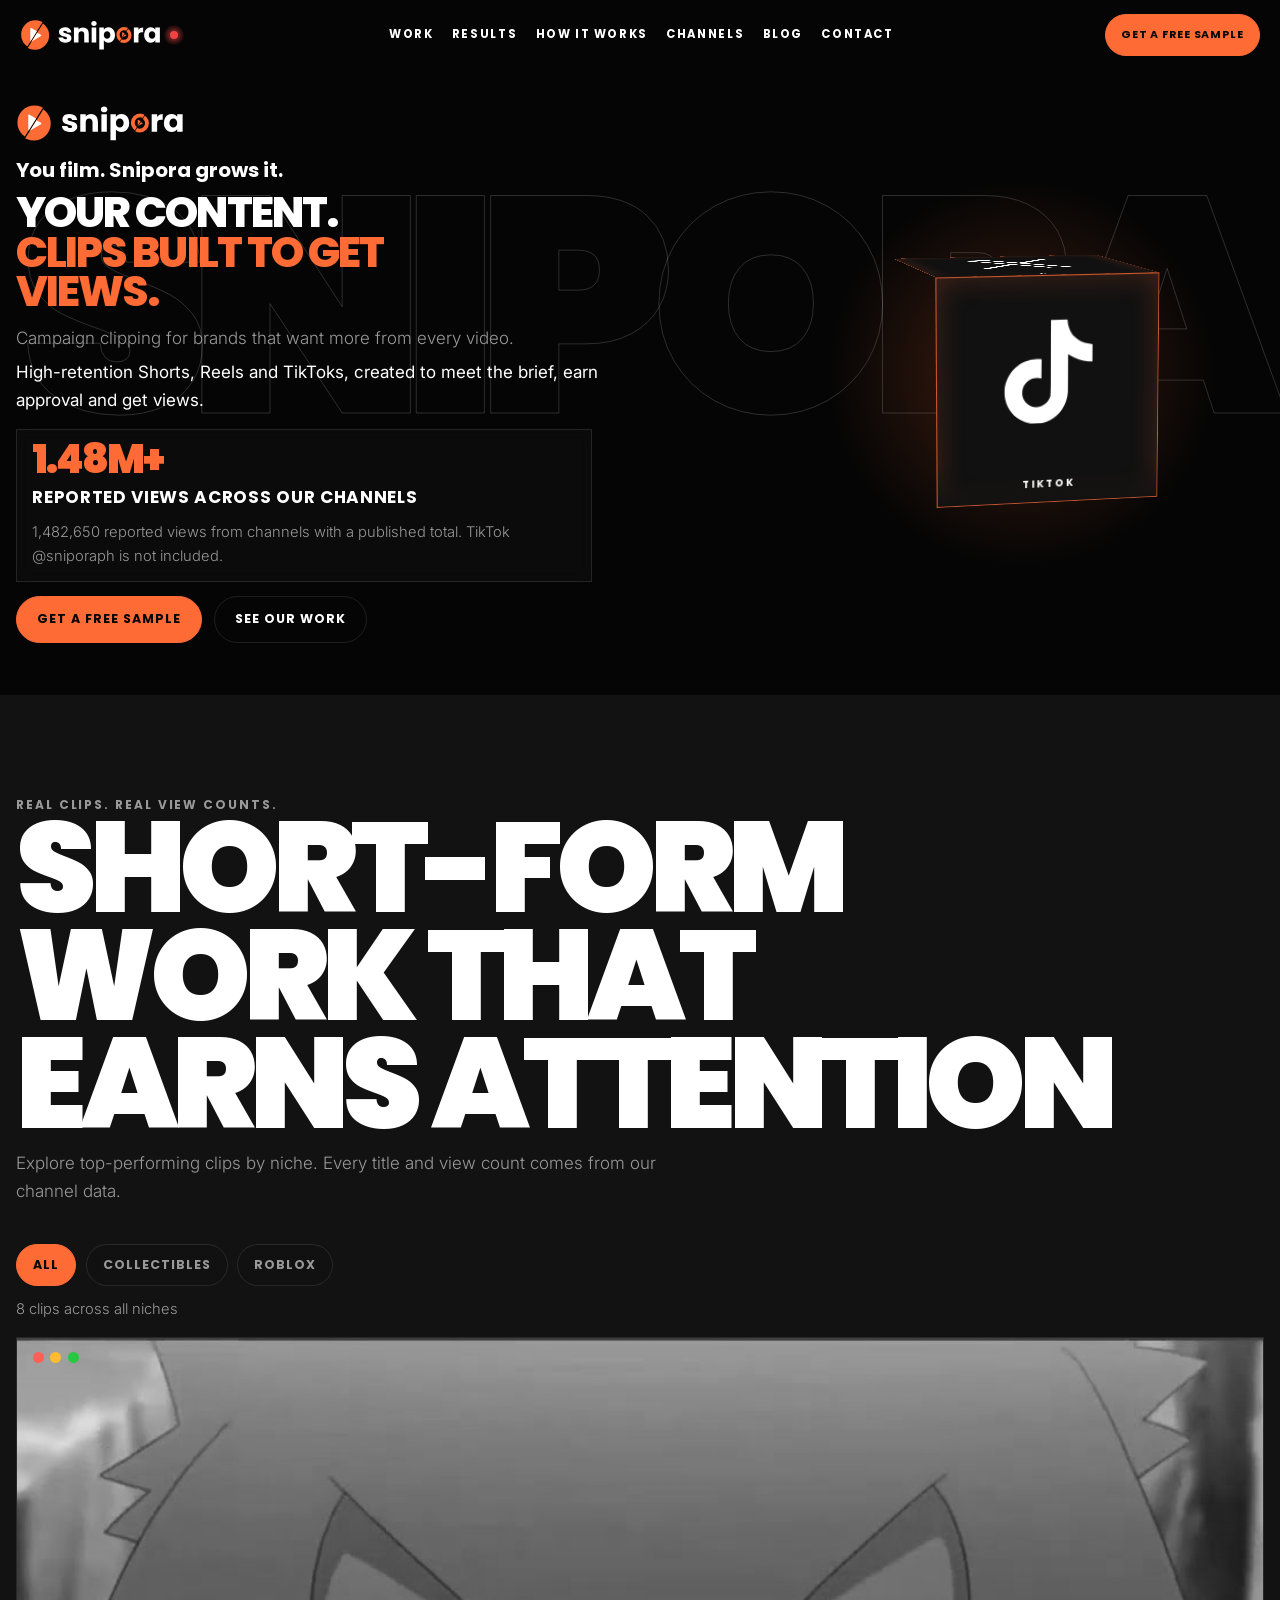
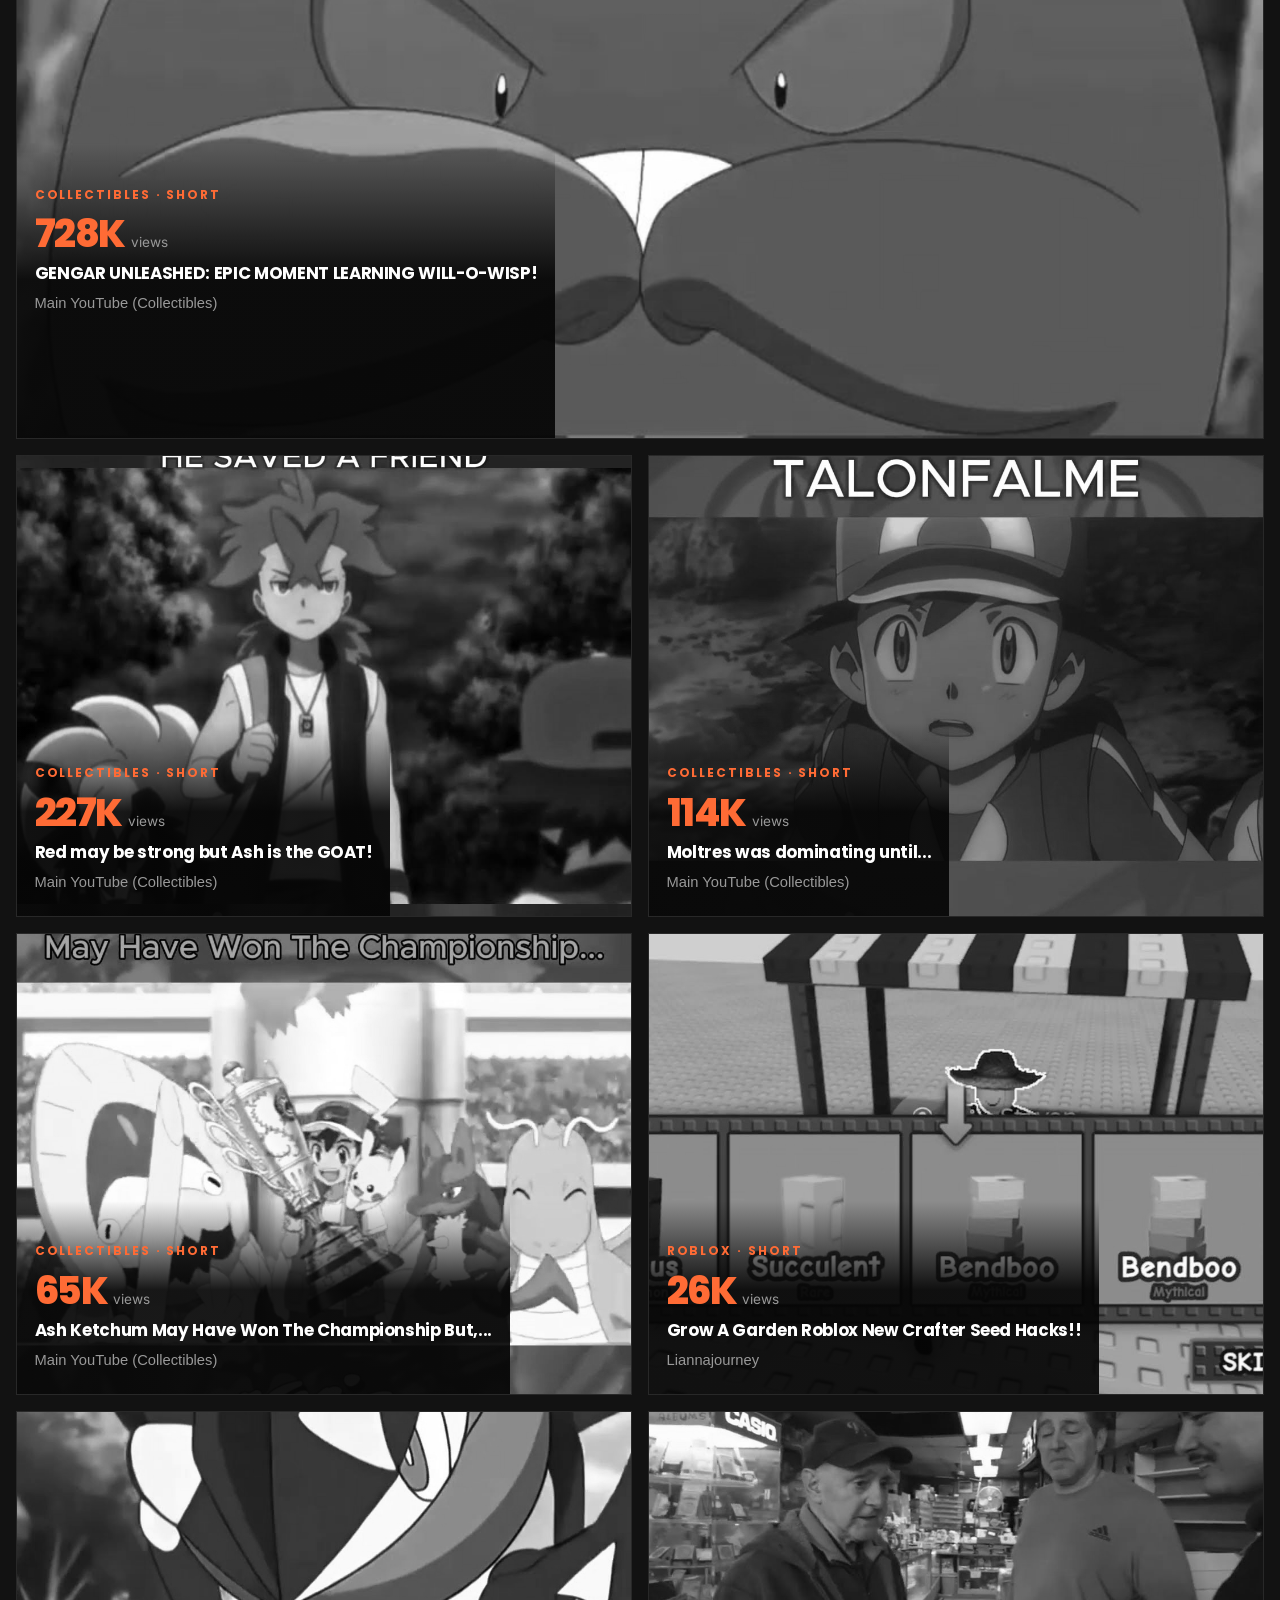
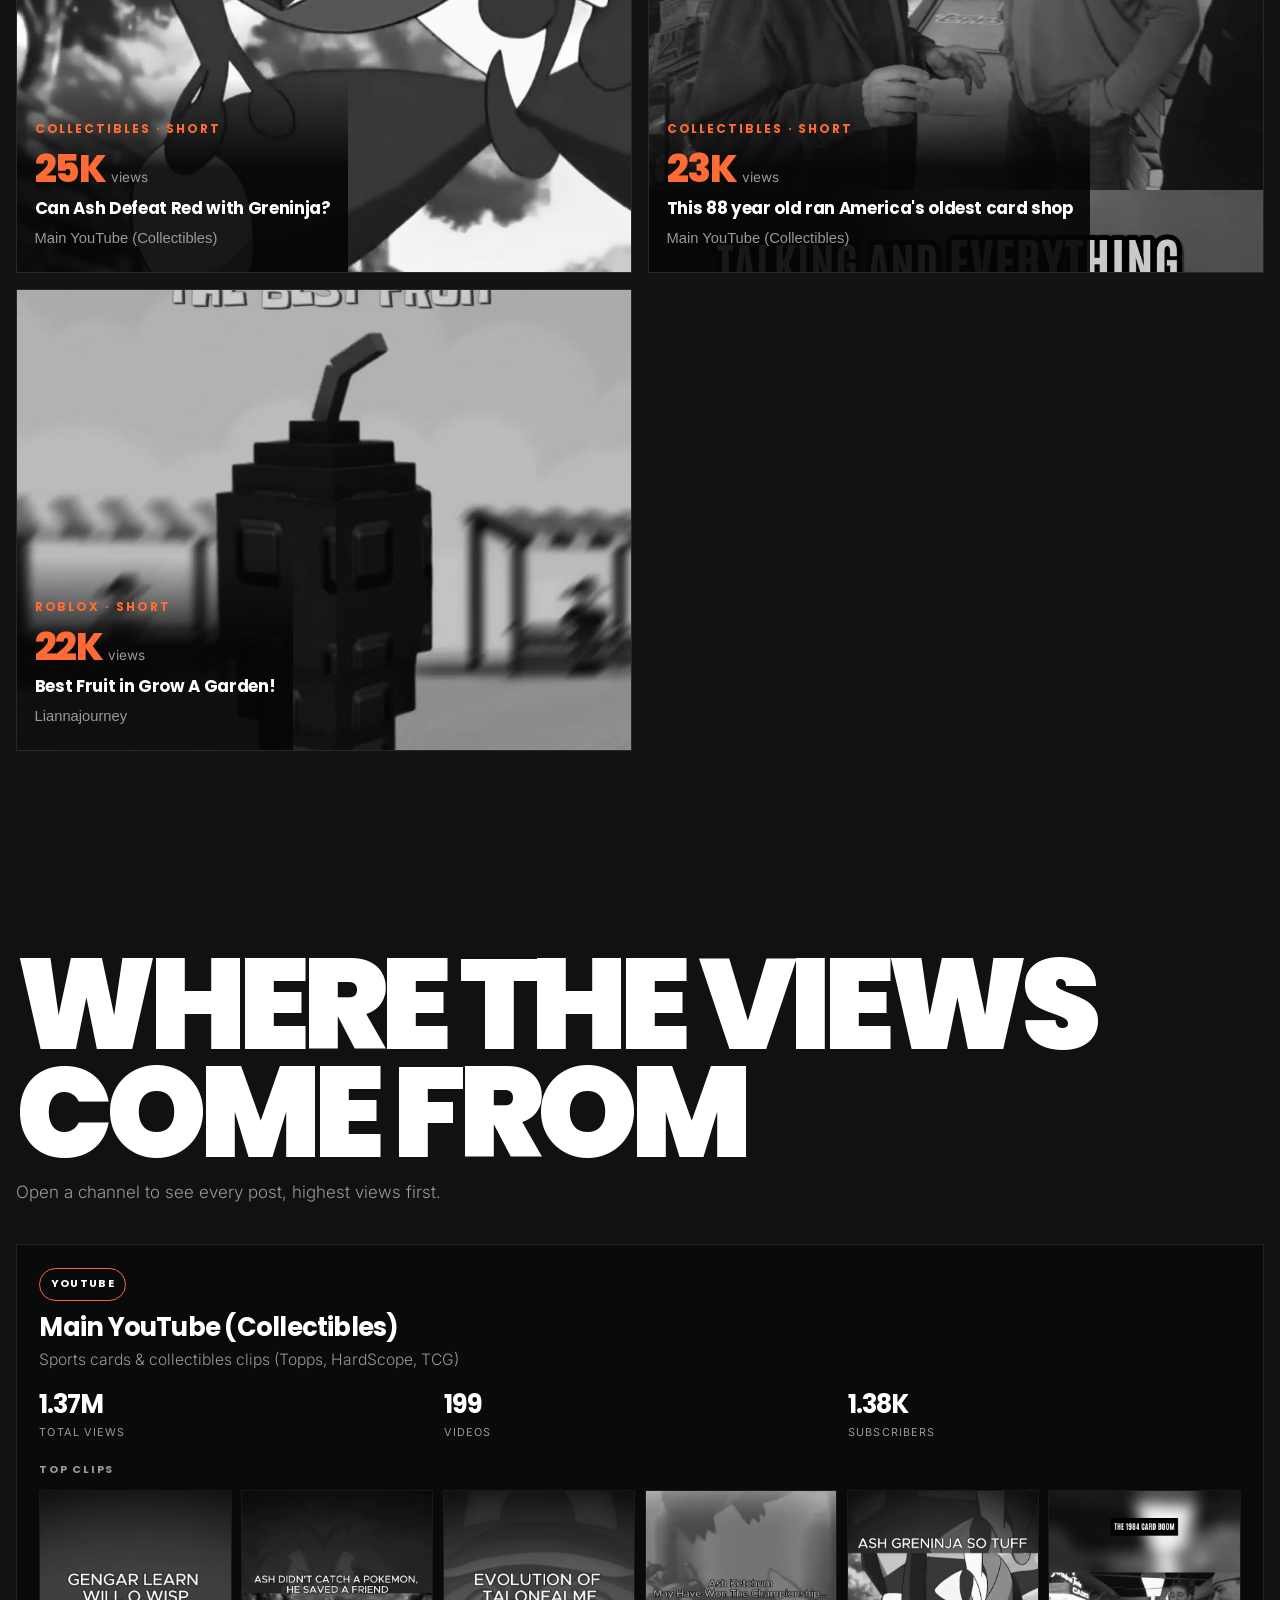
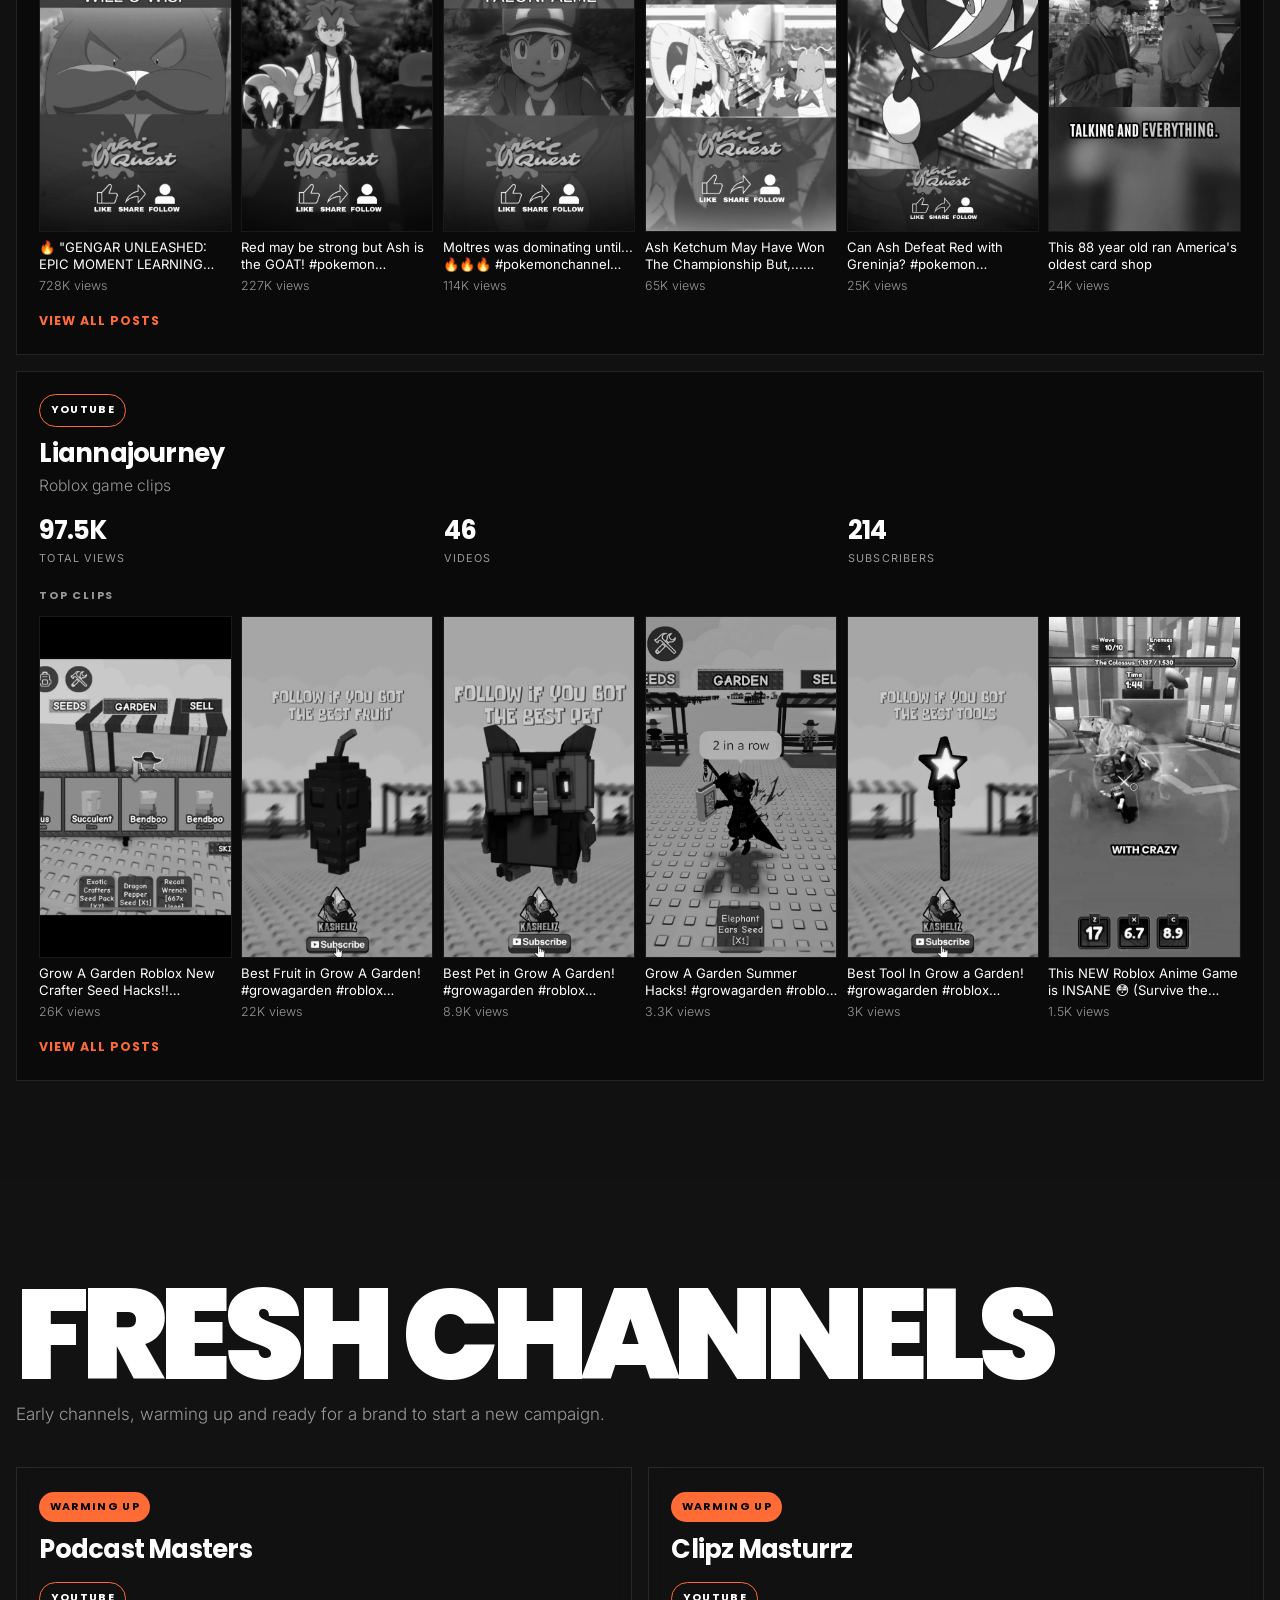
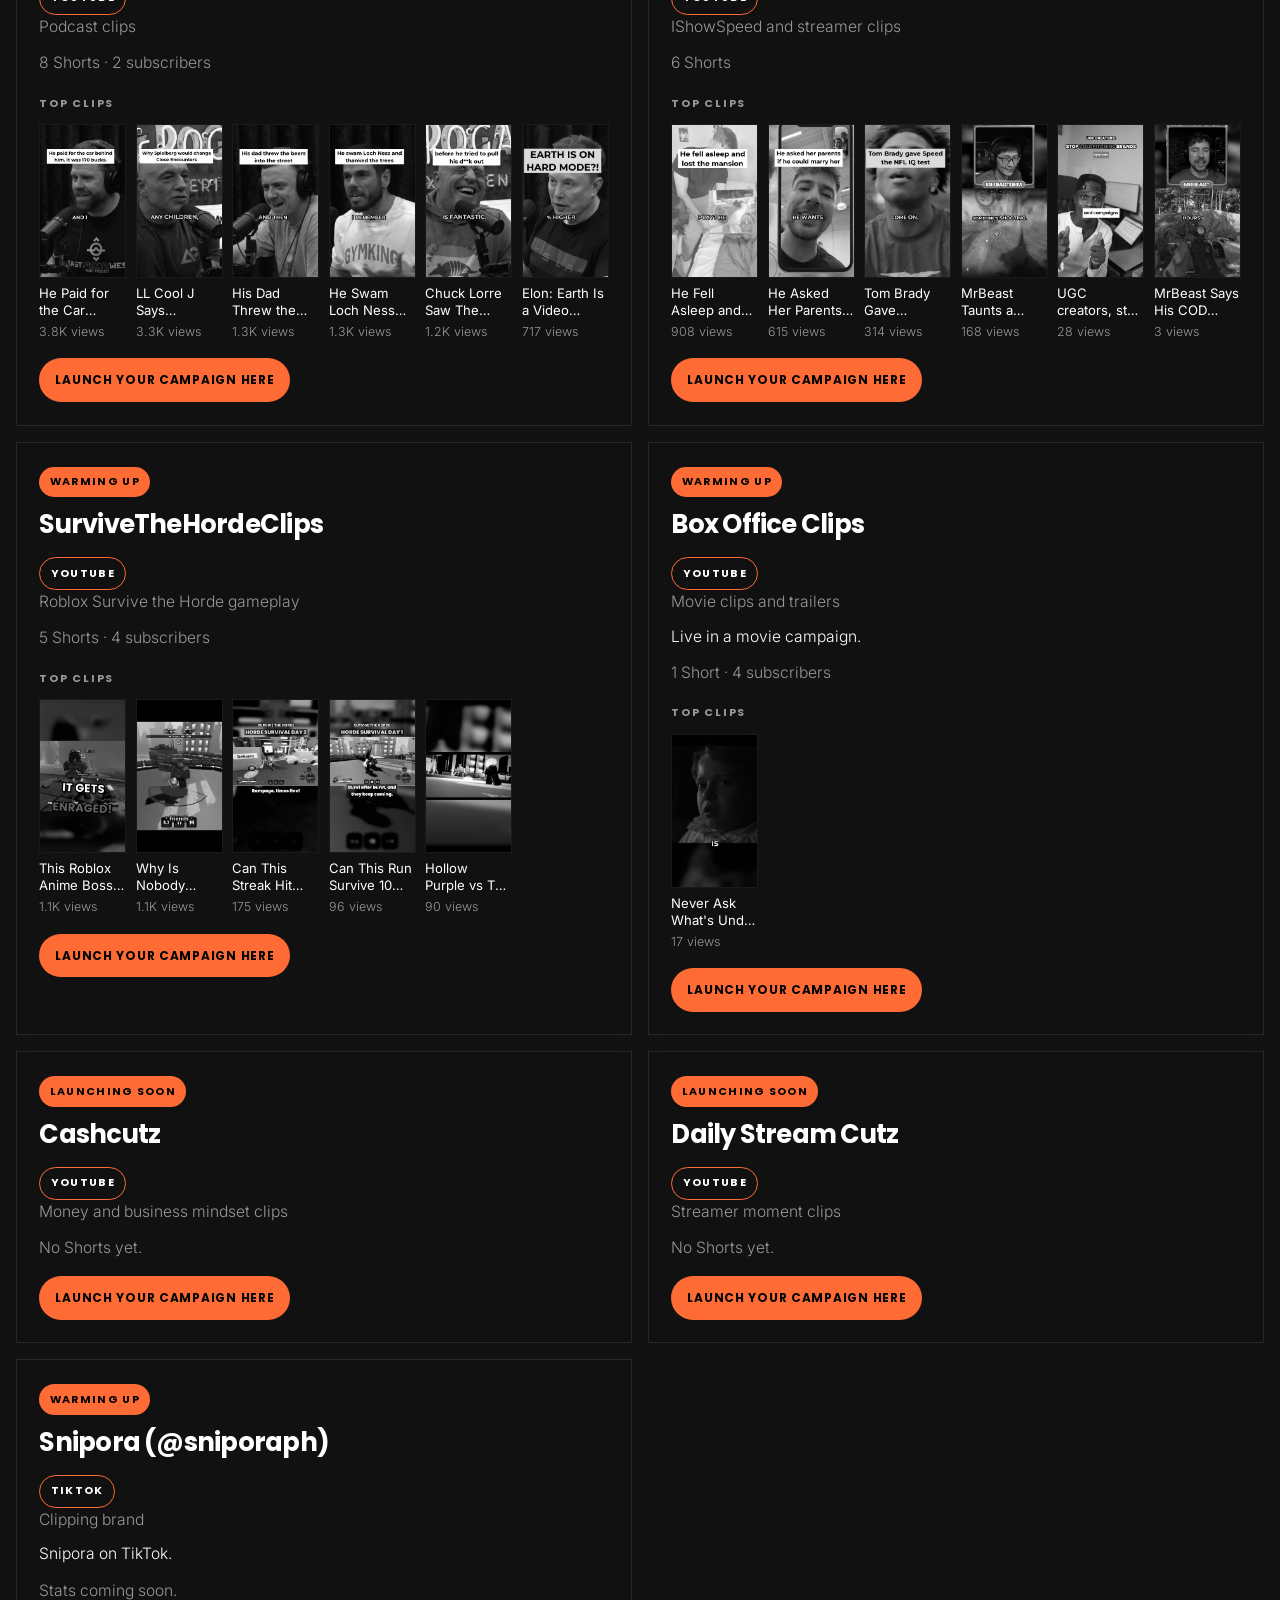
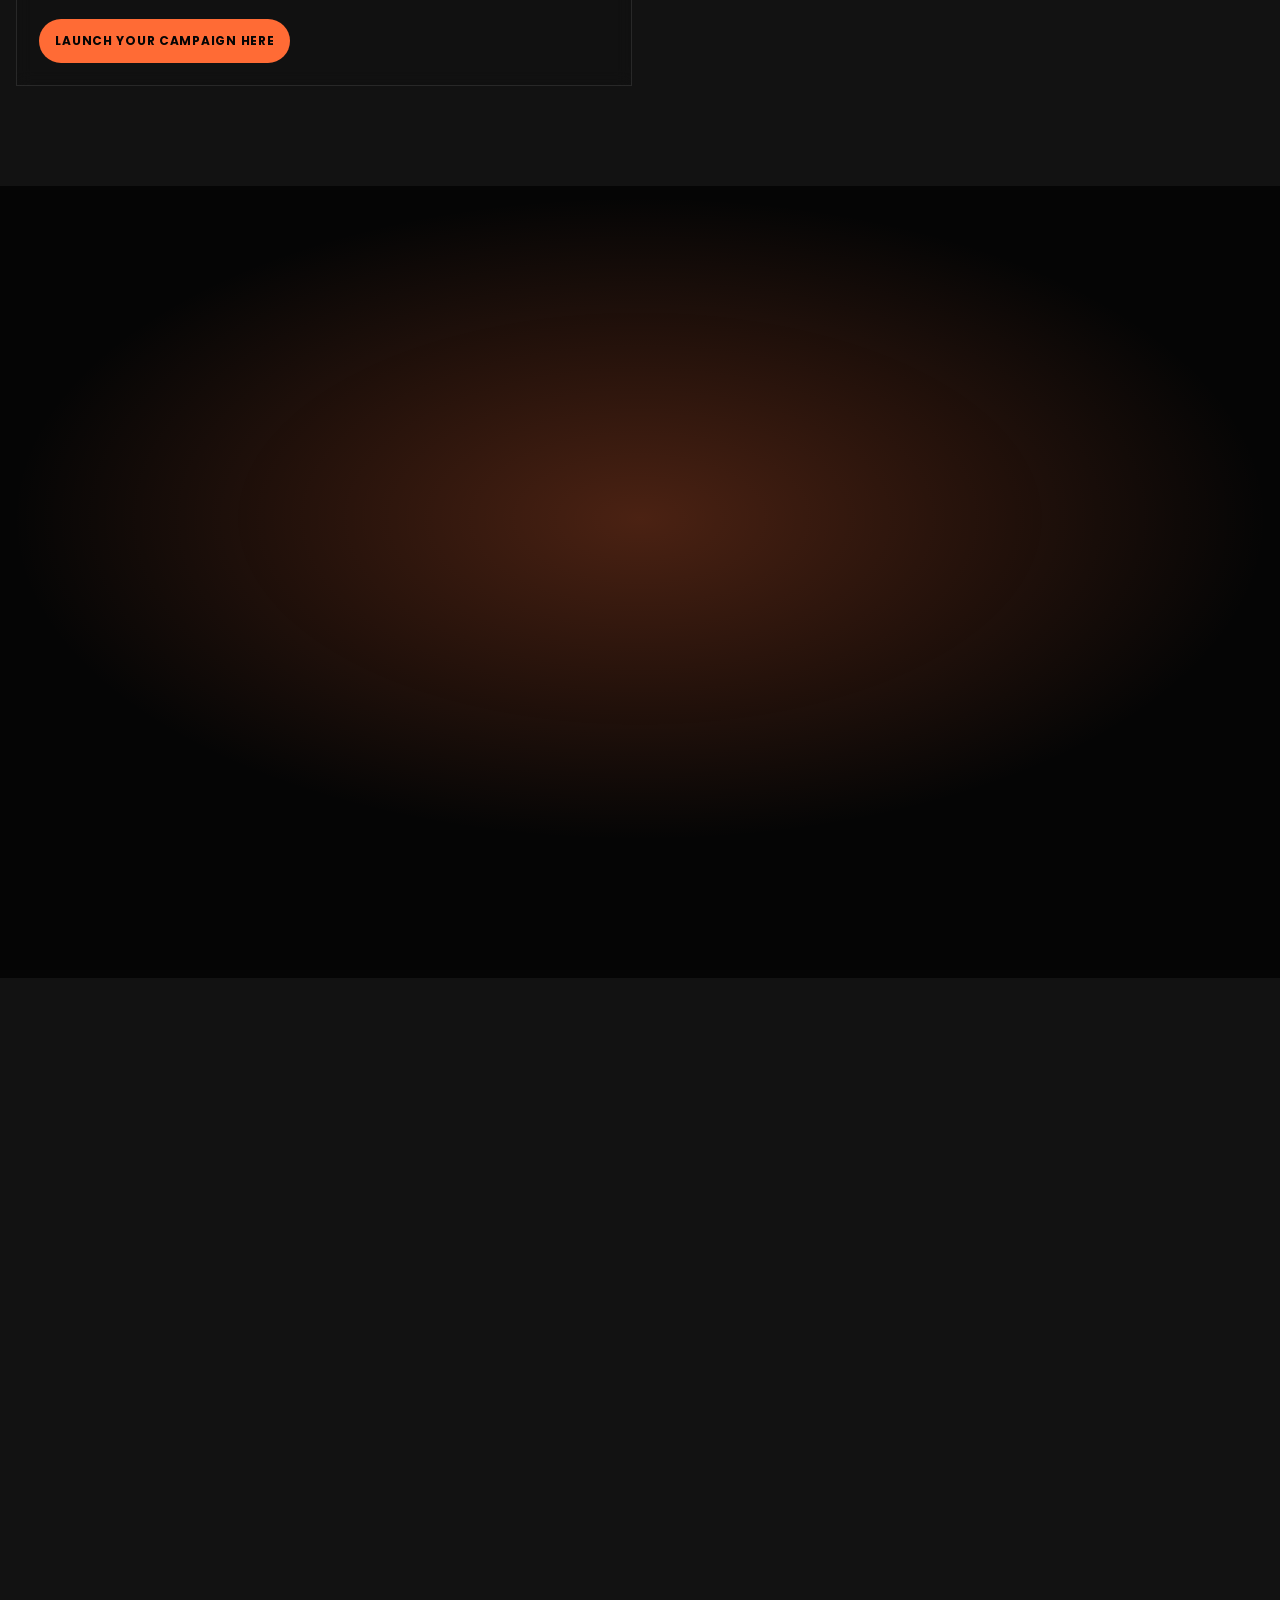
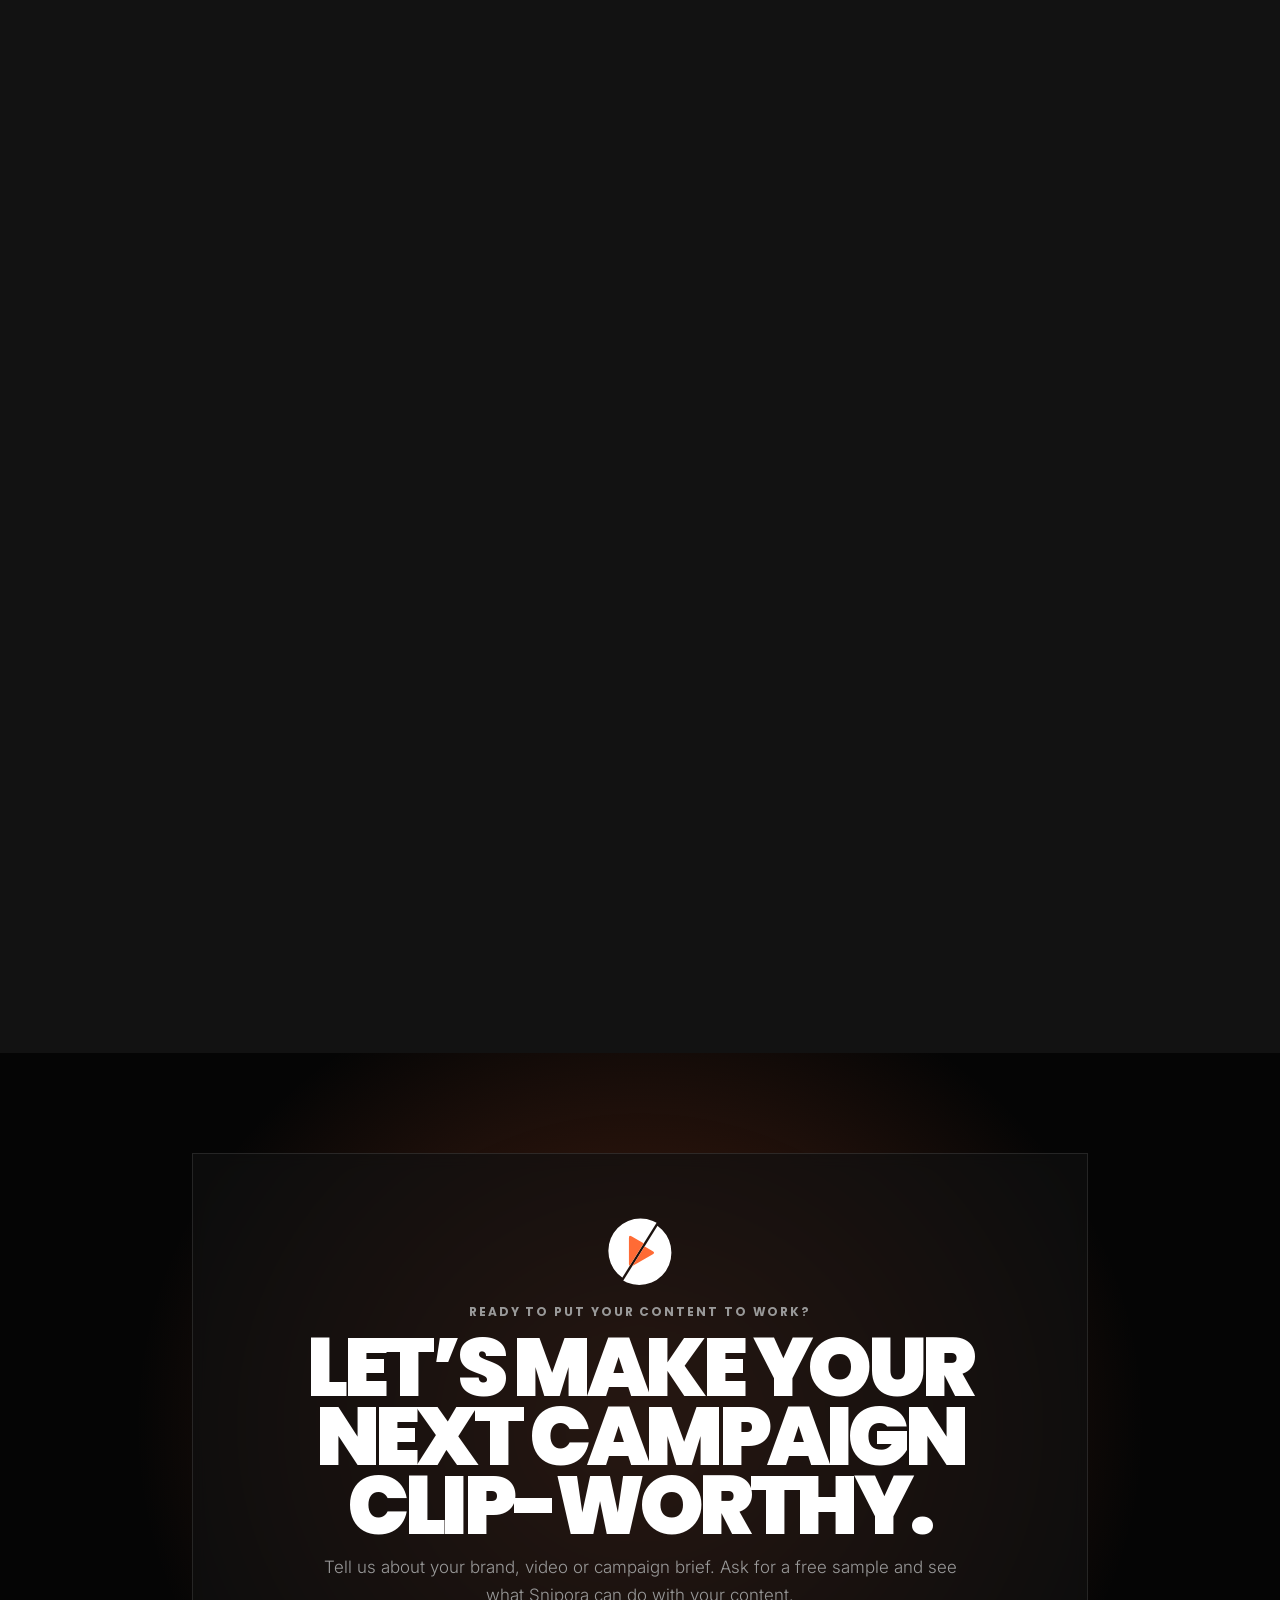
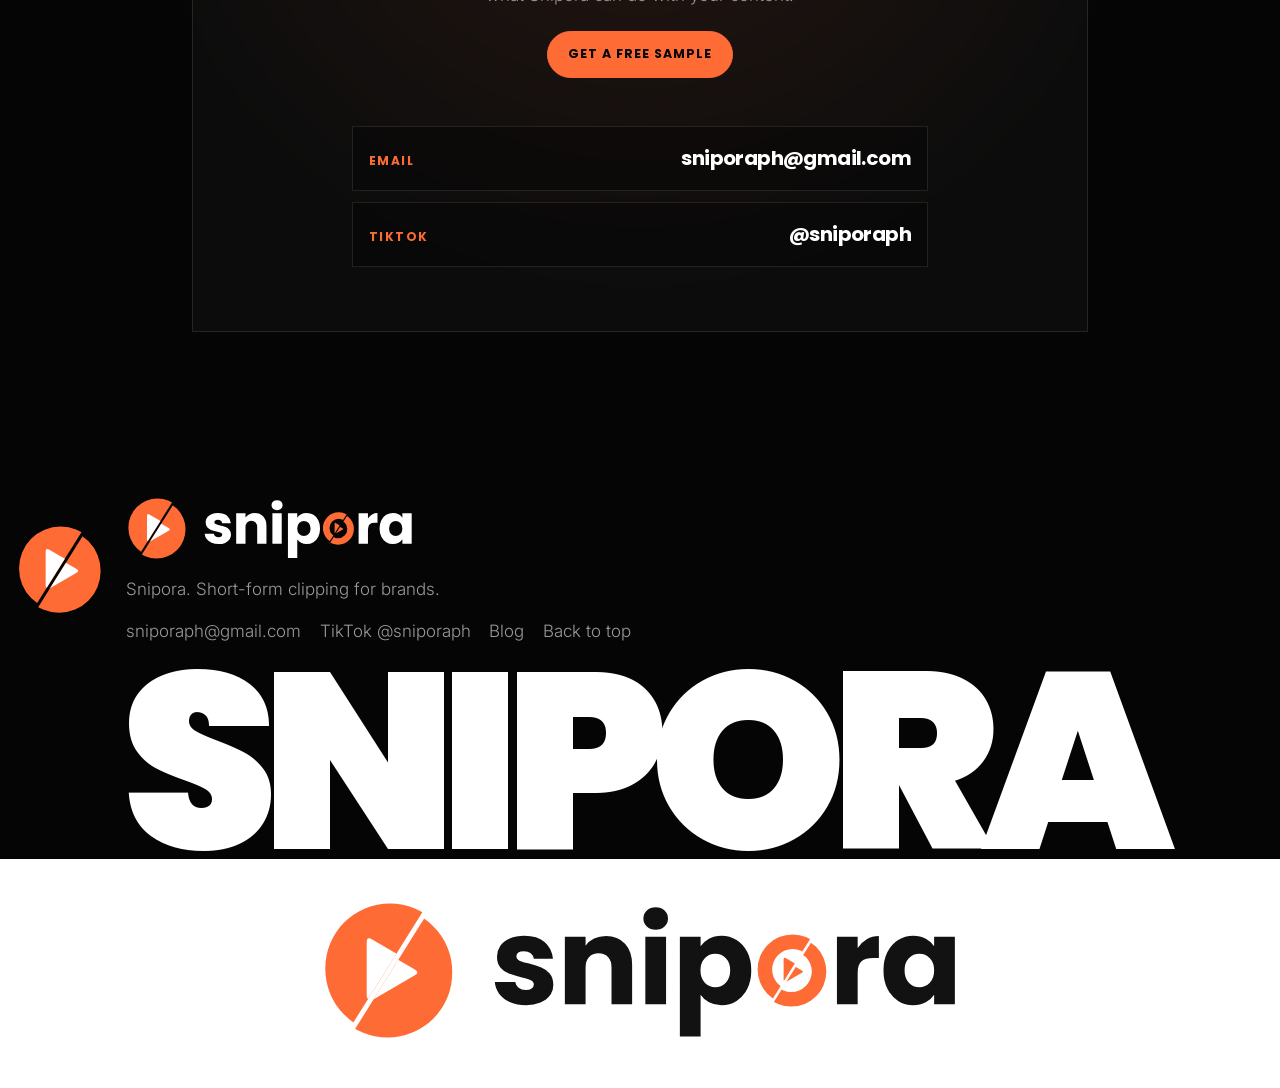
==== index.html @ b4591e01 "Replace the hero cube faces with TikTok, Shorts, Reels, and X. Use local Simple Icons marks on a Nig" ====
<!DOCTYPE html>
<html lang="en">
<head>
  <meta charset="utf-8">
  <meta name="viewport" content="width=device-width, initial-scale=1">
  <title>Snipora | Short-form campaign clipping for brands</title>
  <meta name="description" content="Snipora turns long-form videos and campaign briefs into high-retention Shorts, Reels and TikToks for brands.">
  <link rel="canonical" href="https://sniporaph.github.io/">
  <link rel="icon" href="favicon.svg" type="image/svg+xml">
  <meta name="theme-color" content="#121212">
  <link rel="preconnect" href="https://fonts.googleapis.com">
  <link rel="preconnect" href="https://fonts.gstatic.com" crossorigin>
  <link href="https://fonts.googleapis.com/css2?family=Inter:wght@300;400&family=Poppins:wght@700;800;900&display=swap" rel="stylesheet">
  <link rel="preload" href="assets/snipora-logo-on-dark.svg" as="image">
  <link rel="stylesheet" href="styles.css?v=20261106c">
</head>
<body>
  <a class="skip" href="#content">Skip to content</a>
  <header class="nav" id="site-nav">
    <a class="brand" href="#top">
      <img src="assets/snipora-logo-on-dark.svg" alt="Snipora" width="1252" height="284">
      <span class="pulse" aria-hidden="true"></span>
    </a>
    <button class="nav-toggle" id="nav-toggle" type="button" aria-expanded="false" aria-controls="site-links">
      <span class="sr-only">Menu</span>
      <span class="burger" aria-hidden="true"></span>
    </button>
    <nav class="links" id="site-links" aria-label="Page">
      <a href="#work">Work</a>
      <a href="#campaigns">Results</a>
      <a href="#services">How it works</a>
      <a href="#channels">Channels</a>
      <a href="/blog/">Blog</a>
      <a href="#contact">Contact</a>
      <a class="btn primary menu-cta" href="mailto:sniporaph@gmail.com?subject=Free%20sample%20for%20my%20brand">Get a free sample</a>
    </nav>
    <a class="btn primary nav-cta" href="mailto:sniporaph@gmail.com?subject=Free%20sample%20for%20my%20brand">Get a free sample</a>
  </header>

  <main id="content">
    <div class="hero" id="top">
      <div class="hero-bg-clip" aria-hidden="true">
        <p class="hero-bg">Snipora</p>
      </div>
      <div class="wrap hero-layout">
        <div class="hero-copy">
          <h1 id="hero-title">
            <img src="assets/snipora-logo-on-dark.svg" alt="Snipora" width="1252" height="284">
          </h1>
          <p class="brand-promise">You film. Snipora grows it.</p>
          <h2 class="tagline">Your content.<br><span>Clips built to get views.</span></h2>
          <p class="lede">Campaign clipping for brands that want more from every video.</p>
          <p class="hero-support">High-retention Shorts, Reels and TikToks, created to meet the brief, earn approval and get views.</p>
          <div class="hero-stat">
            <p class="hero-stat-value" id="hero-stat">1.48M+</p>
            <p class="hero-stat-label">Reported views across our channels</p>
            <p class="hero-stat-exact" id="hero-exact">1,482,650 reported views from channels with a published total. TikTok @sniporaph is not included.</p>
          </div>
          <div class="cta">
            <a class="btn primary" href="mailto:sniporaph@gmail.com?subject=Free%20sample%20for%20my%20brand">Get a free sample</a>
            <a class="btn" href="#work">See our work</a>
          </div>
        </div>
        <div class="hero-stage">
          <div class="cube-scene">
            <p class="sr-only">We post on TikTok, YouTube Shorts, Instagram Reels and X</p>
            <div class="cube-tilt">
            <div class="cube">
              <figure class="cube-face" aria-label="TikTok">
                <img src="assets/platforms/tiktok.svg" alt="" width="24" height="24">
                <figcaption>TikTok</figcaption>
              </figure>
              <figure class="cube-face" aria-label="YouTube Shorts">
                <img src="assets/platforms/youtubeshorts.svg" alt="" width="24" height="24">
                <figcaption>YouTube Shorts</figcaption>
              </figure>
              <figure class="cube-face" aria-label="Instagram Reels">
                <img src="assets/platforms/instagram.svg" alt="" width="24" height="24">
                <figcaption>Instagram Reels</figcaption>
              </figure>
              <figure class="cube-face" aria-label="X">
                <img src="assets/platforms/x.svg" alt="" width="24" height="24">
                <figcaption>X</figcaption>
              </figure>
            </div>
            </div>
          </div>
        </div>
      </div>
    </div>

    <section id="work">
      <div class="wrap">
        <div class="head reveal">
          <p class="eyebrow">Real clips. Real view counts.</p>
          <h2 id="work-title">Short-form work that earns attention</h2>
          <p>Explore top-performing clips by niche. Every title and view count comes from our channel data.</p>
        </div>
        <div class="filter-chips" id="clip-filters" aria-label="Filter clips by niche"></div>
        <p class="filter-status" id="filter-status" aria-live="polite"></p>
        <div class="clip-row" id="clip-row"></div>
      </div>
    </section>

    <section id="channels" class="band">
      <div class="wrap">
        <div class="head reveal">
          <h2 id="channels-title">Where the views come from</h2>
          <p>Open a channel to see every post, highest views first.</p>
        </div>
        <div class="channel-grid" id="channel-grid"></div>
      </div>
    </section>

    <section id="fresh">
      <div class="wrap">
        <div class="head reveal">
          <h2 id="fresh-title">Fresh channels</h2>
          <p>Early channels, warming up and ready for a brand to start a new campaign.</p>
        </div>
        <div class="fresh-grid" id="fresh-grid"></div>
      </div>
    </section>

    <section id="services">
      <div class="wrap">
        <div class="head reveal">
          <p class="eyebrow">Campaign clipping, end to end</p>
          <h2 id="services-title">From your brief to approved views</h2>
          <p>Send the source material. Snipora handles the short-form edit and delivery around your campaign.</p>
        </div>
        <div class="service-panel reveal">
          <ol class="service-grid">
            <li><span class="step">01</span><h3>Share your video or brief</h3><p>Your brand sends the long-form video or campaign brief, including the requirements and posting plan.</p></li>
            <li><span class="step">02</span><h3>We create high-retention clips</h3><p>We shape the strongest moments around a clear hook, curiosity and a satisfying payoff.</p></li>
            <li><span class="step">03</span><h3>We post, schedule or submit</h3><p>Clips are posted, scheduled or submitted for review according to your campaign brief.</p></li>
            <li><span class="step">04</span><h3>You get views and reporting</h3><p>Your brand gets approved views plus clear reporting on the clips and their performance.</p></li>
          </ol>
        </div>
      </div>
    </section>

    <section id="campaigns">
      <div class="wrap">
        <div class="head reveal">
          <p class="eyebrow">Campaign results</p>
          <h2 id="campaigns-title">Approved clips. Real campaign wins.</h2>
          <p>Content Rewards results as of Nov 4, 2026, focused on campaigns with approved clips.</p>
        </div>
        <div class="campaign-highlight reveal">
          <p class="result-num">8</p>
          <p class="result-label">Approved clips across two Roblox campaigns</p>
          <p class="result-detail">Each approved clip had approximately 1,165 to 1,402 views.</p>
        </div>
        <div class="campaign-grid reveal">
          <article class="campaign-card"><p class="badge">Approved campaign</p><h3>Survive the Horde</h3><p>Roblox game campaign with approved short-form clips.</p></article>
          <article class="campaign-card"><p class="badge">Approved campaign</p><h3>Build a Ring Farm 2</h3><p>Roblox game campaign with approved short-form clips.</p></article>
        </div>
        <div class="quality-note reveal">
          <h3>Quality before volume</h3>
          <p>We prioritize quality and only submit clips that meet the brief. The goal is simple: give every approved clip the best chance to earn views.</p>
        </div>
        <h3 class="subhead reveal">Additional campaign experience</h3>
        <ul class="name-list reveal"><li>Topps</li><li>HardScope UnPacked</li><li>First Person Boxing</li><li>Pet Simulator 99</li></ul>
      </div>
    </section>

    <section id="journal">
      <div class="wrap">
        <div class="head reveal">
          <p class="eyebrow">Blog</p>
          <h2 id="blog-title">Blog</h2>
          <p>Clipping tips, case studies and growth updates.</p>
        </div>
        <div class="blog-links reveal">
          <a href="/blog/launching-movie-clips-channel/">
            <span>Updates · November 4, 2026</span>
            <strong>Launching our movie clips channel</strong>
          </a>
          <a href="/blog/how-we-hit-1-3m-views/">
            <span>Case study · November 2, 2026</span>
            <strong>How we hit 1.3M views on Shorts</strong>
          </a>
          <a href="/blog/five-hooks-past-3-seconds/">
            <span>Tips · October 28, 2026</span>
            <strong>5 hooks that keep viewers past 3 seconds</strong>
          </a>
        </div>
      </div>
    </section>

    <section class="closing" id="contact" aria-labelledby="contact-title">
      <div class="wrap">
        <div class="box">
          <img class="closing-mark" src="assets/mark-white.svg" alt="" width="268" height="268">
          <p class="eyebrow">Ready to put your content to work?</p>
          <h2 id="contact-title">Let’s make your next campaign<br>clip-worthy.</h2>
          <p>Tell us about your brand, video or campaign brief. Ask for a free sample and see what Snipora can do with your content.</p>
          <a class="btn primary closing-cta" href="mailto:sniporaph@gmail.com?subject=Free%20sample%20for%20my%20brand">Get a free sample</a>
          <div class="contact-rows">
            <a href="mailto:sniporaph@gmail.com">
              <span>Email</span>
              <strong>sniporaph@gmail.com</strong>
            </a>
            <a href="https://www.tiktok.com/@sniporaph" rel="noopener noreferrer">
              <span>TikTok</span>
              <strong>@sniporaph</strong>
            </a>
          </div>
        </div>
      </div>
    </section>
  </main>

  <footer>
    <div class="wrap footer-meta">
      <img class="footer-mark" src="assets/mark-orange.svg" alt="" width="268" height="268">
      <div class="footer-copy">
        <img src="assets/snipora-logo-on-dark.svg" alt="Snipora" width="1252" height="284">
        <p>Snipora. Short-form clipping for brands.</p>
        <div class="footer-links">
          <a href="mailto:sniporaph@gmail.com">sniporaph@gmail.com</a>
          <a href="https://www.tiktok.com/@sniporaph" rel="noopener noreferrer">TikTok @sniporaph</a>
          <a href="/blog/">Blog</a>
          <a href="#top">Back to top</a>
        </div>
      </div>
    </div>
    <p class="footer-giant" aria-hidden="true">Snipora</p>
    <div class="logo-plate">
      <img src="assets/snipora-logo.svg" alt="Snipora" width="1252" height="284">
    </div>
  </footer>

  <dialog id="channel-dialog" aria-labelledby="dialog-title">
    <div class="dialog-panel">
      <button type="button" class="dialog-close" id="dialog-close">Close</button>
      <div id="dialog-body"></div>
    </div>
  </dialog>
  <noscript>
    <p class="noscript">Channel stats load from data/channels.json and need JavaScript. Services, campaign results, and contact details are on this page.</p>
  </noscript>
  <script src="script.js?v=20261106b"></script>
</body>
</html>
---- styles.css ----
:root {
  --bg: #121212;
  --deep: #050505;
  --surface: #111111;
  --text: #ffffff;
  --muted: #999999;
  --accent: #ff6b35;
  --line: rgba(255, 255, 255, 0.1);
  --display: Poppins, "Arial Black", sans-serif;
  --font: Inter, system-ui, sans-serif;
  color-scheme: dark;
}

* { box-sizing: border-box; }

html { scroll-behavior: smooth; }

html, body {
  overflow-x: hidden;
  max-width: 100%;
}

body {
  margin: 0;
  background: var(--bg);
  color: var(--text);
  font: 300 17px/1.65 var(--font);
  -webkit-font-smoothing: antialiased;
}

img { max-width: 100%; height: auto; display: block; }

a {
  color: inherit;
  transition: color 0.2s, opacity 0.2s, border-color 0.2s, background-color 0.2s;
}

:focus-visible {
  outline: 2px solid var(--accent);
  outline-offset: 3px;
}

::selection { background: var(--accent); color: var(--deep); }

.wrap {
  width: min(90rem, calc(100% - 2rem));
  margin-inline: auto;
}

.sr-only {
  position: absolute;
  width: 1px;
  height: 1px;
  padding: 0;
  margin: -1px;
  overflow: hidden;
  clip: rect(0, 0, 0, 0);
  white-space: nowrap;
  border: 0;
}

.skip {
  position: absolute;
  left: 1rem;
  top: -4rem;
  z-index: 80;
  background: var(--accent);
  color: var(--deep);
  font-family: var(--display);
  font-weight: 700;
  padding: 0.5rem 0.8rem;
}

.skip:focus { top: 0.6rem; }

.nav {
  position: fixed;
  top: 0;
  left: 0;
  right: 0;
  z-index: 50;
  display: grid;
  grid-template-columns: auto 1fr auto;
  align-items: center;
  gap: 0.75rem 1rem;
  padding: 0.85rem 1.25rem;
  color: #fff;
}

.brand img,
.links a:not(.btn),
.nav-toggle {
  mix-blend-mode: difference;
}

.brand {
  display: inline-flex;
  align-items: center;
  gap: 0.55rem;
  justify-self: start;
  text-decoration: none;
  color: inherit;
}

.brand img { height: 32px; width: auto; }

.pulse {
  position: relative;
  flex: none;
  width: 8px;
  height: 8px;
  border-radius: 50%;
  background: #ef4444;
  animation: pulse 1.6s ease-in-out infinite;
}

.pulse::before {
  content: "";
  position: absolute;
  inset: -7px;
  border-radius: inherit;
  background: radial-gradient(circle, rgba(239, 68, 68, 0.75), transparent 68%);
}

@keyframes pulse {
  0%, 100% { transform: scale(1); opacity: 1; }
  50% { transform: scale(1.35); opacity: 0.55; }
}

.links {
  display: flex;
  justify-content: center;
  align-items: center;
  gap: 1.15rem;
}

.links a:not(.btn) {
  color: inherit;
  text-decoration: none;
  font-family: var(--display);
  font-weight: 700;
  font-size: 0.72rem;
  letter-spacing: 0.14em;
  text-transform: uppercase;
  transition: opacity 0.2s;
}

.links a:not(.btn):hover { opacity: 0.62; }

.nav-toggle {
  display: none;
  width: 44px;
  height: 44px;
  align-items: center;
  justify-content: center;
  justify-self: end;
  border: 1px solid var(--line);
  border-radius: 999px;
  background: transparent;
  color: inherit;
  cursor: pointer;
  position: relative;
  z-index: 70;
}

.burger,
.burger::before,
.burger::after {
  display: block;
  width: 16px;
  height: 2px;
  background: currentColor;
  position: relative;
}

.burger::before,
.burger::after {
  content: "";
  position: absolute;
  left: 0;
}

.burger::before { top: -5px; }
.burger::after { top: 5px; }

.nav.is-open .burger { background: transparent; }
.nav.is-open .burger::before { top: 0; transform: rotate(45deg); }
.nav.is-open .burger::after { top: 0; transform: rotate(-45deg); }

.menu-cta { display: none; }

.btn {
  display: inline-flex;
  align-items: center;
  justify-content: center;
  min-height: 46px;
  padding: 0.75rem 1.25rem;
  border-radius: 999px;
  border: 1px solid var(--line);
  background: transparent;
  color: var(--text);
  font-family: var(--display);
  font-weight: 700;
  font-size: 0.78rem;
  letter-spacing: 0.08em;
  text-transform: uppercase;
  text-decoration: none;
  cursor: pointer;
  transition: transform 0.2s, background-color 0.2s, border-color 0.2s, color 0.2s;
}

.btn:hover { transform: scale(1.02); }

.btn.primary {
  background: var(--accent);
  border-color: var(--accent);
  color: var(--deep);
}

.nav-cta {
  justify-self: end;
  min-height: 42px;
  padding: 0.6rem 0.95rem;
  font-size: 0.68rem;
  white-space: nowrap;
}

.hero {
  --nav-clearance: 6.25rem;
  position: relative;
  perspective: 2000px;
  padding: var(--nav-clearance) 0 3.25rem;
  background: var(--deep);
  overflow: clip;
}

.hero-bg-clip {
  position: absolute;
  top: 0;
  left: 0;
  right: 0;
  height: min(68vh, 46rem);
  overflow: hidden;
  display: grid;
  place-items: center;
  pointer-events: none;
  z-index: 0;
}

.hero-bg {
  margin: 0;
  font-family: var(--display);
  font-weight: 900;
  font-size: 24vw;
  line-height: 0.8;
  letter-spacing: -0.08em;
  text-transform: uppercase;
  color: transparent;
  -webkit-text-stroke: 1px rgba(255, 255, 255, 0.16);
  white-space: nowrap;
}

.hero-layout {
  position: relative;
  z-index: 1;
  display: grid;
  align-items: start;
  gap: 0.5rem;
}

.hero-stage {
  --cube: 42vw;
  /* Measured projection of a spinning face is about 0.24 of the face size. */
  --cube-overhang: calc(var(--cube) * 0.26);
  position: relative;
  z-index: 1;
  display: grid;
  place-items: center;
  min-width: 0;
  min-height: 0;
  padding: var(--cube-overhang) calc(var(--cube) * 0.24);
  order: 2;
}

.hero-stage::before {
  content: "";
  position: absolute;
  width: calc(var(--cube) * 1.85);
  height: calc(var(--cube) * 1.85);
  border-radius: 50%;
  background: radial-gradient(circle, rgba(255, 107, 53, 0.24), transparent 68%);
  pointer-events: none;
}

.cube-scene {
  width: var(--cube);
  height: var(--cube);
  perspective: 2000px;
  transform-style: preserve-3d;
  position: relative;
  z-index: 1;
}

.cube-tilt {
  width: 100%;
  height: 100%;
  transform-style: preserve-3d;
  transform: rotateX(-8deg) rotateY(14deg);
}

.cube {
  width: 100%;
  height: 100%;
  position: relative;
  transform-style: preserve-3d;
  animation: cube-spin 18s linear infinite;
}

.cube-face {
  position: absolute;
  inset: 0;
  margin: 0;
  overflow: hidden;
  background: #111111;
  border: 1px solid rgba(255, 107, 53, 0.78);
  box-shadow: inset 0 0 28px rgba(255, 107, 53, 0.22);
  transform-style: preserve-3d;
  backface-visibility: hidden;
}

.cube-face:nth-child(1) { transform: rotateX(0deg) translateZ(calc(var(--cube) / 2)); }
.cube-face:nth-child(2) { transform: rotateX(-90deg) translateZ(calc(var(--cube) / 2)); }
.cube-face:nth-child(3) { transform: rotateX(-180deg) translateZ(calc(var(--cube) / 2)); }
.cube-face:nth-child(4) { transform: rotateX(90deg) translateZ(calc(var(--cube) / 2)); }

.cube-face img {
  position: absolute;
  left: 50%;
  top: 42%;
  width: 46%;
  height: auto;
  max-height: 46%;
  object-fit: contain;
  transform: translate(-50%, -50%);
}

.cube-face figcaption {
  position: absolute;
  left: 0;
  right: 0;
  bottom: 0;
  margin: 0;
  padding: 0.9rem 0.35rem 0.65rem;
  background: linear-gradient(transparent, rgba(17, 17, 17, 0.96));
  color: var(--text);
  font-family: var(--display);
  font-weight: 700;
  font-size: 0.62rem;
  line-height: 1.25;
  letter-spacing: 0.2em;
  text-transform: uppercase;
  text-align: center;
}

@keyframes cube-spin {
  from { transform: rotateX(0deg); }
  to { transform: rotateX(-360deg); }
}

.hero-copy {
  position: relative;
  z-index: 2;
  min-width: 0;
  text-align: center;
  order: 1;
}

.hero h1 { margin: 0; }

.hero h1 img {
  width: min(100%, 11rem);
  margin-inline: auto;
}

.brand-promise {
  margin: 0.75rem 0 0;
  color: var(--text);
  font-family: var(--display);
  font-weight: 700;
  font-size: clamp(1.02rem, 2.2vw, 1.25rem);
}

.tagline {
  margin: 0.4rem auto 0;
  max-width: 14ch;
  font-family: var(--display);
  font-weight: 800;
  font-size: clamp(2rem, 7.4vw, 2.7rem);
  line-height: 0.92;
  letter-spacing: -0.045em;
  text-transform: uppercase;
}

.tagline span { color: var(--accent); }

.lede, .hero-support {
  margin: 0.75rem auto 0;
  max-width: 38rem;
  color: var(--muted);
}

.hero-support { margin-top: 0.4rem; color: var(--text); font-weight: 400; }

.cta {
  display: flex;
  flex-wrap: wrap;
  justify-content: center;
  gap: 0.75rem;
  margin-top: 1rem;
}

.hero-stat {
  width: min(100%, 36rem);
  margin: 0.9rem auto 0;
  padding: 0.85rem 1rem;
  text-align: center;
  background: rgba(17, 17, 17, 0.55);
  backdrop-filter: blur(8px);
  -webkit-backdrop-filter: blur(8px);
  border: 1px solid var(--line);
}

.hero-stat-value {
  margin: 0;
  color: var(--accent);
  font-family: var(--display);
  font-weight: 900;
  font-size: clamp(2.35rem, 6vw, 3.15rem);
  line-height: 0.86;
  letter-spacing: -0.05em;
}

.hero-stat-label {
  margin: 0.45rem 0 0;
  font-family: var(--display);
  font-weight: 700;
  letter-spacing: 0.04em;
  text-transform: uppercase;
}

.hero-stat-exact {
  margin: 0.55rem auto 0;
  max-width: 42rem;
  color: var(--muted);
  font-size: 0.92rem;
}

section { padding: 6.25rem 0; scroll-margin-top: 5rem; }

.band { background: var(--surface); }

.head { margin-bottom: 2.4rem; }

.head h2,
.closing h2 {
  margin: 0 0 0.75rem;
  font-family: var(--display);
  font-weight: 900;
  font-size: clamp(2.7rem, 10vw, 9.25rem);
  line-height: 0.84;
  letter-spacing: -0.055em;
  text-transform: uppercase;
  overflow-wrap: break-word;
  text-wrap: balance;
}

.head p { margin: 0; max-width: 40rem; color: var(--muted); }

.eyebrow,
.clip-niche {
  margin: 0 0 0.85rem;
  color: var(--accent);
  font-family: var(--display);
  font-weight: 700;
  font-size: 0.75rem;
  letter-spacing: 0.16em;
  text-transform: uppercase;
}

.filter-chips {
  display: flex;
  gap: 0.6rem;
  max-width: 100%;
  overflow-x: auto;
  padding-bottom: 0.35rem;
}

.filter-chip {
  flex: 0 0 auto;
  min-height: 42px;
  padding: 0.55rem 1rem;
  border: 1px solid var(--line);
  border-radius: 999px;
  background: rgba(17, 17, 17, 0.55);
  backdrop-filter: blur(8px);
  -webkit-backdrop-filter: blur(8px);
  color: var(--muted);
  font: 700 0.78rem var(--display);
  letter-spacing: 0.08em;
  text-transform: uppercase;
  cursor: pointer;
  transition: transform 0.2s, background-color 0.2s, color 0.2s, border-color 0.2s;
}

.filter-chip:hover { transform: scale(1.02); color: var(--text); border-color: var(--accent); }

.filter-chip[aria-pressed="true"] {
  background: var(--accent);
  border-color: var(--accent);
  color: var(--deep);
}

.filter-status { margin: 0.35rem 0 1rem; color: var(--muted); font-size: 0.92rem; }

.clip-row {
  display: grid;
  grid-template-columns: 1fr;
  gap: 1rem;
  max-width: 90rem;
}

.clip-card {
  position: relative;
  display: flex;
  flex-direction: column;
  justify-content: flex-end;
  aspect-ratio: 4 / 3;
  min-width: 0;
  padding: 0;
  overflow: hidden;
  border: 1px solid var(--line);
  background: rgba(17, 17, 17, 0.55);
  backdrop-filter: blur(8px);
  -webkit-backdrop-filter: blur(8px);
  color: var(--text);
  text-align: left;
  cursor: pointer;
  transition: transform 0.2s, border-color 0.2s;
}

.clip-card.is-feature { aspect-ratio: 16 / 9; }

.clip-card:hover { transform: scale(1.02); border-color: rgba(255, 107, 53, 0.85); }

.clip-card img {
  position: absolute;
  inset: 0;
  width: 100%;
  height: 100%;
  object-fit: cover;
  filter: grayscale(1);
  transition: filter 0.45s ease;
}

.clip-card:hover img,
.clip-card:focus-visible img { filter: grayscale(0); }

.traffic {
  position: absolute;
  z-index: 2;
  top: 0.9rem;
  left: 1rem;
  display: flex;
  gap: 0.4rem;
}

.traffic i {
  display: block;
  width: 11px;
  height: 11px;
  border-radius: 50%;
}

.traffic i:nth-child(1) { background: #ff5f57; }
.traffic i:nth-child(2) { background: #febc2e; }
.traffic i:nth-child(3) { background: #28c840; }

.clip-body {
  position: relative;
  z-index: 1;
  display: flex;
  flex-direction: column;
  min-height: 42%;
  padding: 2.6rem 1.1rem 1.1rem;
  background: linear-gradient(transparent, rgba(5, 5, 5, 0.92) 46%);
}

.clip-views {
  margin: 0;
  color: var(--accent);
  font-family: var(--display);
  font-weight: 800;
  font-size: clamp(1.8rem, 3vw, 2.7rem);
  line-height: 0.9;
  letter-spacing: -0.04em;
}

.clip-views-label {
  margin-left: 0.4rem;
  color: var(--muted);
  font: 400 0.85rem var(--font);
  letter-spacing: 0;
  text-transform: lowercase;
}

.clip-title {
  margin: 0.7rem 0 0;
  font-family: var(--display);
  font-weight: 700;
  font-size: 1.05rem;
  line-height: 1.25;
  letter-spacing: -0.02em;
  display: -webkit-box;
  -webkit-line-clamp: 2;
  -webkit-box-orient: vertical;
  overflow: hidden;
}

.clip-channel { margin: 0.7rem 0 0; color: var(--muted); font-size: 0.92rem; }

.channel-grid,
.fresh-grid,
.service-grid,
.campaign-grid,
.blog-links {
  display: grid;
  gap: 1rem;
}

.channel-grid,
.fresh-grid,
.channel-card,
.fresh-card,
.shorts-shelf-wrap,
.shorts-shelf,
.shelf-card { min-width: 0; }

.channel-card,
.fresh-card,
.campaign-card,
.blog-links a,
.dialog-stat,
.feature-short,
.name-list li {
  background: rgba(17, 17, 17, 0.55);
  backdrop-filter: blur(8px);
  -webkit-backdrop-filter: blur(8px);
  border: 1px solid var(--line);
}

.channel-card,
.fresh-card {
  position: relative;
  padding: 1.4rem;
}

#channels .channel-card { background: rgba(5, 5, 5, 0.5); }

.card-kicker { display: flex; gap: 0.4rem; }

.badge,
.status {
  display: inline-flex;
  margin: 0;
  border-radius: 999px;
  font-family: var(--display);
  font-weight: 700;
  font-size: 0.68rem;
  letter-spacing: 0.12em;
  text-transform: uppercase;
  padding: 0.4rem 0.65rem;
}

.badge {
  border: 1px solid var(--accent);
  color: var(--text);
  background: transparent;
}

.status {
  background: var(--accent);
  color: var(--deep);
}

.channel-card h3,
.fresh-card h3,
.campaign-card h3,
.quality-note h3,
.subhead,
.service-grid h3 {
  font-family: var(--display);
  font-weight: 700;
  letter-spacing: -0.03em;
  line-height: 1.15;
}

.channel-card h3,
.fresh-card h3 {
  margin: 0.8rem 0 0.35rem;
  font-size: clamp(1.35rem, 2vw, 1.85rem);
}

.niche,
.fresh-line,
.subtle-count,
.service-grid p,
.result-label,
.campaign-card > p:last-child,
.quality-note p {
  margin: 0;
  color: var(--muted);
  font-size: 0.98rem;
  line-height: 1.55;
}

.fresh-line { margin-top: 0.65rem; color: var(--text); }
.subtle-count { margin-top: 0.75rem; }
.fresh-card .badge { margin-top: 0.75rem; }

.stat-row {
  display: grid;
  grid-template-columns: repeat(3, minmax(0, 1fr));
  gap: 0.75rem;
  margin-top: 1.2rem;
}

.stat-value,
.result-num,
.short-views,
.dialog-stat strong,
.post-views {
  font-family: var(--display);
  font-weight: 700;
  letter-spacing: -0.04em;
}

.stat-value {
  margin: 0;
  font-size: clamp(1.35rem, 2vw, 1.9rem);
  line-height: 1;
}

.stat-label {
  margin: 0.4rem 0 0;
  color: var(--muted);
  font-size: 0.68rem;
  font-weight: 400;
  letter-spacing: 0.1em;
  text-transform: uppercase;
}

.shorts-shelf-wrap {
  position: relative;
  z-index: 2;
  margin-top: 1.2rem;
  max-width: 100%;
}

.shorts-label {
  margin: 0 0 0.7rem;
  color: var(--muted);
  font-family: var(--display);
  font-size: 0.68rem;
  font-weight: 700;
  letter-spacing: 0.16em;
  text-transform: uppercase;
}

.shorts-shelf {
  display: grid;
  grid-template-columns: repeat(6, minmax(0, 1fr));
  gap: 0.75rem 0.6rem;
}

.shelf-card {
  display: flex;
  flex-direction: column;
  min-width: 0;
  color: inherit;
  text-decoration: none;
}

.shelf-thumb {
  display: block;
  aspect-ratio: 9 / 16;
  overflow: hidden;
  background: #000;
  border: 1px solid var(--line);
}

.shelf-thumb img {
  width: 100%;
  height: 100%;
  object-fit: cover;
  filter: grayscale(1);
  transition: filter 0.45s ease;
}

.shelf-card:hover img,
.shelf-card:focus-visible img { filter: grayscale(0); }

.shelf-title {
  display: -webkit-box;
  -webkit-line-clamp: 2;
  -webkit-box-orient: vertical;
  overflow: hidden;
  margin-top: 0.45rem;
  font-size: 0.82rem;
  font-weight: 400;
  line-height: 1.3;
  min-height: 2.6em;
}

.shelf-views { margin-top: 0.15rem; color: var(--muted); font-size: 0.78rem; }
.shelf-card:hover .shelf-title { color: var(--accent); }

.feature-short { padding: 1rem; }
.feature-short .short-views { margin: 0; font-size: 2rem; line-height: 1; color: var(--accent); }
.feature-short p:last-of-type { margin: 0.55rem 0 0; font-family: var(--display); font-weight: 700; line-height: 1.3; }

.short-list {
  list-style: none;
  margin: 0.8rem 0 0;
  padding: 0;
  display: grid;
  gap: 0.8rem;
}

.short-list li {
  display: grid;
  grid-template-columns: 1fr auto;
  gap: 0.2rem 0.75rem;
  align-items: end;
}

.short-title { margin: 0; font-weight: 400; }
.short-views { margin: 0; font-size: 1rem; }

.bar {
  grid-column: 1 / -1;
  height: 6px;
  border-radius: 99px;
  background: rgba(255, 255, 255, 0.08);
  overflow: hidden;
}

.feature-short .bar { margin-top: 0.8rem; }

.bar span {
  display: block;
  height: 100%;
  width: 0;
  background: var(--accent);
}

.view-all {
  margin: 0.9rem 0 0;
  color: var(--accent);
  font-family: var(--display);
  font-weight: 700;
  letter-spacing: 0.08em;
  text-transform: uppercase;
  font-size: 0.78rem;
}

.card-hit {
  position: absolute;
  inset: 0;
  z-index: 1;
  border: 0;
  padding: 0;
  background: transparent;
  cursor: pointer;
}

.card-hit span {
  position: absolute;
  width: 1px;
  height: 1px;
  padding: 0;
  margin: -1px;
  overflow: hidden;
  clip: rect(0, 0, 0, 0);
  white-space: nowrap;
  border: 0;
}

.launch {
  position: relative;
  z-index: 2;
  display: inline-flex;
  margin-top: 1rem;
  padding: 0.75rem 1rem;
  border-radius: 999px;
  background: var(--accent);
  color: var(--deep);
  font-family: var(--display);
  font-weight: 700;
  letter-spacing: 0.06em;
  text-transform: uppercase;
  text-decoration: none;
  font-size: 0.75rem;
  transition: transform 0.2s, background-color 0.2s;
}

.launch:hover { transform: scale(1.02); }

#services {
  background:
    radial-gradient(ellipse 70% 58% at 50% 42%, rgba(255, 107, 53, 0.28), transparent 70%),
    var(--deep);
}

.service-panel {
  background: rgba(17, 17, 17, 0.62);
  backdrop-filter: blur(8px);
  -webkit-backdrop-filter: blur(8px);
  border: 1px solid var(--line);
  padding: clamp(0.8rem, 2vw, 1.25rem);
}

.service-grid { list-style: none; margin: 0; padding: 0; }

.service-grid li {
  padding: 1.2rem;
  border: 1px solid var(--line);
  background: rgba(5, 5, 5, 0.35);
}

.step {
  display: block;
  color: var(--accent);
  font-family: var(--display);
  font-weight: 800;
  font-size: 2rem;
  line-height: 1;
  letter-spacing: -0.04em;
}

.service-grid h3 {
  margin: 0.85rem 0 0.4rem;
  font-size: 1.05rem;
  text-transform: uppercase;
}

.campaign-highlight {
  display: grid;
  grid-template-columns: auto 1fr;
  gap: 0.35rem 1.5rem;
  align-items: center;
  padding: 1.5rem;
  background: rgba(17, 17, 17, 0.62);
  backdrop-filter: blur(8px);
  -webkit-backdrop-filter: blur(8px);
  border: 1px solid var(--accent);
}

.campaign-highlight .result-num {
  grid-row: 1 / 3;
  margin: 0;
  color: var(--accent);
  font-size: clamp(4.2rem, 10vw, 7rem);
  line-height: 0.8;
}

.campaign-highlight .result-label {
  margin: 0;
  color: var(--text);
  font-family: var(--display);
  font-weight: 700;
  font-size: clamp(1.15rem, 2vw, 1.6rem);
}

.result-detail { margin: 0; color: var(--muted); }

.campaign-card { padding: 1.4rem; }
.campaign-card h3,
.quality-note h3 { margin: 0.9rem 0 0.4rem; font-size: 1.35rem; text-transform: uppercase; }
.quality-note { margin-top: 1.4rem; padding-left: 1.1rem; border-left: 3px solid var(--accent); }
.quality-note h3 { margin-top: 0; }
.subhead { margin: 2.2rem 0 0; font-size: 1.2rem; text-transform: uppercase; }

.name-list {
  list-style: none;
  display: flex;
  flex-wrap: wrap;
  gap: 0.6rem;
  margin: 1rem 0 0;
  padding: 0;
}

.name-list li {
  padding: 0.6rem 0.85rem;
  border-radius: 999px;
  font-weight: 400;
}

.blog-links a {
  display: flex;
  flex-direction: column;
  gap: 0.75rem;
  min-height: 100%;
  padding: 1.3rem;
  text-decoration: none;
}

.blog-links a:hover { border-color: var(--accent); }

.blog-links span {
  color: var(--accent);
  font-family: var(--display);
  font-weight: 700;
  font-size: 0.7rem;
  letter-spacing: 0.14em;
  text-transform: uppercase;
}

.blog-links strong {
  font-family: var(--display);
  font-weight: 700;
  font-size: clamp(1.2rem, 2vw, 1.55rem);
  letter-spacing: -0.03em;
  line-height: 1.12;
  text-transform: uppercase;
}

.closing {
  text-align: center;
  background:
    radial-gradient(ellipse 58% 70% at 50% 38%, rgba(255, 107, 53, 0.3), transparent 68%),
    var(--deep);
}

.closing .box {
  max-width: 56rem;
  margin: 0 auto;
  padding: clamp(2rem, 5vw, 4.2rem) clamp(1rem, 3vw, 2.4rem);
  background: rgba(17, 17, 17, 0.66);
  backdrop-filter: blur(8px);
  -webkit-backdrop-filter: blur(8px);
  border: 1px solid var(--line);
}

.closing-mark {
  width: 4.25rem;
  height: auto;
  margin: 0 auto 1rem;
}

.closing h2 {
  max-width: 14ch;
  margin-inline: auto;
  font-size: clamp(2.35rem, 6.4vw, 5.6rem);
}
.closing p { color: var(--muted); max-width: 40rem; margin: 0 auto 1.4rem; }
.closing .eyebrow { margin-bottom: 0.8rem; }
.closing-cta { margin: 0 auto 1.6rem; }

.contact-rows {
  display: grid;
  gap: 0.65rem;
  max-width: 36rem;
  margin: 1.4rem auto 0;
  text-align: left;
}

.contact-rows a {
  display: flex;
  flex-wrap: wrap;
  gap: 0.4rem 1rem;
  align-items: baseline;
  justify-content: space-between;
  text-decoration: none;
  padding: 0.95rem 1rem;
  background: rgba(5, 5, 5, 0.45);
  border: 1px solid var(--line);
}

.contact-rows a:hover { border-color: var(--accent); }

.contact-rows span {
  color: var(--accent);
  font-family: var(--display);
  font-weight: 700;
  font-size: 0.75rem;
  letter-spacing: 0.12em;
  text-transform: uppercase;
}

.contact-rows strong {
  font-family: var(--display);
  font-weight: 700;
  font-size: clamp(1rem, 2vw, 1.25rem);
  letter-spacing: -0.03em;
}

footer {
  background: var(--deep);
  overflow: hidden;
  padding-top: 4rem;
  color: var(--muted);
}

.footer-meta {
  display: grid;
  gap: 1.4rem;
  align-items: end;
}

.footer-mark { width: 5.5rem; height: auto; }
.footer-copy img { width: min(100%, 18rem); }
.footer-copy p { margin: 0.85rem 0; }

.footer-links {
  display: flex;
  flex-wrap: wrap;
  gap: 0.7rem 1.15rem;
}

.footer-links a { text-decoration: none; }
.footer-links a:hover { color: var(--accent); }

.footer-giant {
  margin: 1.2rem 0 0;
  color: var(--text);
  font-family: var(--display);
  font-weight: 900;
  font-size: clamp(3.6rem, 19.6vw, 17rem);
  line-height: 0.78;
  letter-spacing: -0.07em;
  text-transform: uppercase;
  text-align: center;
  white-space: nowrap;
}

.logo-plate {
  background: #ffffff;
  padding: 2.4rem 1.25rem 2.8rem;
}

.logo-plate img {
  width: min(100%, 40rem);
  margin-inline: auto;
}

dialog {
  width: min(860px, calc(100% - 1.25rem));
  max-height: calc(100vh - 1.25rem);
  margin: auto;
  padding: 0;
  border: 1px solid var(--line);
  background: rgba(17, 17, 17, 0.94);
  backdrop-filter: blur(8px);
  -webkit-backdrop-filter: blur(8px);
  color: var(--text);
}

dialog::backdrop { background: rgba(5, 5, 5, 0.74); }

.dialog-panel {
  max-height: calc(100vh - 1.25rem);
  overflow: auto;
  padding: 1.2rem 1.2rem 1.6rem;
}

.dialog-close {
  position: sticky;
  top: 0;
  float: right;
  z-index: 1;
  min-height: 40px;
  padding: 0.45rem 0.85rem;
  border: 1px solid var(--line);
  border-radius: 999px;
  background: var(--surface);
  color: var(--text);
  font-family: var(--display);
  font-weight: 700;
  letter-spacing: 0.08em;
  text-transform: uppercase;
  cursor: pointer;
  transition: transform 0.2s, border-color 0.2s;
}

.dialog-close:hover { transform: scale(1.02); border-color: var(--accent); }

.dialog-kicker { display: flex; gap: 0.4rem; align-items: center; clear: both; }

#dialog-title {
  margin: 0.45rem 0 0;
  padding-right: 5.5rem;
  font-family: var(--display);
  font-weight: 800;
  font-size: clamp(1.6rem, 3vw, 2.4rem);
  letter-spacing: -0.04em;
  line-height: 1.05;
  text-transform: uppercase;
}

.dialog-stats {
  display: grid;
  grid-template-columns: repeat(2, minmax(0, 1fr));
  gap: 0.7rem;
  margin: 1rem 0 0.4rem;
}

.dialog-stat { padding: 0.9rem; }
.dialog-stat span {
  display: block;
  color: var(--muted);
  font-size: 0.68rem;
  letter-spacing: 0.1em;
  text-transform: uppercase;
}
.dialog-stat strong { display: block; margin-top: 0.35rem; font-size: 1.25rem; }

.post-list { list-style: none; margin: 0.4rem 0 0; padding: 0; }
.post-list li { padding: 0.85rem 0; border-top: 1px solid var(--line); }

.post-meta {
  display: flex;
  justify-content: space-between;
  gap: 0.75rem;
  align-items: baseline;
}

.post-meta a { font-family: var(--display); font-weight: 700; text-decoration: none; }
.post-meta a:hover { color: var(--accent); }
.post-views { white-space: nowrap; }
.post-sub { margin: 0.25rem 0 0; color: var(--muted); font-size: 0.82rem; }

.noscript {
  width: min(90rem, calc(100% - 2rem));
  margin: 1rem auto 2rem;
}

.js .reveal {
  opacity: 0;
  transform: translateY(16px);
  transition: opacity 0.6s ease, transform 0.6s ease;
}

.js .reveal.is-in { opacity: 1; transform: none; }

body.nav-open { overflow: hidden; }

@media (max-width: 999px) {
  .hero-copy { display: contents; }
  .hero-stage { order: 1; }
  .hero h1 { order: 2; }
  .brand-promise { order: 3; }
  .tagline { order: 4; }
  .lede { order: 5; }
  .hero-support { order: 6; }
  .cta { order: 7; }
  .hero-stat { order: 8; }
}

@media (min-width: 1000px) {
  .hero { --nav-clearance: 6.5rem; }
  .hero-layout {
    grid-template-columns: minmax(0, 1.2fr) minmax(0, 0.8fr);
    gap: 1.5rem 2rem;
    align-items: center;
  }
  .hero-copy { display: block; text-align: left; order: 1; }
  .hero-stage {
    --cube: clamp(11rem, 17vw, 15rem);
    order: 2;
  }
  .hero h1 img { width: min(100%, 10.5rem); margin-inline: 0; }
  .brand-promise,
  .tagline,
  .lede,
  .hero-support { margin-inline: 0; }
  .tagline {
    max-width: 11em;
    font-size: clamp(2.55rem, 3.35vw, 3.7rem);
  }
  .cta { justify-content: flex-start; margin-top: 0.9rem; }
  .hero-stat {
    margin-inline: 0;
    text-align: left;
    padding: 0.75rem 0.95rem;
  }
  .hero-stat-value { font-size: clamp(2.5rem, 3vw, 3.25rem); }
}

@media (min-width: 768px) {
  .nav-toggle { display: none; }
  .menu-cta { display: none; }
}

@media (min-width: 800px) {
  .clip-row { grid-template-columns: 1fr 1fr; }
  .clip-card.is-feature { grid-column: 1 / -1; }
  .blog-links,
  .campaign-grid { grid-template-columns: 1fr 1fr; }
  .fresh-grid { grid-template-columns: 1fr 1fr; }
  .footer-meta { grid-template-columns: auto 1fr; align-items: center; }
  .dialog-stats { grid-template-columns: repeat(3, 1fr); }
}

@media (min-width: 1000px) {
  .service-grid { grid-template-columns: repeat(4, 1fr); }
  .blog-links { grid-template-columns: repeat(3, 1fr); }
}

@media (max-width: 800px) {
  .shorts-shelf {
    grid-auto-flow: column;
    grid-auto-columns: minmax(132px, 42%);
    grid-template-columns: none;
    overflow-x: auto;
    padding-bottom: 0.45rem;
  }
  .shelf-card { scroll-snap-align: start; }
  .shorts-shelf { scroll-snap-type: x mandatory; }
  .campaign-highlight { grid-template-columns: 1fr; text-align: center; }
  .campaign-highlight .result-num { grid-row: auto; }
}

@media (max-width: 767px) {
  .nav { padding: 0.7rem 0.85rem; gap: 0.45rem; }
  .brand img { height: 24px; }
  .nav-cta { padding: 0.5rem 0.7rem; font-size: 0.62rem; min-height: 38px; }
  .nav-toggle { display: inline-flex; }
  .links { display: none; }
  .nav.is-open {
    background: var(--deep);
    color: var(--text);
  }
  .nav.is-open .brand img,
  .nav.is-open .links a:not(.btn),
  .nav.is-open .nav-toggle {
    mix-blend-mode: normal;
  }
  .nav.is-open .links {
    display: flex;
    position: fixed;
    inset: 0;
    z-index: 60;
    flex-direction: column;
    justify-content: center;
    align-items: center;
    gap: 1.25rem;
    padding: 5.5rem 1.5rem 2rem;
    background: var(--deep);
  }
  .nav.is-open .links a:not(.btn) {
    font-size: 1.15rem;
    letter-spacing: 0.16em;
  }
  .menu-cta { display: inline-flex; margin-top: 0.6rem; }
  section { padding: 4.5rem 0; }
  .hero { --nav-clearance: 5.75rem; }
}

@media (max-width: 520px) {
  .wrap { width: min(90rem, calc(100% - 1.4rem)); }
  .cta .btn { width: 100%; }
  .stat-row { gap: 0.45rem; }
  .post-meta { flex-direction: column; align-items: flex-start; }
  .post-views { white-space: normal; }
  .contact-rows strong { overflow-wrap: anywhere; }
  .closing .box { padding-inline: 1rem; }
}

@media (prefers-reduced-motion: reduce) {
  html { scroll-behavior: auto; }
  .cube,
  .pulse,
  .js .reveal,
  .clip-card,
  .btn,
  .launch,
  .filter-chip,
  .dialog-close {
    animation: none;
    transition: none;
  }
  .js .reveal { opacity: 1; transform: none; }
  .clip-card:hover,
  .btn:hover,
  .launch:hover,
  .filter-chip:hover,
  .dialog-close:hover { transform: none; }
  .clip-card img,
  .shelf-thumb img { transition: none; }
}
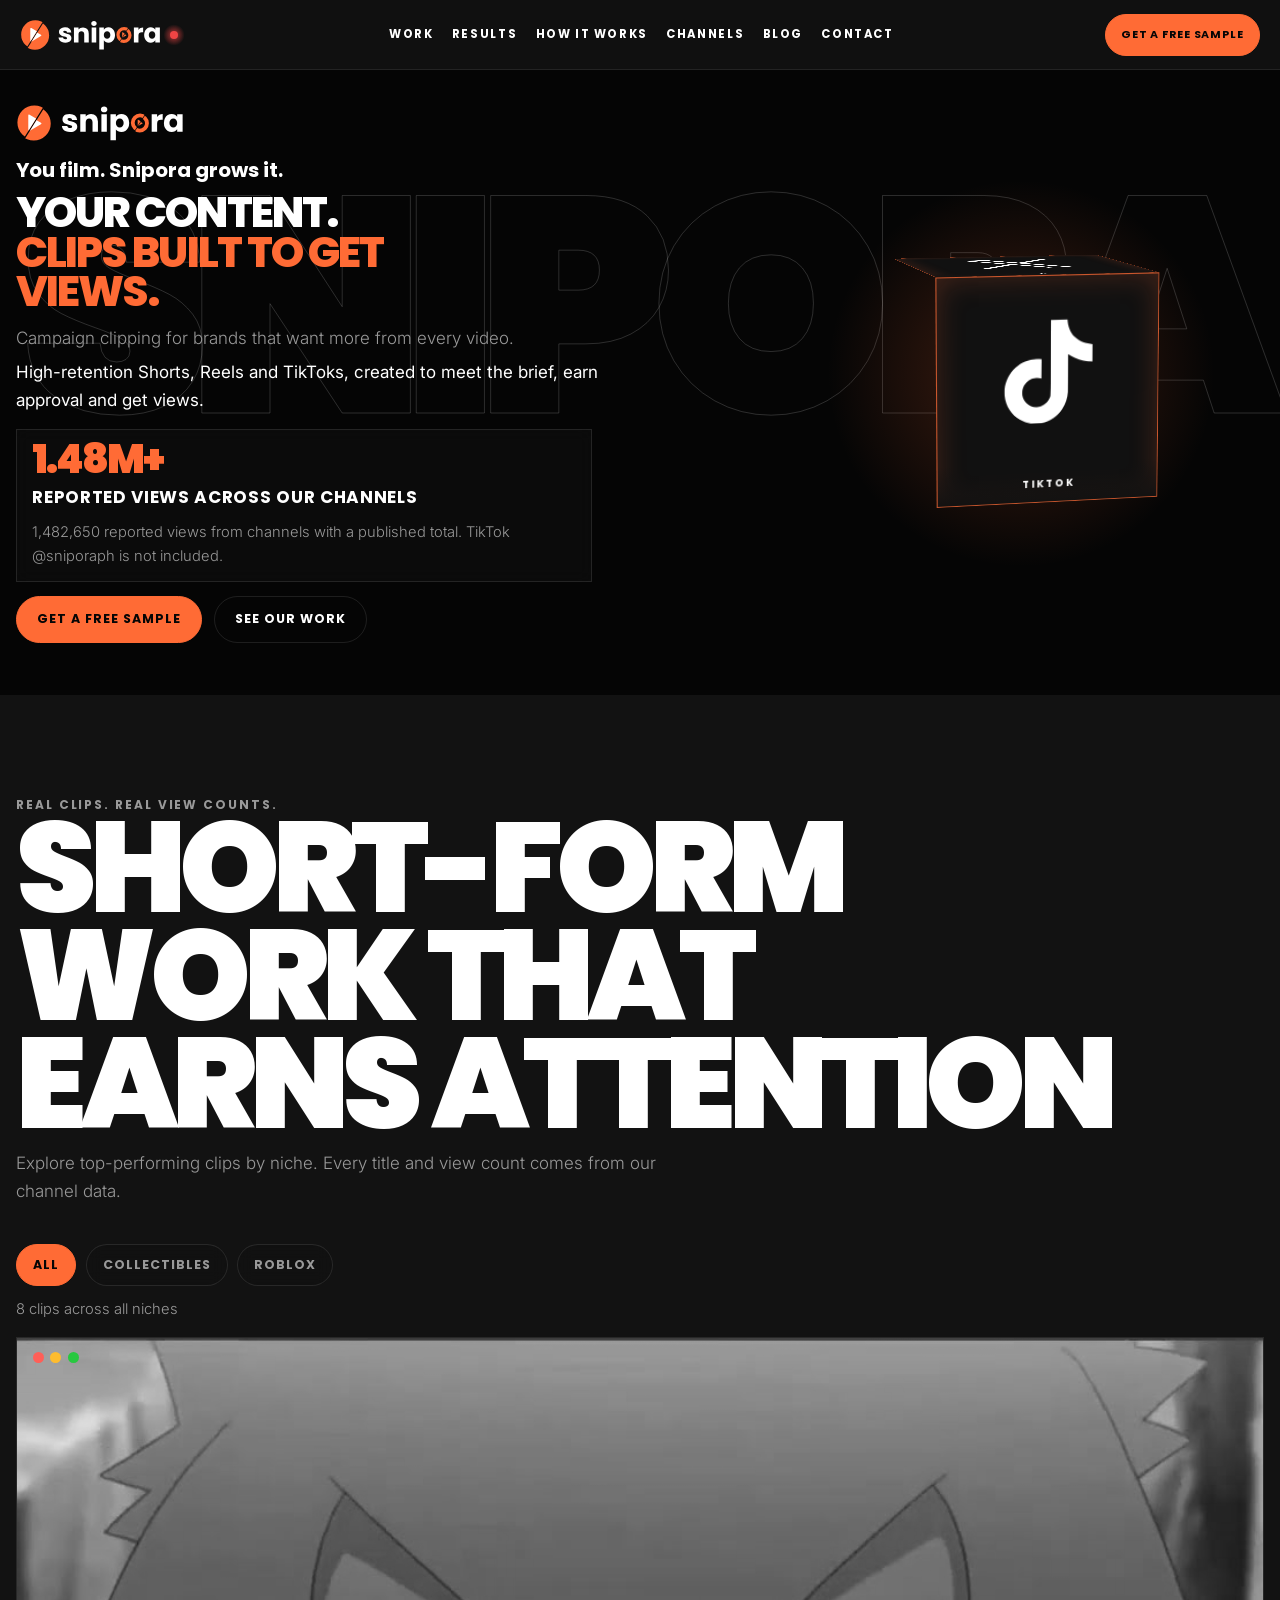
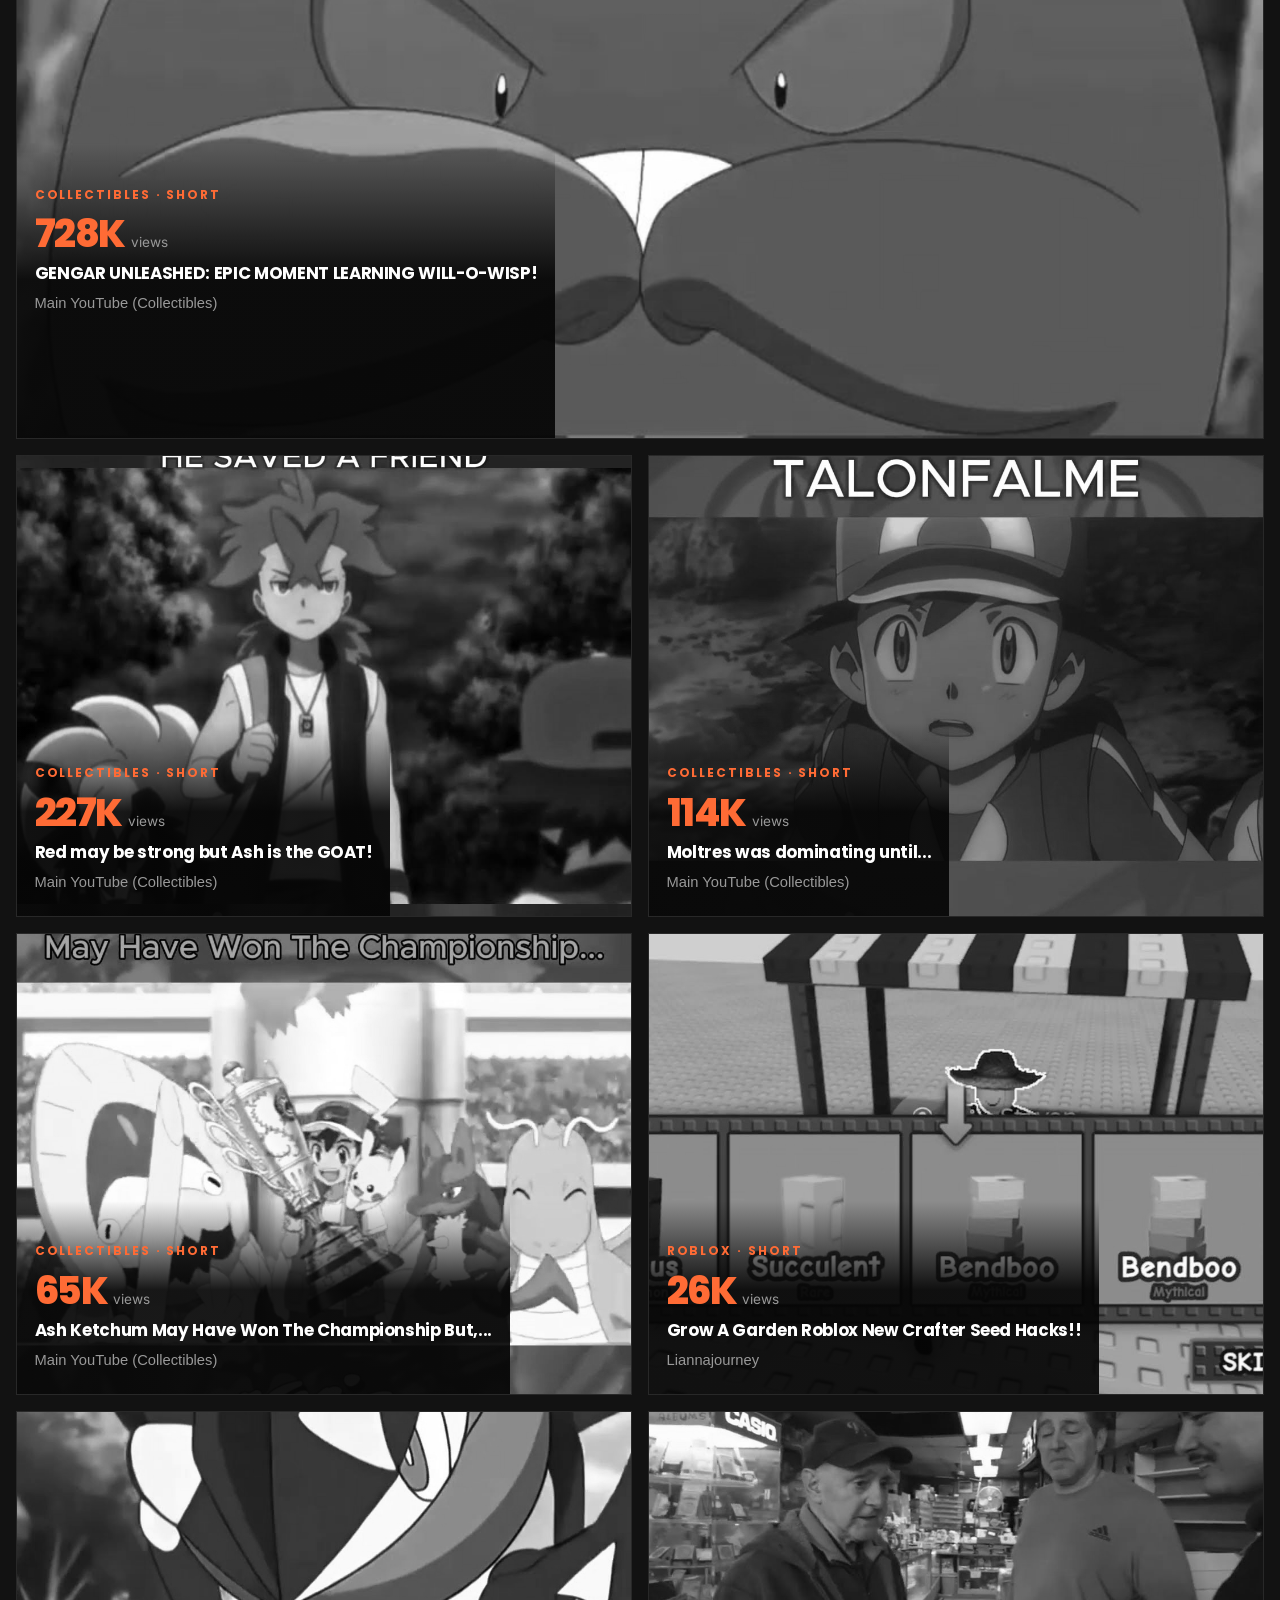
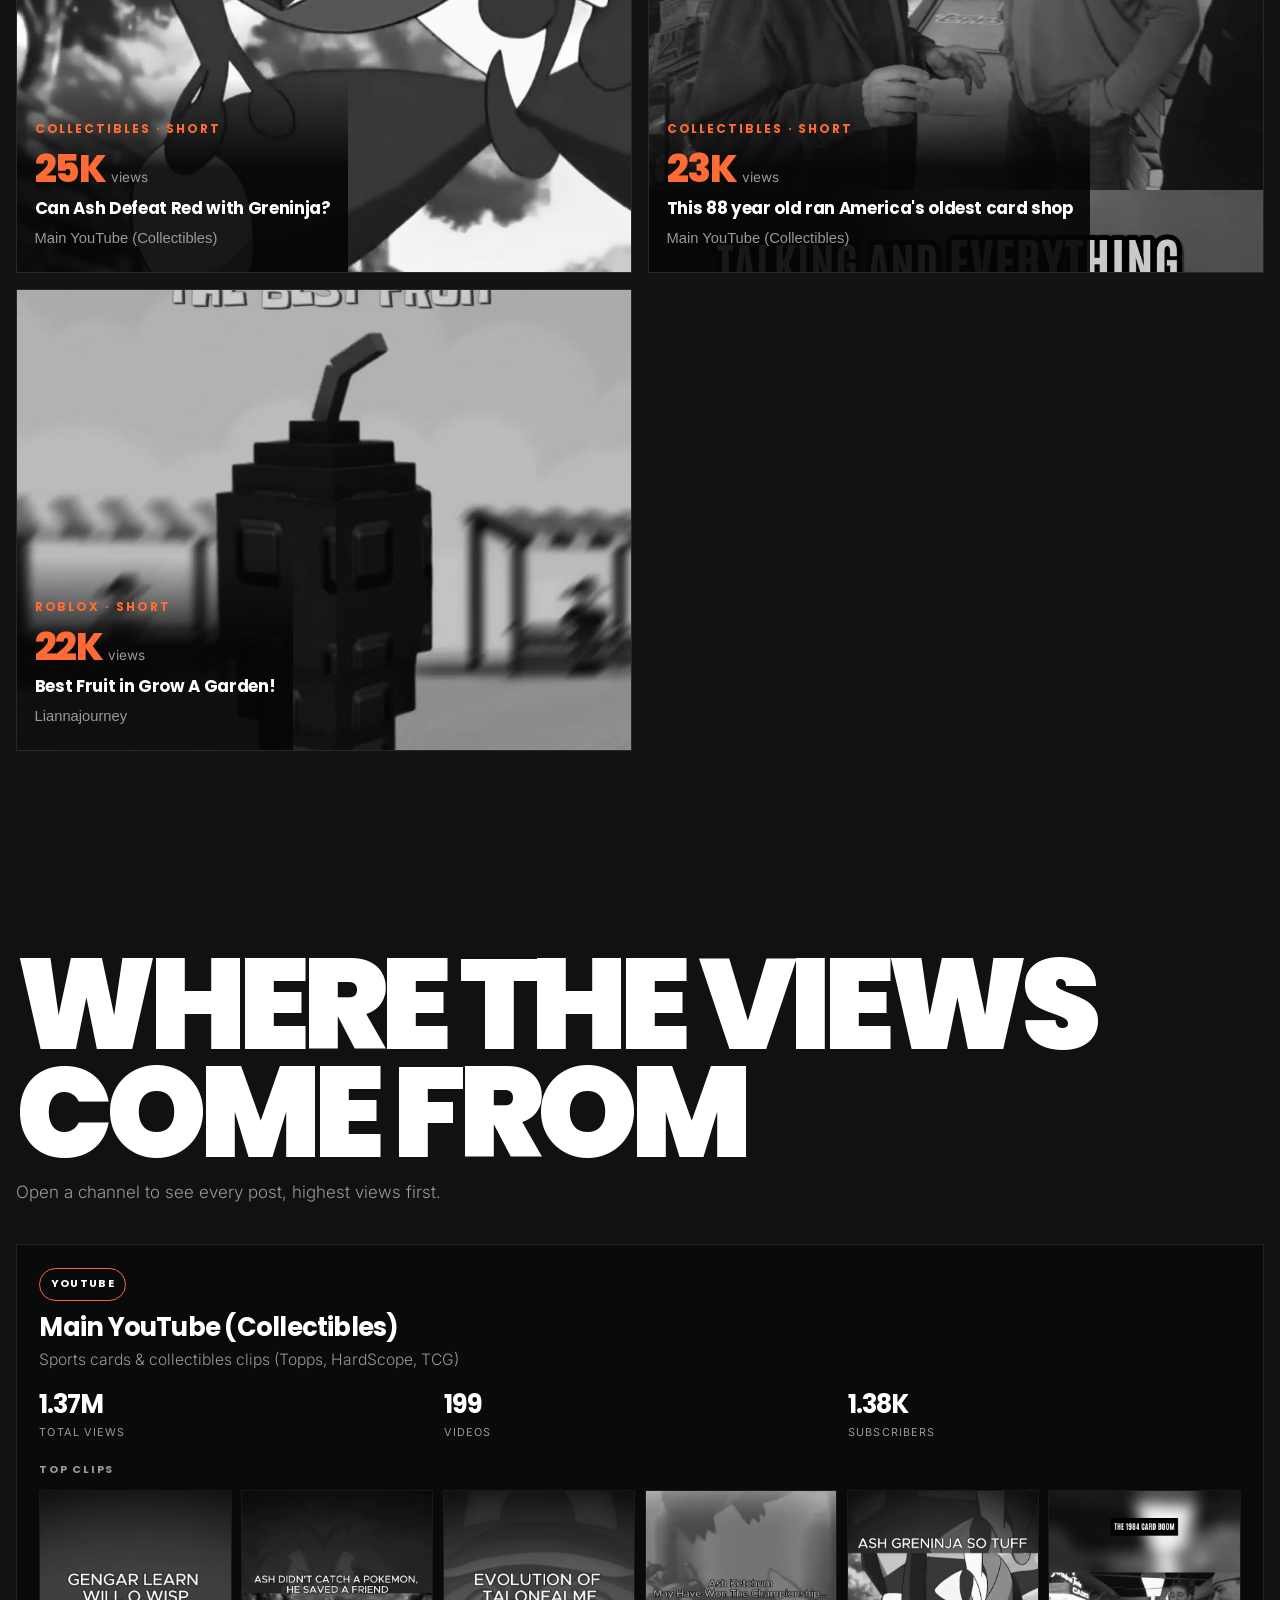
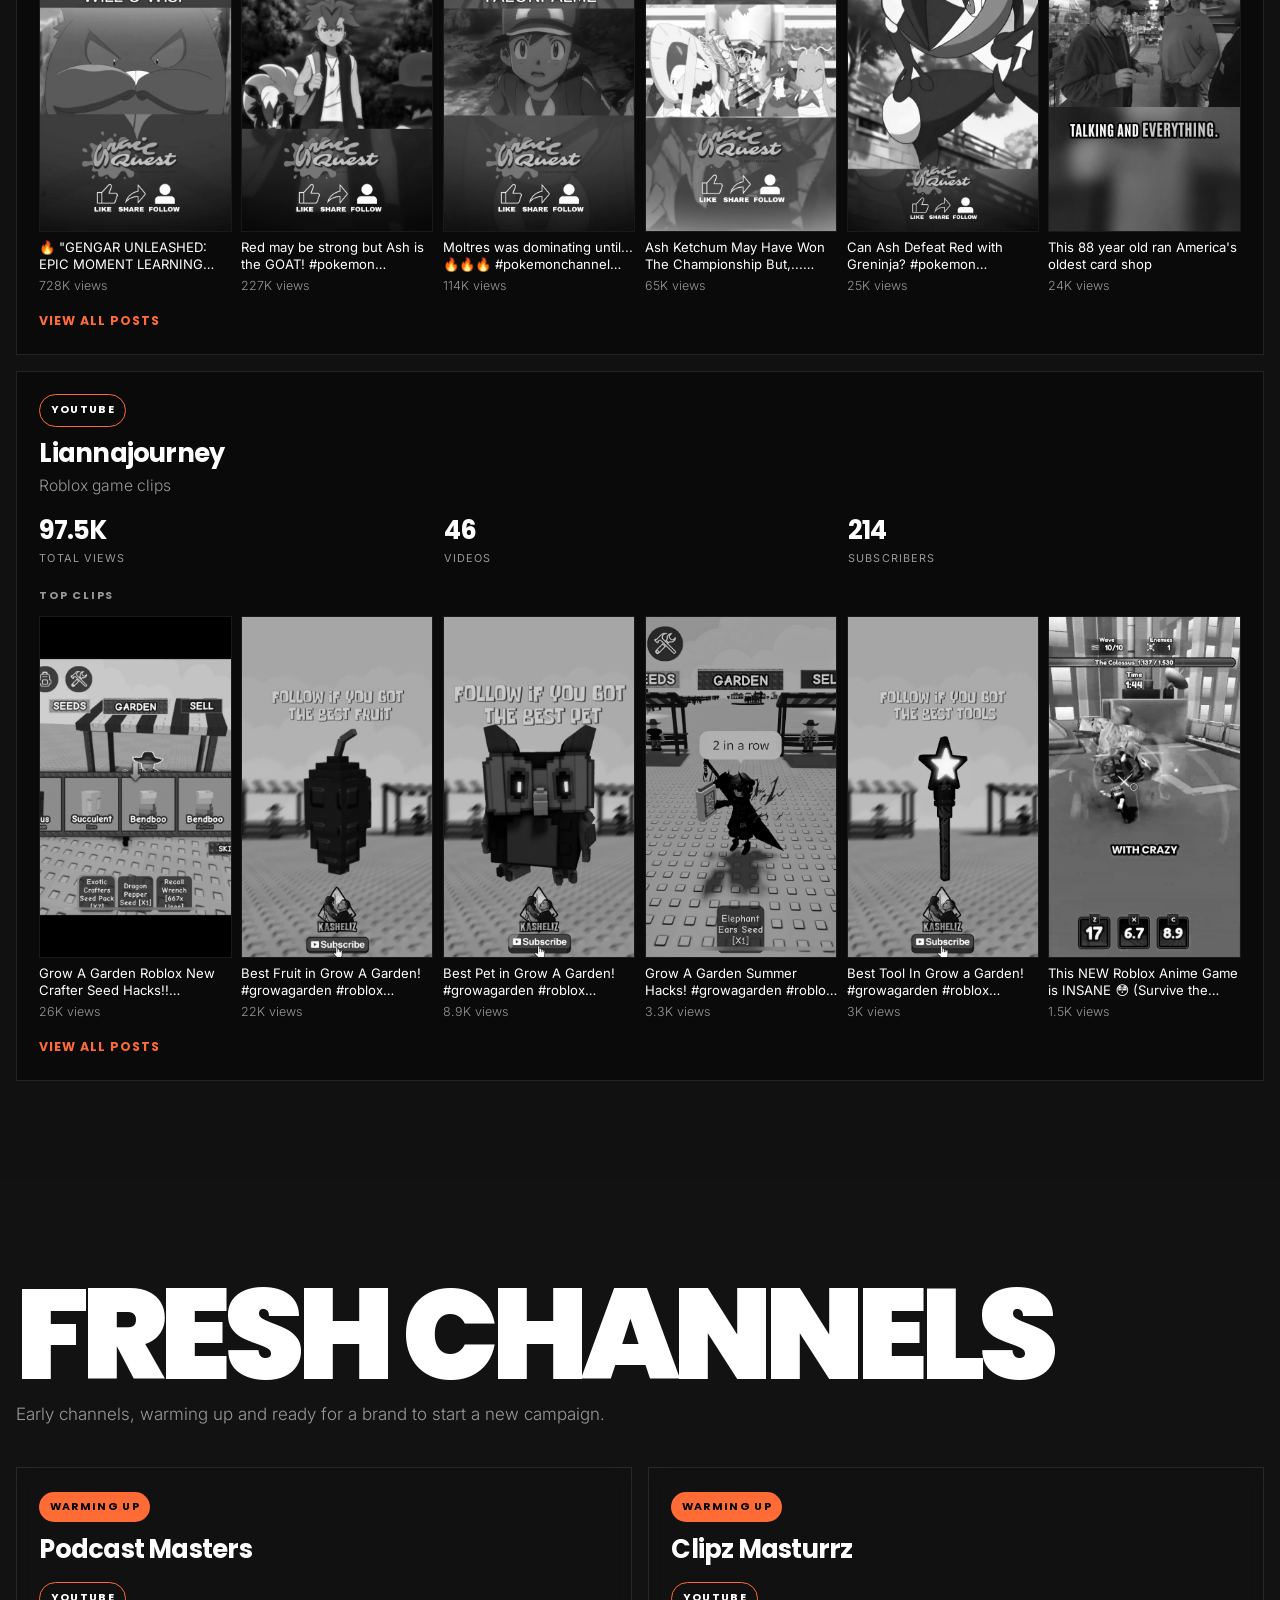
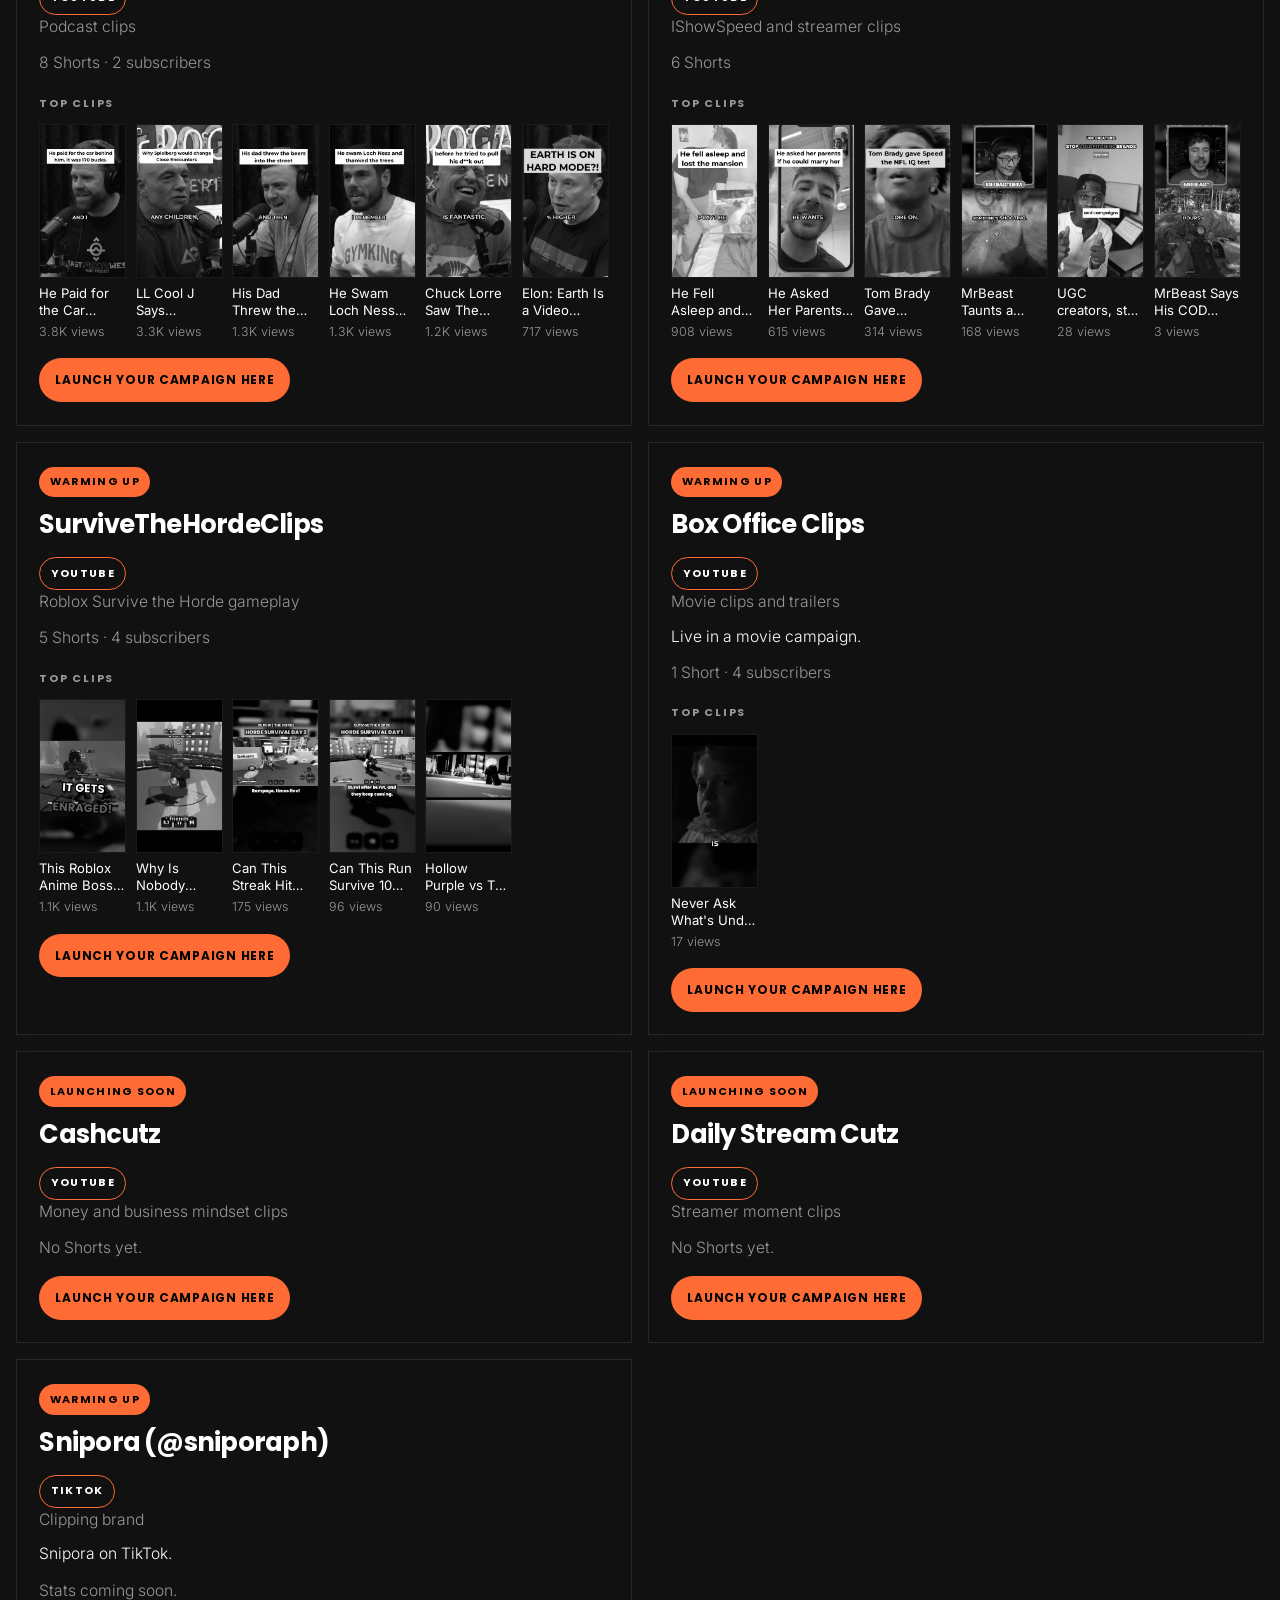
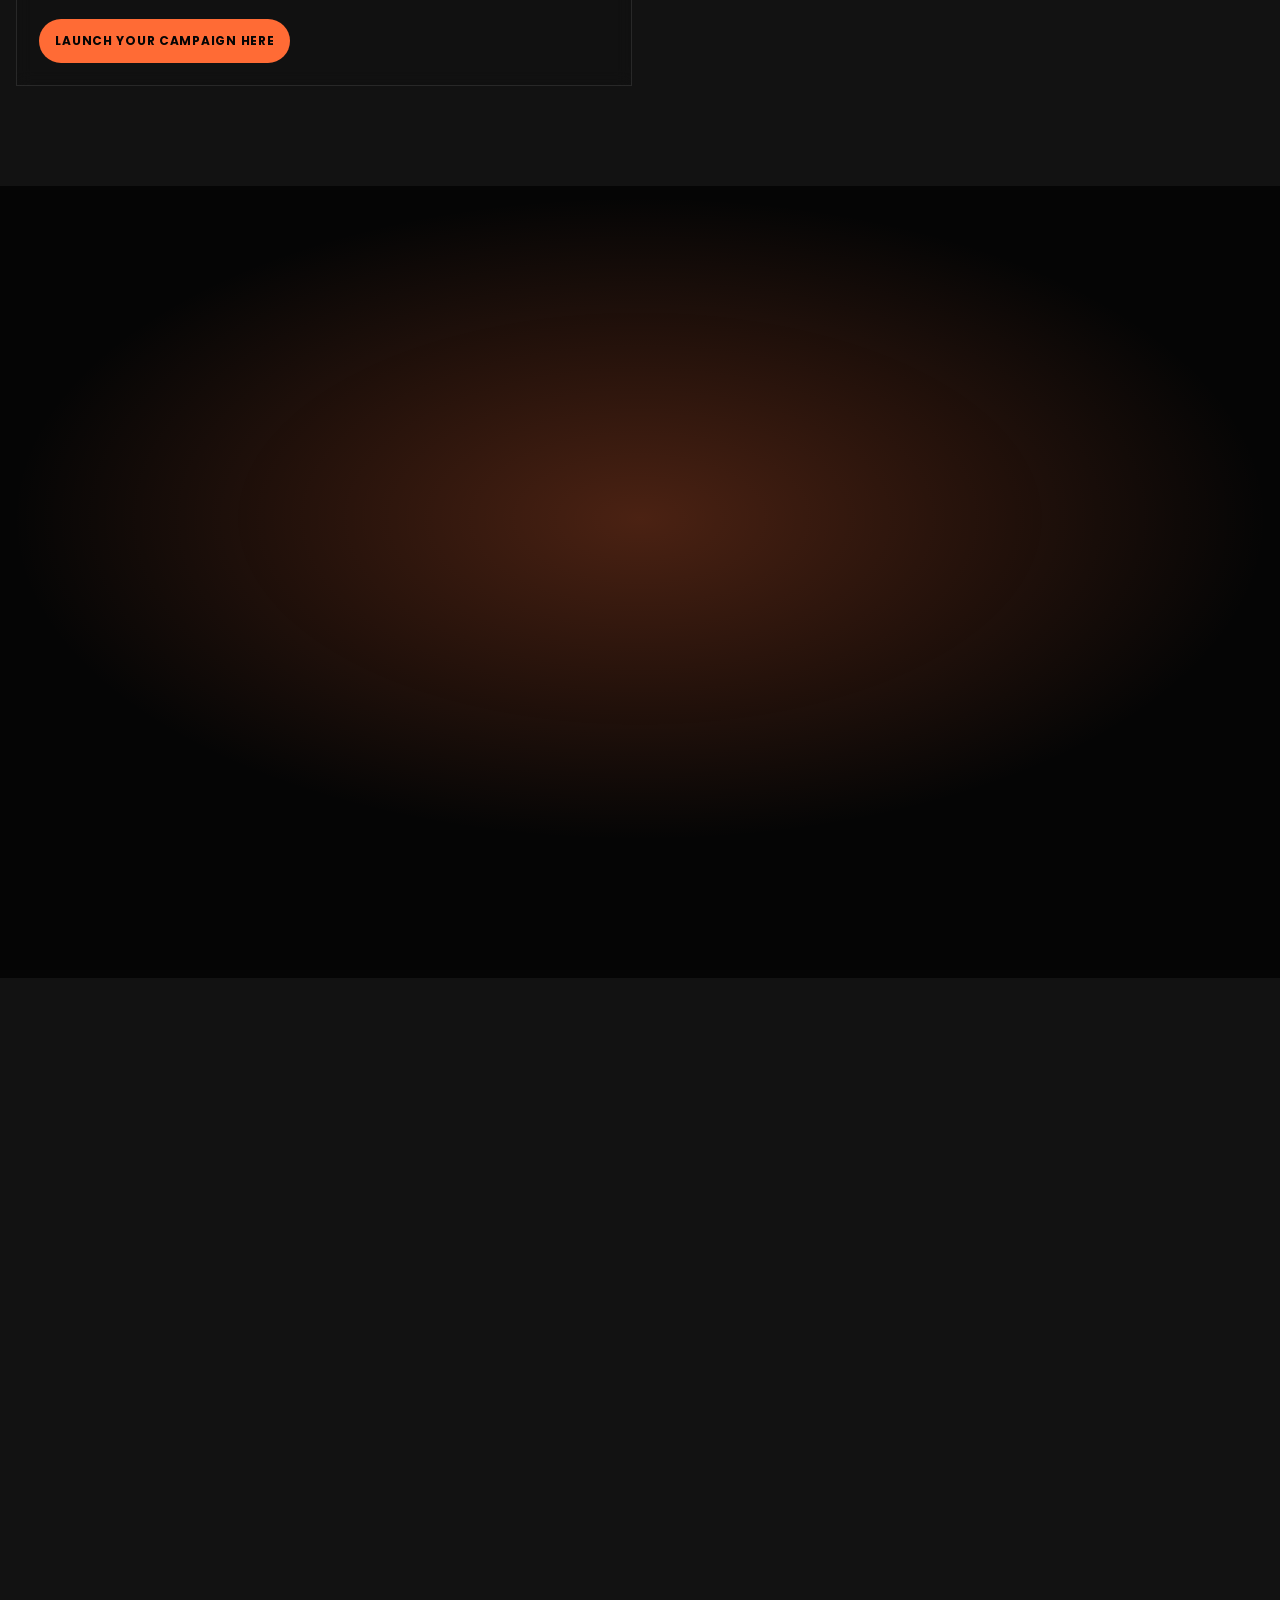
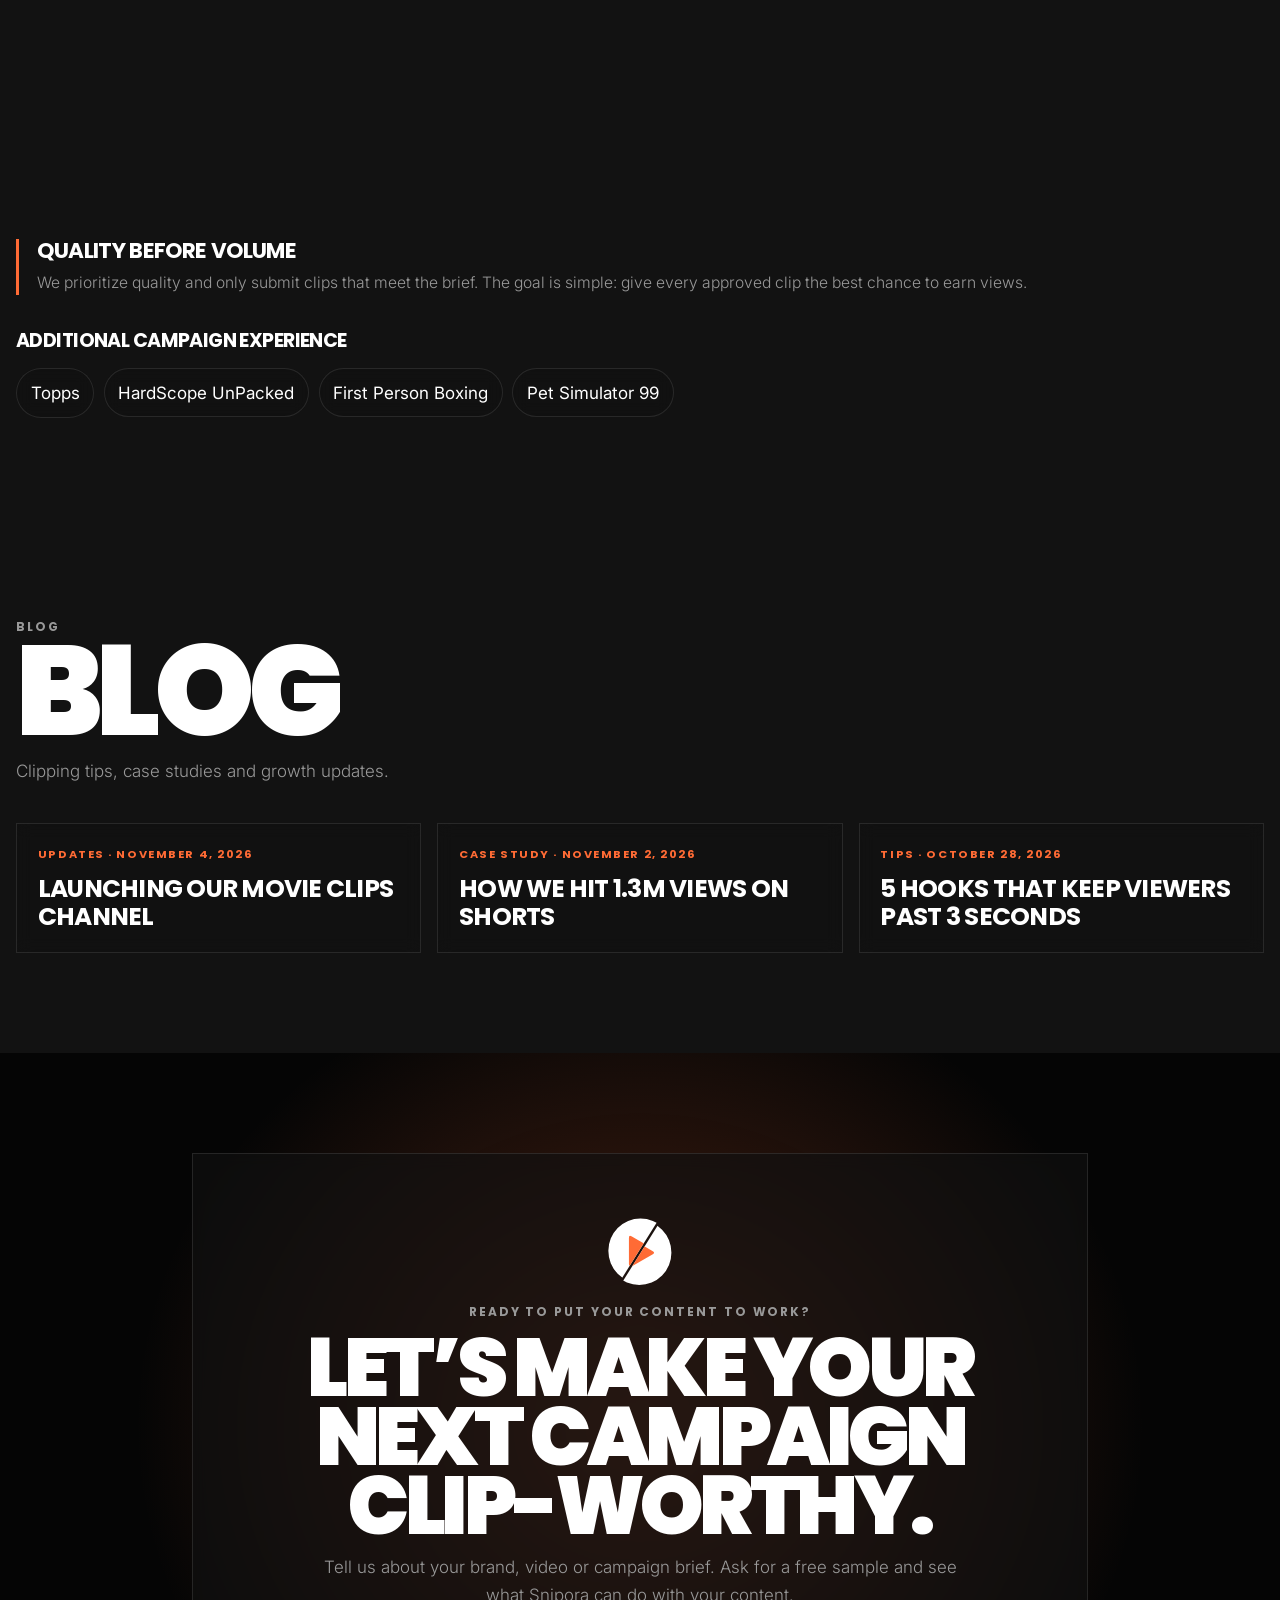
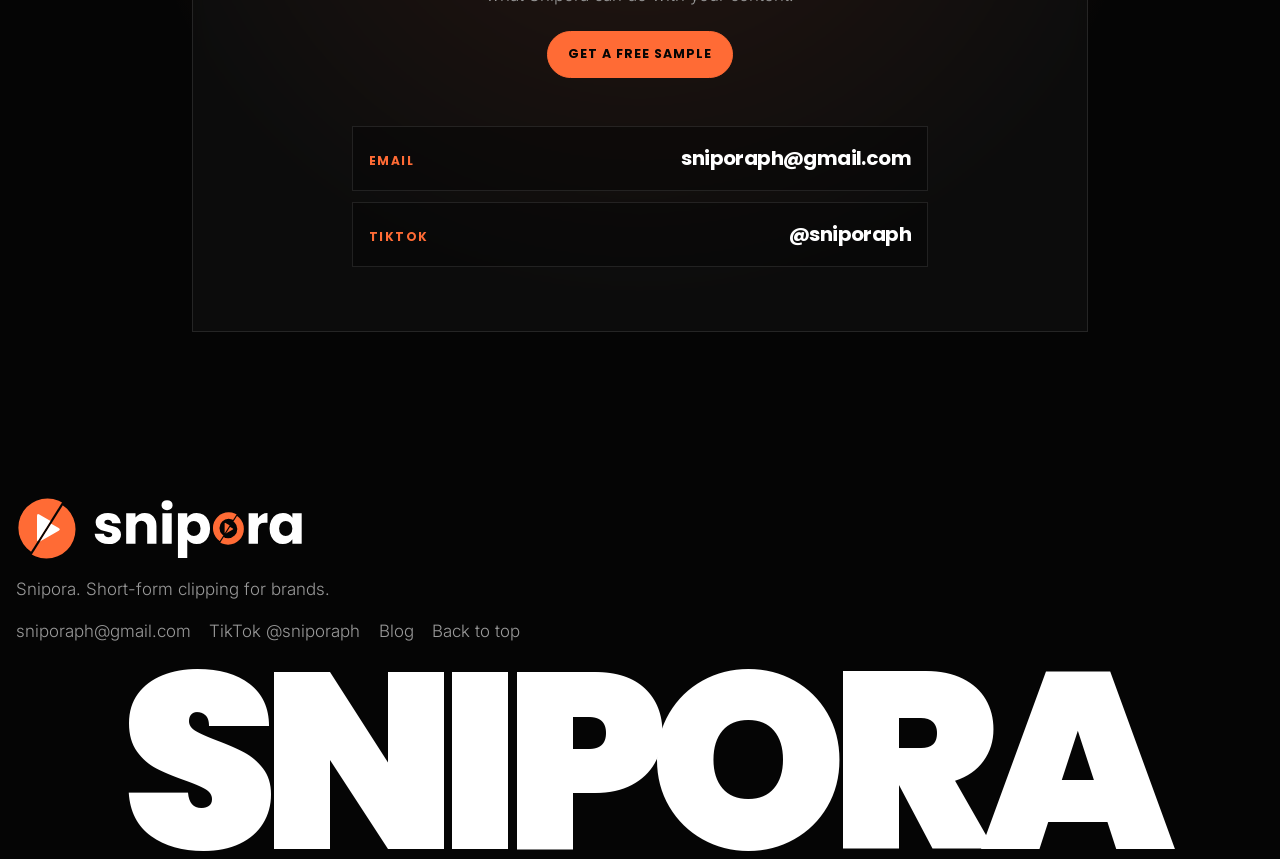
==== commit 45eaa12b: "End the page on Night Black and keep the nav readable. Give the fixed nav a solid bar so its links n" ====
--- a/index.html
+++ b/index.html
@@ -12,7 +12,7 @@
   <link rel="preconnect" href="https://fonts.gstatic.com" crossorigin>
   <link href="https://fonts.googleapis.com/css2?family=Inter:wght@300;400&family=Poppins:wght@700;800;900&display=swap" rel="stylesheet">
   <link rel="preload" href="assets/snipora-logo-on-dark.svg" as="image">
-  <link rel="stylesheet" href="styles.css?v=20261106c">
+  <link rel="stylesheet" href="styles.css?v=20261106d">
 </head>
 <body>
   <a class="skip" href="#content">Skip to content</a>
@@ -214,7 +214,6 @@
 
   <footer>
     <div class="wrap footer-meta">
-      <img class="footer-mark" src="assets/mark-orange.svg" alt="" width="268" height="268">
       <div class="footer-copy">
         <img src="assets/snipora-logo-on-dark.svg" alt="Snipora" width="1252" height="284">
         <p>Snipora. Short-form clipping for brands.</p>
@@ -227,9 +226,6 @@
       </div>
     </div>
     <p class="footer-giant" aria-hidden="true">Snipora</p>
-    <div class="logo-plate">
-      <img src="assets/snipora-logo.svg" alt="Snipora" width="1252" height="284">
-    </div>
   </footer>
 
   <dialog id="channel-dialog" aria-labelledby="dialog-title">
--- a/styles.css
+++ b/styles.css
@@ -85,12 +85,10 @@
   gap: 0.75rem 1rem;
   padding: 0.85rem 1.25rem;
   color: #fff;
-}
-
-.brand img,
-.links a:not(.btn),
-.nav-toggle {
-  mix-blend-mode: difference;
+  background: rgba(18, 18, 18, 0.94);
+  backdrop-filter: blur(16px);
+  -webkit-backdrop-filter: blur(16px);
+  border-bottom: 1px solid rgba(255, 255, 255, 0.08);
 }
 
 .brand {
@@ -1117,7 +1115,6 @@
   align-items: end;
 }
 
-.footer-mark { width: 5.5rem; height: auto; }
 .footer-copy img { width: min(100%, 18rem); }
 .footer-copy p { margin: 0.85rem 0; }
 
@@ -1141,16 +1138,6 @@
   text-transform: uppercase;
   text-align: center;
   white-space: nowrap;
-}
-
-.logo-plate {
-  background: #ffffff;
-  padding: 2.4rem 1.25rem 2.8rem;
-}
-
-.logo-plate img {
-  width: min(100%, 40rem);
-  margin-inline: auto;
 }
 
 dialog {
@@ -1307,7 +1294,6 @@
   .blog-links,
   .campaign-grid { grid-template-columns: 1fr 1fr; }
   .fresh-grid { grid-template-columns: 1fr 1fr; }
-  .footer-meta { grid-template-columns: auto 1fr; align-items: center; }
   .dialog-stats { grid-template-columns: repeat(3, 1fr); }
 }
 
@@ -1339,11 +1325,6 @@
   .nav.is-open {
     background: var(--deep);
     color: var(--text);
-  }
-  .nav.is-open .brand img,
-  .nav.is-open .links a:not(.btn),
-  .nav.is-open .nav-toggle {
-    mix-blend-mode: normal;
   }
   .nav.is-open .links {
     display: flex;
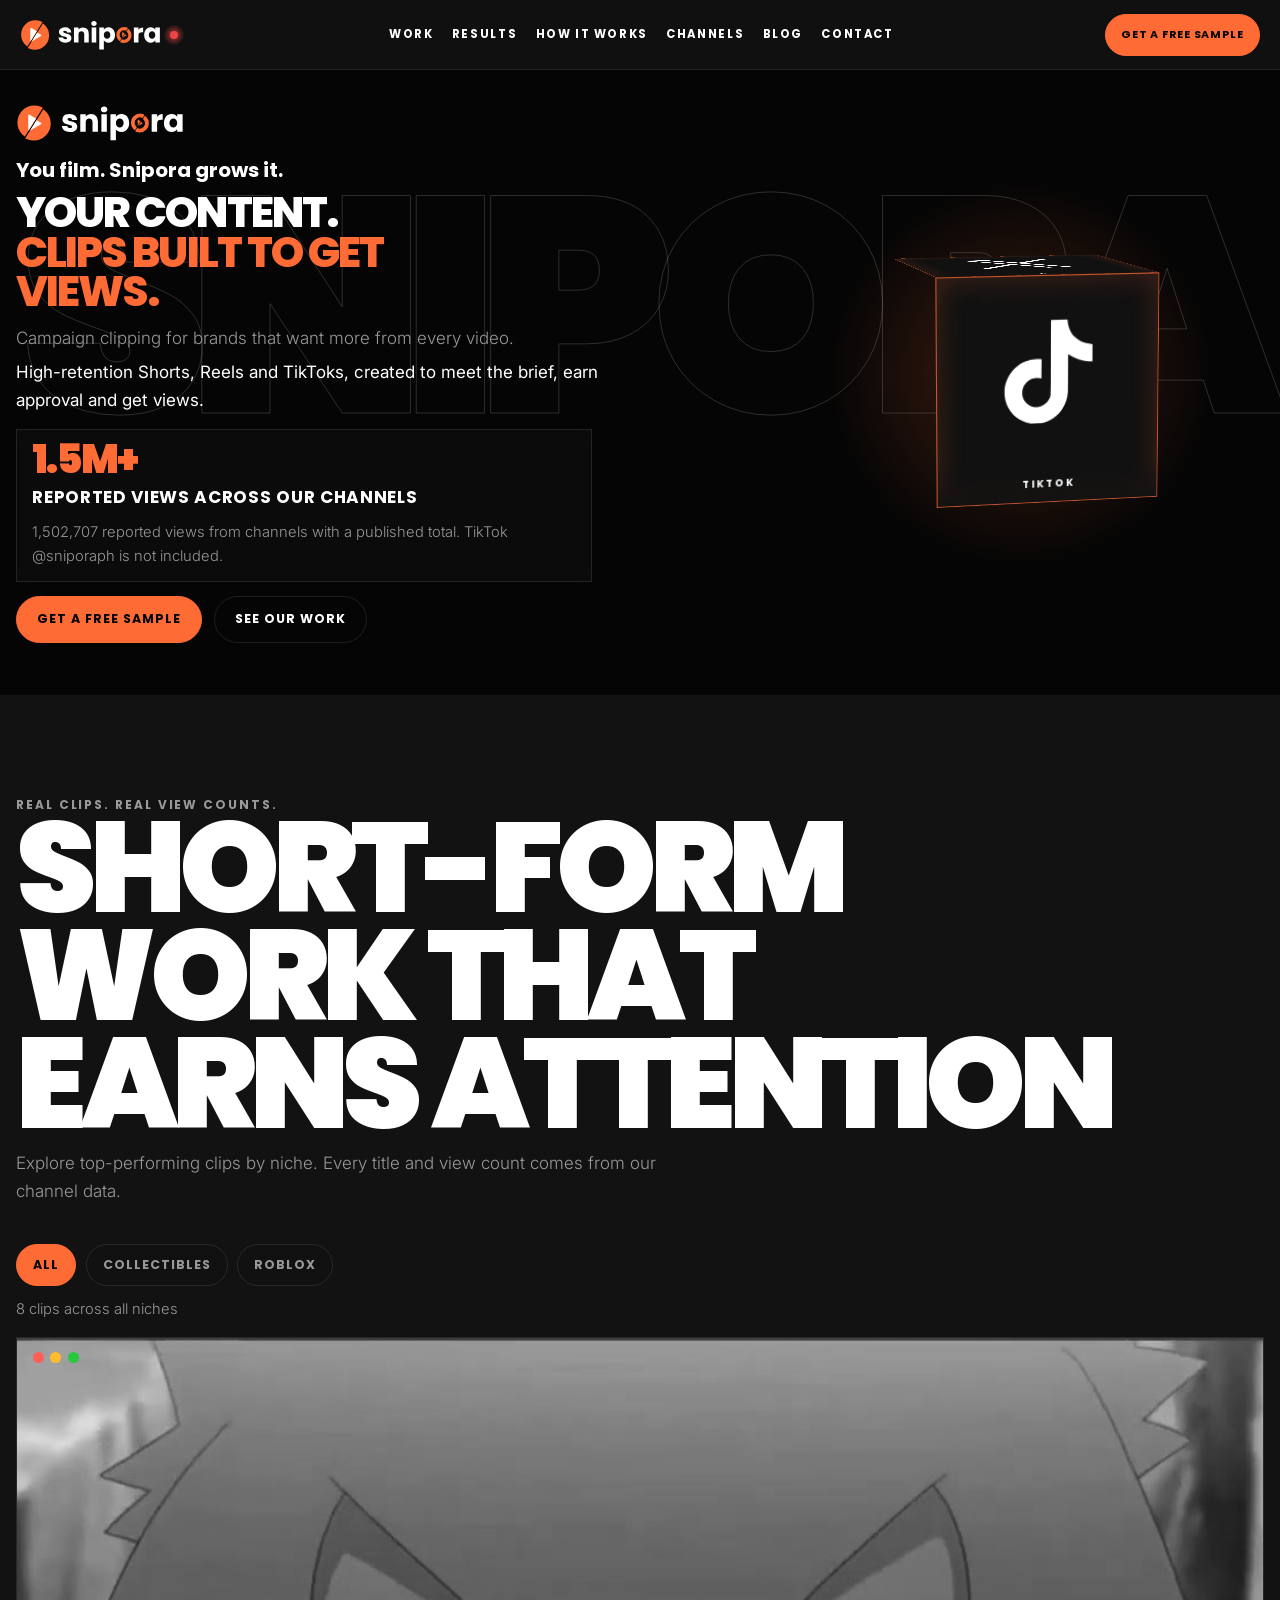
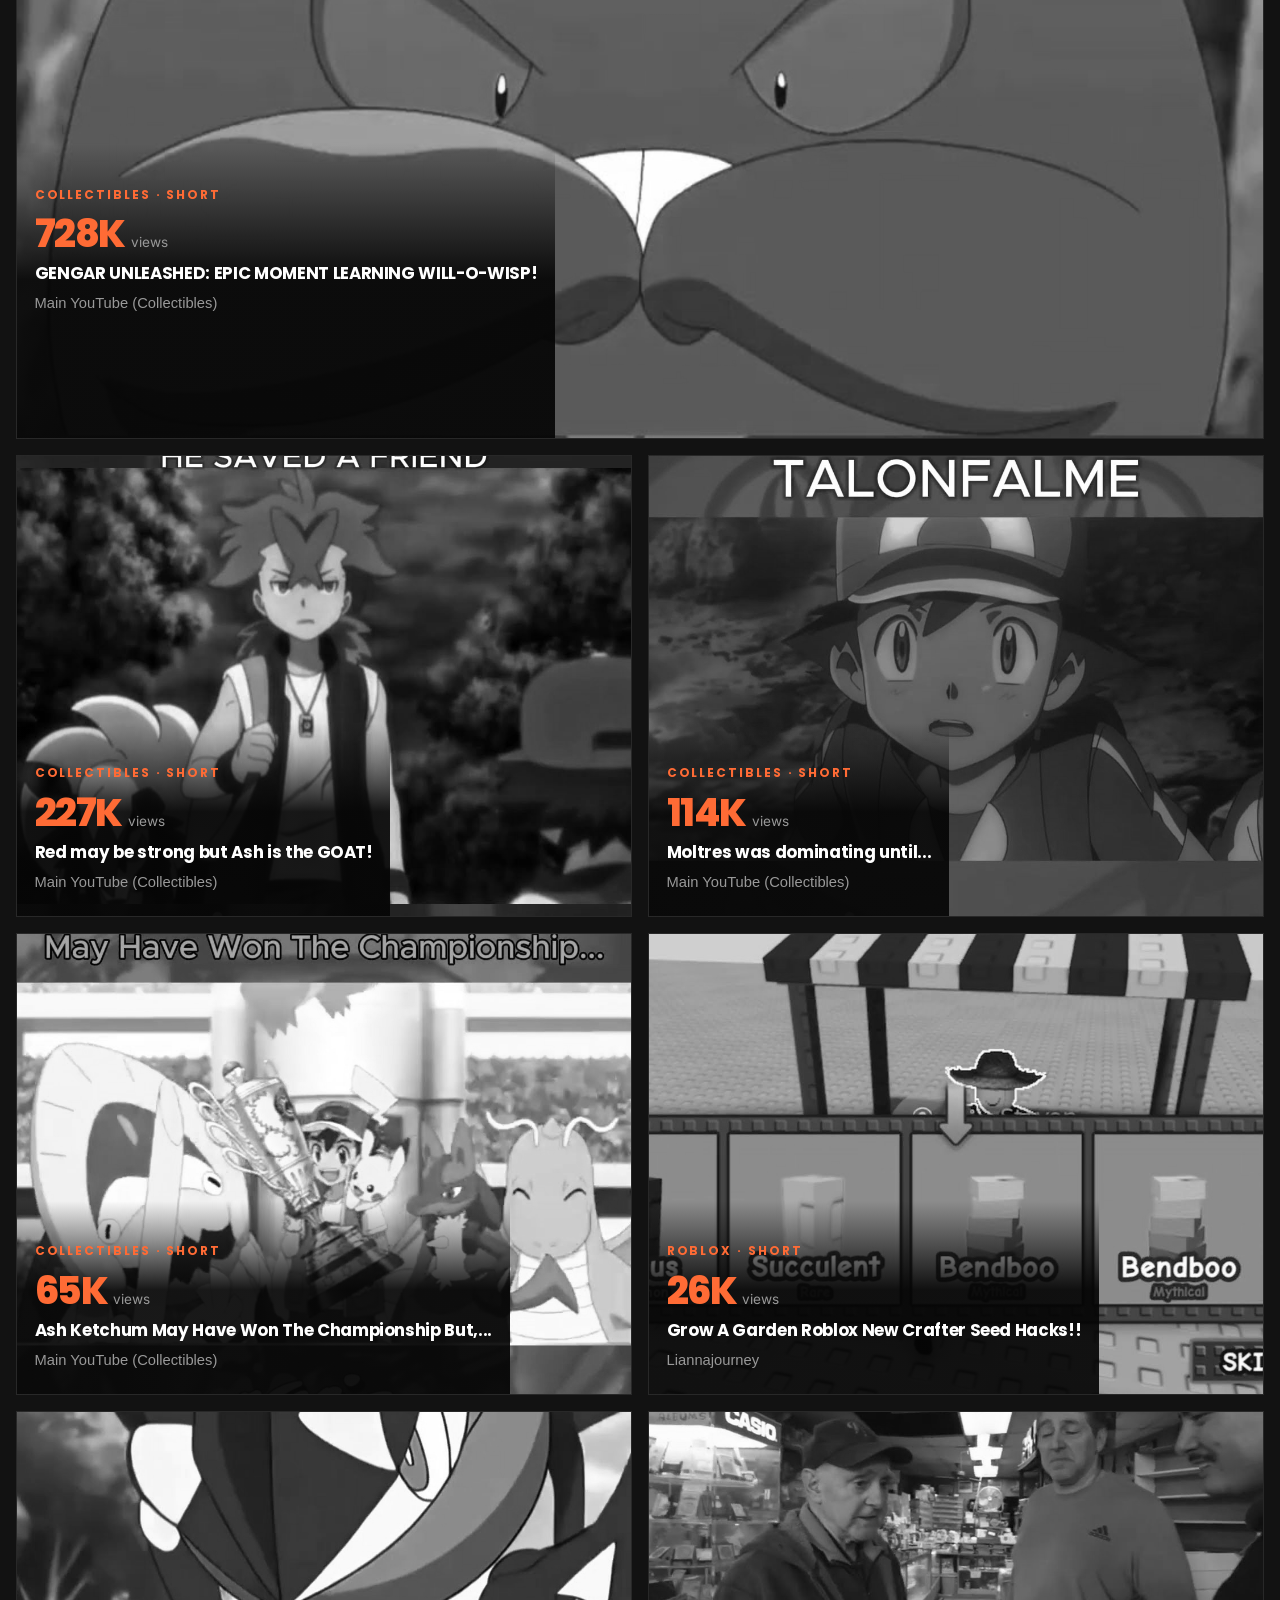
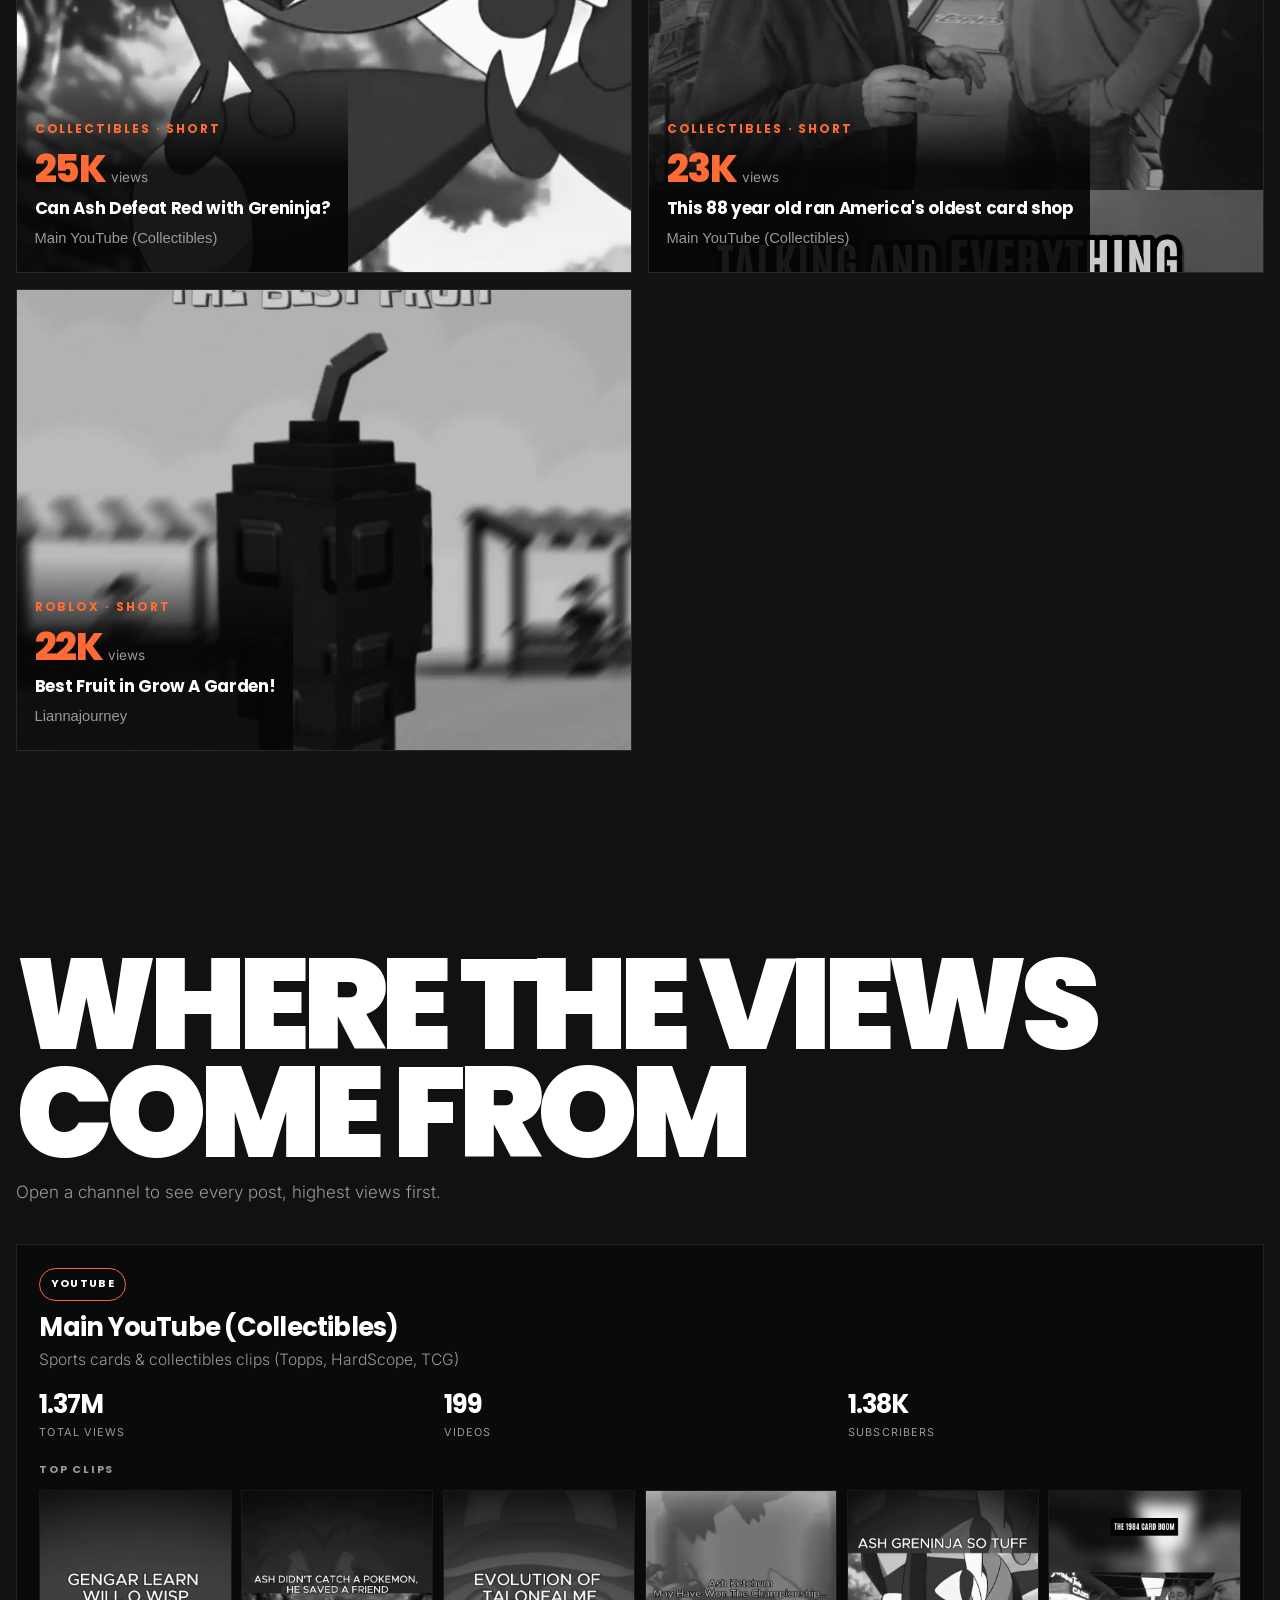
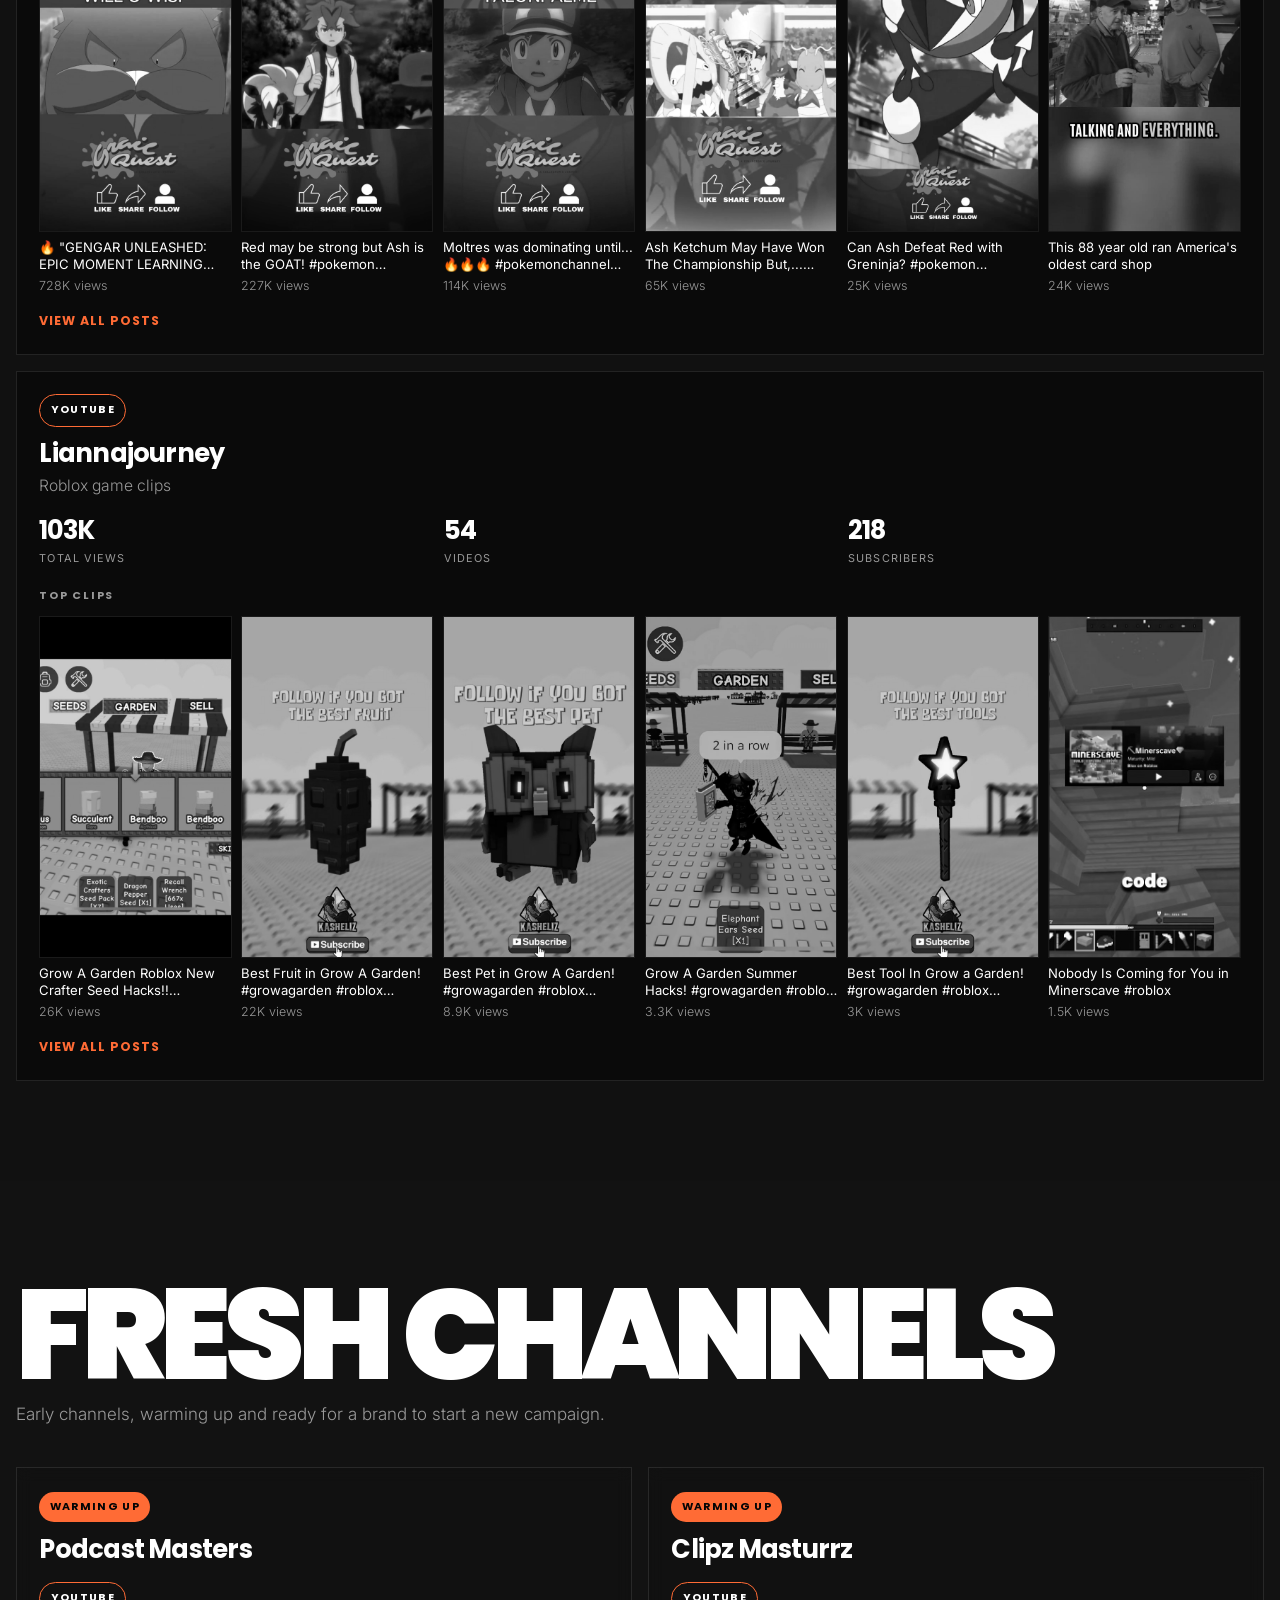
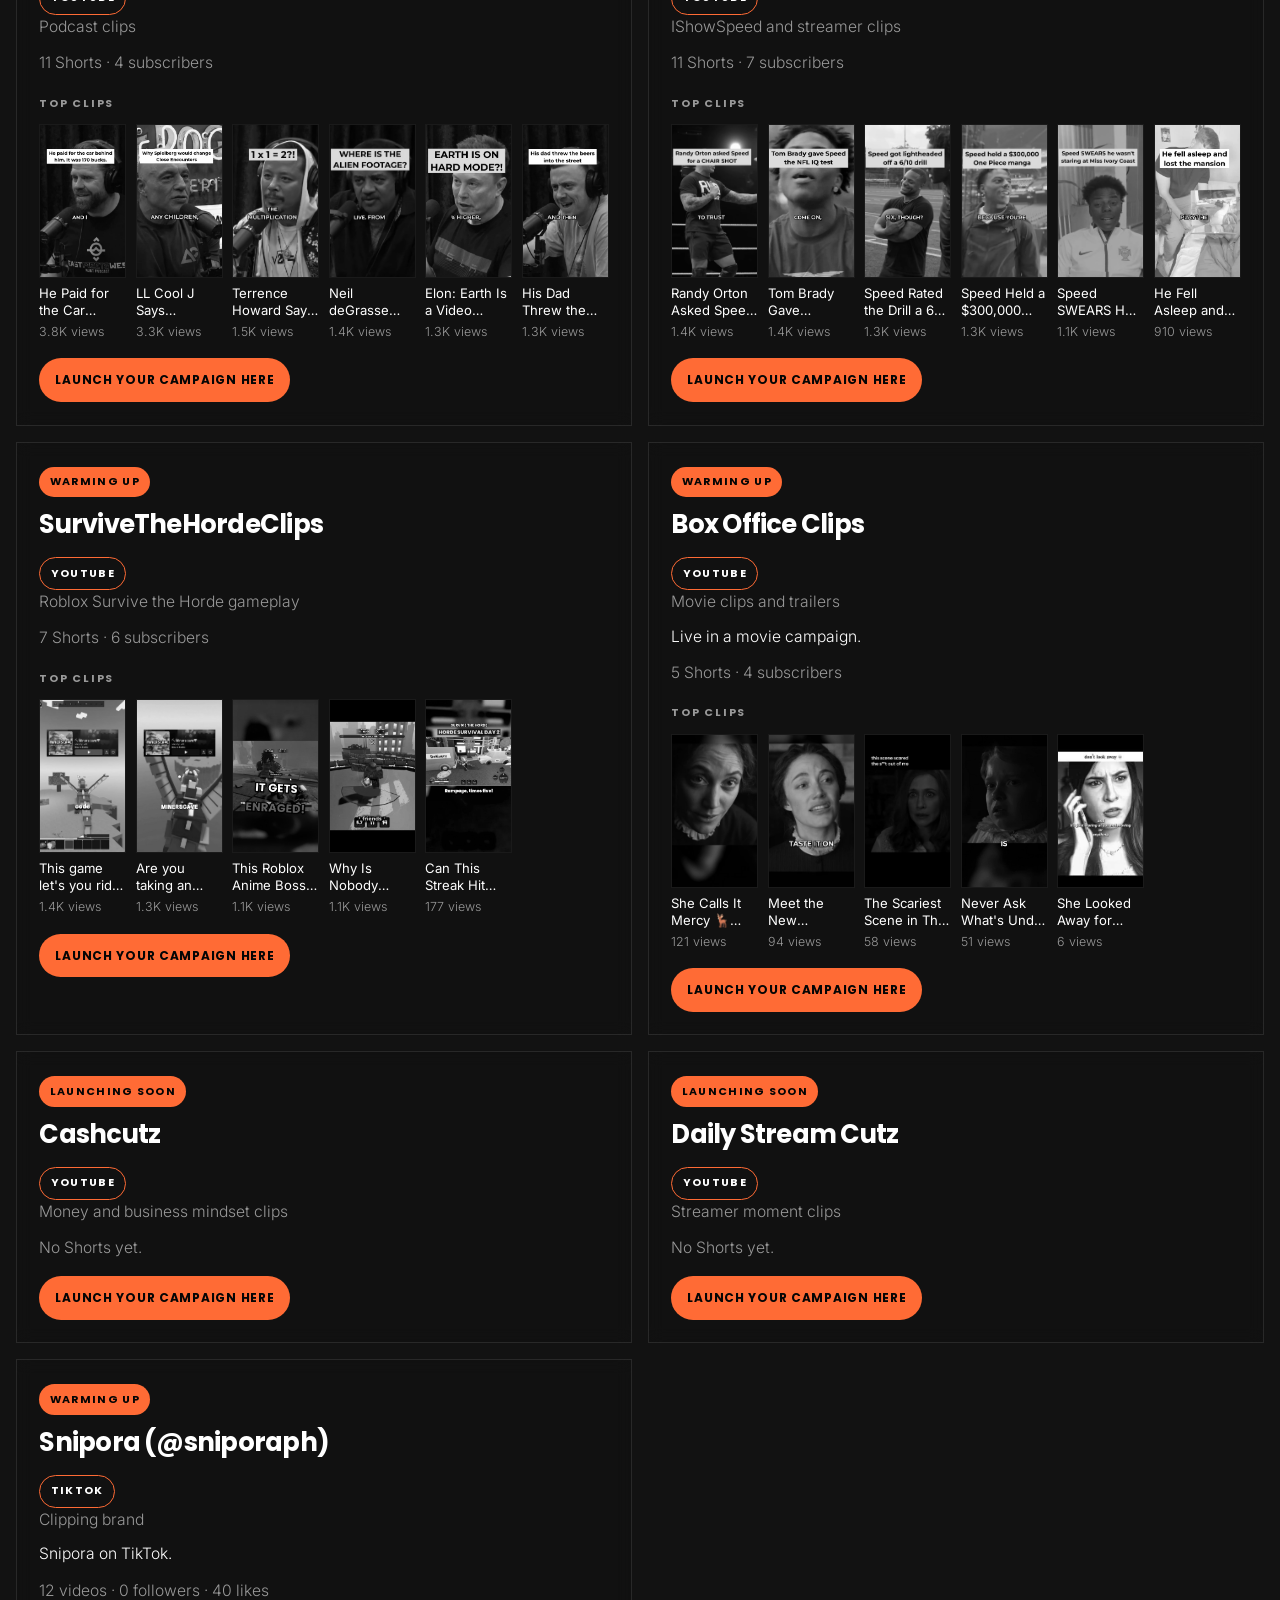
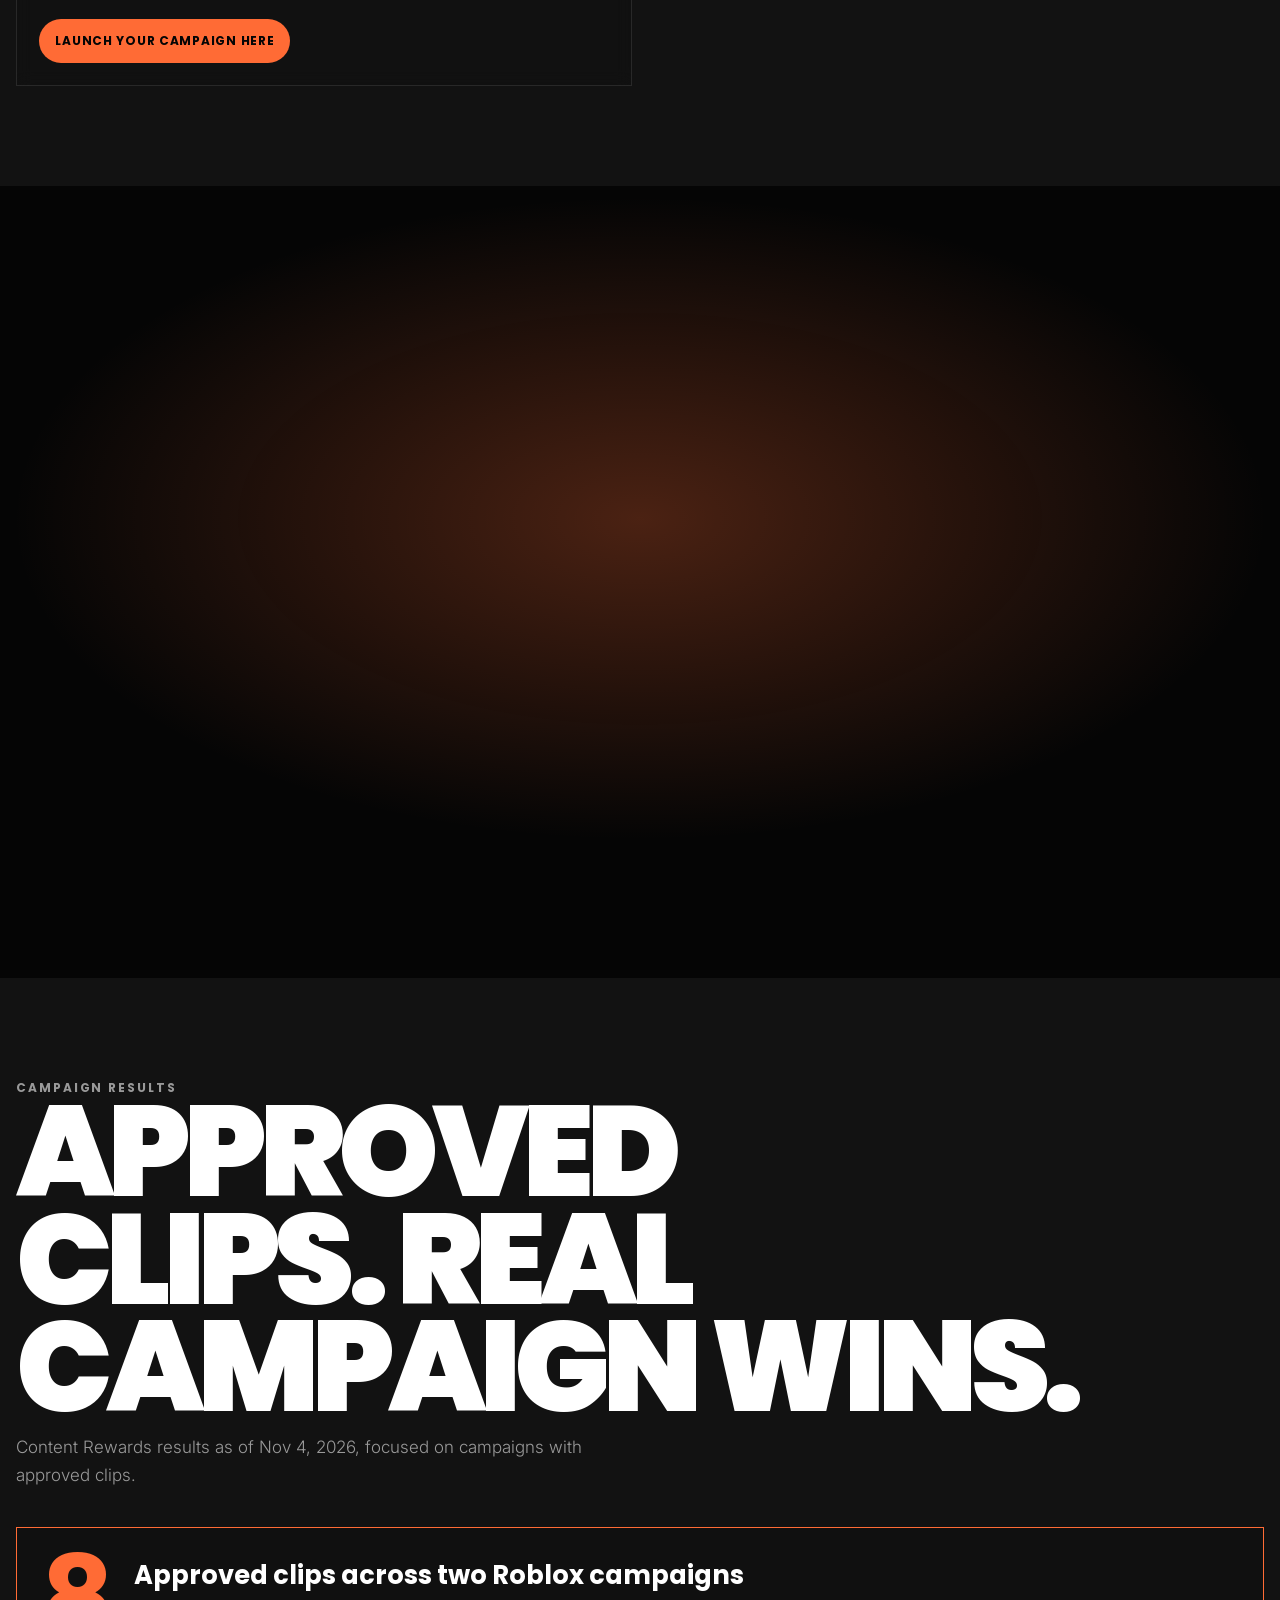
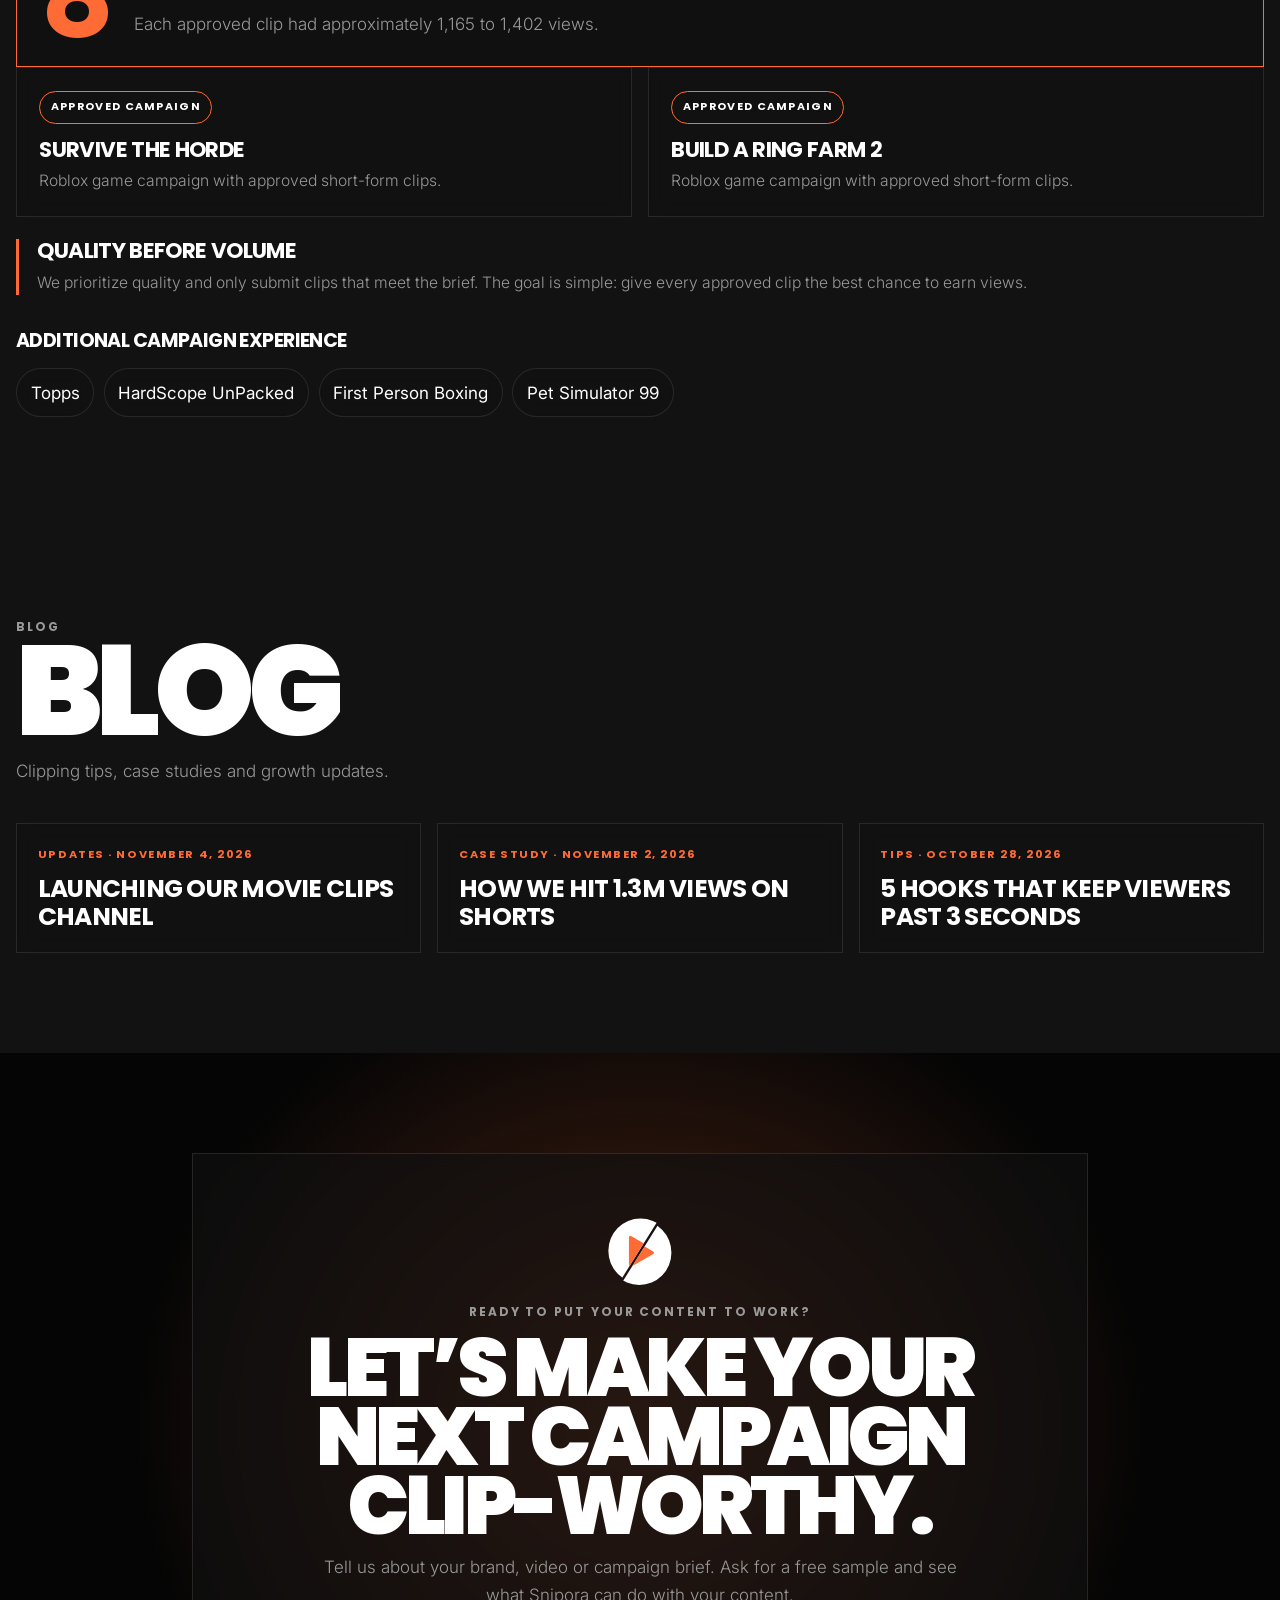
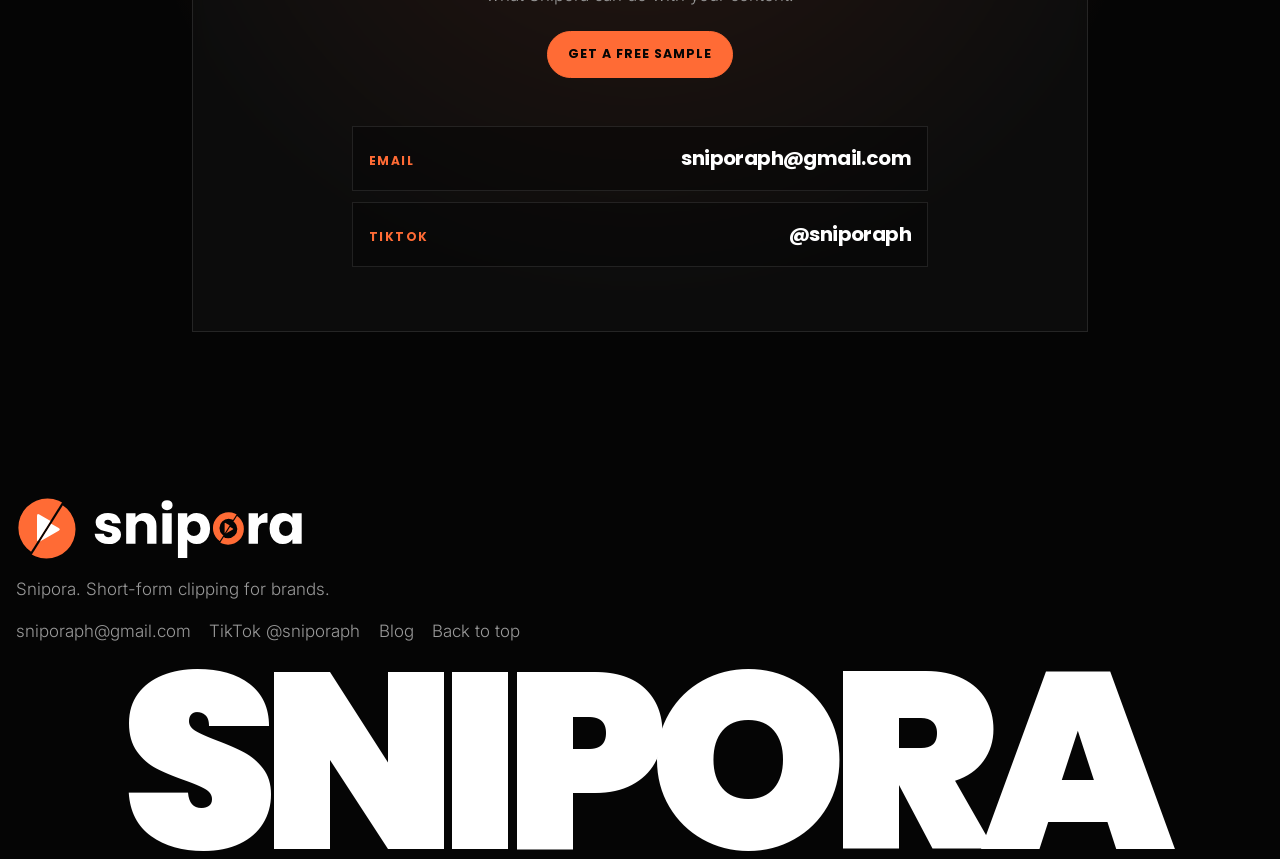
==== commit 08064072: "Refresh channel posts and stats (read Nov 10, 2026) Co-authored-by: Rod Alicante <sniporaph@gmail.co" ====
--- a/index.html
+++ b/index.html
@@ -12,7 +12,7 @@
   <link rel="preconnect" href="https://fonts.gstatic.com" crossorigin>
   <link href="https://fonts.googleapis.com/css2?family=Inter:wght@300;400&family=Poppins:wght@700;800;900&display=swap" rel="stylesheet">
   <link rel="preload" href="assets/snipora-logo-on-dark.svg" as="image">
-  <link rel="stylesheet" href="styles.css?v=20261106d">
+  <link rel="stylesheet" href="styles.css?v=20261110a">
 </head>
 <body>
   <a class="skip" href="#content">Skip to content</a>
@@ -52,9 +52,9 @@
           <p class="lede">Campaign clipping for brands that want more from every video.</p>
           <p class="hero-support">High-retention Shorts, Reels and TikToks, created to meet the brief, earn approval and get views.</p>
           <div class="hero-stat">
-            <p class="hero-stat-value" id="hero-stat">1.48M+</p>
+            <p class="hero-stat-value" id="hero-stat">1.50M+</p>
             <p class="hero-stat-label">Reported views across our channels</p>
-            <p class="hero-stat-exact" id="hero-exact">1,482,650 reported views from channels with a published total. TikTok @sniporaph is not included.</p>
+            <p class="hero-stat-exact" id="hero-exact">1,502,707 reported views from channels with a published total. TikTok @sniporaph is not included.</p>
           </div>
           <div class="cta">
             <a class="btn primary" href="mailto:sniporaph@gmail.com?subject=Free%20sample%20for%20my%20brand">Get a free sample</a>
@@ -237,6 +237,6 @@
   <noscript>
     <p class="noscript">Channel stats load from data/channels.json and need JavaScript. Services, campaign results, and contact details are on this page.</p>
   </noscript>
-  <script src="script.js?v=20261106b"></script>
+  <script src="script.js?v=20261110a"></script>
 </body>
 </html>
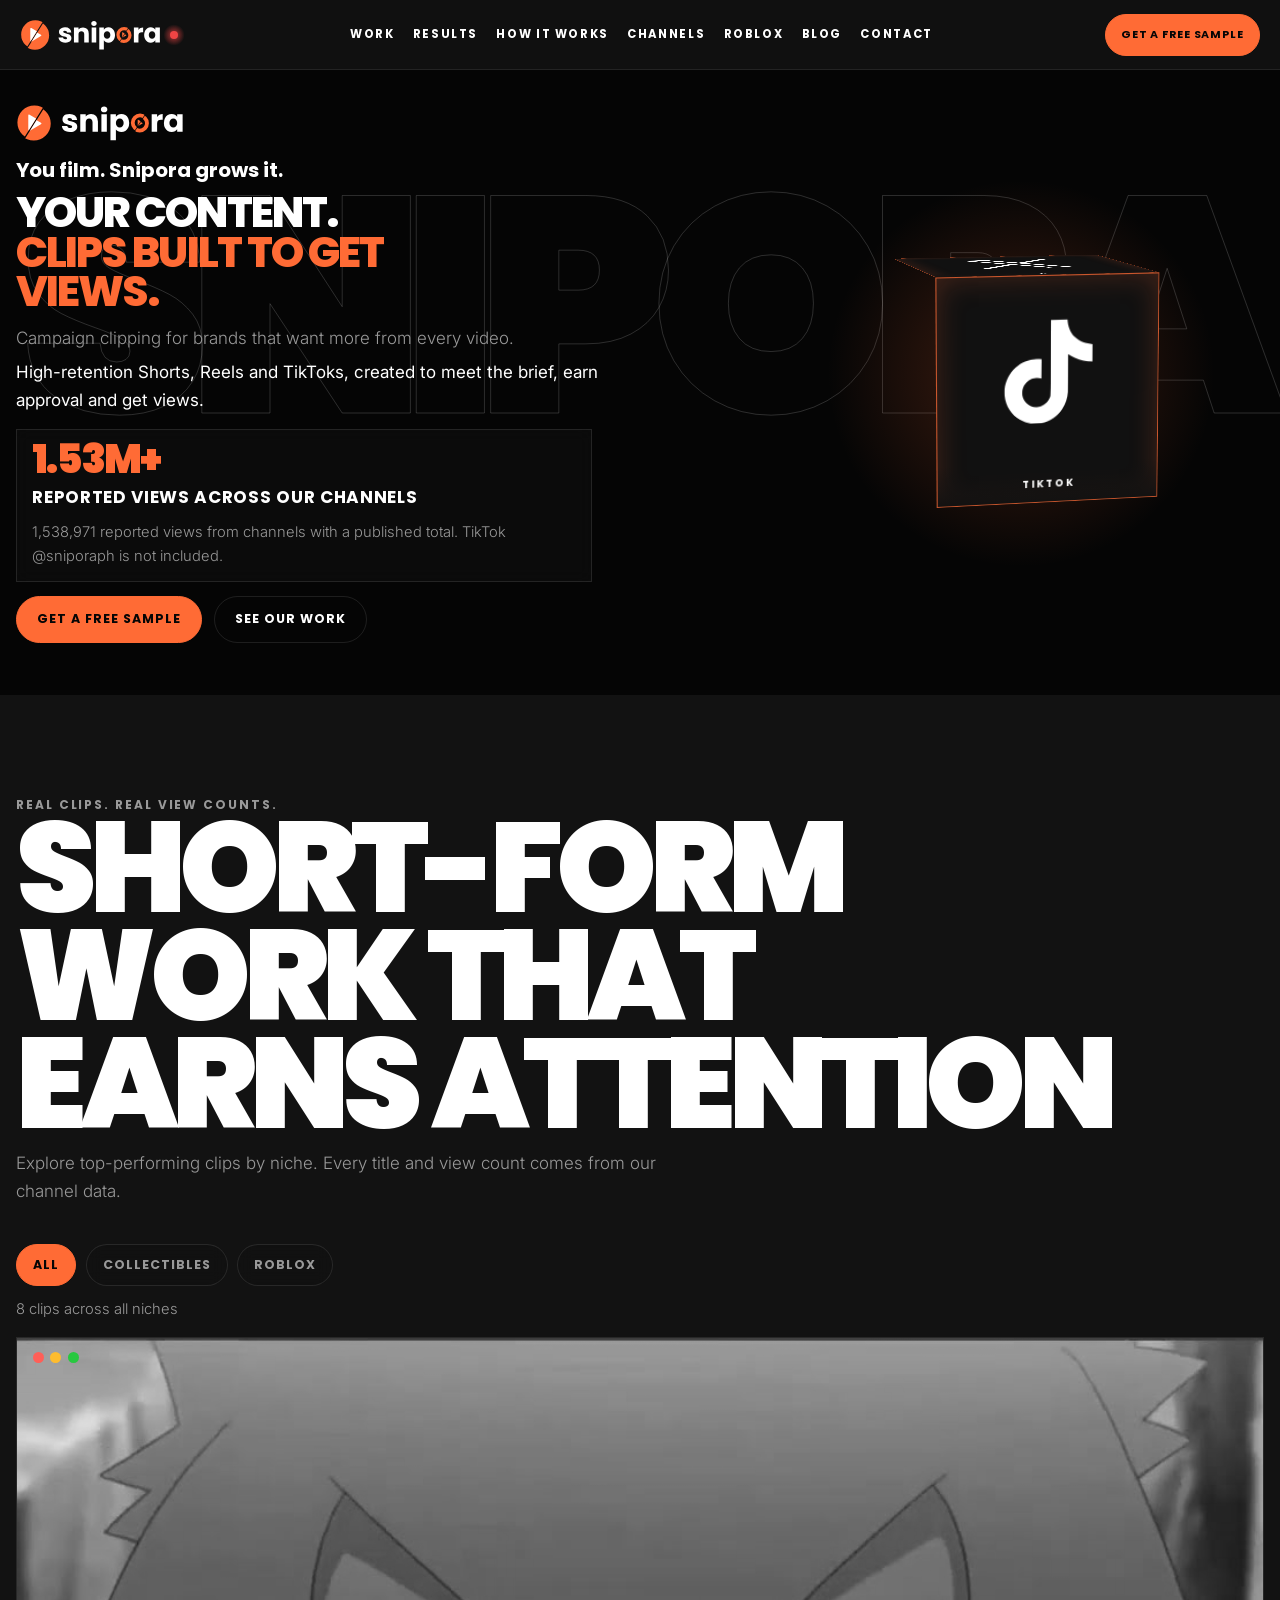
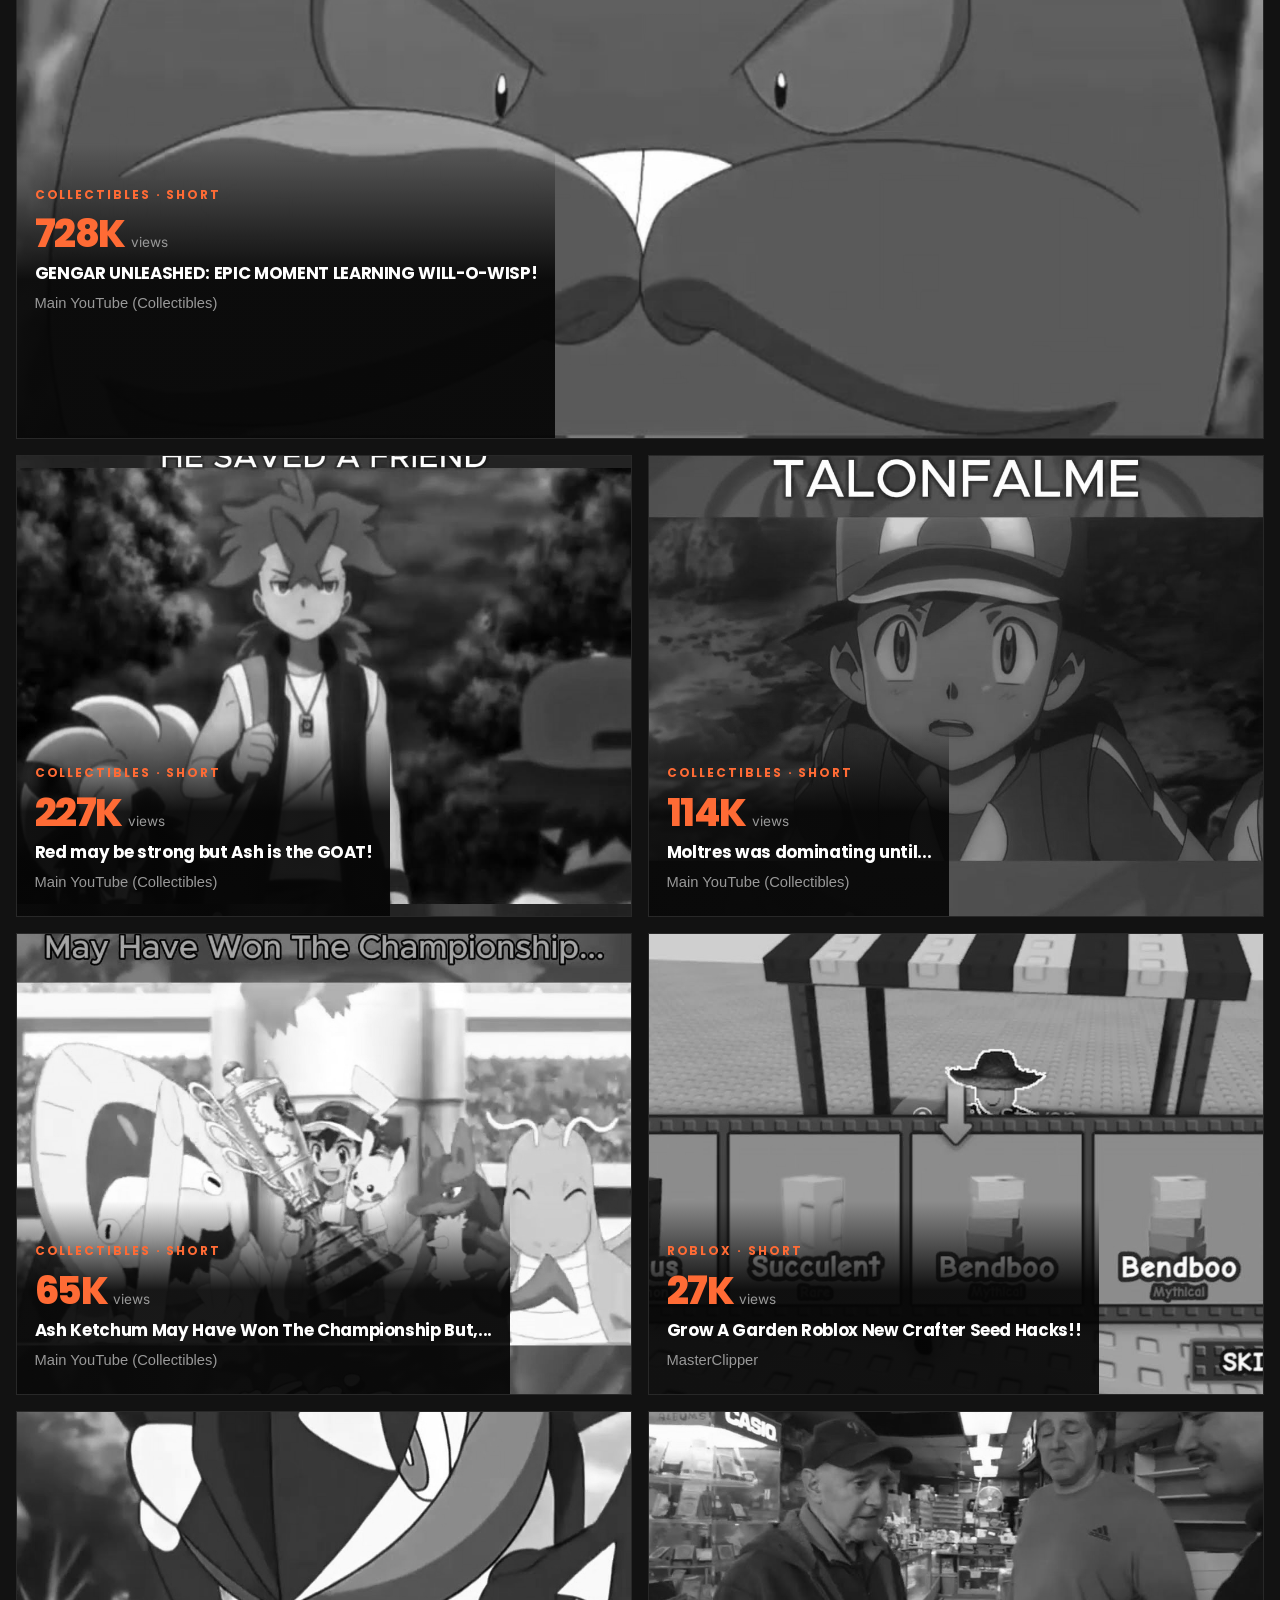
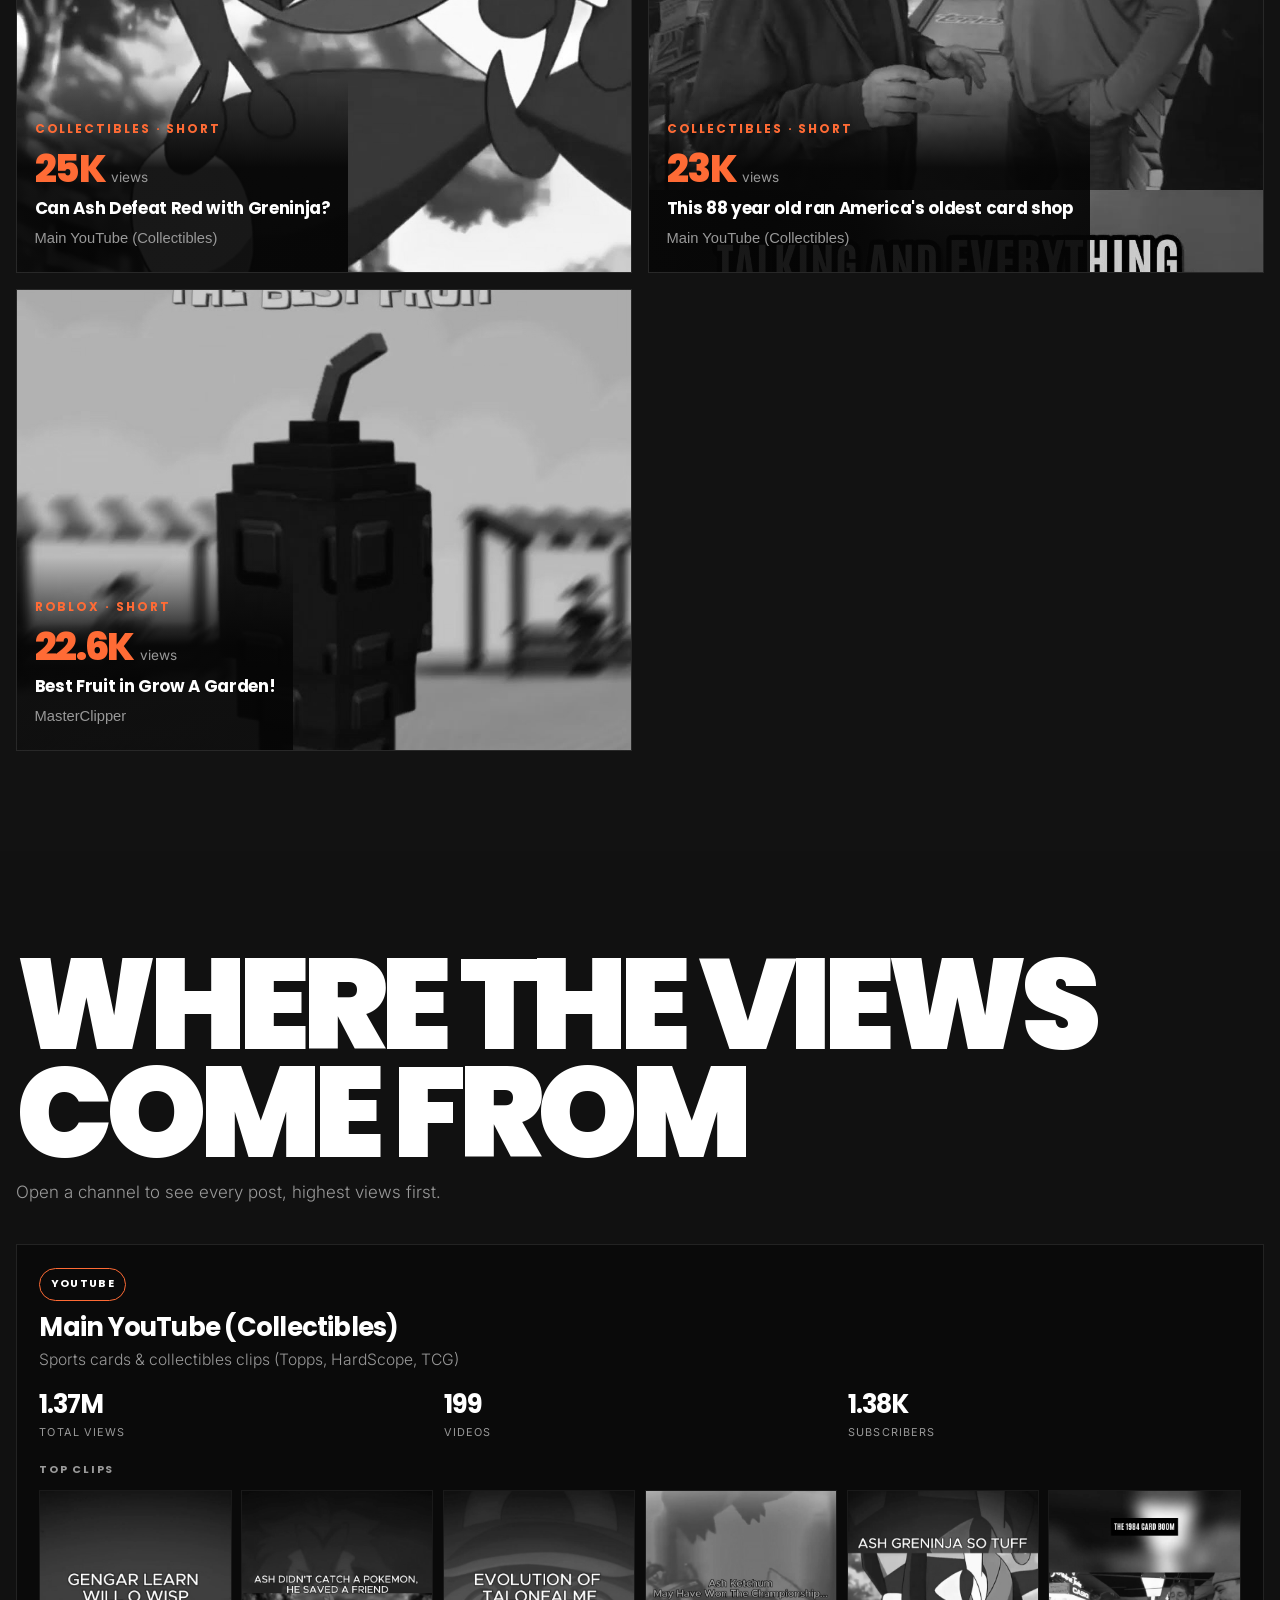
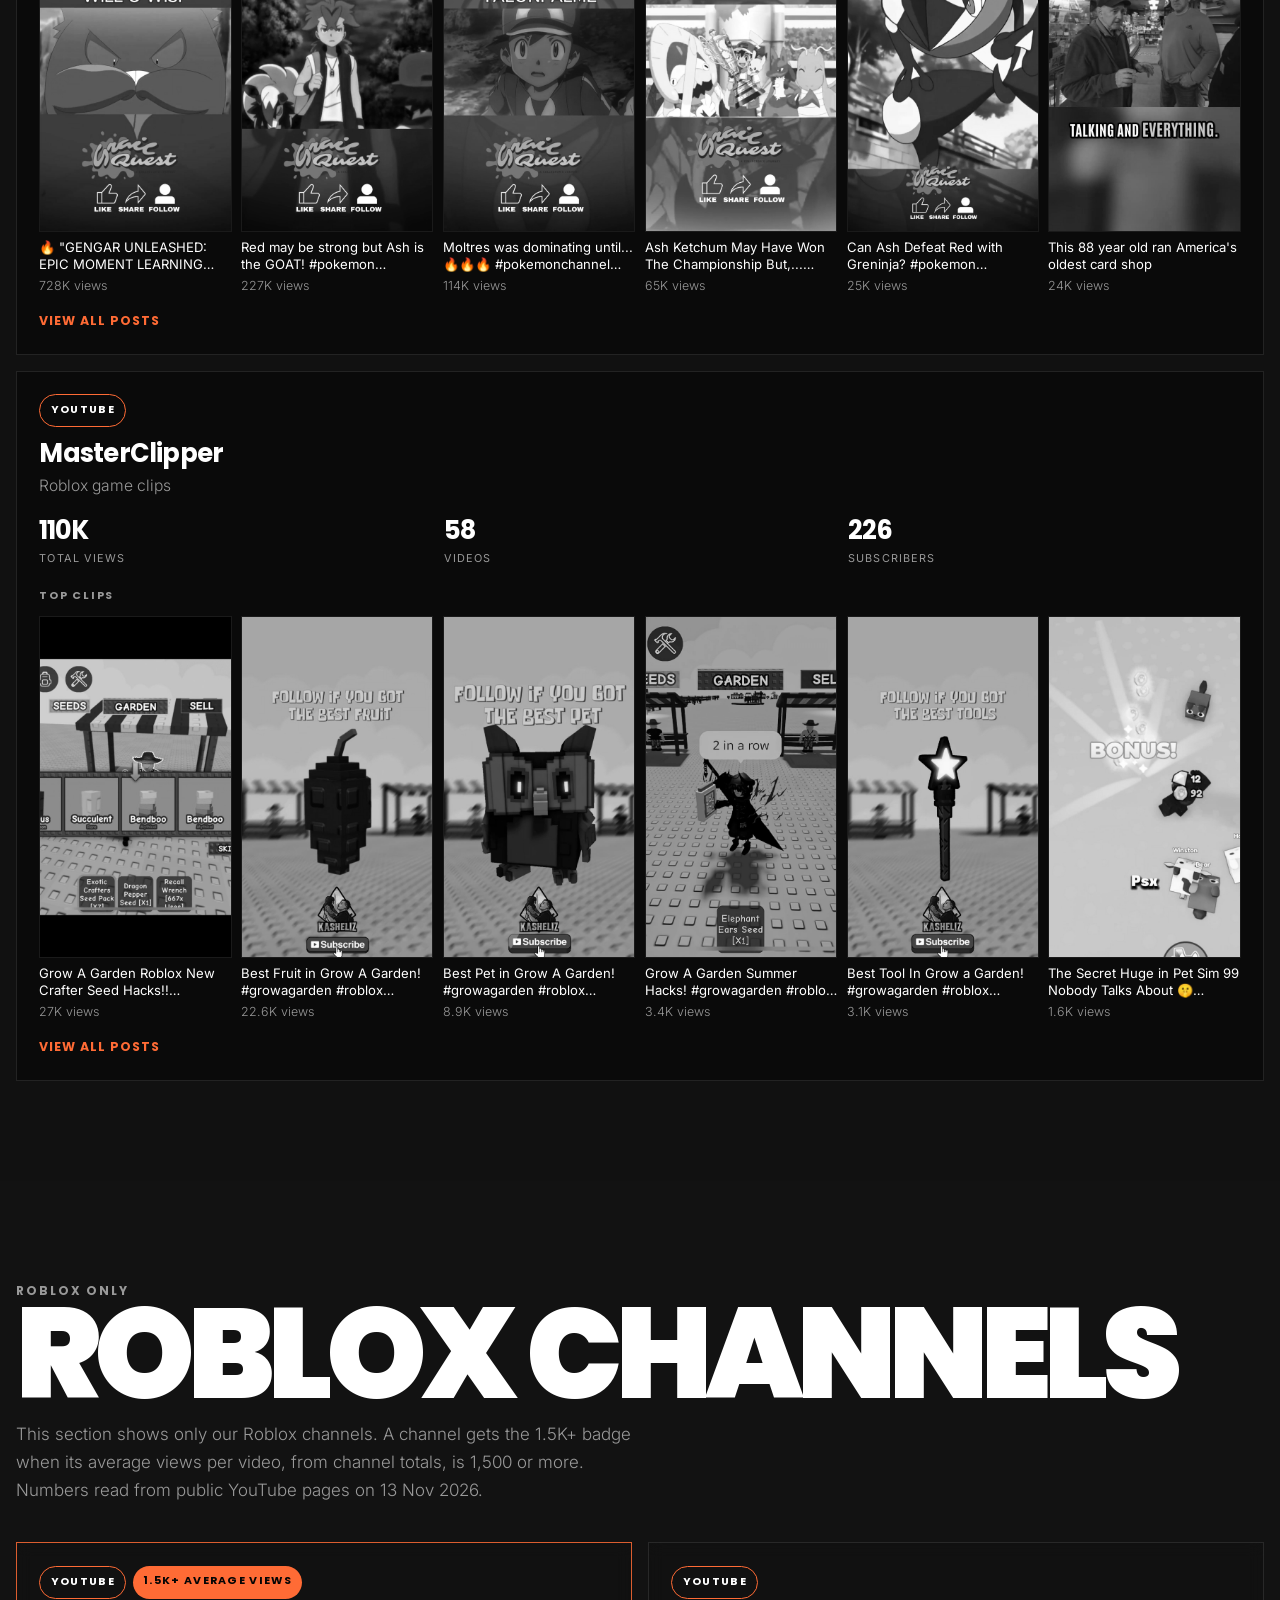
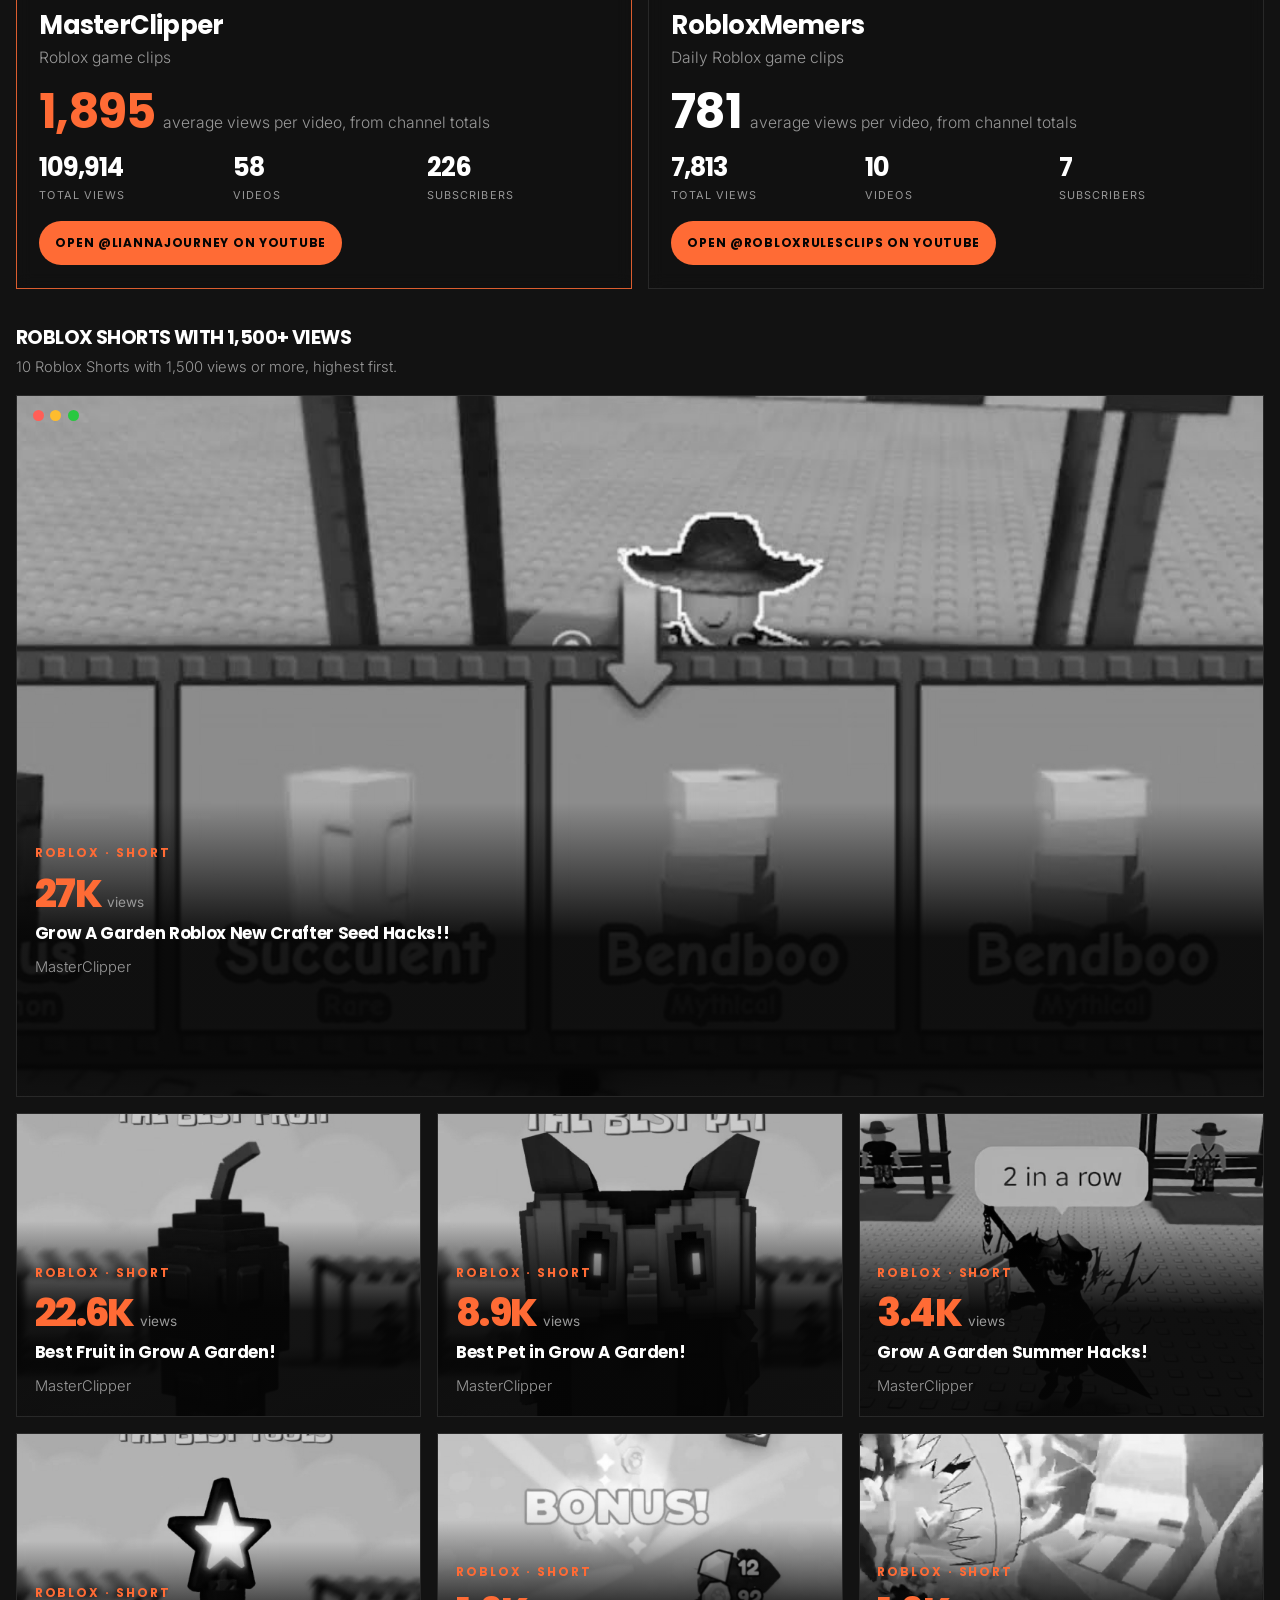
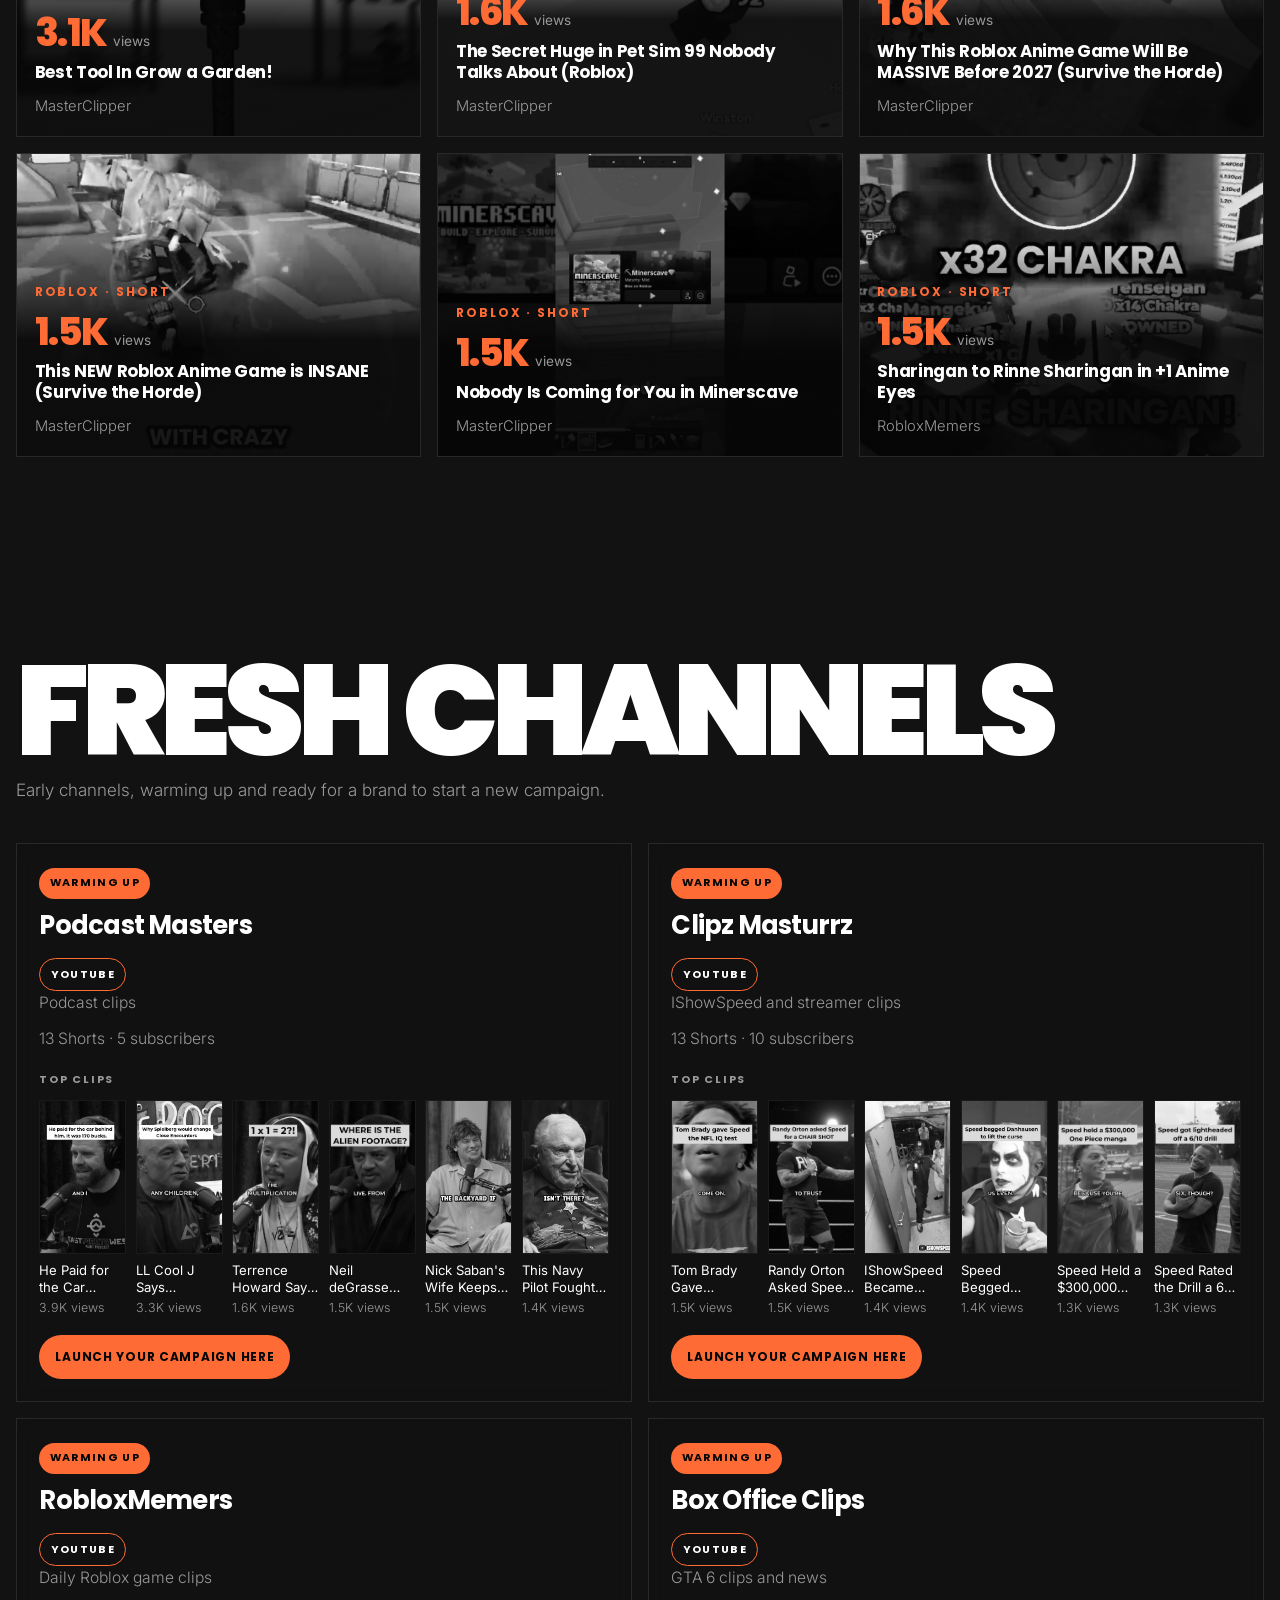
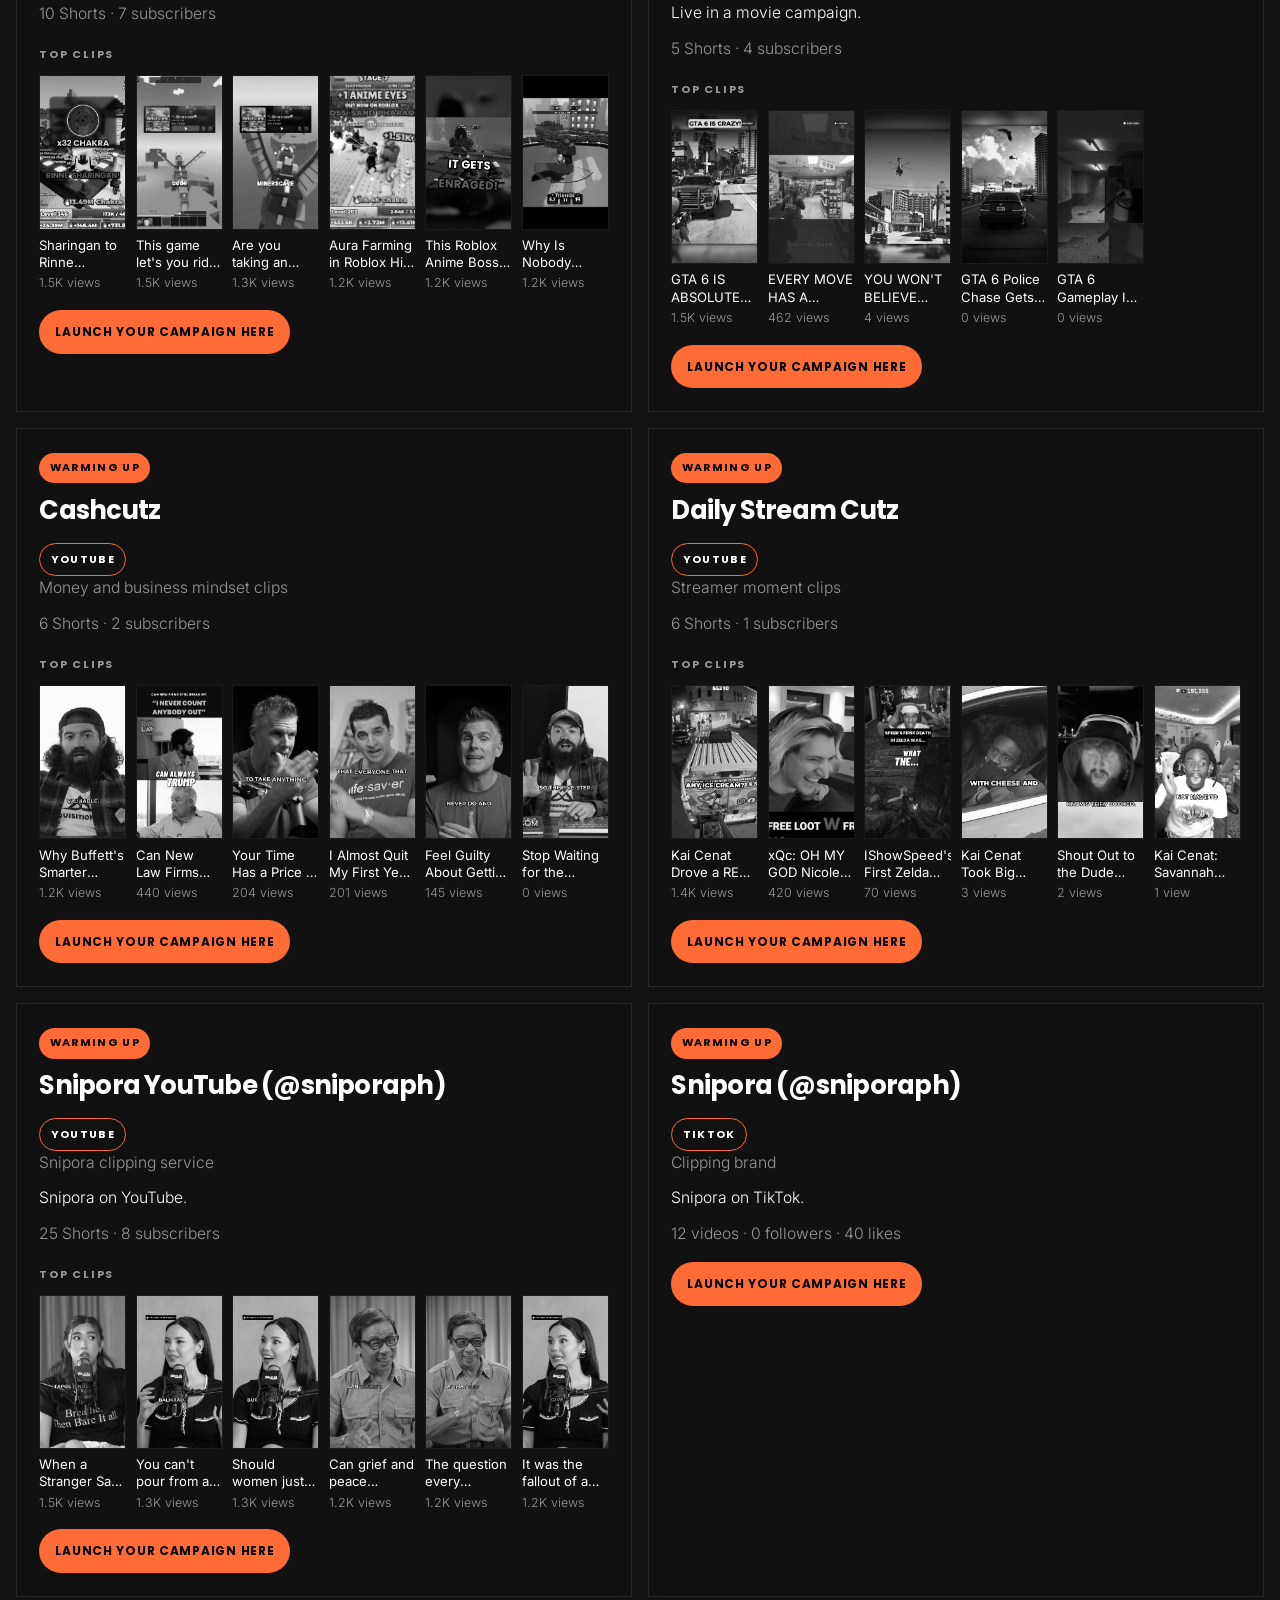
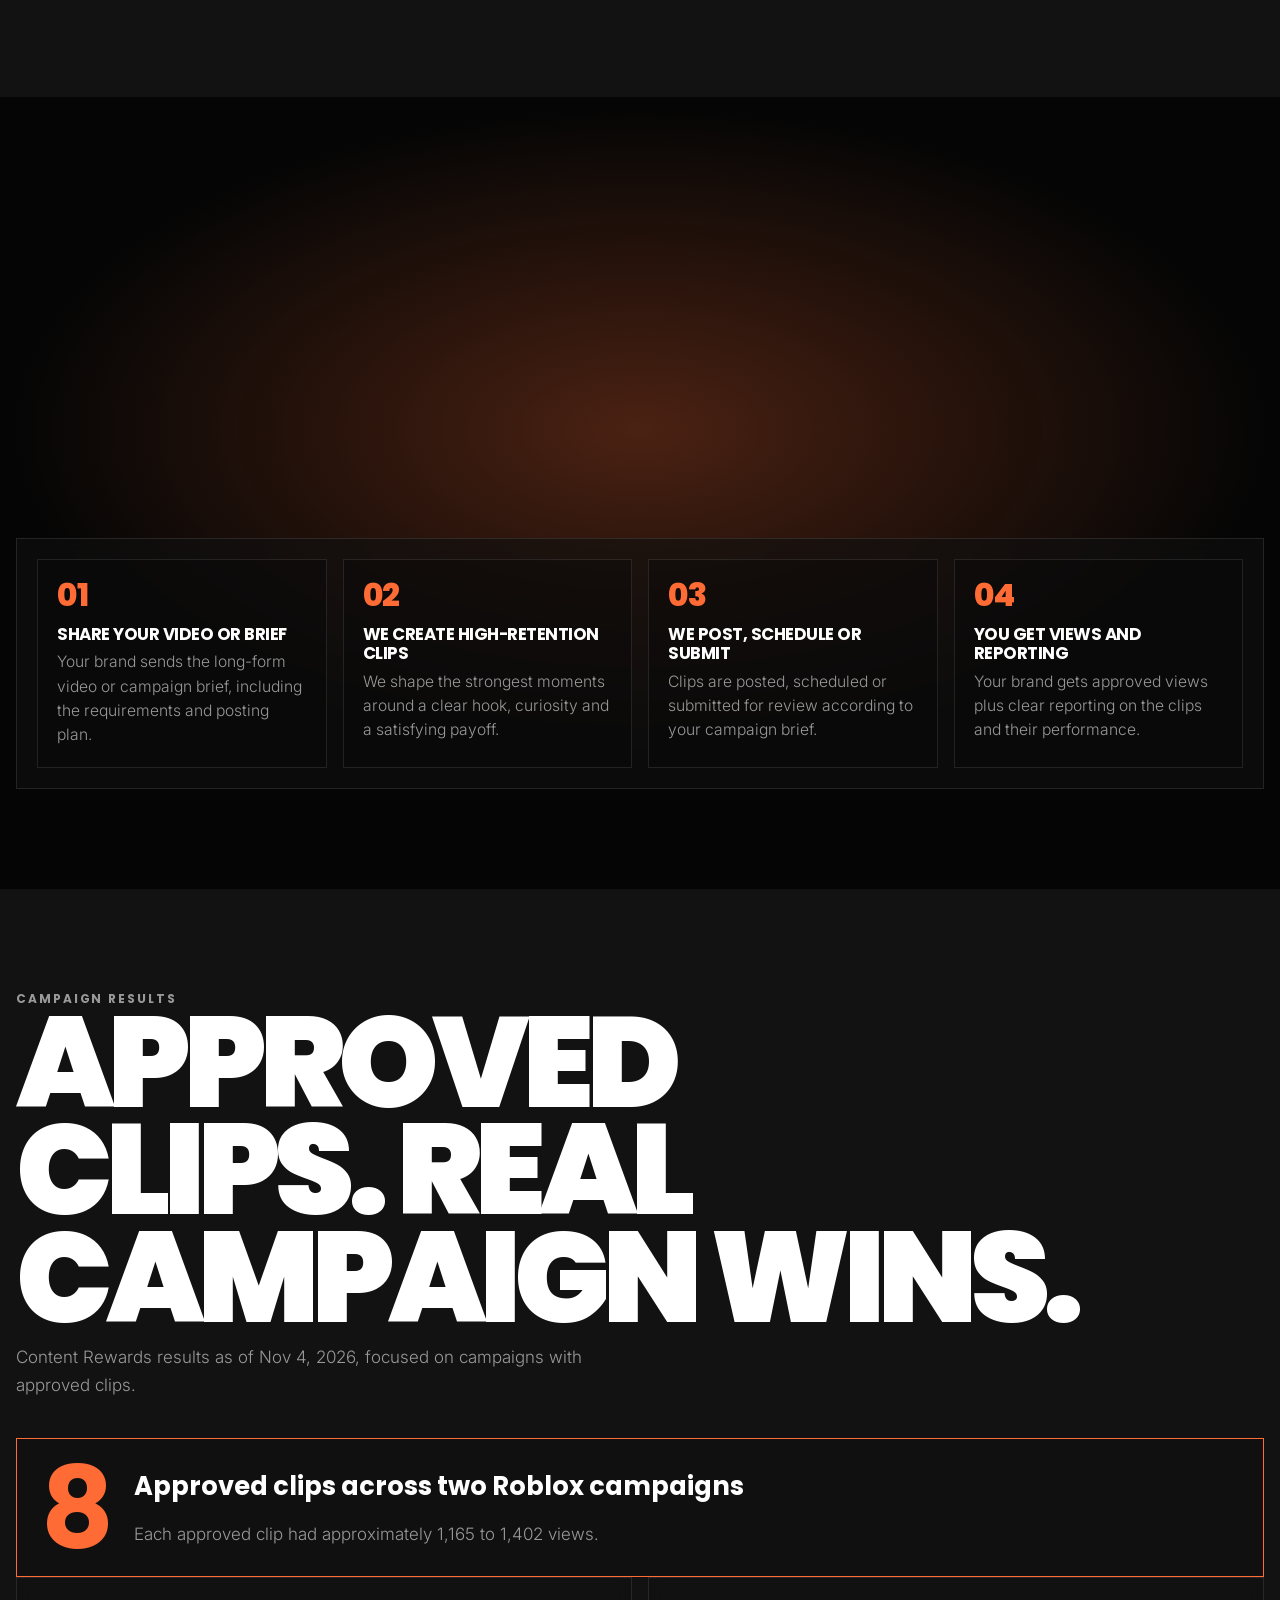
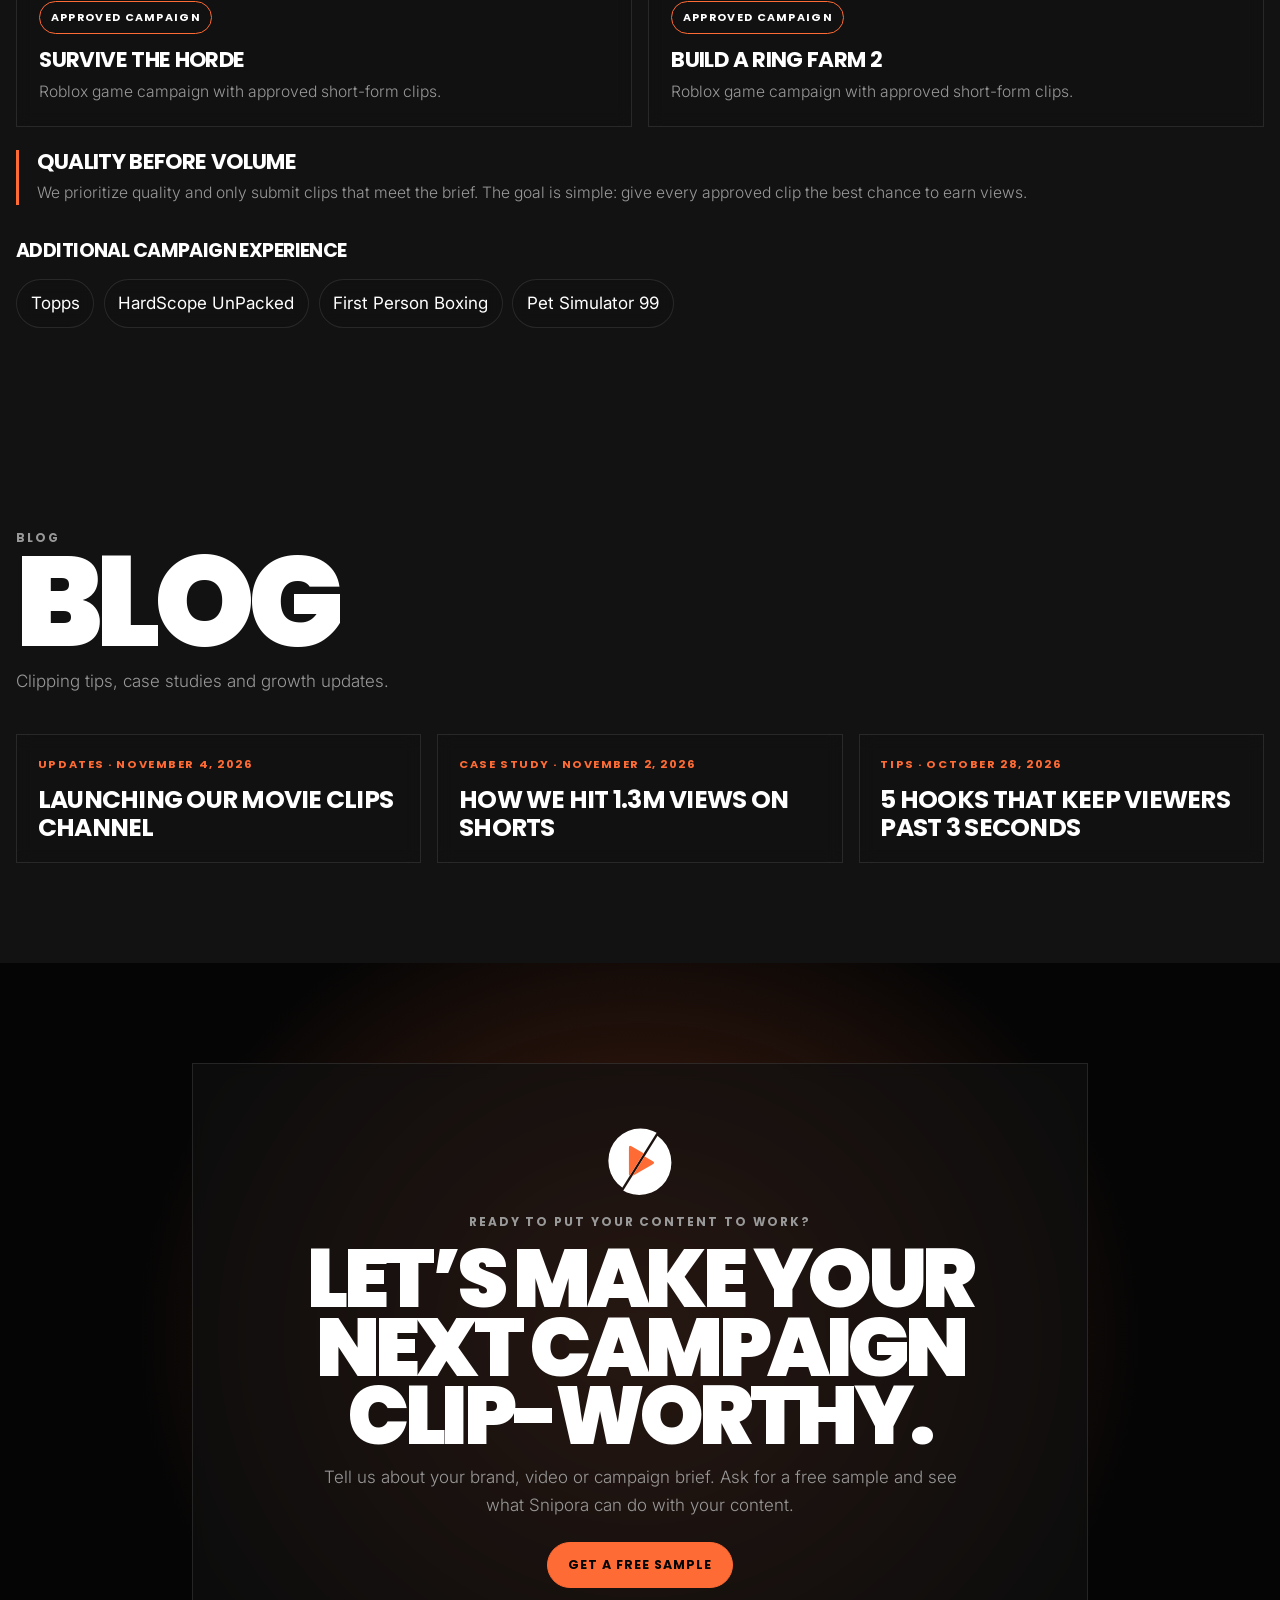
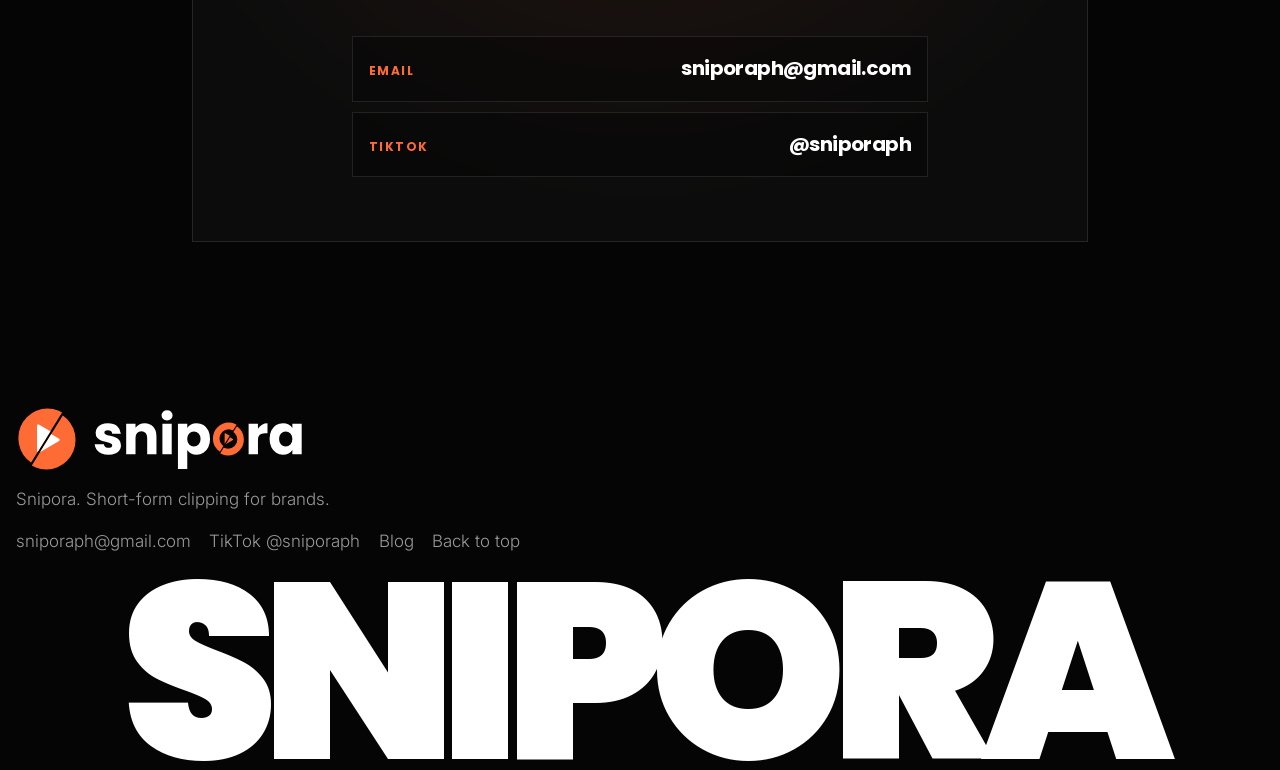
==== commit b7eb948c: "Add all working and warmup channels, Roblox section (read 13 Nov 2026) Co-authored-by: Rod Alicante " ====
--- a/index.html
+++ b/index.html
@@ -12,7 +12,7 @@
   <link rel="preconnect" href="https://fonts.gstatic.com" crossorigin>
   <link href="https://fonts.googleapis.com/css2?family=Inter:wght@300;400&family=Poppins:wght@700;800;900&display=swap" rel="stylesheet">
   <link rel="preload" href="assets/snipora-logo-on-dark.svg" as="image">
-  <link rel="stylesheet" href="styles.css?v=20261110a">
+  <link rel="stylesheet" href="styles.css?v=20261113a">
 </head>
 <body>
   <a class="skip" href="#content">Skip to content</a>
@@ -30,6 +30,7 @@
       <a href="#campaigns">Results</a>
       <a href="#services">How it works</a>
       <a href="#channels">Channels</a>
+      <a href="#roblox">Roblox</a>
       <a href="/blog/">Blog</a>
       <a href="#contact">Contact</a>
       <a class="btn primary menu-cta" href="mailto:sniporaph@gmail.com?subject=Free%20sample%20for%20my%20brand">Get a free sample</a>
@@ -52,9 +53,9 @@
           <p class="lede">Campaign clipping for brands that want more from every video.</p>
           <p class="hero-support">High-retention Shorts, Reels and TikToks, created to meet the brief, earn approval and get views.</p>
           <div class="hero-stat">
-            <p class="hero-stat-value" id="hero-stat">1.50M+</p>
+            <p class="hero-stat-value" id="hero-stat">1.53M+</p>
             <p class="hero-stat-label">Reported views across our channels</p>
-            <p class="hero-stat-exact" id="hero-exact">1,502,707 reported views from channels with a published total. TikTok @sniporaph is not included.</p>
+            <p class="hero-stat-exact" id="hero-exact">1,538,971 reported views from channels with a published total. TikTok @sniporaph is not included.</p>
           </div>
           <div class="cta">
             <a class="btn primary" href="mailto:sniporaph@gmail.com?subject=Free%20sample%20for%20my%20brand">Get a free sample</a>
@@ -109,6 +110,20 @@
           <p>Open a channel to see every post, highest views first.</p>
         </div>
         <div class="channel-grid" id="channel-grid"></div>
+      </div>
+    </section>
+
+    <section id="roblox" aria-labelledby="roblox-title">
+      <div class="wrap">
+        <div class="head reveal">
+          <p class="eyebrow">Roblox only</p>
+          <h2 id="roblox-title">Roblox channels</h2>
+          <p>This section shows only our Roblox channels. A channel gets the 1.5K+ badge when its average views per video, from channel totals, is 1,500 or more. Numbers read from public YouTube pages on 13 Nov 2026.</p>
+        </div>
+        <div class="roblox-grid" id="roblox-grid"></div>
+        <h3 class="subhead roblox-subhead">Roblox Shorts with 1,500+ views</h3>
+        <p class="filter-status" id="roblox-status" aria-live="polite"></p>
+        <div class="clip-row roblox-row" id="roblox-row"></div>
       </div>
     </section>
 
@@ -237,6 +252,6 @@
   <noscript>
     <p class="noscript">Channel stats load from data/channels.json and need JavaScript. Services, campaign results, and contact details are on this page.</p>
   </noscript>
-  <script src="script.js?v=20261110a"></script>
+  <script src="script.js?v=20261113a"></script>
 </body>
 </html>
--- a/styles.css
+++ b/styles.css
@@ -1379,3 +1379,48 @@
   .clip-card img,
   .shelf-thumb img { transition: none; }
 }
+
+/* Roblox channels */
+.roblox-grid {
+  display: grid;
+  gap: 1rem;
+  min-width: 0;
+}
+
+.roblox-card { min-width: 0; }
+.roblox-card.is-hit { border-color: rgba(255, 107, 53, 0.85); }
+.roblox-card .card-kicker { flex-wrap: wrap; }
+
+.roblox-avg {
+  display: flex;
+  flex-wrap: wrap;
+  align-items: baseline;
+  gap: 0.35rem 0.6rem;
+  margin: 1.1rem 0 0;
+  color: var(--muted);
+  font-size: 0.98rem;
+  line-height: 1.4;
+}
+
+.roblox-avg strong {
+  font-family: var(--display);
+  font-weight: 700;
+  letter-spacing: -0.04em;
+  font-size: clamp(2rem, 4vw, 3rem);
+  line-height: 1;
+  color: var(--text);
+}
+
+.roblox-card.is-hit .roblox-avg strong { color: var(--accent); }
+
+.roblox-subhead { margin-top: 2.4rem; }
+
+a.clip-card { text-decoration: none; }
+
+@media (min-width: 800px) {
+  .roblox-grid { grid-template-columns: 1fr 1fr; }
+}
+
+@media (min-width: 1000px) {
+  .roblox-row { grid-template-columns: repeat(3, minmax(0, 1fr)); }
+}
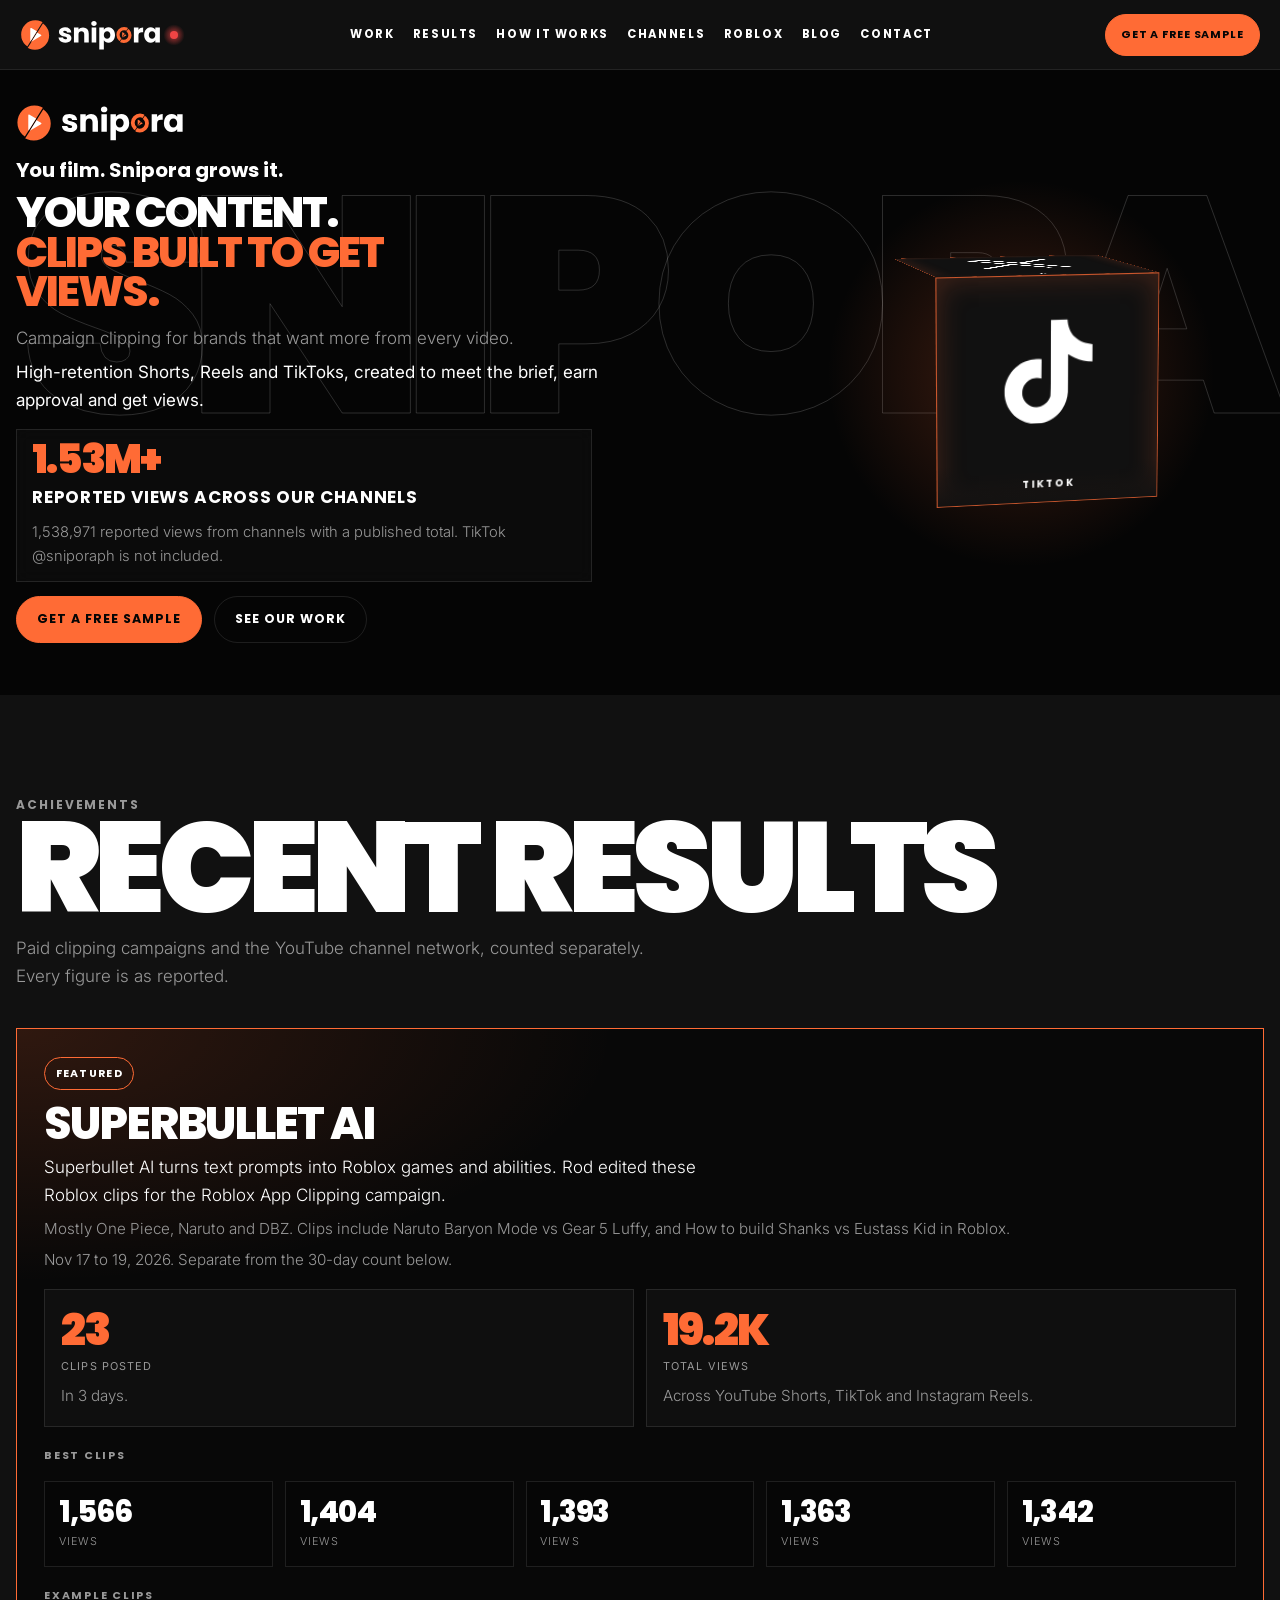
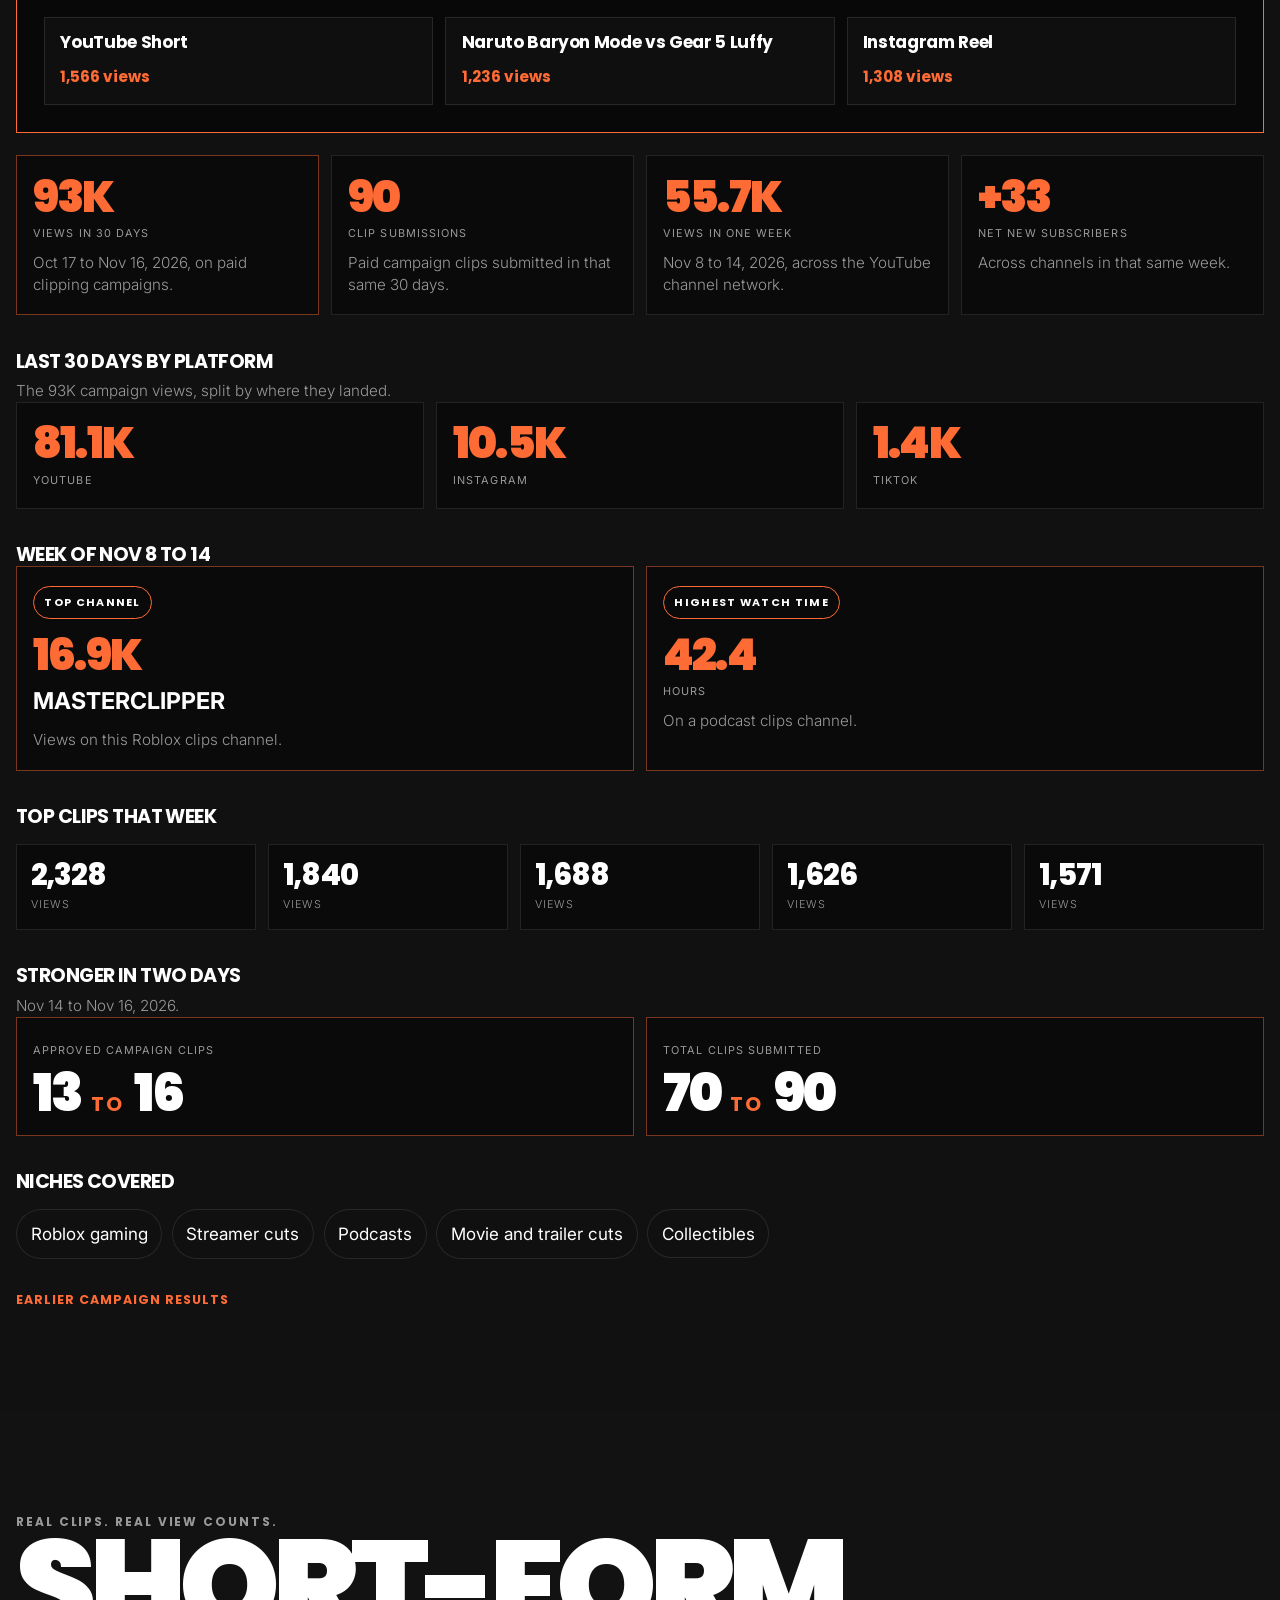
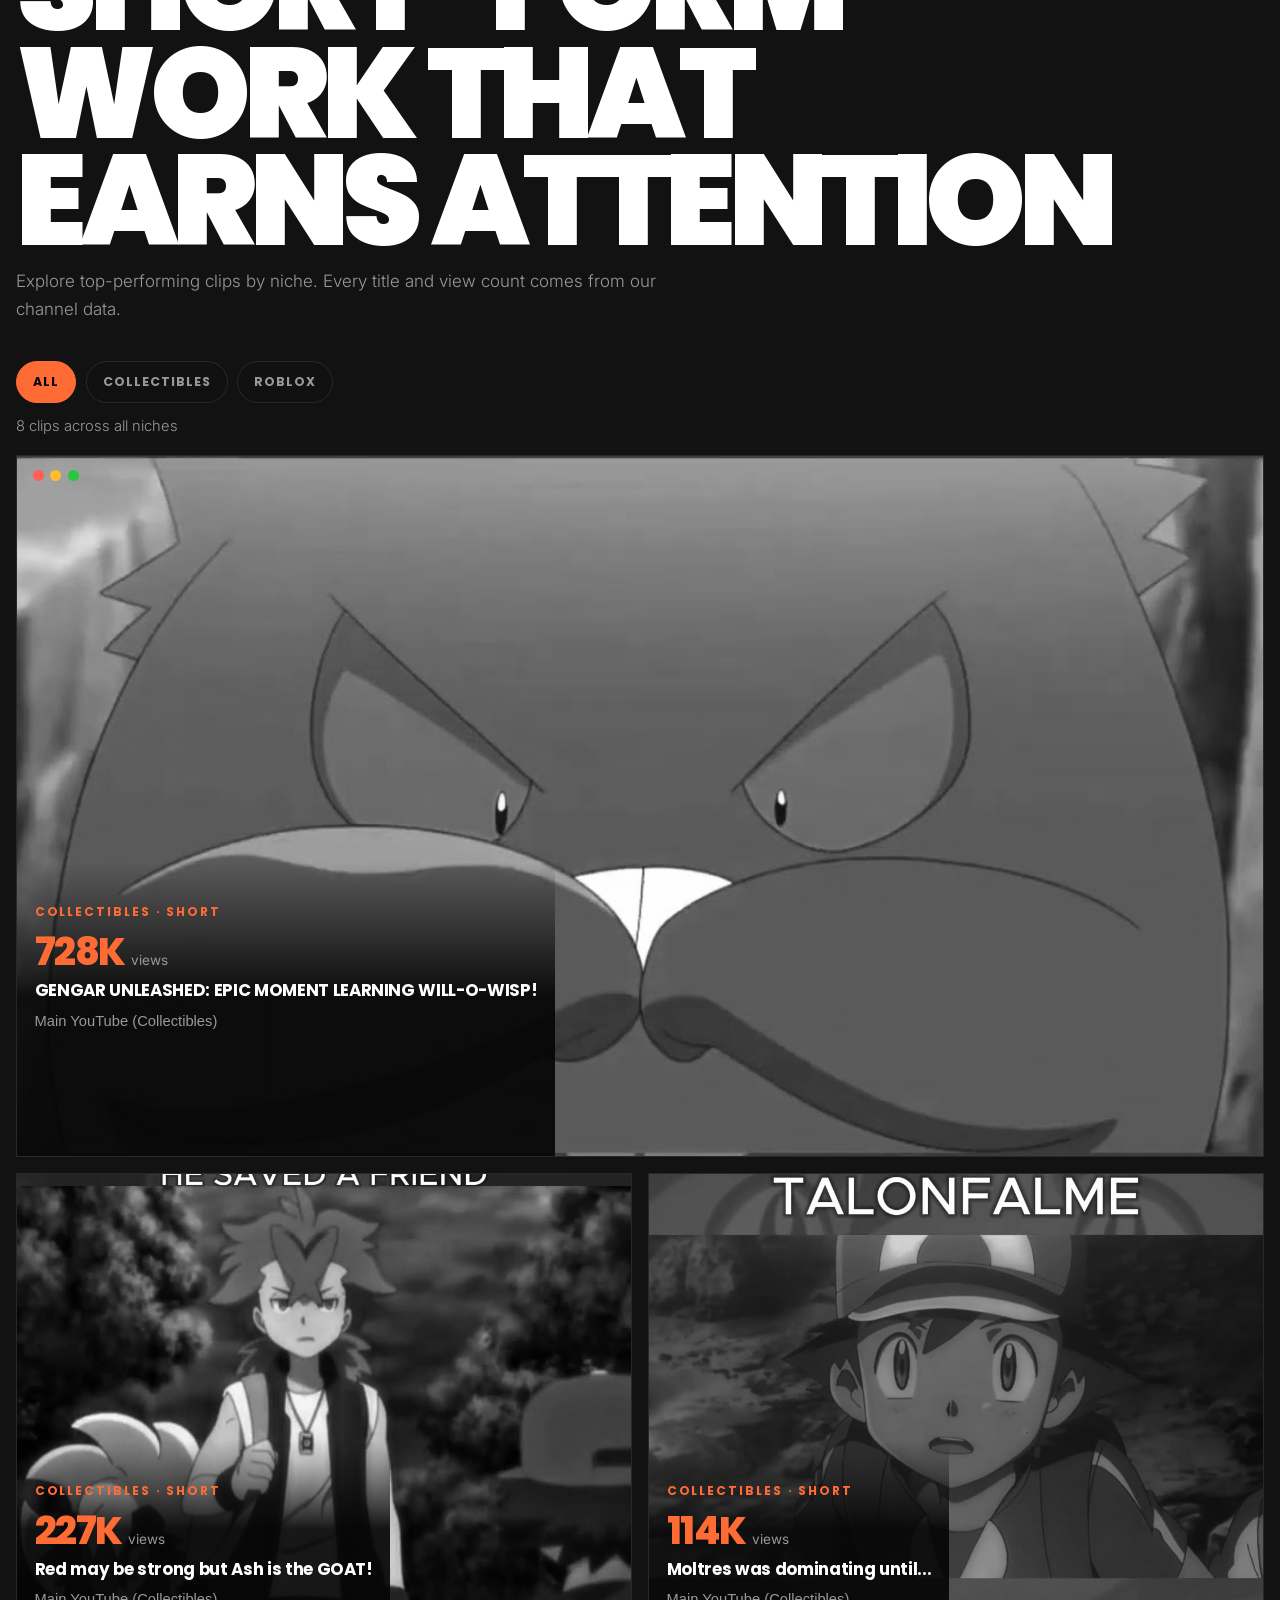
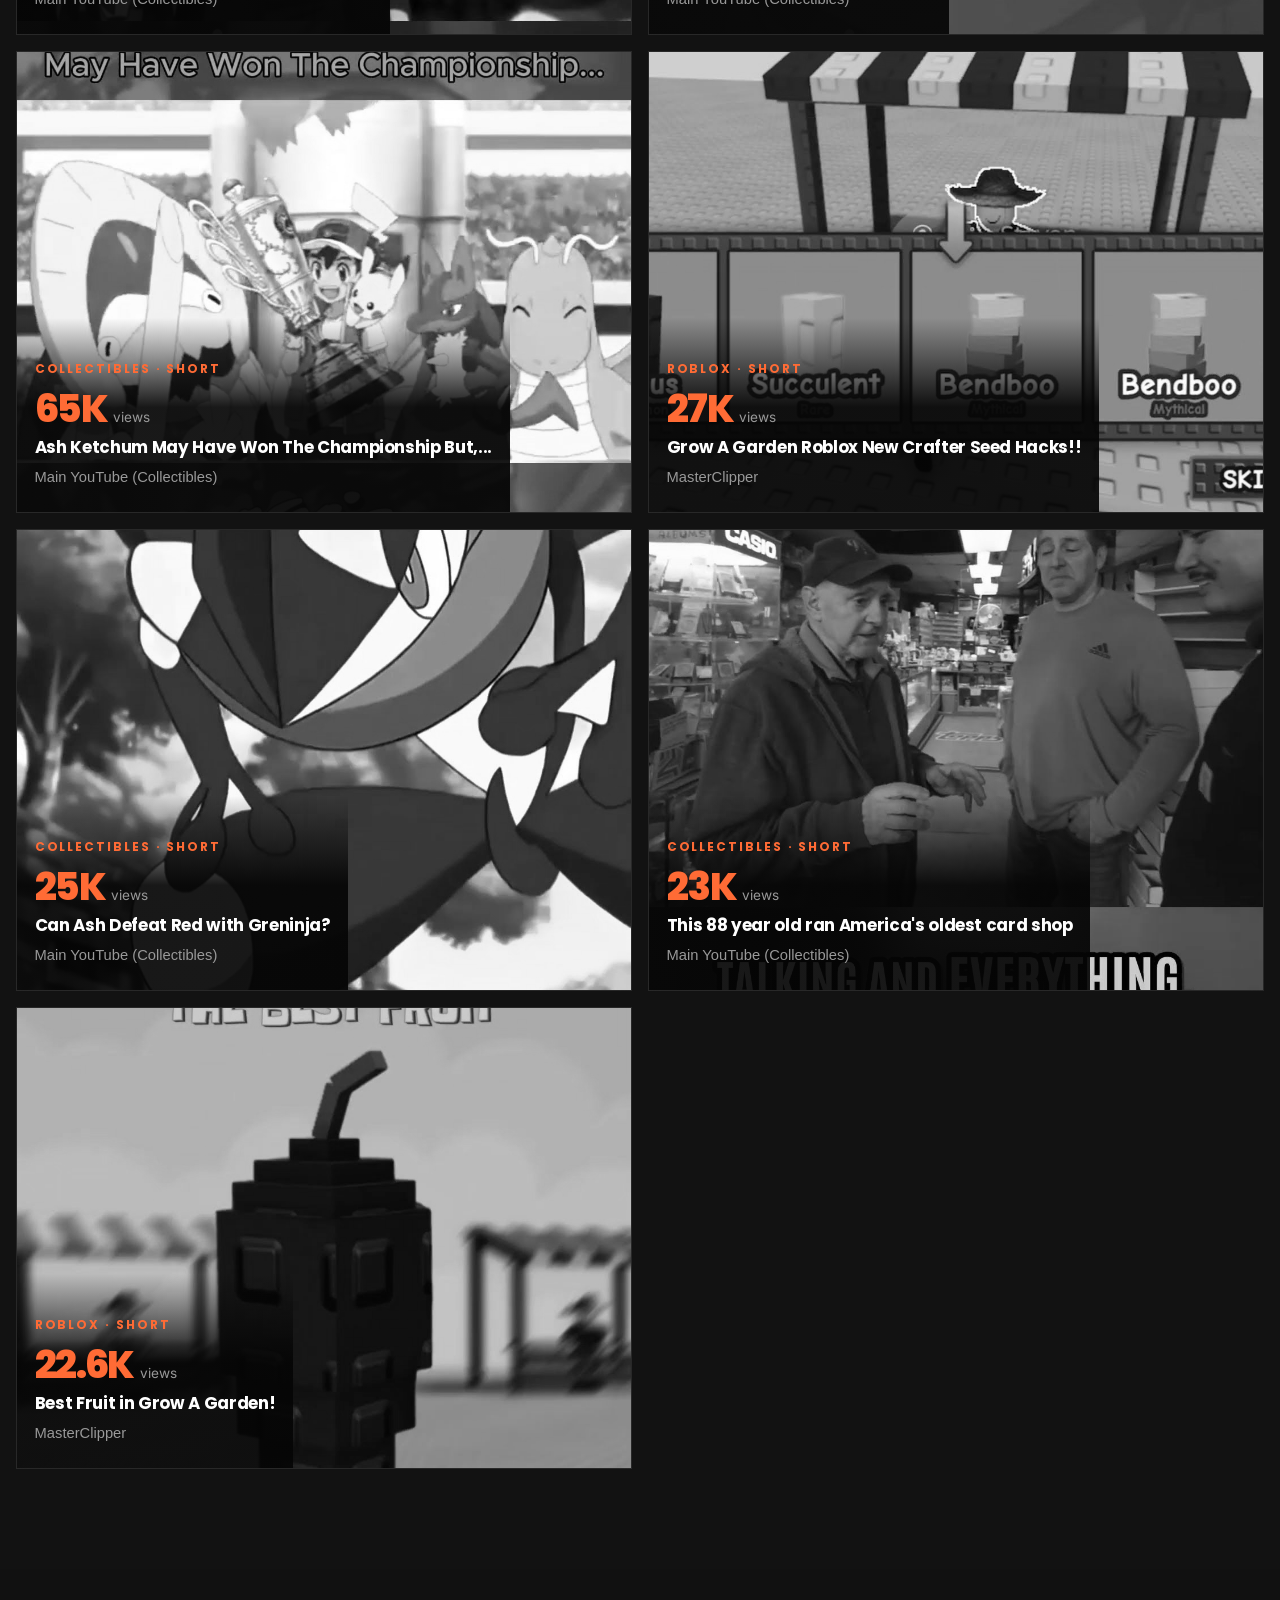
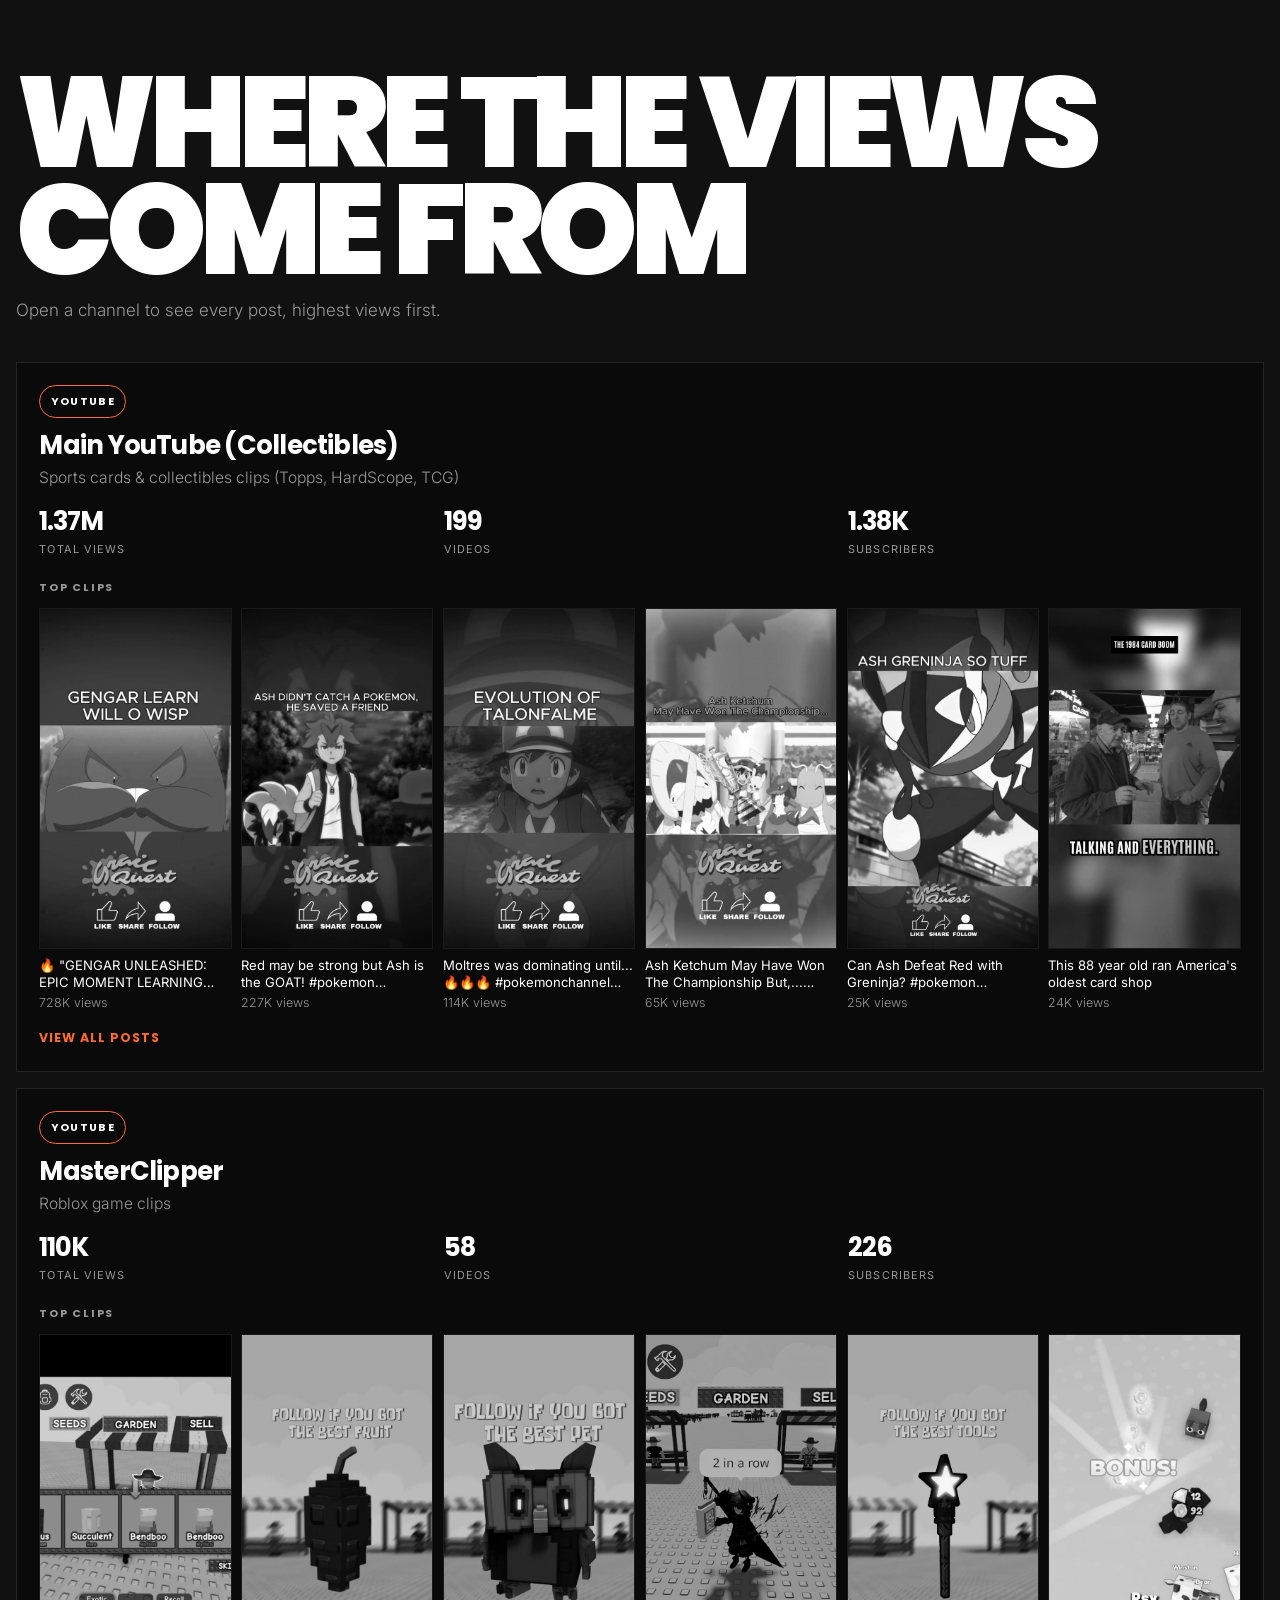
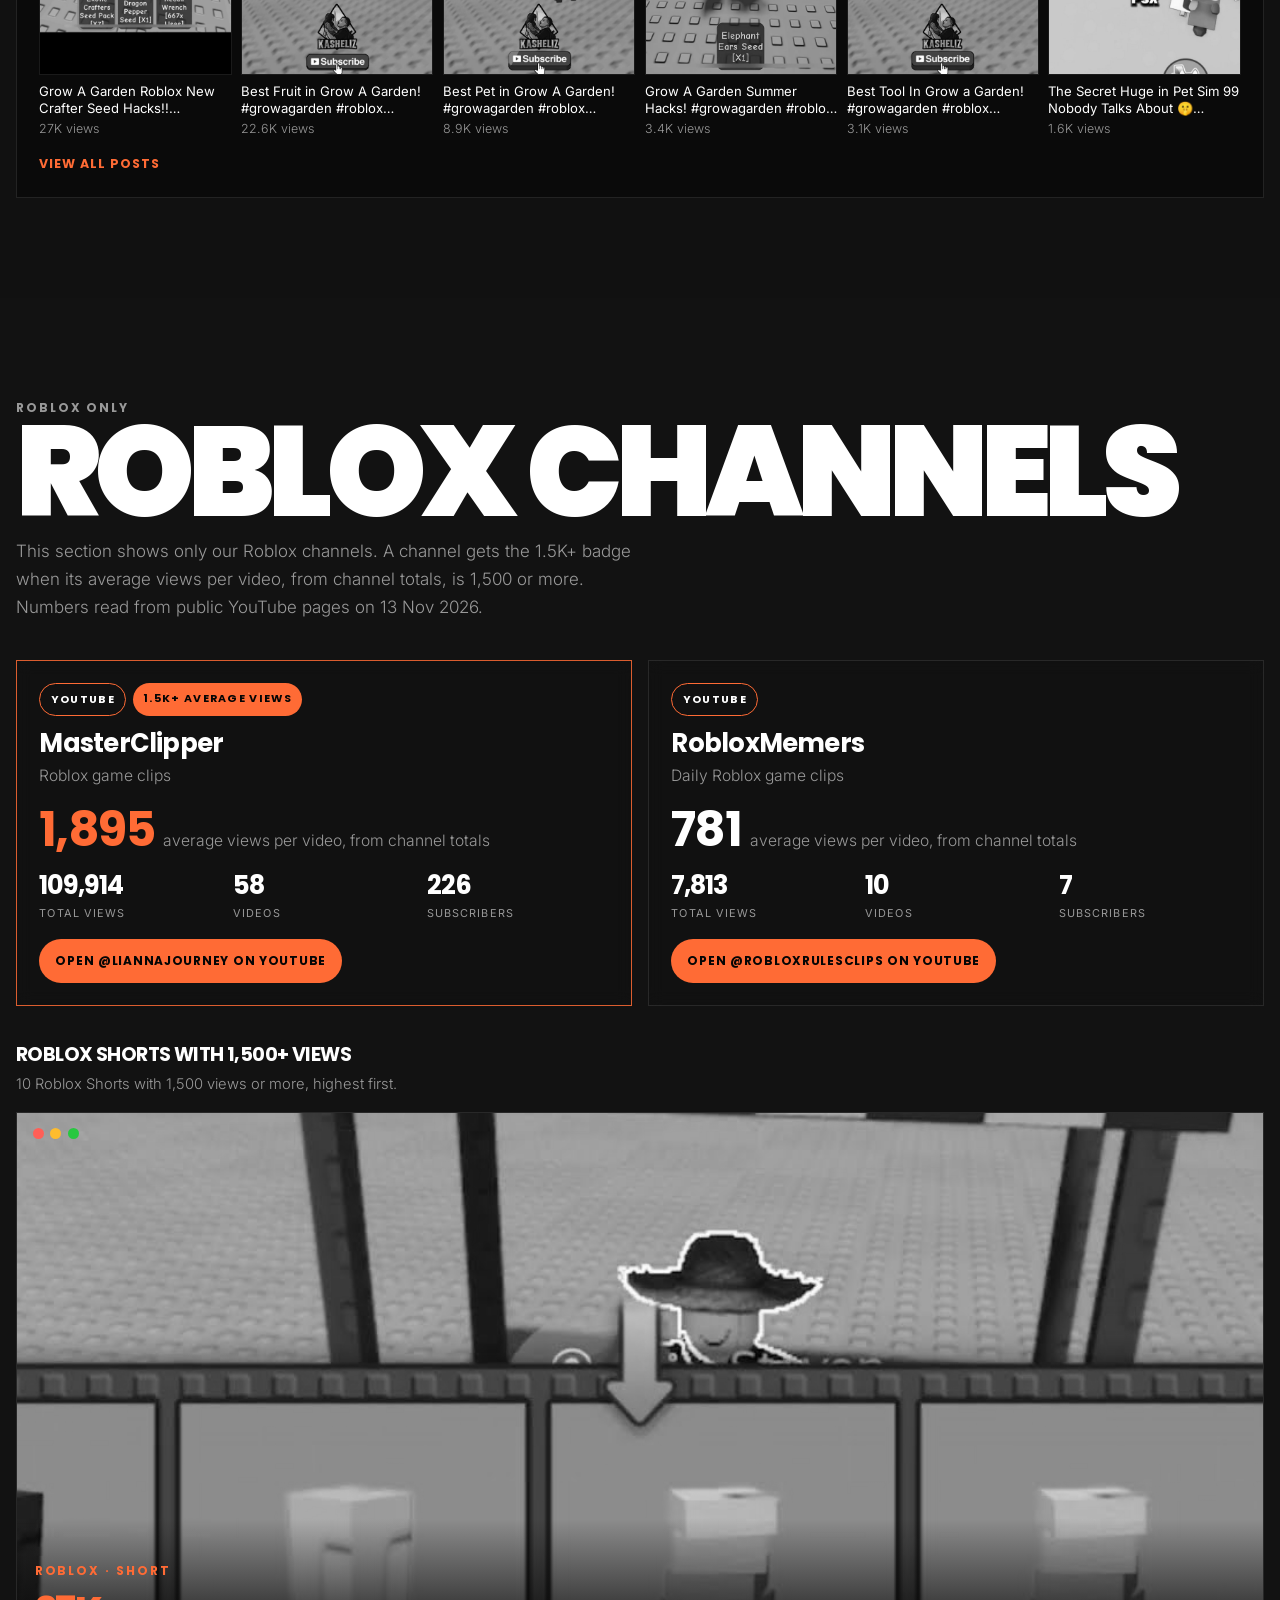
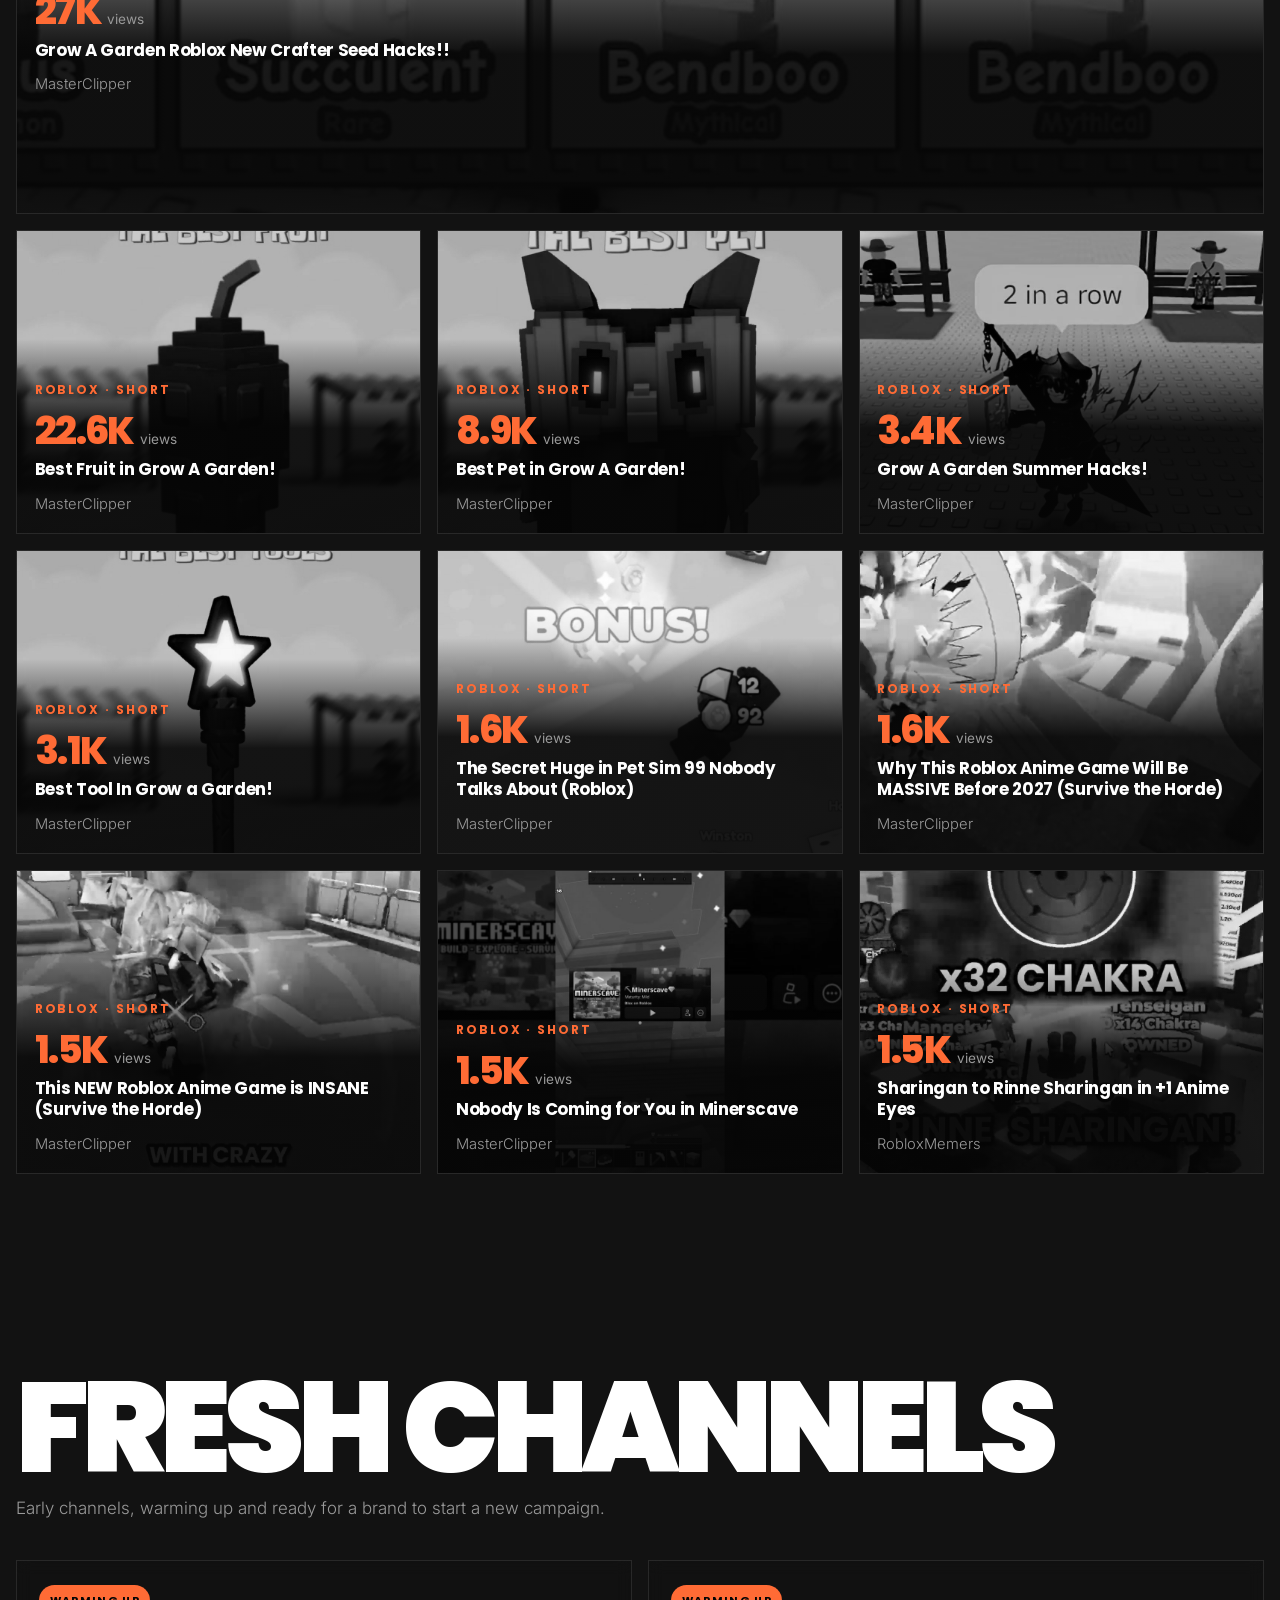
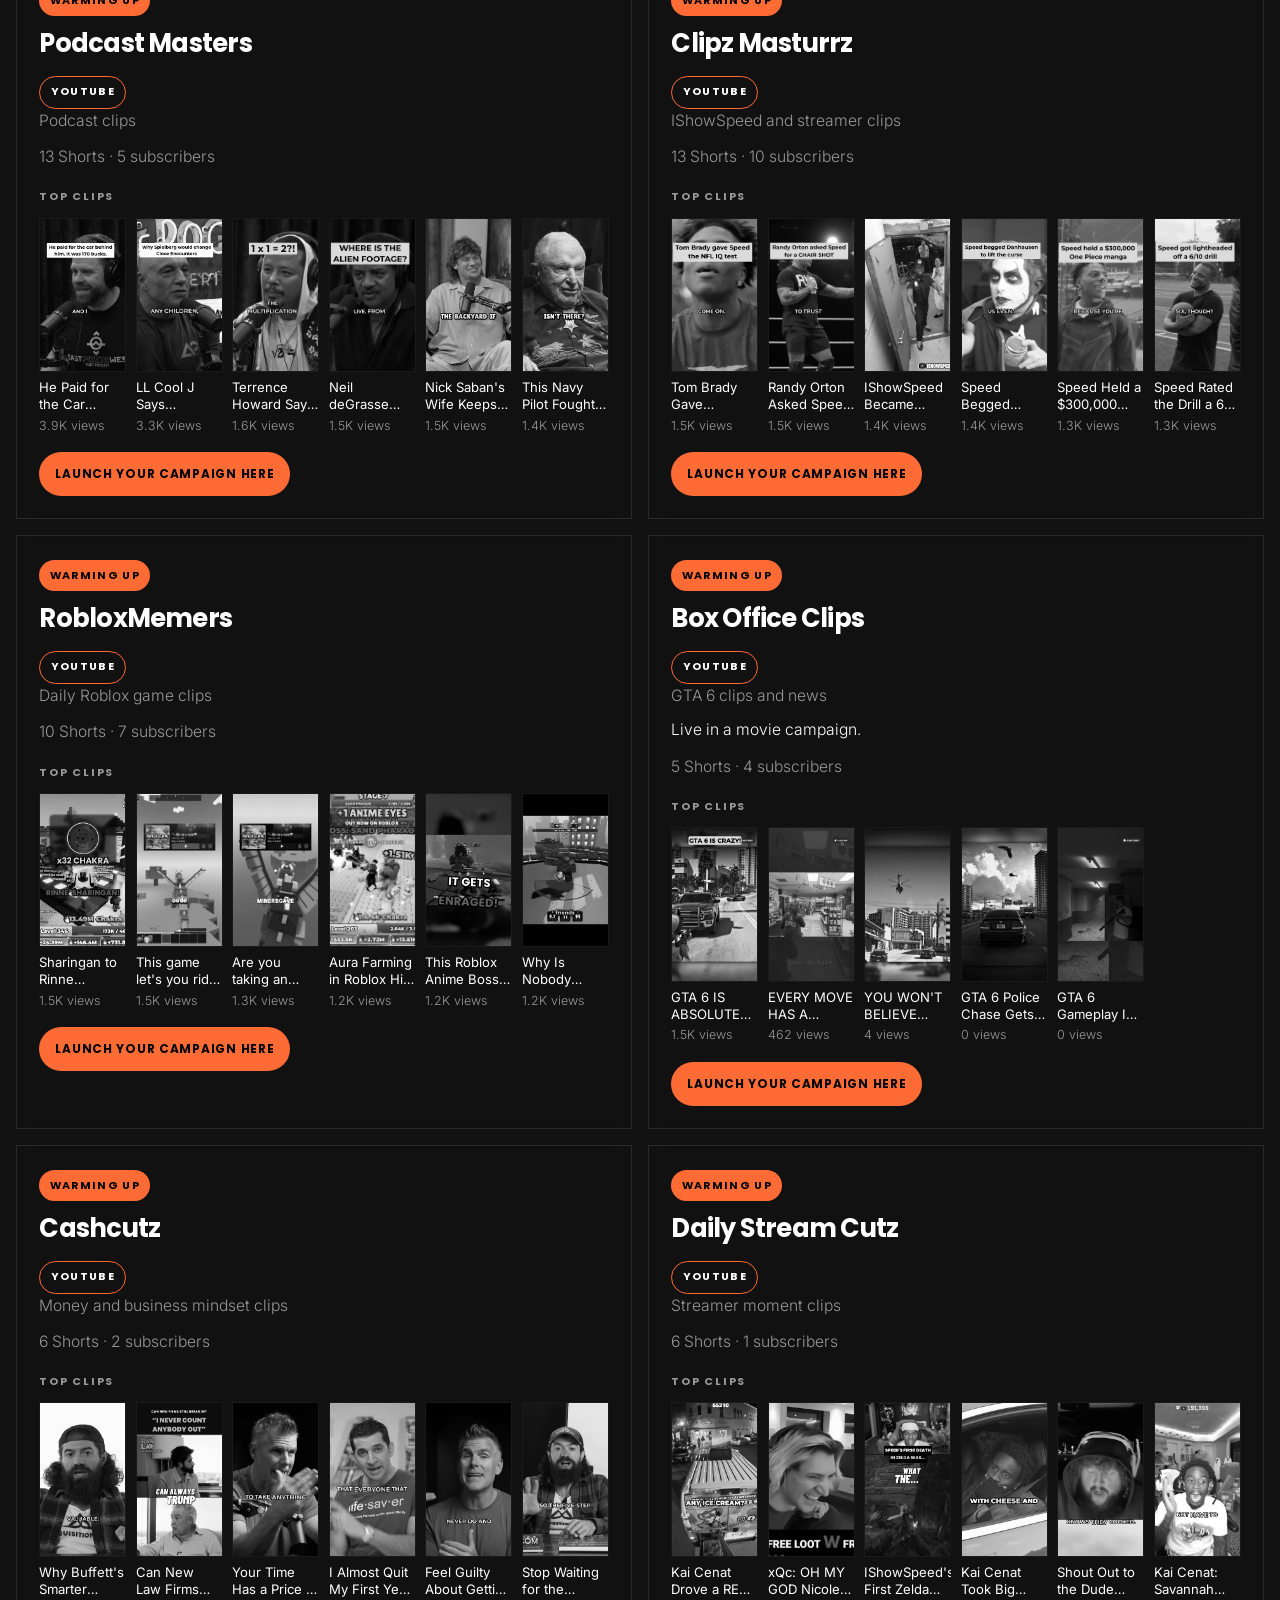
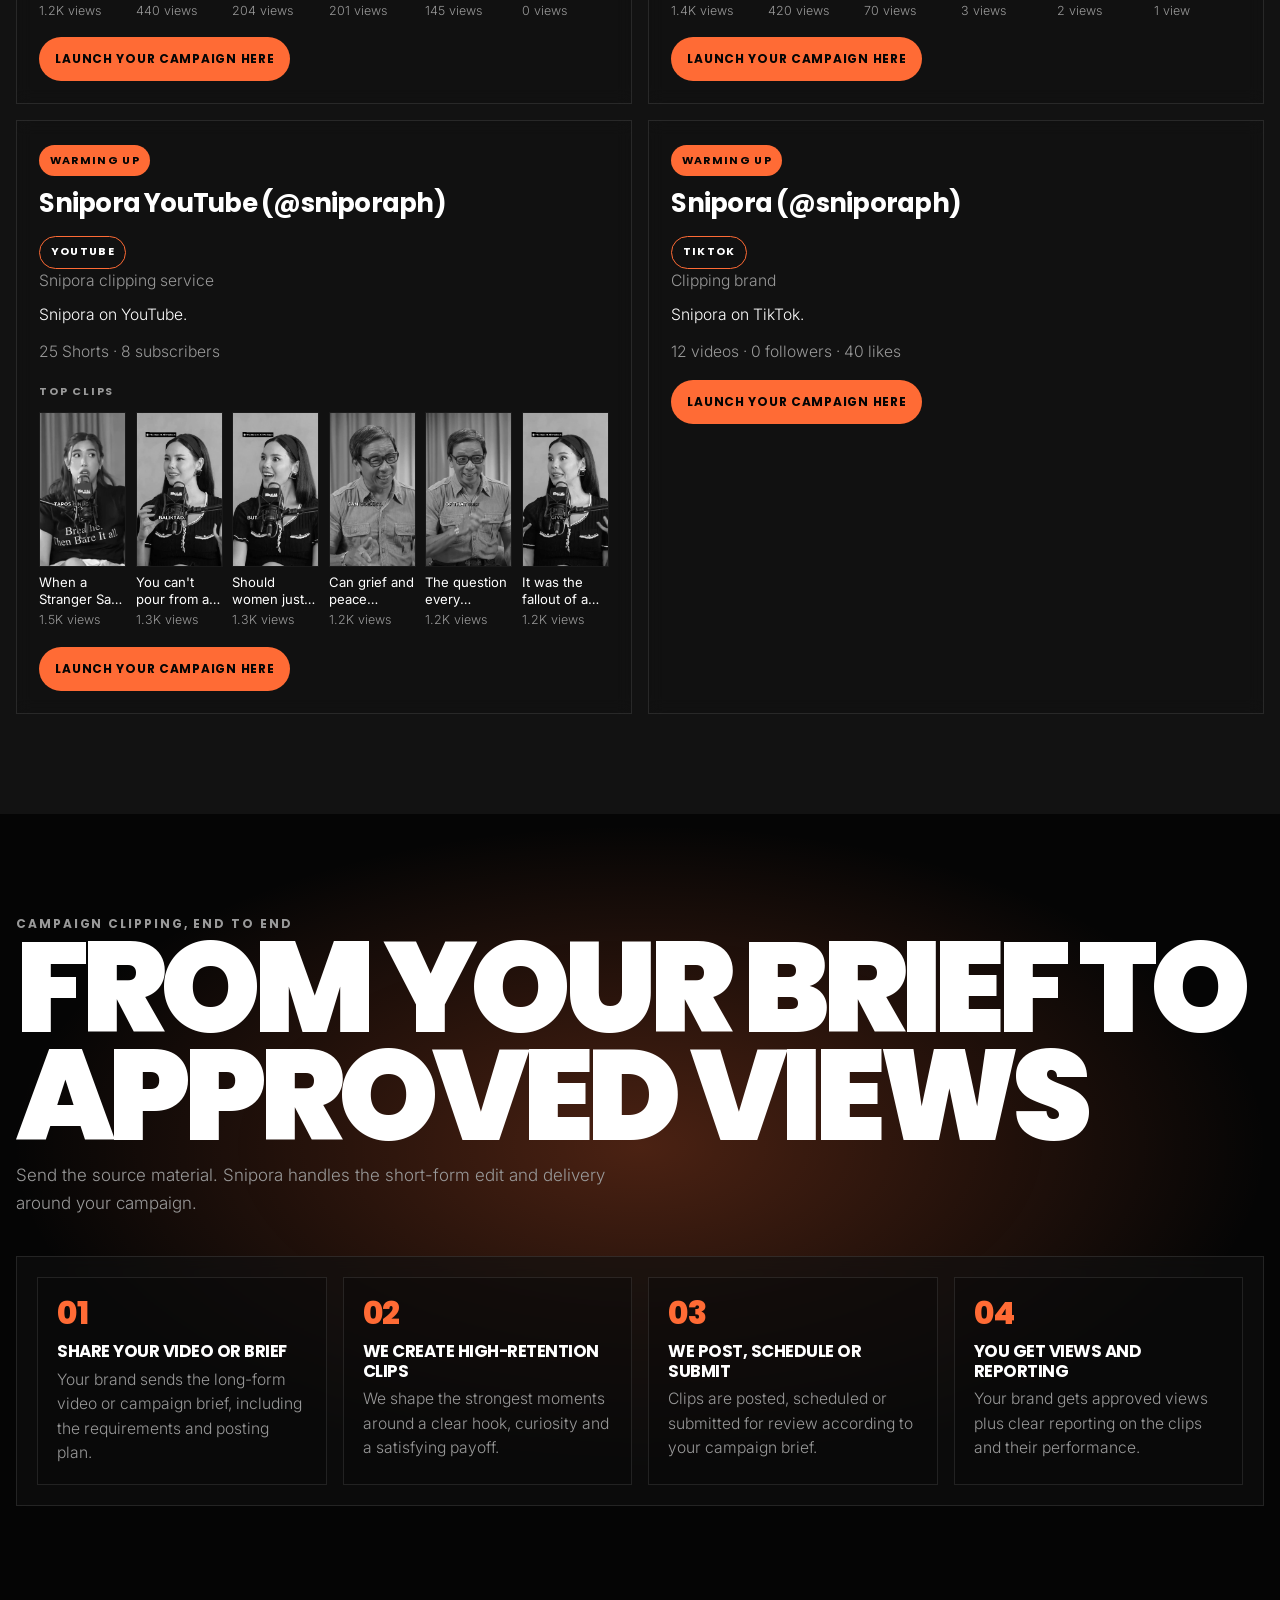
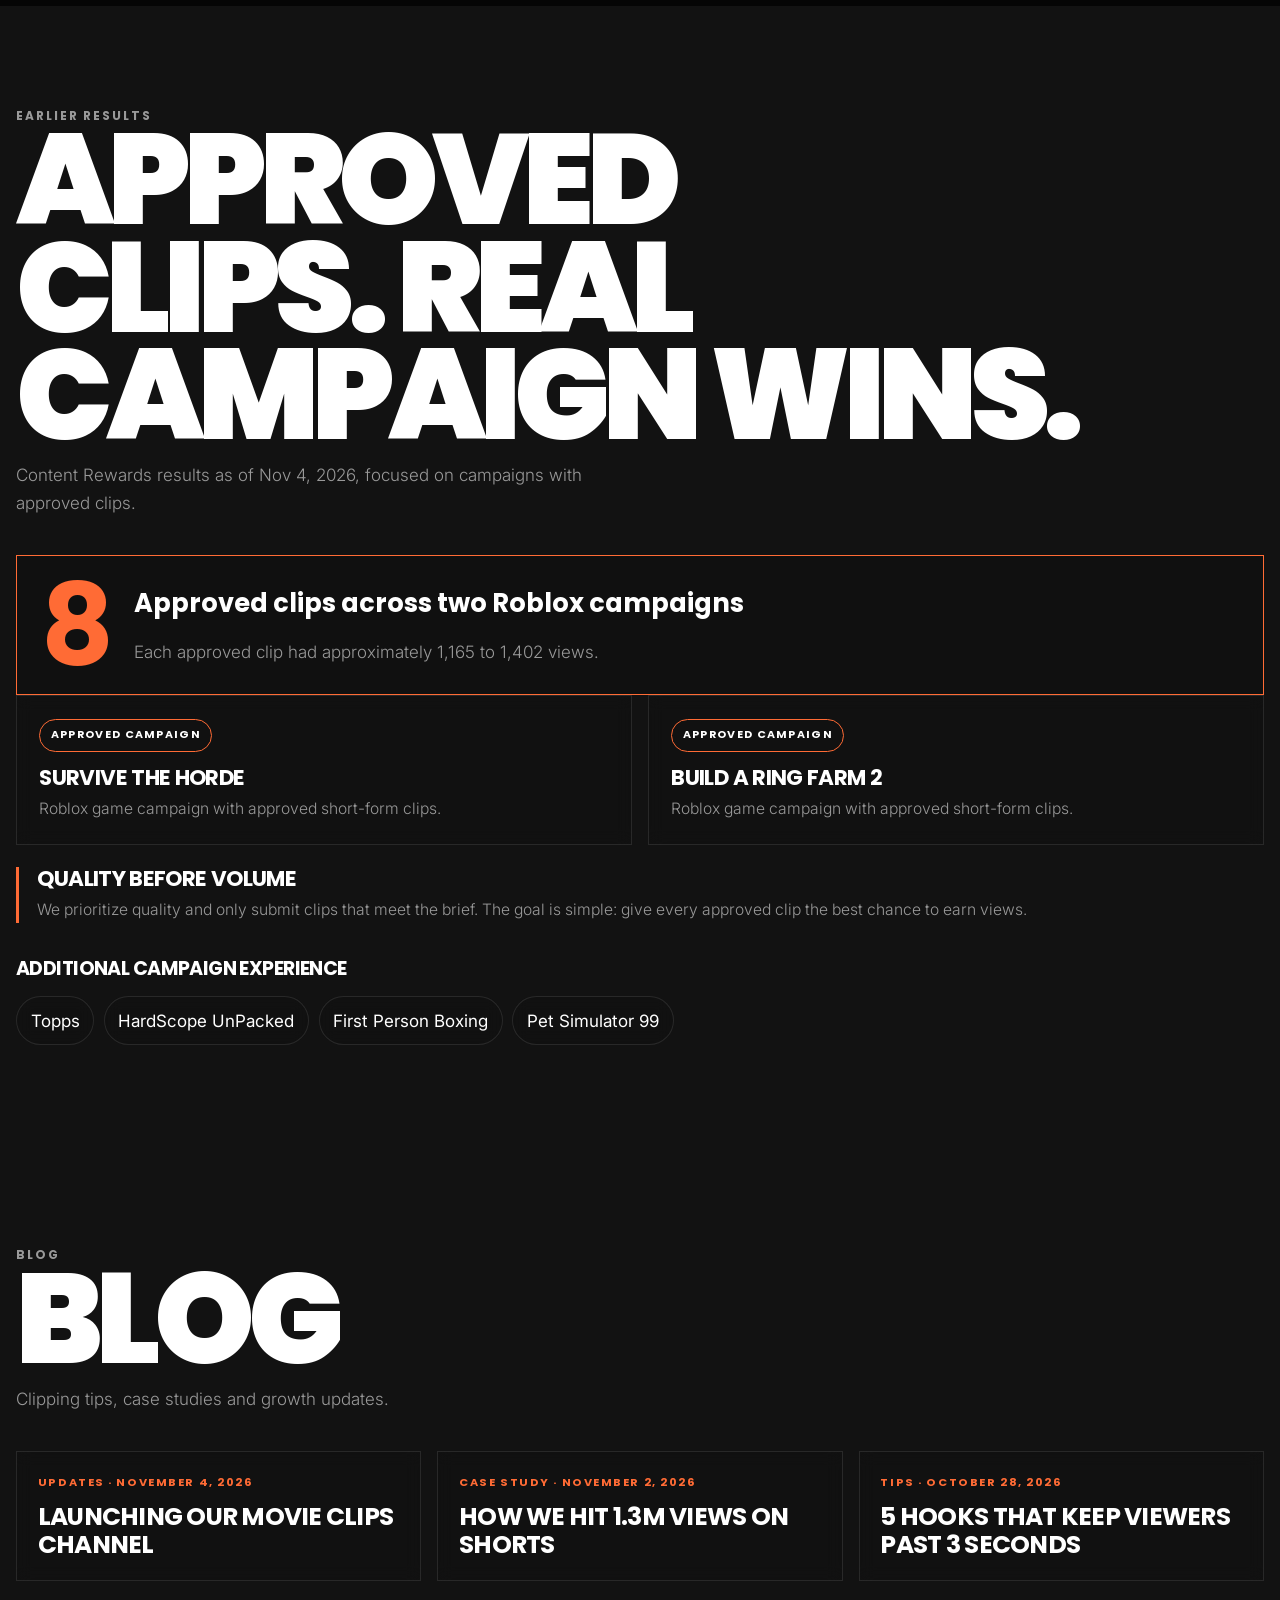
==== commit 973deeac: "Show recent results and a Superbullet AI showcase. Add an achievements section with the verified cam" ====
--- a/index.html
+++ b/index.html
@@ -12,7 +12,7 @@
   <link rel="preconnect" href="https://fonts.gstatic.com" crossorigin>
   <link href="https://fonts.googleapis.com/css2?family=Inter:wght@300;400&family=Poppins:wght@700;800;900&display=swap" rel="stylesheet">
   <link rel="preload" href="assets/snipora-logo-on-dark.svg" as="image">
-  <link rel="stylesheet" href="styles.css?v=20261113a">
+  <link rel="stylesheet" href="styles.css?v=20261119b">
 </head>
 <body>
   <a class="skip" href="#content">Skip to content</a>
@@ -27,7 +27,7 @@
     </button>
     <nav class="links" id="site-links" aria-label="Page">
       <a href="#work">Work</a>
-      <a href="#campaigns">Results</a>
+      <a href="#achievements">Results</a>
       <a href="#services">How it works</a>
       <a href="#channels">Channels</a>
       <a href="#roblox">Roblox</a>
@@ -90,6 +90,153 @@
       </div>
     </div>
 
+    <section id="achievements" class="band" aria-labelledby="achievements-title">
+      <div class="wrap">
+        <div class="head reveal">
+          <p class="eyebrow">Achievements</p>
+          <h2 id="achievements-title">Recent results</h2>
+          <p>Paid clipping campaigns and the YouTube channel network, counted separately. Every figure is as reported.</p>
+        </div>
+
+        <article class="superbullet reveal" id="superbullet" aria-labelledby="superbullet-title">
+          <p class="badge">Featured</p>
+          <h3 id="superbullet-title">Superbullet AI</h3>
+          <p class="showcase-copy">Superbullet AI turns text prompts into Roblox games and abilities. Rod edited these Roblox clips for the Roblox App Clipping campaign.</p>
+          <p class="achieve-note">Mostly One Piece, Naruto and DBZ. Clips include Naruto Baryon Mode vs Gear 5 Luffy, and How to build Shanks vs Eustass Kid in Roblox.</p>
+          <p class="achieve-note">Nov 17 to 19, 2026. Separate from the 30-day count below.</p>
+          <div class="achieve-split">
+            <div class="achieve-stat">
+              <p class="stat-value">23</p>
+              <p class="stat-label">Clips posted</p>
+              <p class="achieve-note">In 3 days.</p>
+            </div>
+            <div class="achieve-stat">
+              <p class="stat-value">19.2K</p>
+              <p class="stat-label">Total views</p>
+              <p class="achieve-note">Across YouTube Shorts, TikTok and Instagram Reels.</p>
+            </div>
+          </div>
+          <p class="showcase-label">Best clips</p>
+          <ul class="score-list">
+            <li><strong>1,566</strong><span>views</span></li>
+            <li><strong>1,404</strong><span>views</span></li>
+            <li><strong>1,393</strong><span>views</span></li>
+            <li><strong>1,363</strong><span>views</span></li>
+            <li><strong>1,342</strong><span>views</span></li>
+          </ul>
+          <p class="showcase-label">Example clips</p>
+          <ul class="example-list">
+            <li>
+              <a href="https://www.youtube.com/watch?v=EDNJdLoVdnc" rel="noopener noreferrer">
+                <span>YouTube Short</span>
+                <strong>1,566 views</strong>
+              </a>
+            </li>
+            <li>
+              <a href="https://www.youtube.com/watch?v=S2gTmDp09i0" rel="noopener noreferrer">
+                <span>Naruto Baryon Mode vs Gear 5 Luffy</span>
+                <strong>1,236 views</strong>
+              </a>
+            </li>
+            <li>
+              <a href="https://www.instagram.com/reel/Df3hX0MONNH/" rel="noopener noreferrer">
+                <span>Instagram Reel</span>
+                <strong>1,308 views</strong>
+              </a>
+            </li>
+          </ul>
+        </article>
+
+        <div class="achieve-strip reveal">
+          <article class="achieve-stat is-lead">
+            <p class="stat-value">93K</p>
+            <p class="stat-label">Views in 30 days</p>
+            <p class="achieve-note">Oct 17 to Nov 16, 2026, on paid clipping campaigns.</p>
+          </article>
+          <article class="achieve-stat">
+            <p class="stat-value">90</p>
+            <p class="stat-label">Clip submissions</p>
+            <p class="achieve-note">Paid campaign clips submitted in that same 30 days.</p>
+          </article>
+          <article class="achieve-stat">
+            <p class="stat-value">55.7K</p>
+            <p class="stat-label">Views in one week</p>
+            <p class="achieve-note">Nov 8 to 14, 2026, across the YouTube channel network.</p>
+          </article>
+          <article class="achieve-stat">
+            <p class="stat-value">+33</p>
+            <p class="stat-label">Net new subscribers</p>
+            <p class="achieve-note">Across channels in that same week.</p>
+          </article>
+        </div>
+
+        <h3 class="subhead reveal">Last 30 days by platform</h3>
+        <p class="achieve-kicker reveal">The 93K campaign views, split by where they landed.</p>
+        <div class="platform-row reveal">
+          <article class="achieve-stat">
+            <p class="stat-value">81.1K</p>
+            <p class="stat-label">YouTube</p>
+          </article>
+          <article class="achieve-stat">
+            <p class="stat-value">10.5K</p>
+            <p class="stat-label">Instagram</p>
+          </article>
+          <article class="achieve-stat">
+            <p class="stat-value">1.4K</p>
+            <p class="stat-label">TikTok</p>
+          </article>
+        </div>
+
+        <h3 class="subhead reveal">Week of Nov 8 to 14</h3>
+        <div class="achieve-split reveal">
+          <article class="achieve-card">
+            <p class="badge">Top channel</p>
+            <p class="stat-value">16.9K</p>
+            <h3>MasterClipper</h3>
+            <p class="achieve-note">Views on this Roblox clips channel.</p>
+          </article>
+          <article class="achieve-card">
+            <p class="badge">Highest watch time</p>
+            <p class="stat-value">42.4</p>
+            <p class="stat-label">Hours</p>
+            <p class="achieve-note">On a podcast clips channel.</p>
+          </article>
+        </div>
+
+        <h3 class="subhead reveal">Top clips that week</h3>
+        <ul class="score-list reveal">
+          <li><strong>2,328</strong><span>views</span></li>
+          <li><strong>1,840</strong><span>views</span></li>
+          <li><strong>1,688</strong><span>views</span></li>
+          <li><strong>1,626</strong><span>views</span></li>
+          <li><strong>1,571</strong><span>views</span></li>
+        </ul>
+
+        <h3 class="subhead reveal">Stronger in two days</h3>
+        <p class="achieve-kicker reveal">Nov 14 to Nov 16, 2026.</p>
+        <div class="lift-row reveal">
+          <article class="achieve-card">
+            <p class="stat-label">Approved campaign clips</p>
+            <p class="lift-num"><span>13</span><span class="lift-to">to</span><span>16</span></p>
+          </article>
+          <article class="achieve-card">
+            <p class="stat-label">Total clips submitted</p>
+            <p class="lift-num"><span>70</span><span class="lift-to">to</span><span>90</span></p>
+          </article>
+        </div>
+
+        <h3 class="subhead reveal">Niches covered</h3>
+        <ul class="name-list reveal">
+          <li>Roblox gaming</li>
+          <li>Streamer cuts</li>
+          <li>Podcasts</li>
+          <li>Movie and trailer cuts</li>
+          <li>Collectibles</li>
+        </ul>
+        <p class="achieve-more reveal"><a href="#campaigns">Earlier campaign results</a></p>
+      </div>
+    </section>
+
     <section id="work">
       <div class="wrap">
         <div class="head reveal">
@@ -158,7 +305,7 @@
     <section id="campaigns">
       <div class="wrap">
         <div class="head reveal">
-          <p class="eyebrow">Campaign results</p>
+          <p class="eyebrow">Earlier results</p>
           <h2 id="campaigns-title">Approved clips. Real campaign wins.</h2>
           <p>Content Rewards results as of Nov 4, 2026, focused on campaigns with approved clips.</p>
         </div>
@@ -250,7 +397,7 @@
     </div>
   </dialog>
   <noscript>
-    <p class="noscript">Channel stats load from data/channels.json and need JavaScript. Services, campaign results, and contact details are on this page.</p>
+    <p class="noscript">Channel stats load from data/channels.json and need JavaScript. Recent results, services, earlier campaign results, and contact details are on this page.</p>
   </noscript>
   <script src="script.js?v=20261113a"></script>
 </body>
--- a/styles.css
+++ b/styles.css
@@ -1417,6 +1417,222 @@
 
 a.clip-card { text-decoration: none; }
 
+/* Recent results */
+.achieve-strip,
+.platform-row,
+.achieve-split,
+.lift-row {
+  display: grid;
+  gap: 0.75rem;
+  min-width: 0;
+}
+
+.achieve-stat,
+.achieve-card {
+  min-width: 0;
+  padding: 1.15rem 1rem;
+  background: rgba(5, 5, 5, 0.55);
+  border: 1px solid var(--line);
+}
+
+.achieve-stat.is-lead,
+.achieve-card { border-color: rgba(255, 107, 53, 0.45); }
+
+.achieve-stat .stat-value,
+.achieve-card .stat-value {
+  color: var(--accent);
+  font-weight: 900;
+  font-size: clamp(1.85rem, 5vw, 2.75rem);
+}
+
+.achieve-note,
+.achieve-kicker {
+  margin: 0.55rem 0 0;
+  color: var(--muted);
+  font-size: 0.95rem;
+  line-height: 1.45;
+}
+
+.achieve-kicker { margin-top: 0.45rem; max-width: 40rem; }
+
+.achieve-card h3 {
+  margin: 0.35rem 0 0;
+  font-size: clamp(1.15rem, 2vw, 1.45rem);
+  text-transform: uppercase;
+}
+
+.achieve-card .badge { margin-bottom: 0.85rem; }
+
+.score-list {
+  list-style: none;
+  display: grid;
+  grid-template-columns: repeat(2, minmax(0, 1fr));
+  gap: 0.75rem;
+  margin: 1rem 0 0;
+  padding: 0;
+}
+
+.score-list li {
+  min-width: 0;
+  padding: 0.95rem 0.85rem;
+  background: rgba(5, 5, 5, 0.55);
+  border: 1px solid var(--line);
+}
+
+.score-list strong {
+  display: block;
+  font-family: var(--display);
+  font-weight: 800;
+  font-size: clamp(1.35rem, 3.4vw, 1.85rem);
+  letter-spacing: -0.04em;
+  line-height: 1;
+}
+
+.score-list span {
+  display: block;
+  margin-top: 0.4rem;
+  color: var(--muted);
+  font-size: 0.68rem;
+  letter-spacing: 0.1em;
+  text-transform: uppercase;
+}
+
+.lift-num {
+  display: flex;
+  flex-wrap: wrap;
+  align-items: baseline;
+  gap: 0.3rem 0.55rem;
+  margin: 0.55rem 0 0;
+  font-family: var(--display);
+  font-weight: 900;
+  font-size: clamp(2rem, 6vw, 3.3rem);
+  letter-spacing: -0.05em;
+  line-height: 0.9;
+}
+
+.lift-to {
+  color: var(--accent);
+  font-size: 0.38em;
+  font-weight: 700;
+  letter-spacing: 0.14em;
+  text-transform: uppercase;
+}
+
+.achieve-more {
+  margin: 1.6rem 0 0;
+}
+
+.achieve-more a {
+  color: var(--accent);
+  font-family: var(--display);
+  font-weight: 700;
+  letter-spacing: 0.08em;
+  text-transform: uppercase;
+  font-size: 0.78rem;
+  text-decoration: none;
+}
+
+.achieve-more a:hover { opacity: 0.72; }
+
+.superbullet {
+  min-width: 0;
+  margin: 0 0 1.4rem;
+  padding: clamp(1.1rem, 2.4vw, 1.7rem);
+  background:
+    radial-gradient(ellipse 80% 60% at 0% 0%, rgba(255, 107, 53, 0.16), transparent 60%),
+    rgba(5, 5, 5, 0.72);
+  border: 1px solid var(--accent);
+}
+
+.superbullet h3 {
+  margin: 0.8rem 0 0.5rem;
+  font-family: var(--display);
+  font-weight: 800;
+  font-size: clamp(1.85rem, 4vw, 2.8rem);
+  letter-spacing: -0.045em;
+  line-height: 0.95;
+  text-transform: uppercase;
+}
+
+.showcase-copy {
+  margin: 0;
+  max-width: 44rem;
+}
+
+.superbullet .achieve-split { margin-top: 1.1rem; }
+
+.superbullet .achieve-stat {
+  background: rgba(18, 18, 18, 0.72);
+}
+
+.showcase-label {
+  margin: 1.25rem 0 0;
+  color: var(--muted);
+  font-family: var(--display);
+  font-size: 0.68rem;
+  font-weight: 700;
+  letter-spacing: 0.16em;
+  text-transform: uppercase;
+}
+
+.example-list {
+  list-style: none;
+  display: grid;
+  gap: 0.75rem;
+  margin: 0.75rem 0 0;
+  padding: 0;
+}
+
+.example-list a {
+  display: flex;
+  flex-direction: column;
+  justify-content: space-between;
+  gap: 0.45rem;
+  min-height: 5.5rem;
+  height: 100%;
+  padding: 0.9rem 0.95rem;
+  text-decoration: none;
+  background: rgba(18, 18, 18, 0.72);
+  border: 1px solid var(--line);
+}
+
+.example-list a:hover { border-color: var(--accent); }
+
+.example-list span {
+  font-family: var(--display);
+  font-weight: 700;
+  letter-spacing: -0.02em;
+  line-height: 1.25;
+  overflow-wrap: break-word;
+}
+
+.example-list strong {
+  color: var(--accent);
+  font-family: var(--display);
+  font-weight: 700;
+  font-size: 0.95rem;
+}
+
+@media (min-width: 640px) {
+  .achieve-strip,
+  .lift-row,
+  .achieve-split { grid-template-columns: 1fr 1fr; }
+  .platform-row { grid-template-columns: repeat(3, minmax(0, 1fr)); }
+}
+
+@media (min-width: 700px) {
+  .score-list { grid-template-columns: repeat(3, minmax(0, 1fr)); }
+}
+
+@media (min-width: 800px) {
+  .example-list { grid-template-columns: repeat(3, minmax(0, 1fr)); }
+}
+
+@media (min-width: 1000px) {
+  .achieve-strip { grid-template-columns: repeat(4, minmax(0, 1fr)); }
+  .score-list { grid-template-columns: repeat(5, minmax(0, 1fr)); }
+}
+
 @media (min-width: 800px) {
   .roblox-grid { grid-template-columns: 1fr 1fr; }
 }
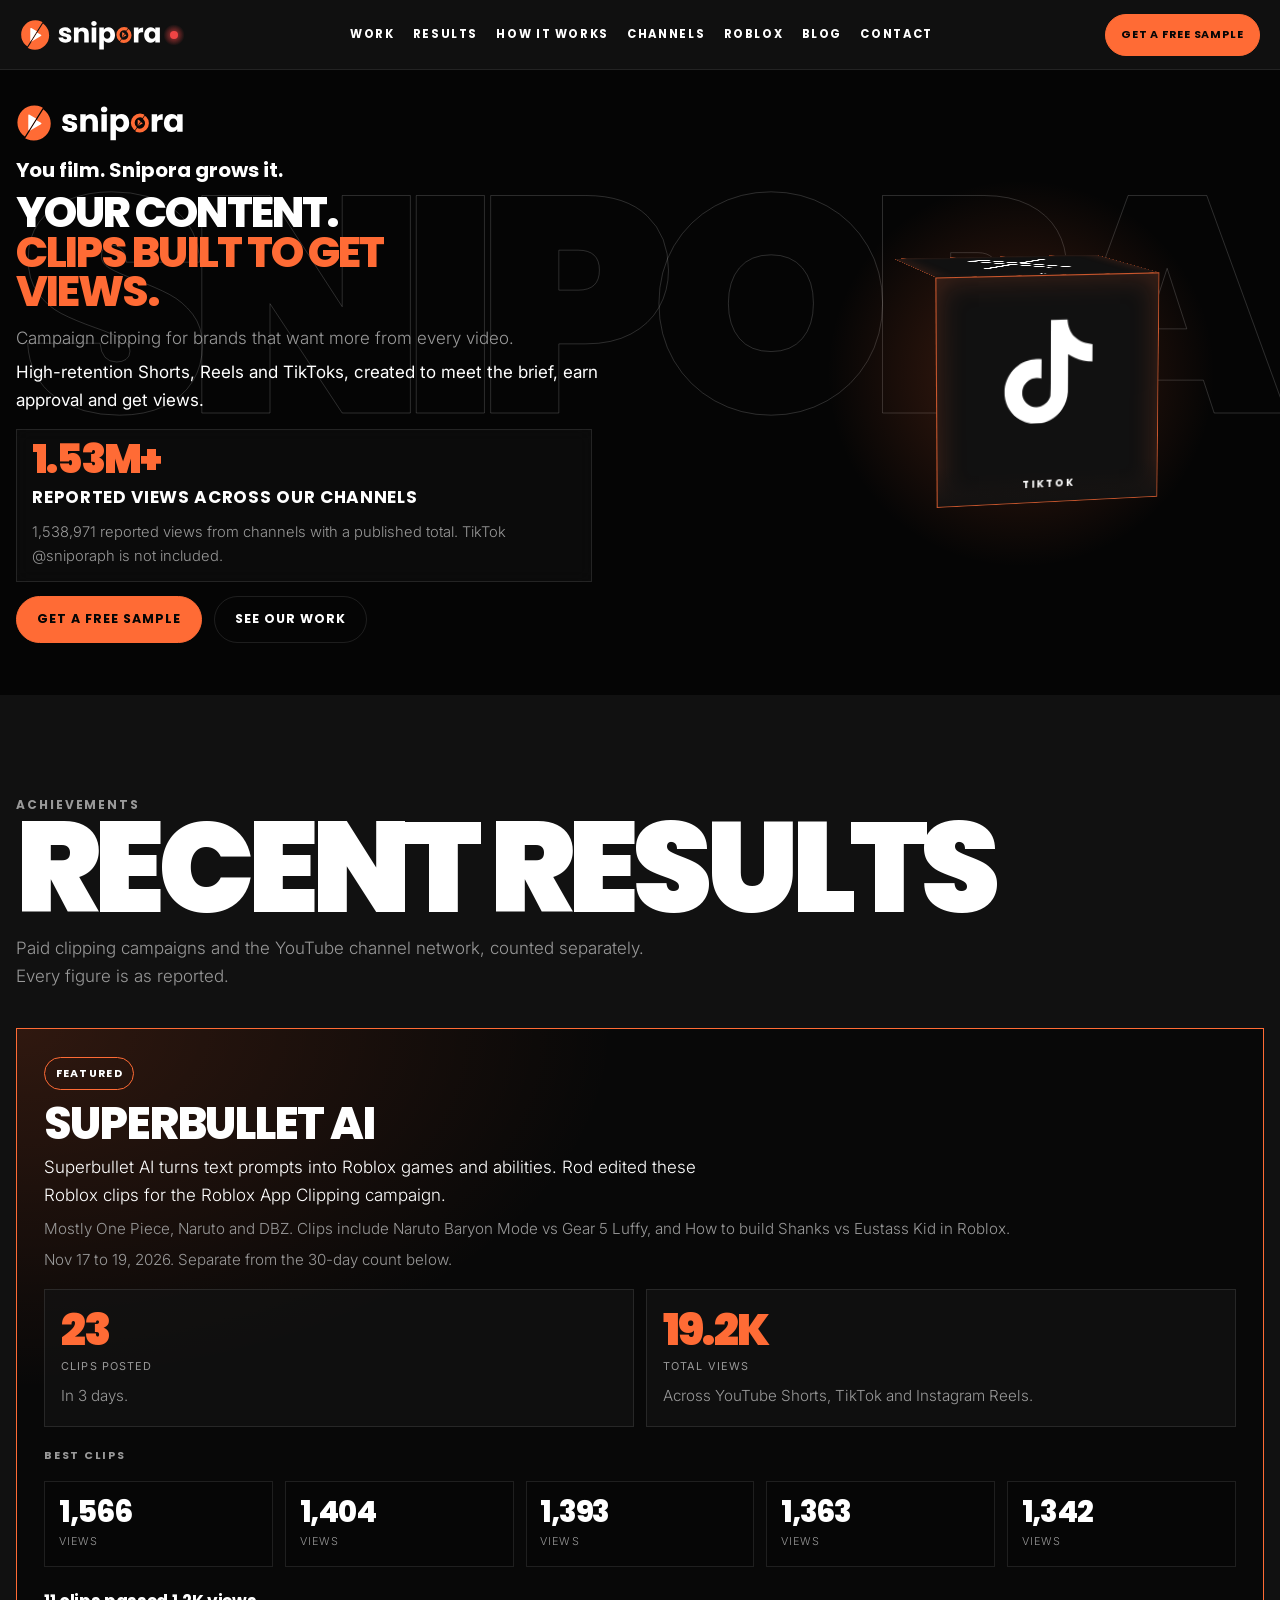
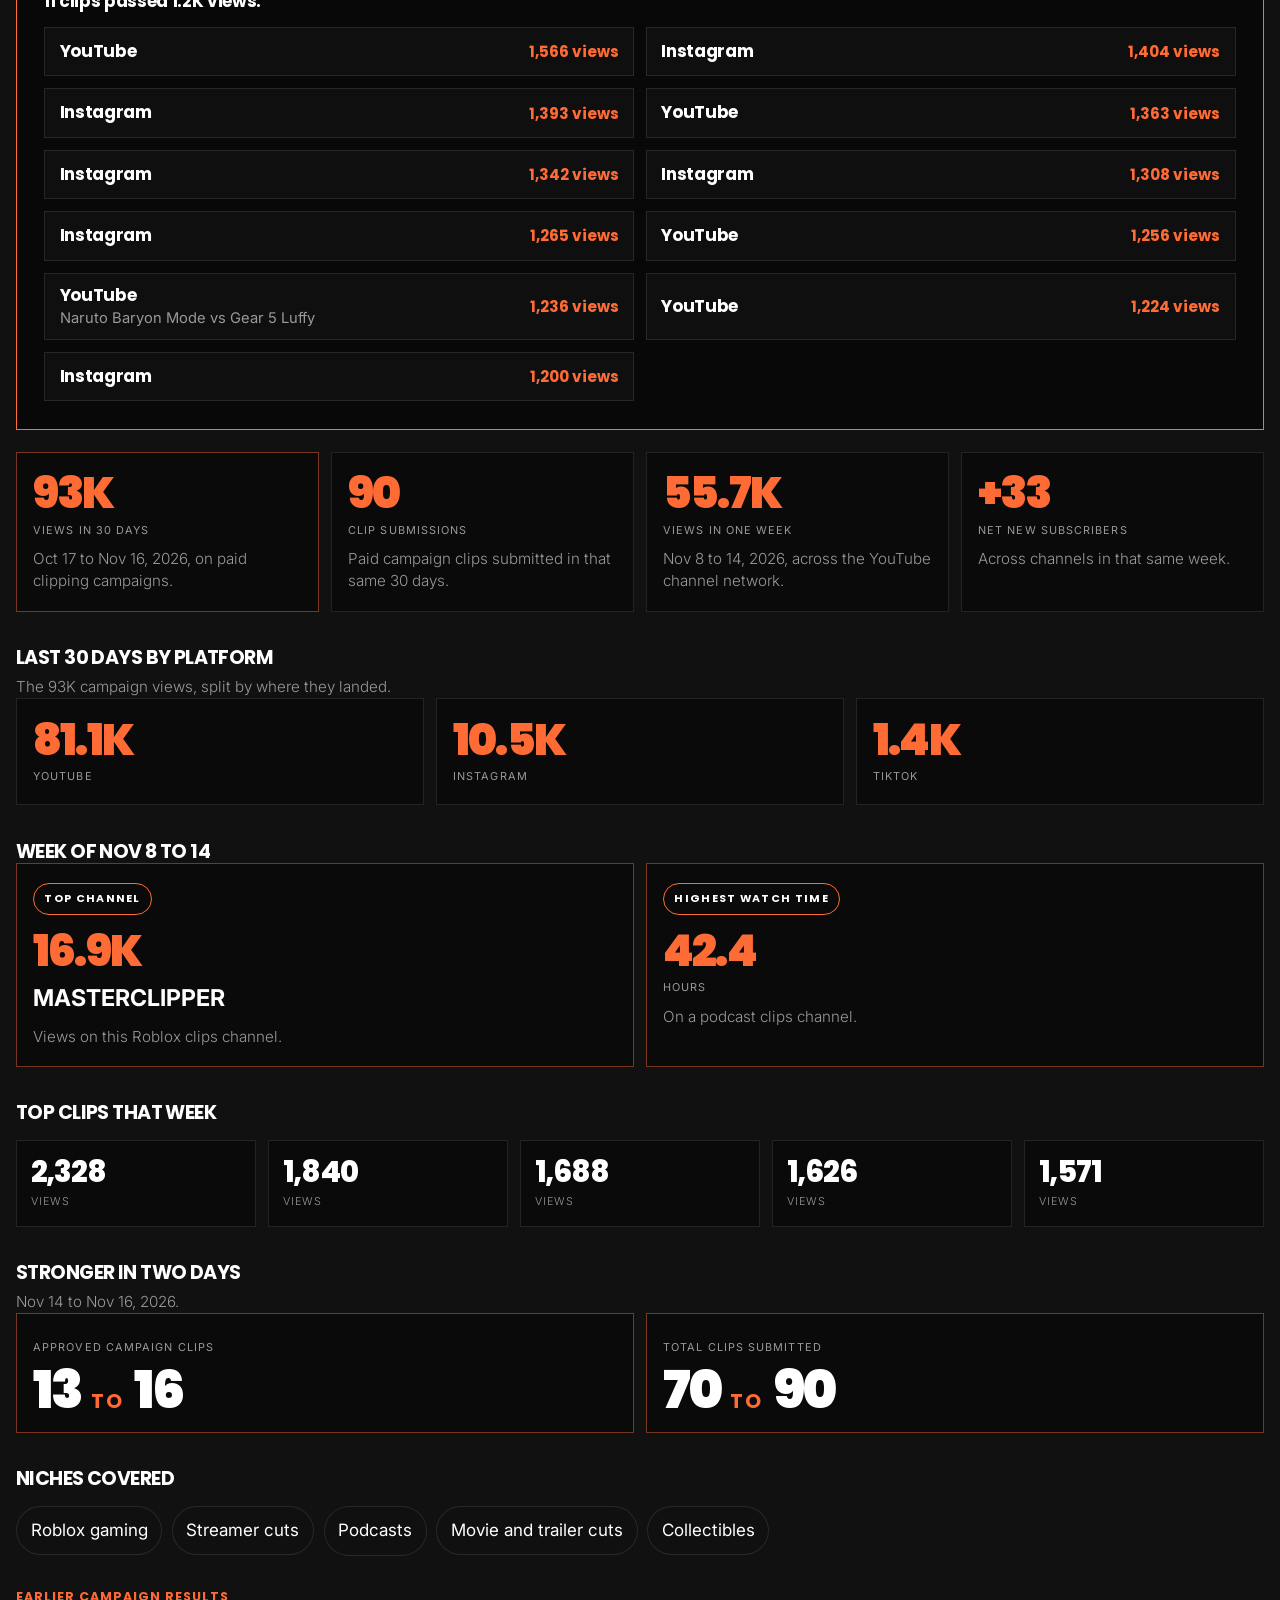
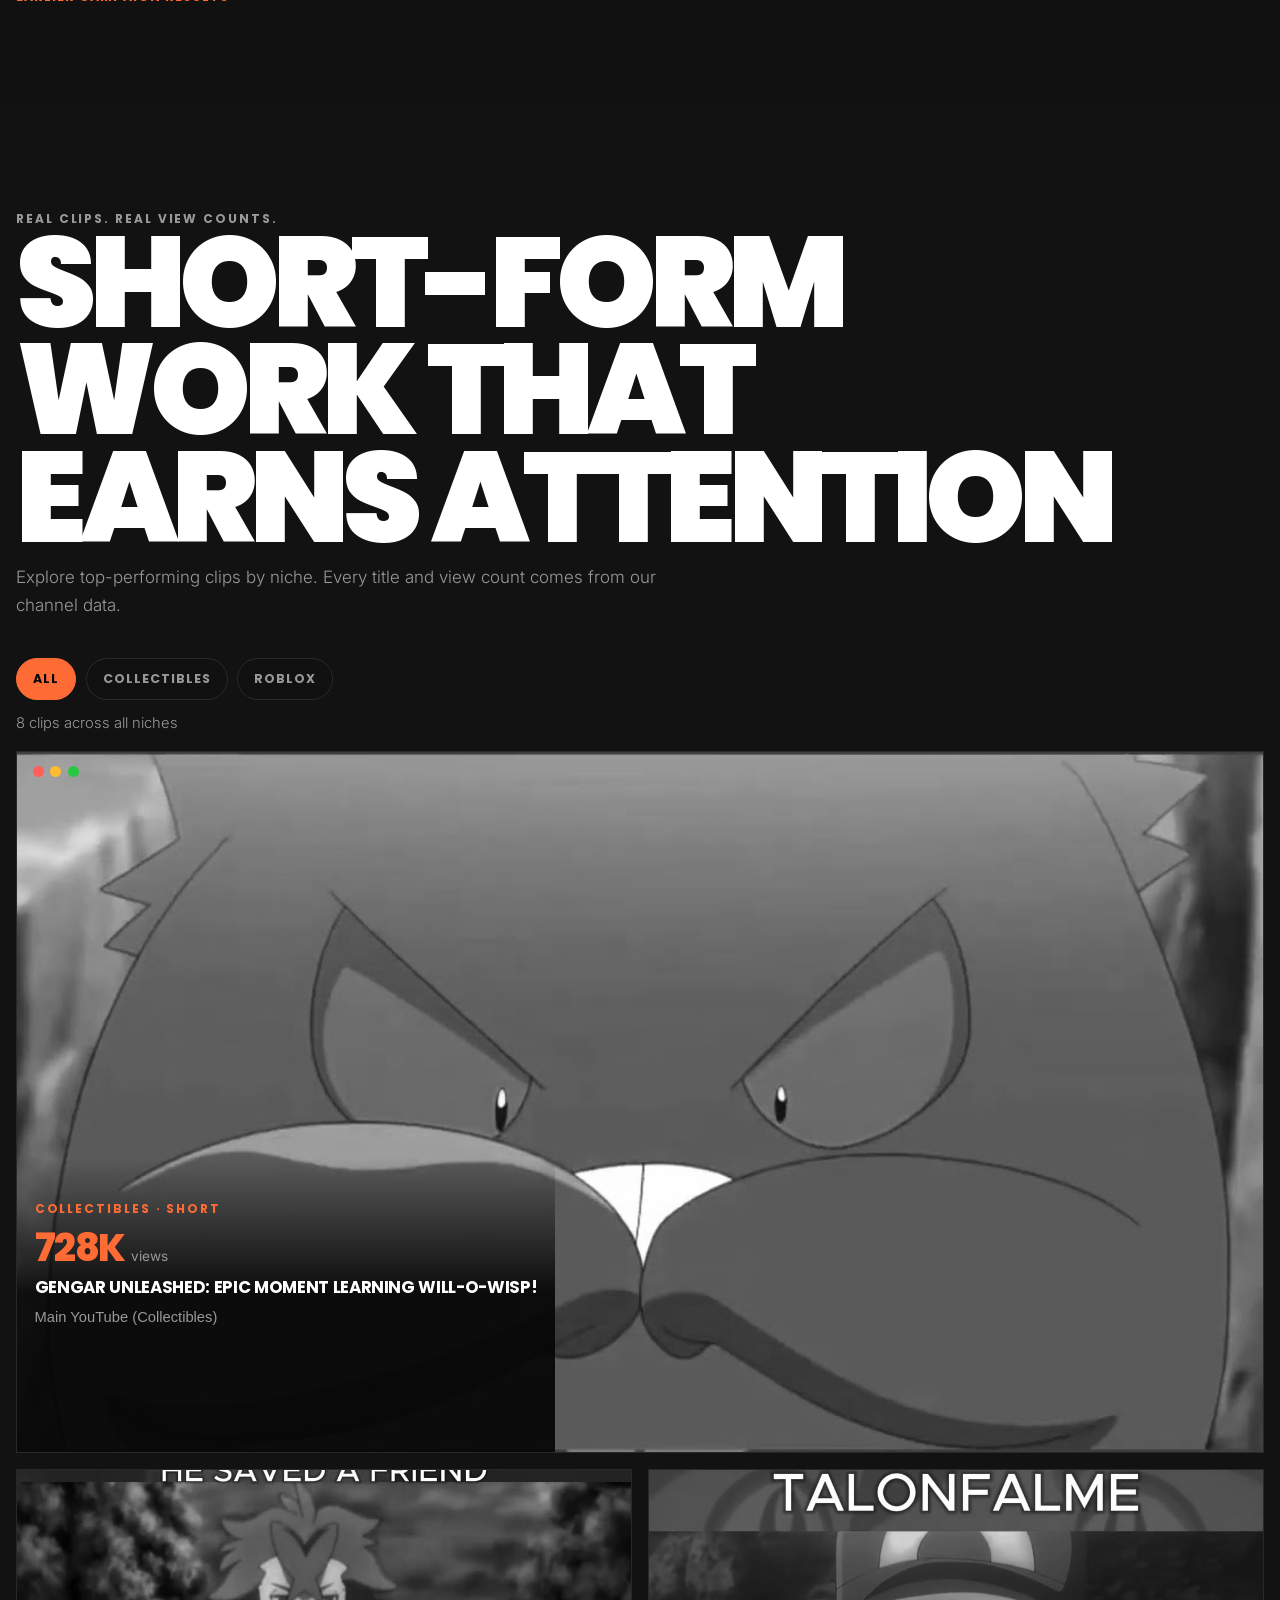
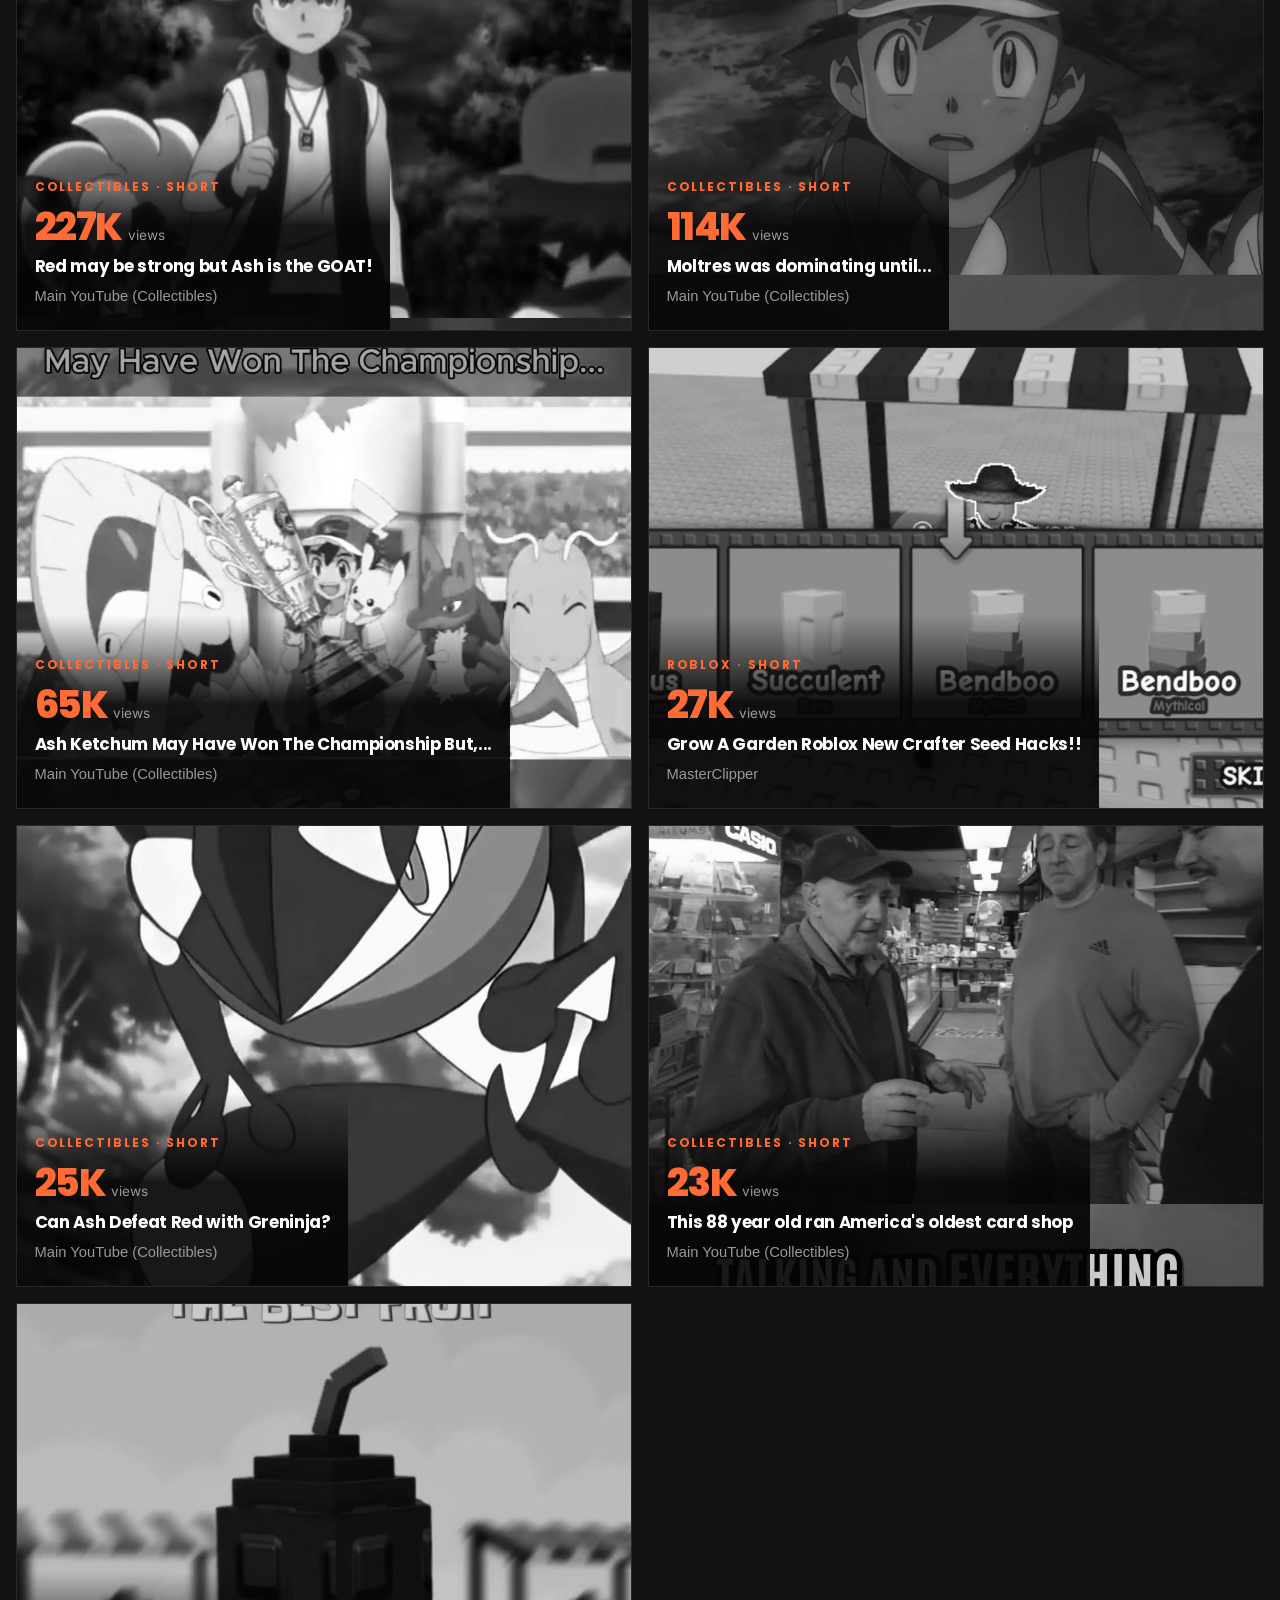
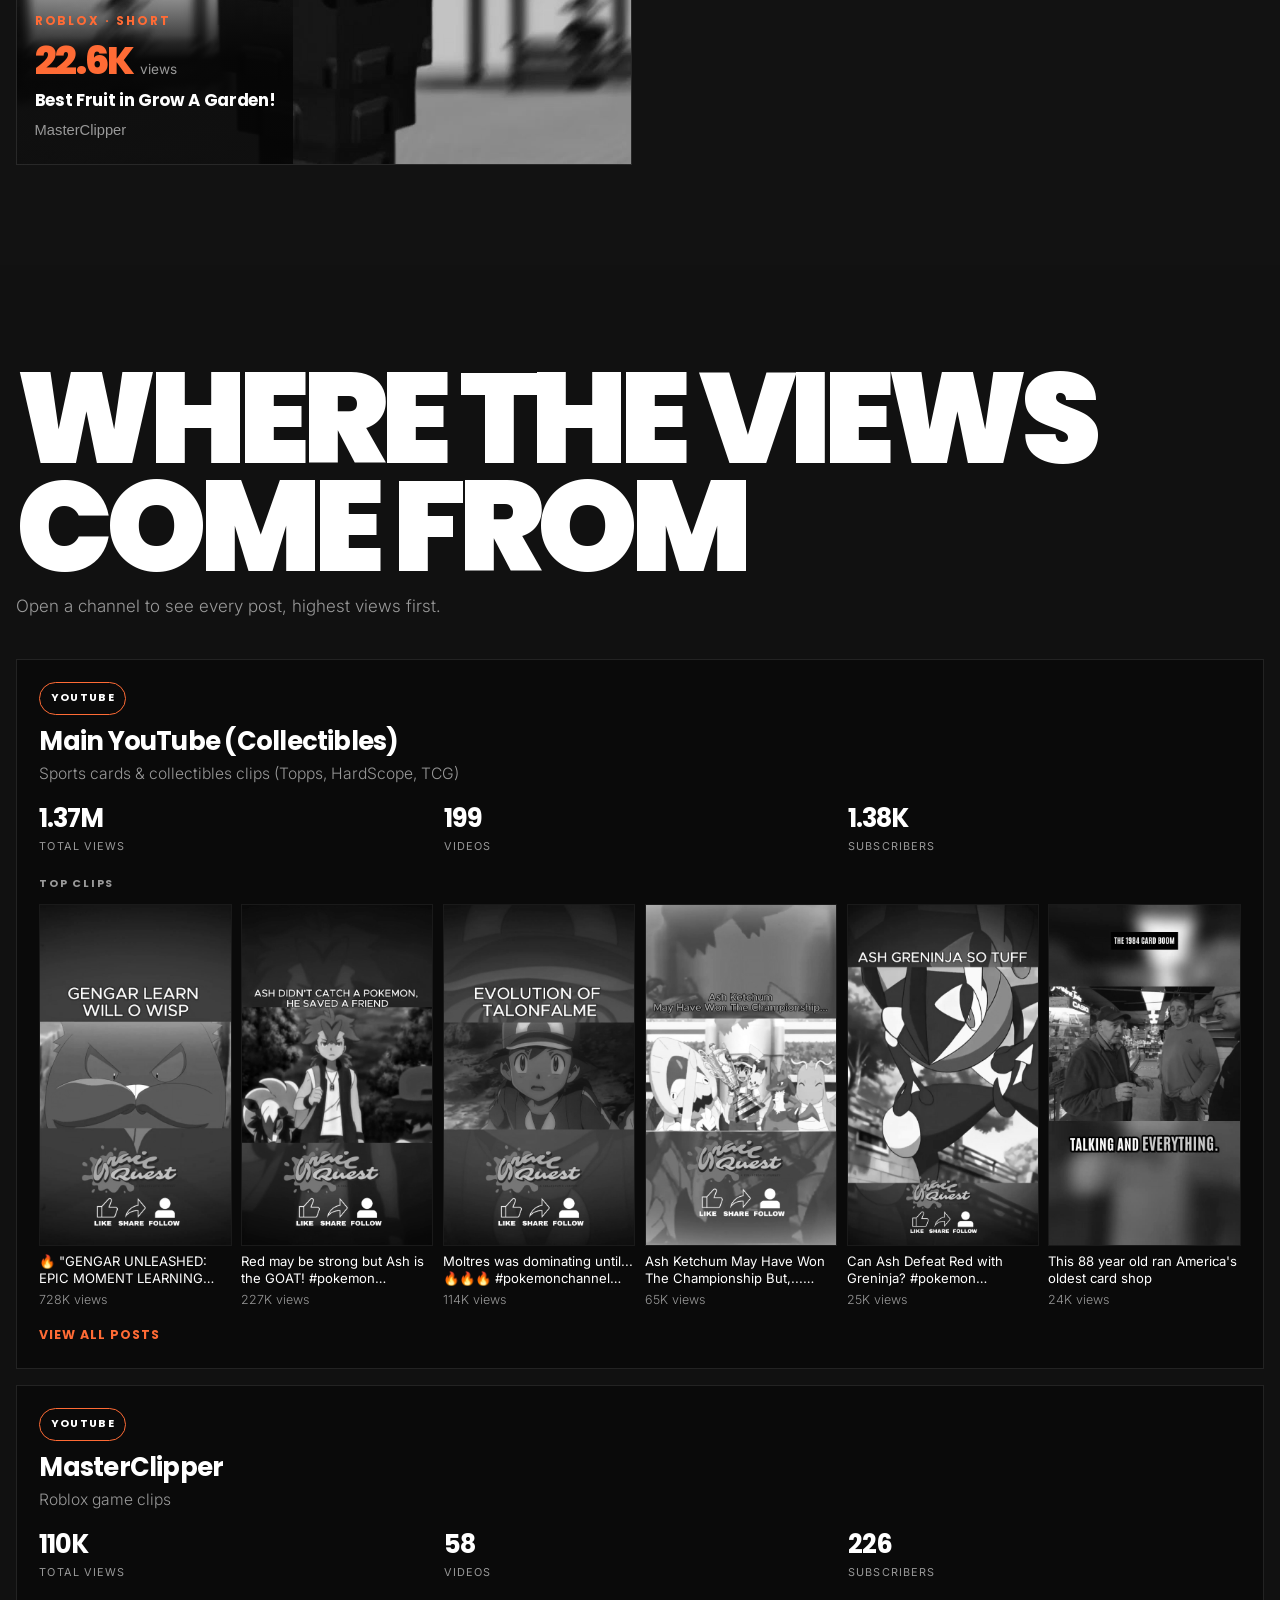
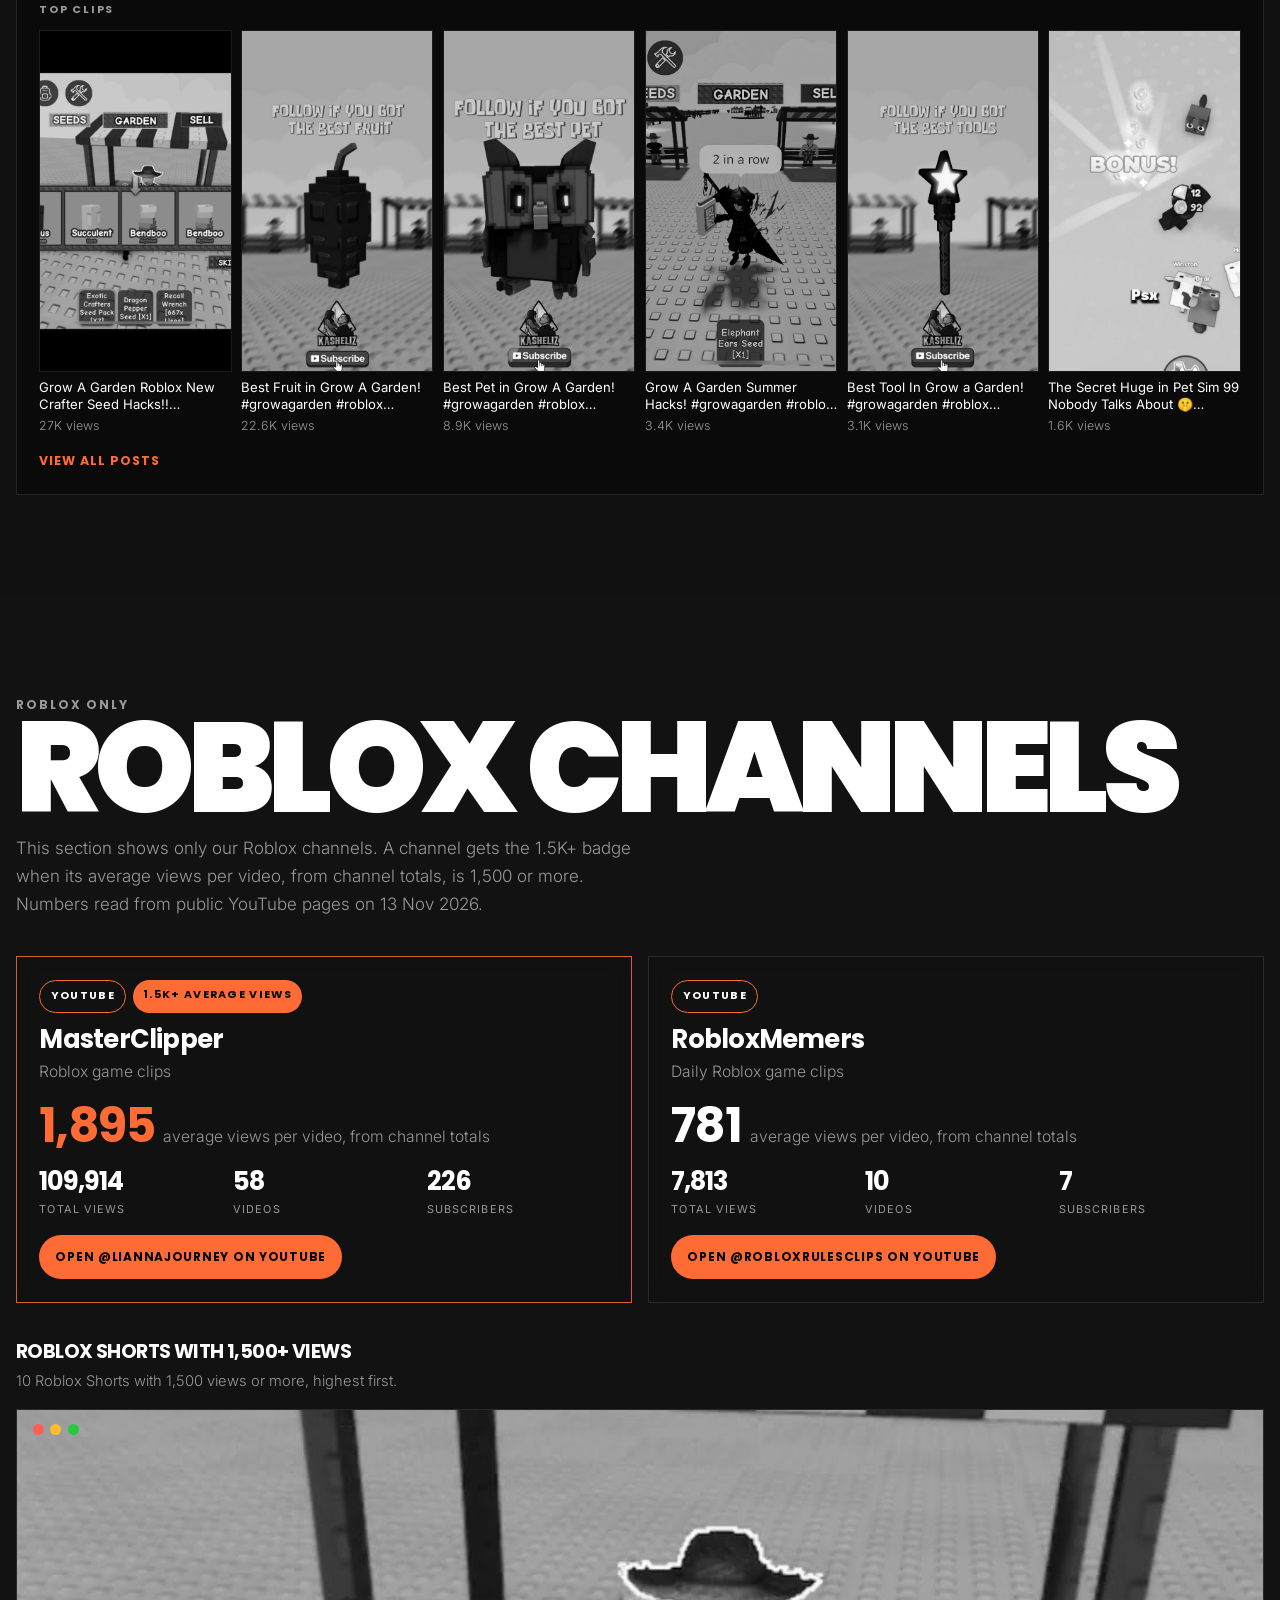
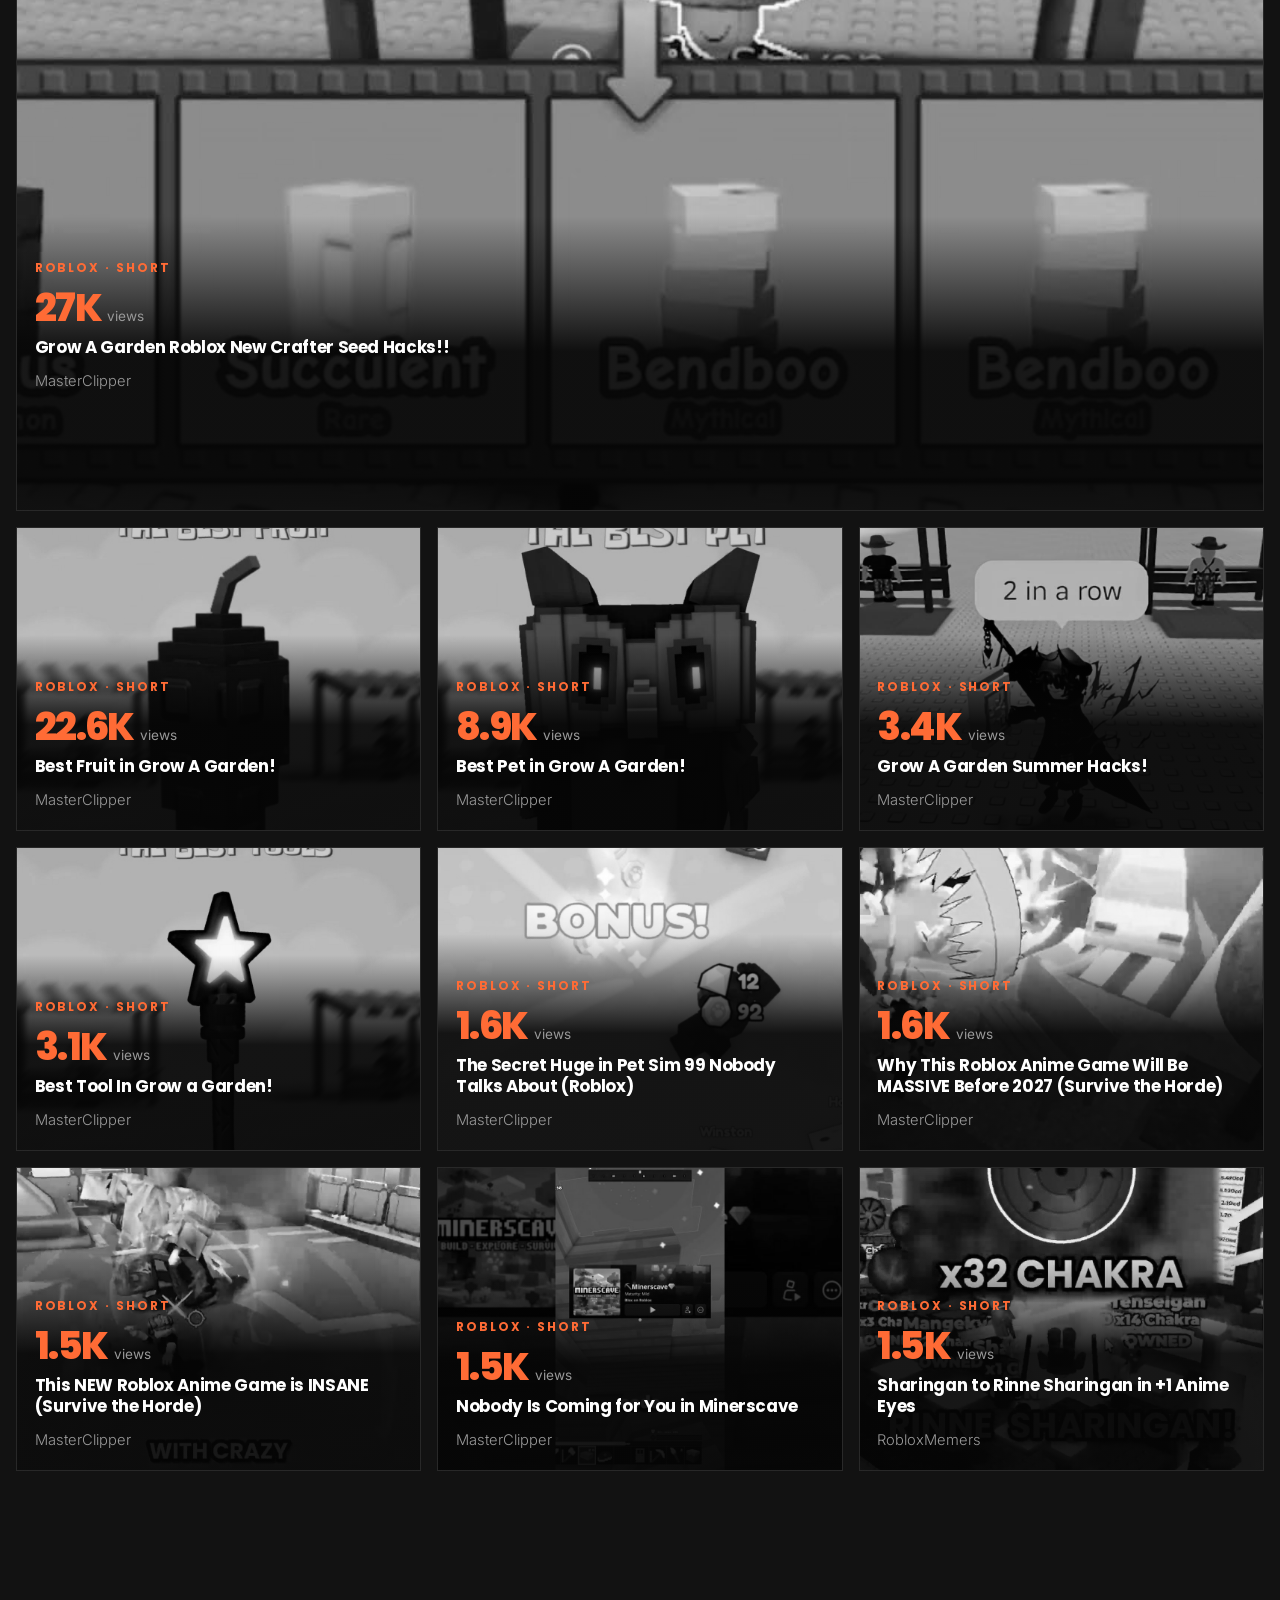
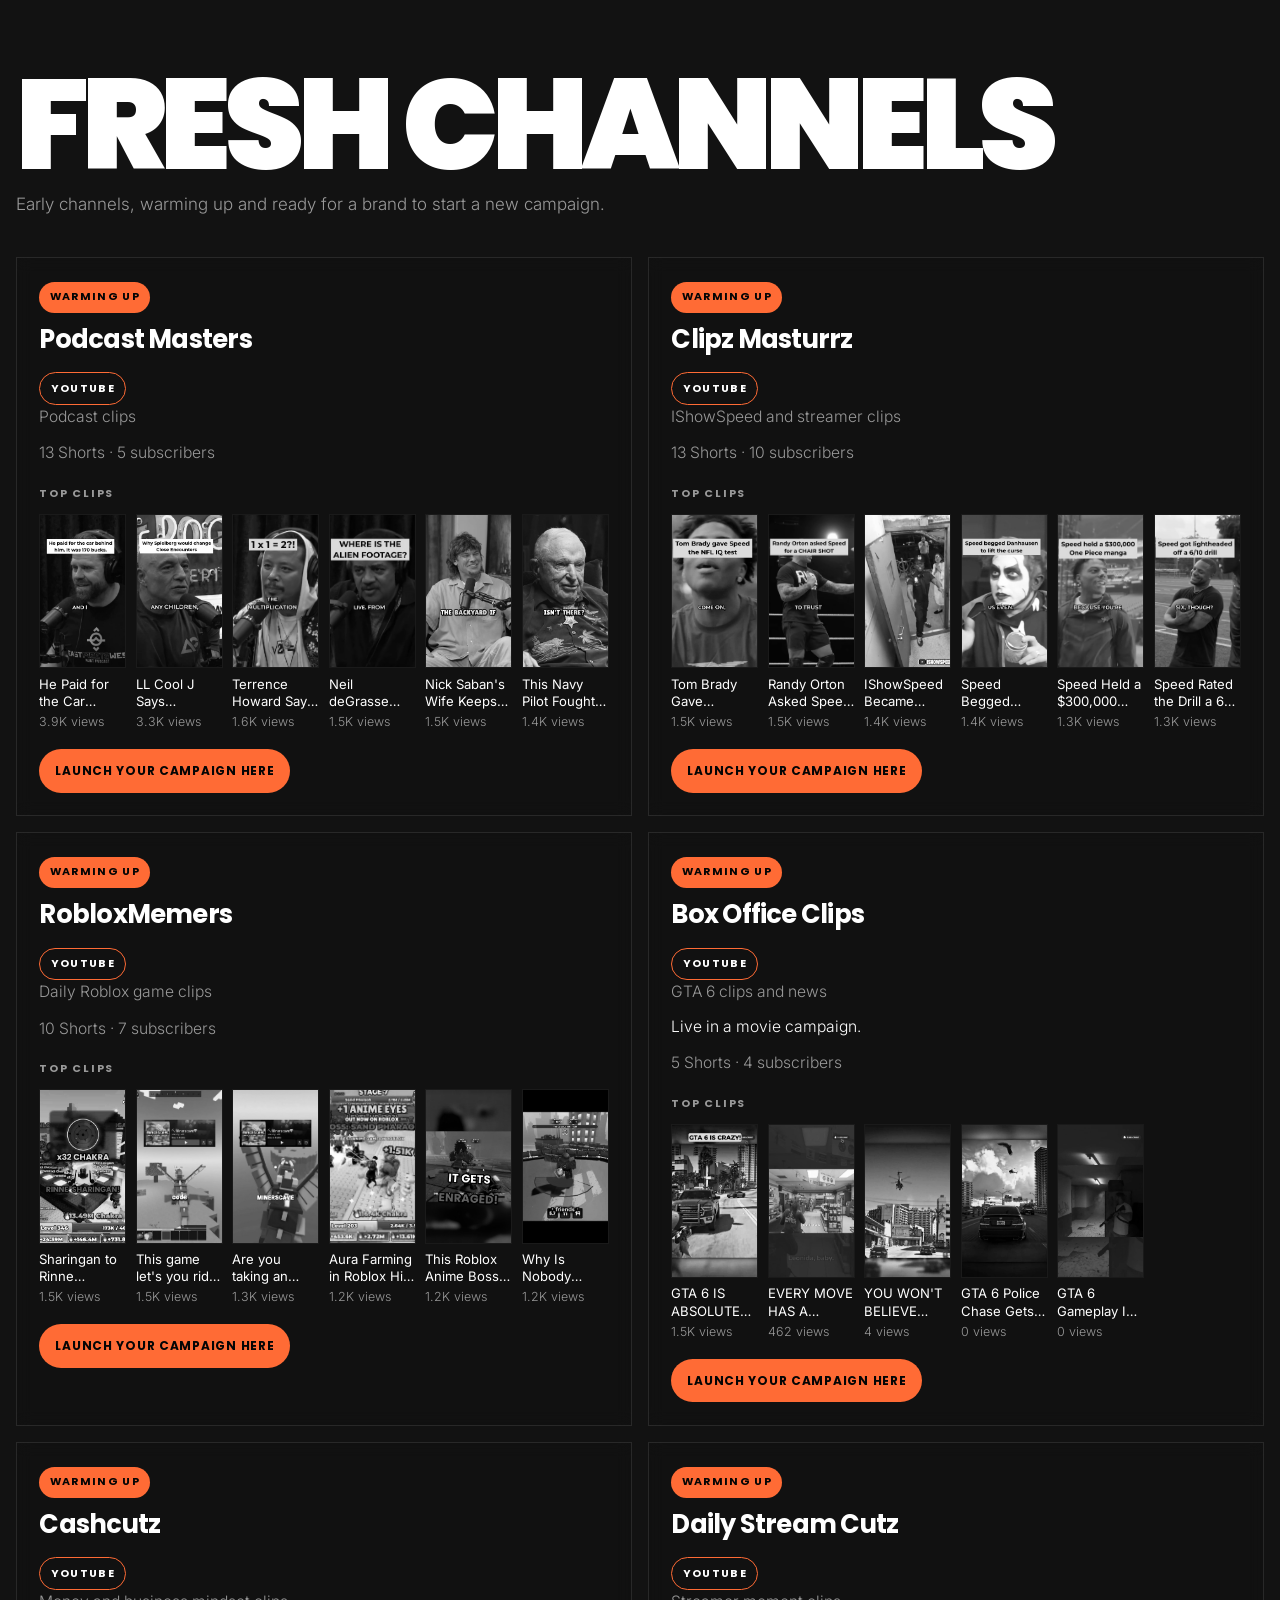
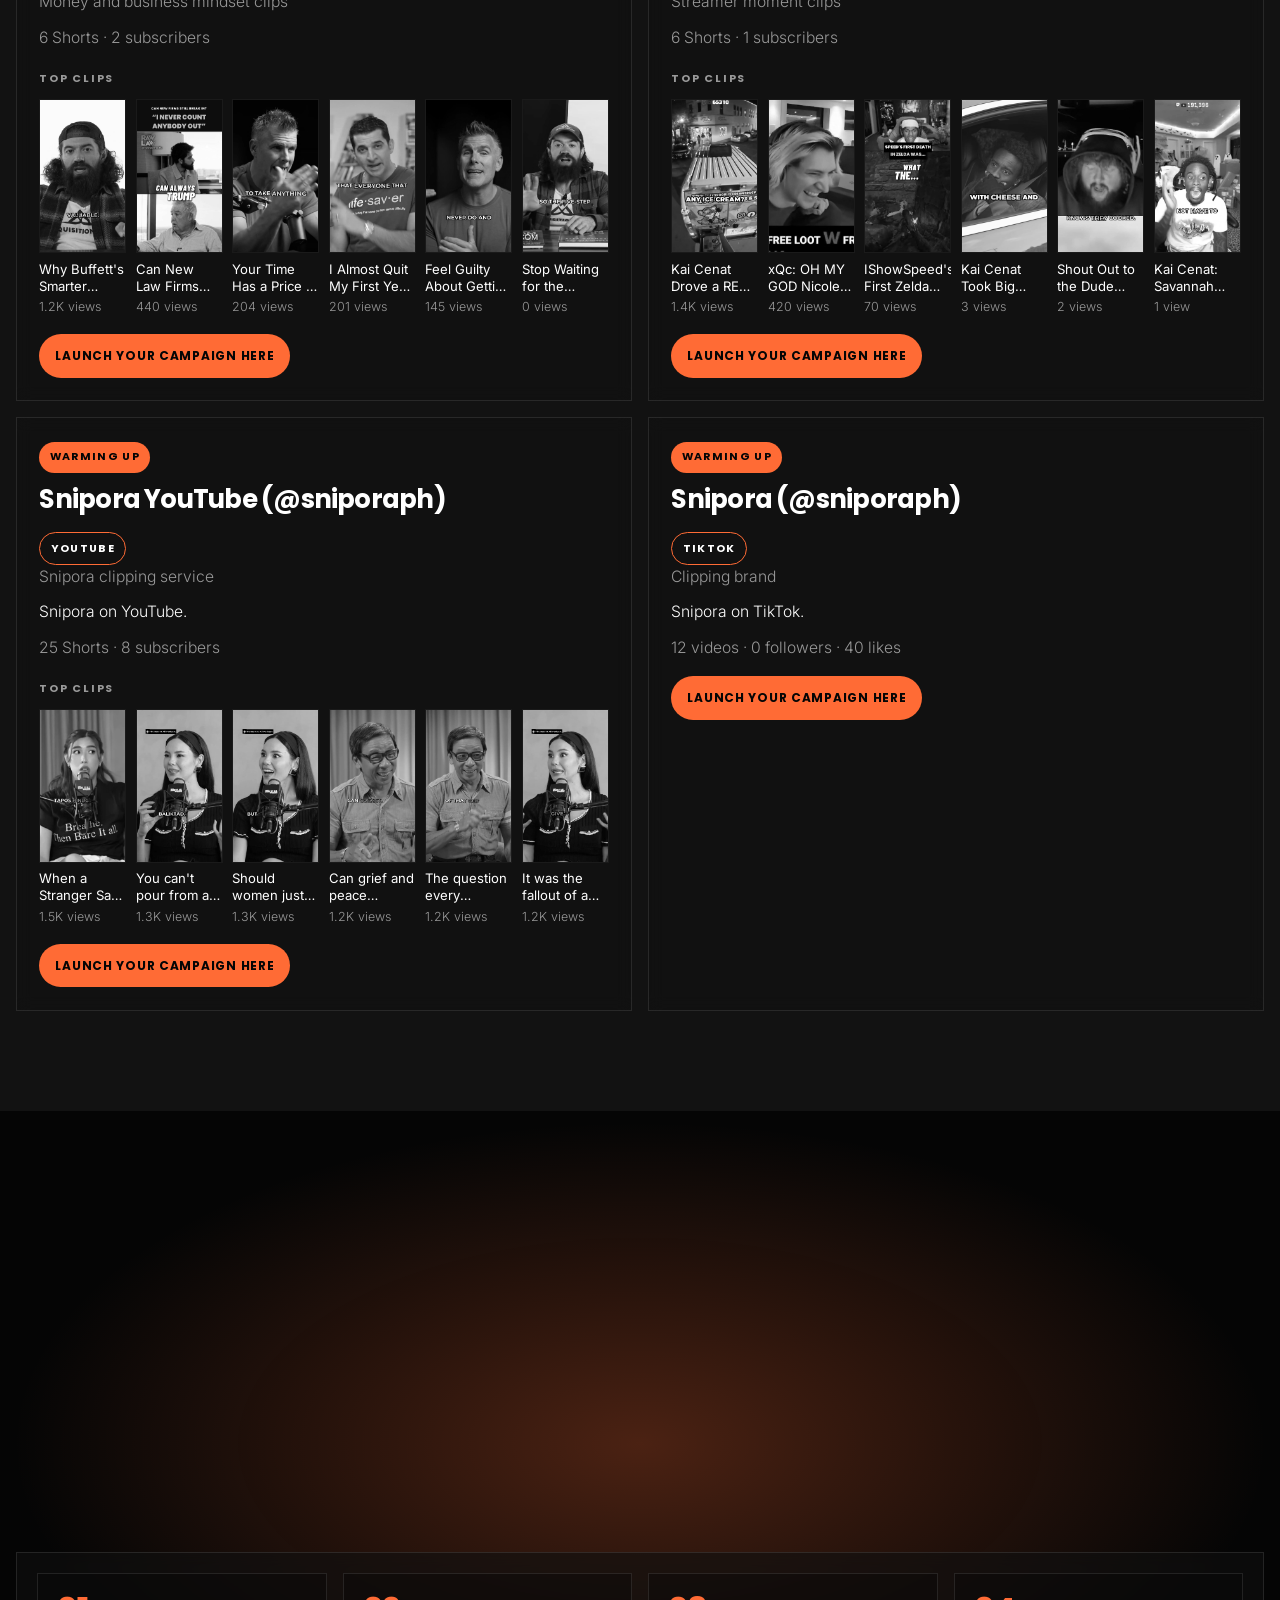
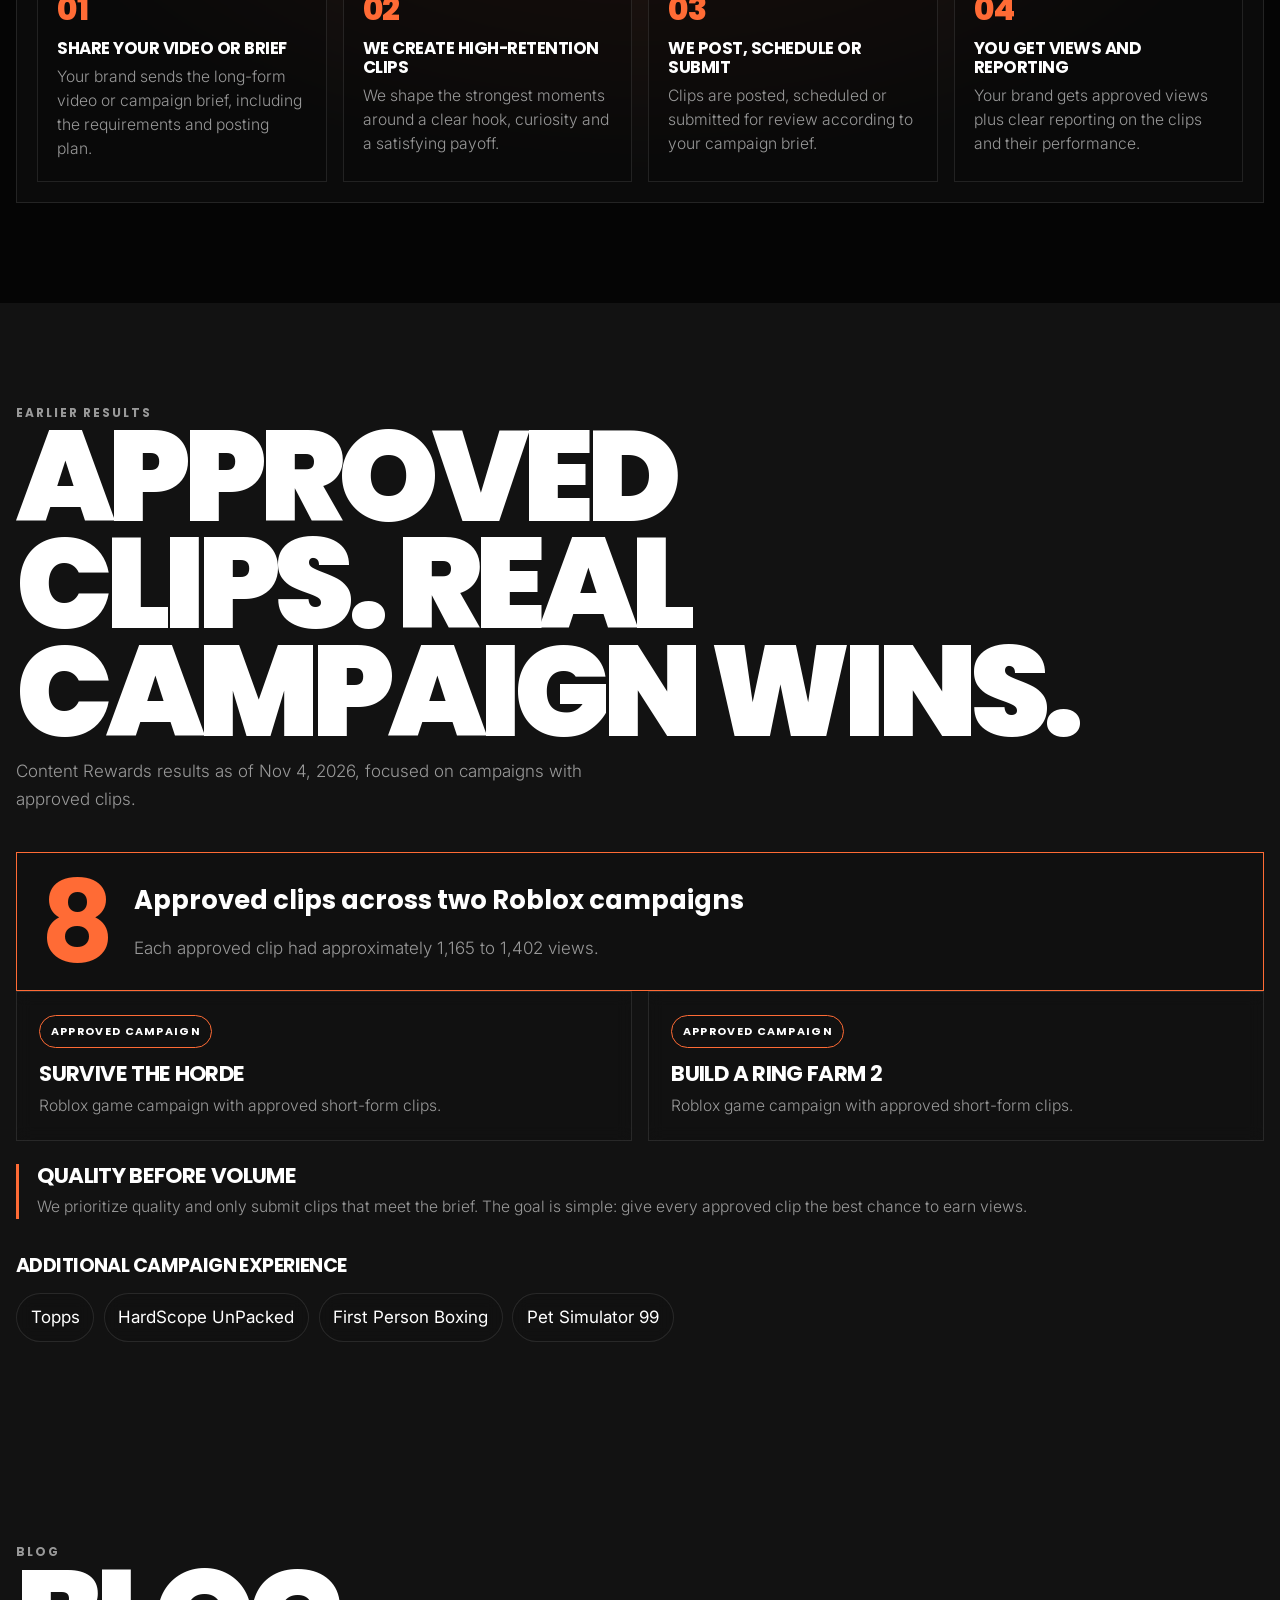
==== commit bdb5aea4: "List every Superbullet clip that passed 1.2K views. Replace the three sample links with the 11 clips" ====
--- a/index.html
+++ b/index.html
@@ -12,7 +12,7 @@
   <link rel="preconnect" href="https://fonts.gstatic.com" crossorigin>
   <link href="https://fonts.googleapis.com/css2?family=Inter:wght@300;400&family=Poppins:wght@700;800;900&display=swap" rel="stylesheet">
   <link rel="preload" href="assets/snipora-logo-on-dark.svg" as="image">
-  <link rel="stylesheet" href="styles.css?v=20261119b">
+  <link rel="stylesheet" href="styles.css?v=20261119c">
 </head>
 <body>
   <a class="skip" href="#content">Skip to content</a>
@@ -124,24 +124,72 @@
             <li><strong>1,363</strong><span>views</span></li>
             <li><strong>1,342</strong><span>views</span></li>
           </ul>
-          <p class="showcase-label">Example clips</p>
+          <p class="clip-pass-line">11 clips passed 1.2K views.</p>
           <ul class="example-list">
             <li>
               <a href="https://www.youtube.com/watch?v=EDNJdLoVdnc" rel="noopener noreferrer">
-                <span>YouTube Short</span>
+                <span>YouTube</span>
                 <strong>1,566 views</strong>
               </a>
             </li>
             <li>
+              <a href="https://www.instagram.com/reel/Df58kHOO-av/" rel="noopener noreferrer">
+                <span>Instagram</span>
+                <strong>1,404 views</strong>
+              </a>
+            </li>
+            <li>
+              <a href="https://www.instagram.com/reel/Df5ZzZtzLft/" rel="noopener noreferrer">
+                <span>Instagram</span>
+                <strong>1,393 views</strong>
+              </a>
+            </li>
+            <li>
+              <a href="https://www.youtube.com/watch?v=4istYuV_szo" rel="noopener noreferrer">
+                <span>YouTube</span>
+                <strong>1,363 views</strong>
+              </a>
+            </li>
+            <li>
+              <a href="https://www.instagram.com/reel/Df0hFwLTemF/" rel="noopener noreferrer">
+                <span>Instagram</span>
+                <strong>1,342 views</strong>
+              </a>
+            </li>
+            <li>
+              <a href="https://www.instagram.com/reel/Df3hX0MONNH/" rel="noopener noreferrer">
+                <span>Instagram</span>
+                <strong>1,308 views</strong>
+              </a>
+            </li>
+            <li>
+              <a href="https://www.instagram.com/reel/Df0uxGNu0Yi/" rel="noopener noreferrer">
+                <span>Instagram</span>
+                <strong>1,265 views</strong>
+              </a>
+            </li>
+            <li>
+              <a href="https://www.youtube.com/watch?v=7pSJt21f1r8" rel="noopener noreferrer">
+                <span>YouTube</span>
+                <strong>1,256 views</strong>
+              </a>
+            </li>
+            <li>
               <a href="https://www.youtube.com/watch?v=S2gTmDp09i0" rel="noopener noreferrer">
-                <span>Naruto Baryon Mode vs Gear 5 Luffy</span>
+                <span class="clip-link-copy"><span>YouTube</span><span class="clip-link-title">Naruto Baryon Mode vs Gear 5 Luffy</span></span>
                 <strong>1,236 views</strong>
               </a>
             </li>
             <li>
-              <a href="https://www.instagram.com/reel/Df3hX0MONNH/" rel="noopener noreferrer">
-                <span>Instagram Reel</span>
-                <strong>1,308 views</strong>
+              <a href="https://www.youtube.com/watch?v=ni0lXVSLT34" rel="noopener noreferrer">
+                <span>YouTube</span>
+                <strong>1,224 views</strong>
+              </a>
+            </li>
+            <li>
+              <a href="https://www.instagram.com/reel/Df1SuTHO1lV/" rel="noopener noreferrer">
+                <span>Instagram</span>
+                <strong>1,200 views</strong>
               </a>
             </li>
           </ul>
--- a/styles.css
+++ b/styles.css
@@ -1583,14 +1583,23 @@
   padding: 0;
 }
 
+.clip-pass-line {
+  margin: 1.25rem 0 0;
+  color: var(--text);
+  font-family: var(--display);
+  font-weight: 700;
+  letter-spacing: -0.02em;
+}
+
 .example-list a {
   display: flex;
-  flex-direction: column;
+  flex-direction: row;
+  align-items: center;
   justify-content: space-between;
-  gap: 0.45rem;
-  min-height: 5.5rem;
+  gap: 0.75rem;
+  min-height: 48px;
   height: 100%;
-  padding: 0.9rem 0.95rem;
+  padding: 0.7rem 0.9rem;
   text-decoration: none;
   background: rgba(18, 18, 18, 0.72);
   border: 1px solid var(--line);
@@ -1599,6 +1608,7 @@
 .example-list a:hover { border-color: var(--accent); }
 
 .example-list span {
+  min-width: 0;
   font-family: var(--display);
   font-weight: 700;
   letter-spacing: -0.02em;
@@ -1606,11 +1616,28 @@
   overflow-wrap: break-word;
 }
 
+.clip-link-copy {
+  display: flex;
+  flex-direction: column;
+  gap: 0.15rem;
+}
+
+.example-list .clip-link-title {
+  color: var(--muted);
+  font-family: var(--font);
+  font-weight: 400;
+  font-size: 0.92rem;
+  letter-spacing: 0;
+  line-height: 1.3;
+}
+
 .example-list strong {
+  flex: none;
   color: var(--accent);
   font-family: var(--display);
   font-weight: 700;
   font-size: 0.95rem;
+  white-space: nowrap;
 }
 
 @media (min-width: 640px) {
@@ -1625,7 +1652,7 @@
 }
 
 @media (min-width: 800px) {
-  .example-list { grid-template-columns: repeat(3, minmax(0, 1fr)); }
+  .example-list { grid-template-columns: 1fr 1fr; }
 }
 
 @media (min-width: 1000px) {
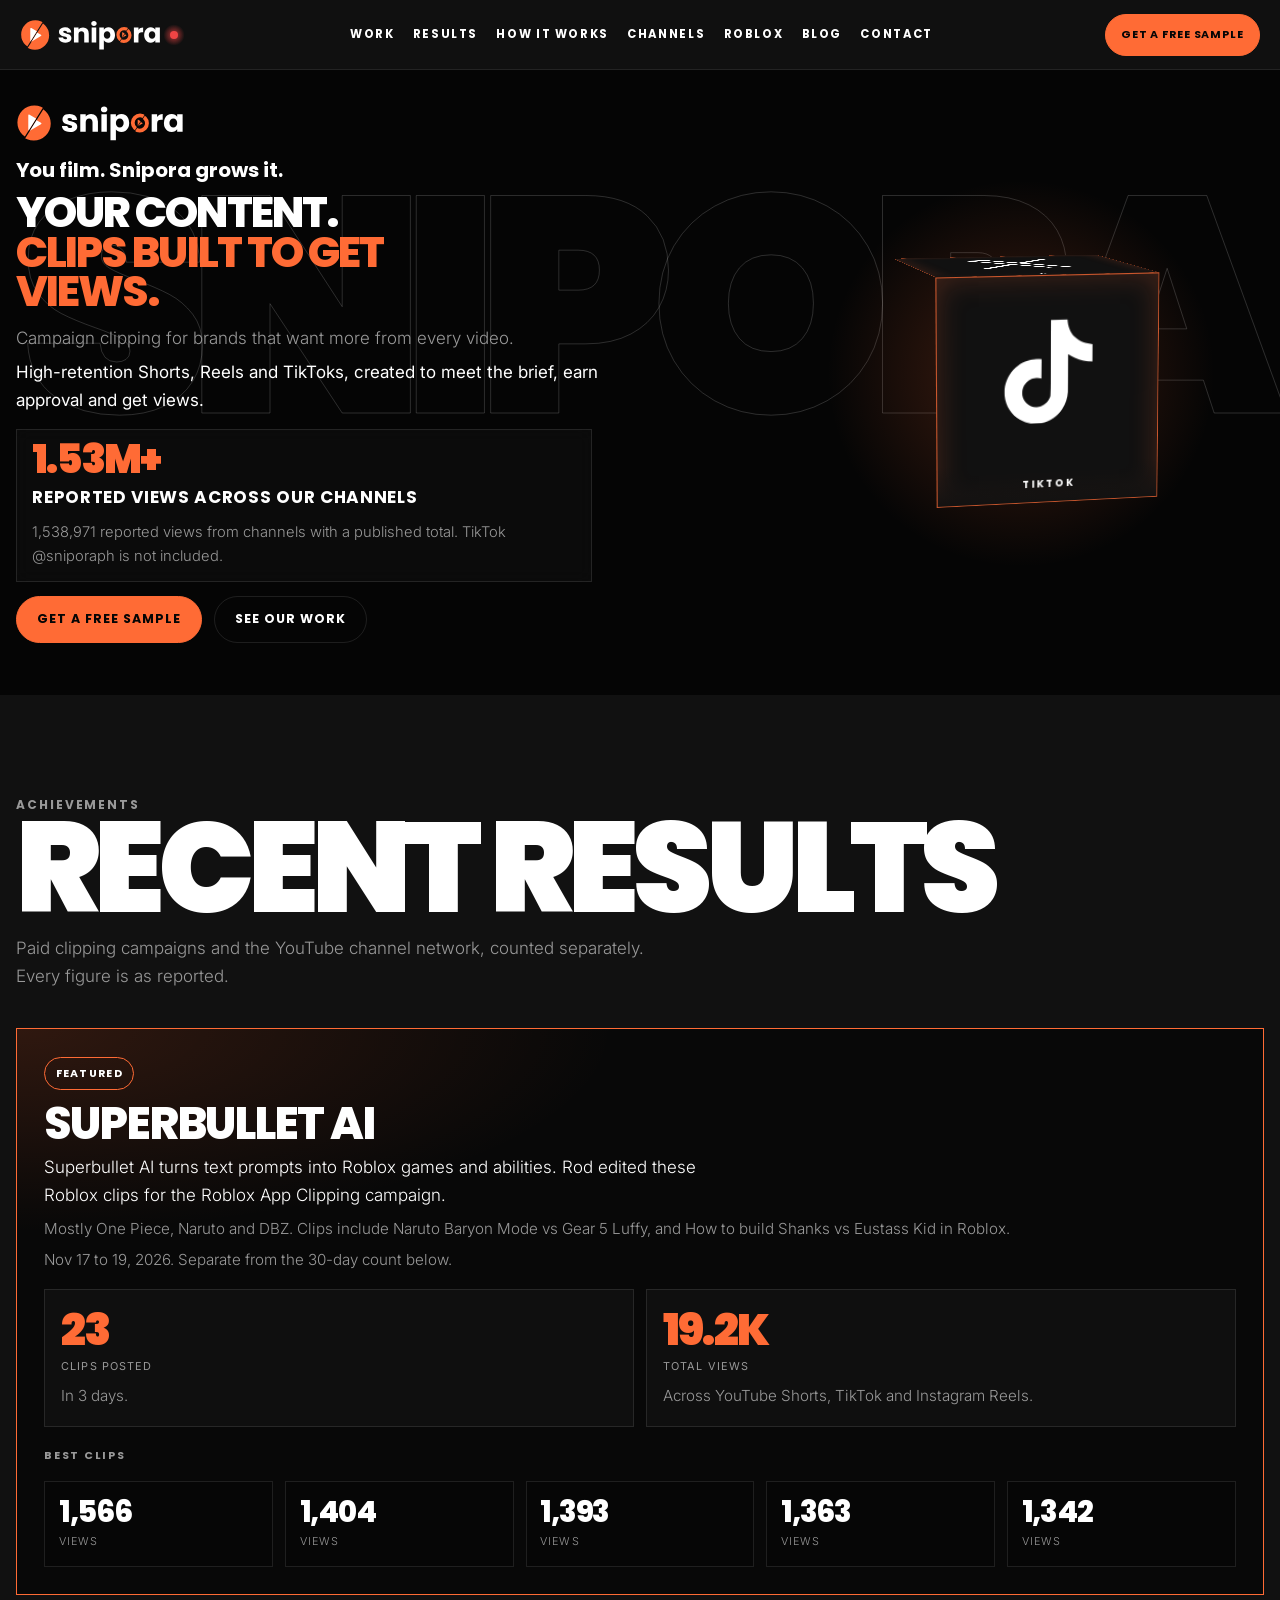
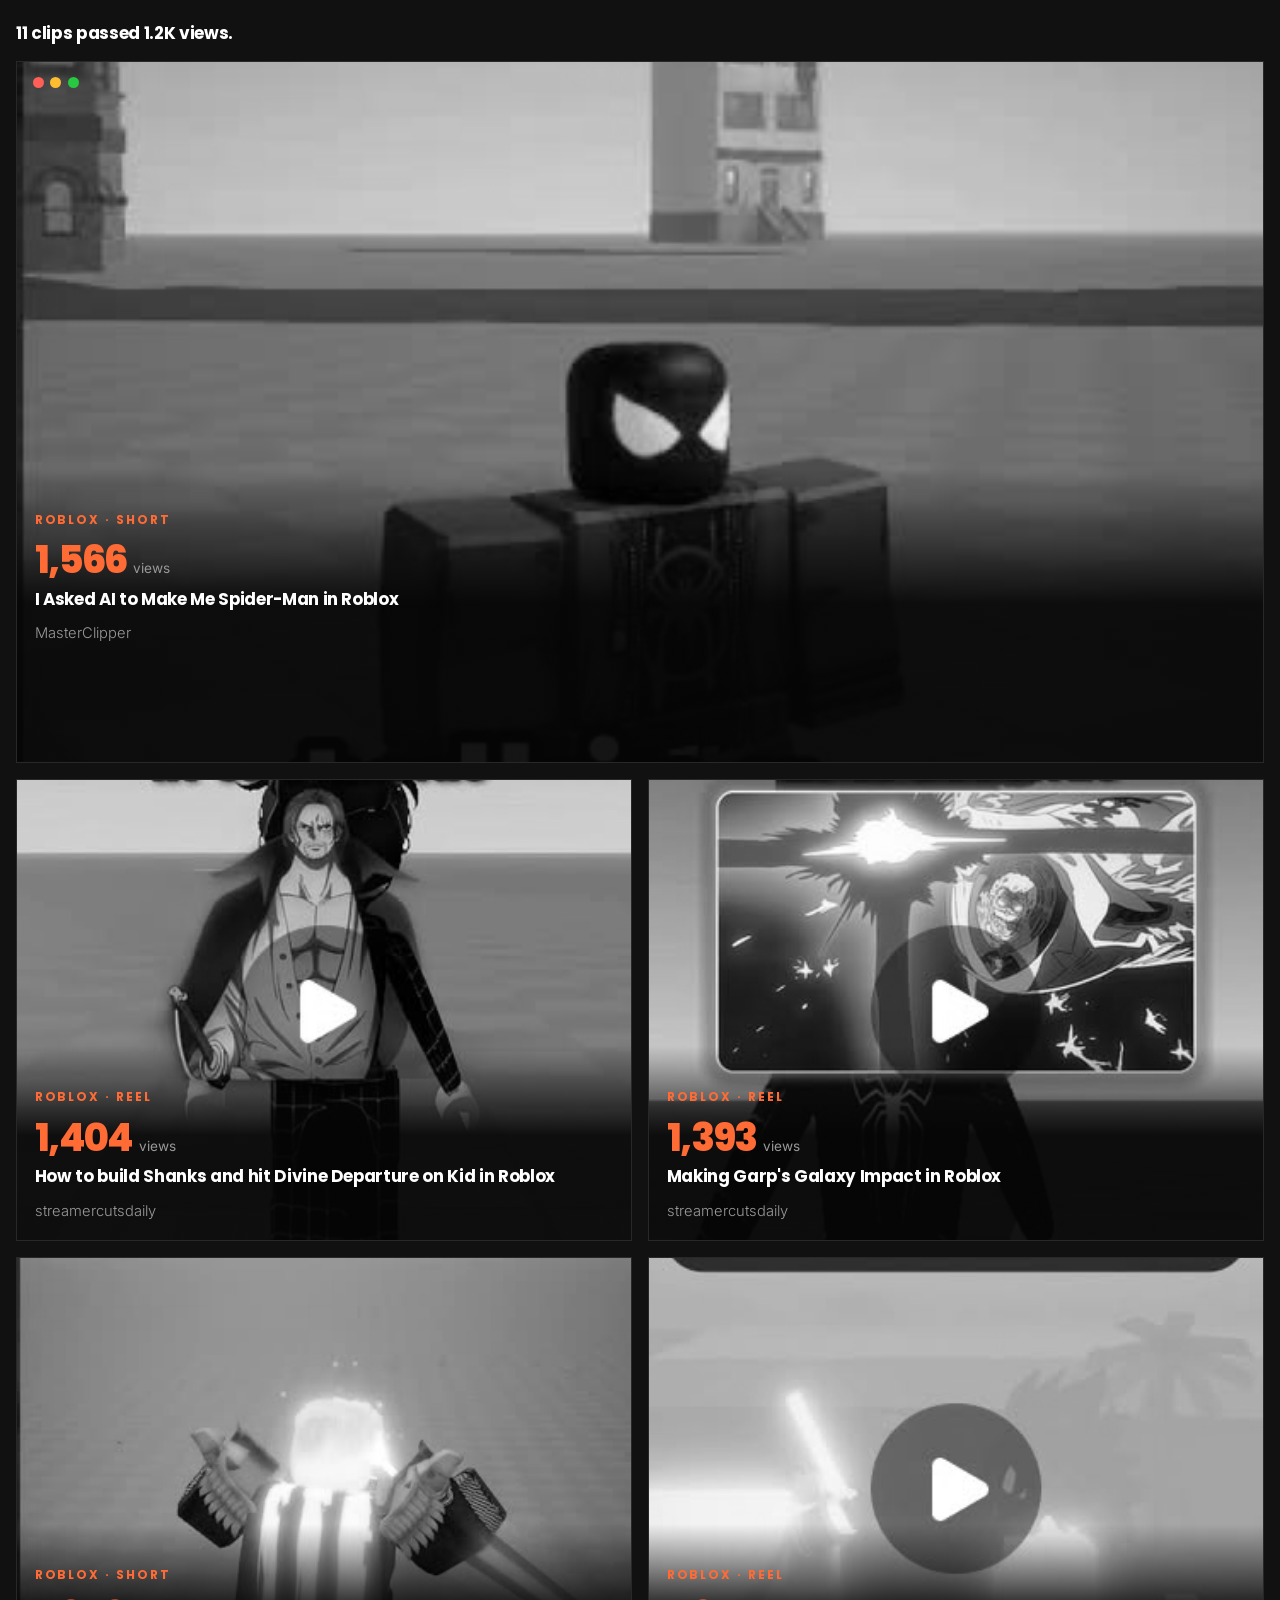
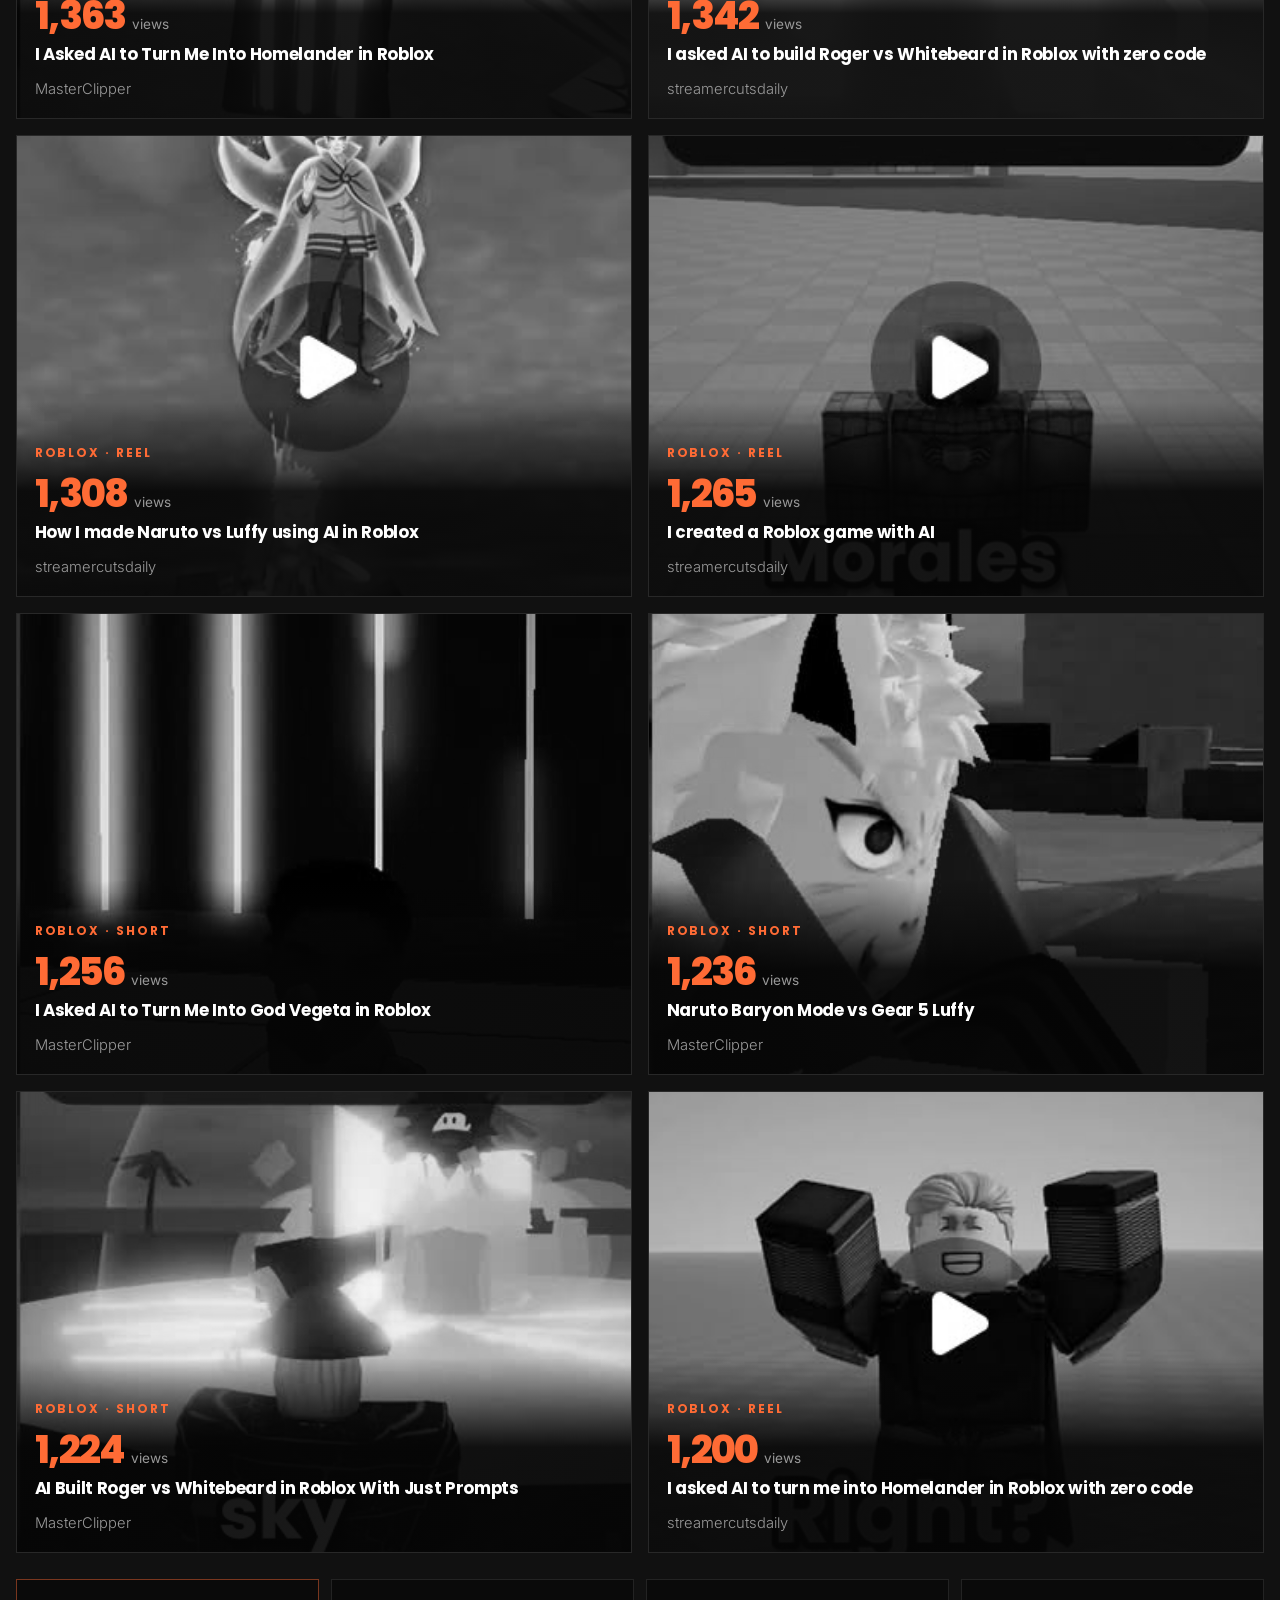
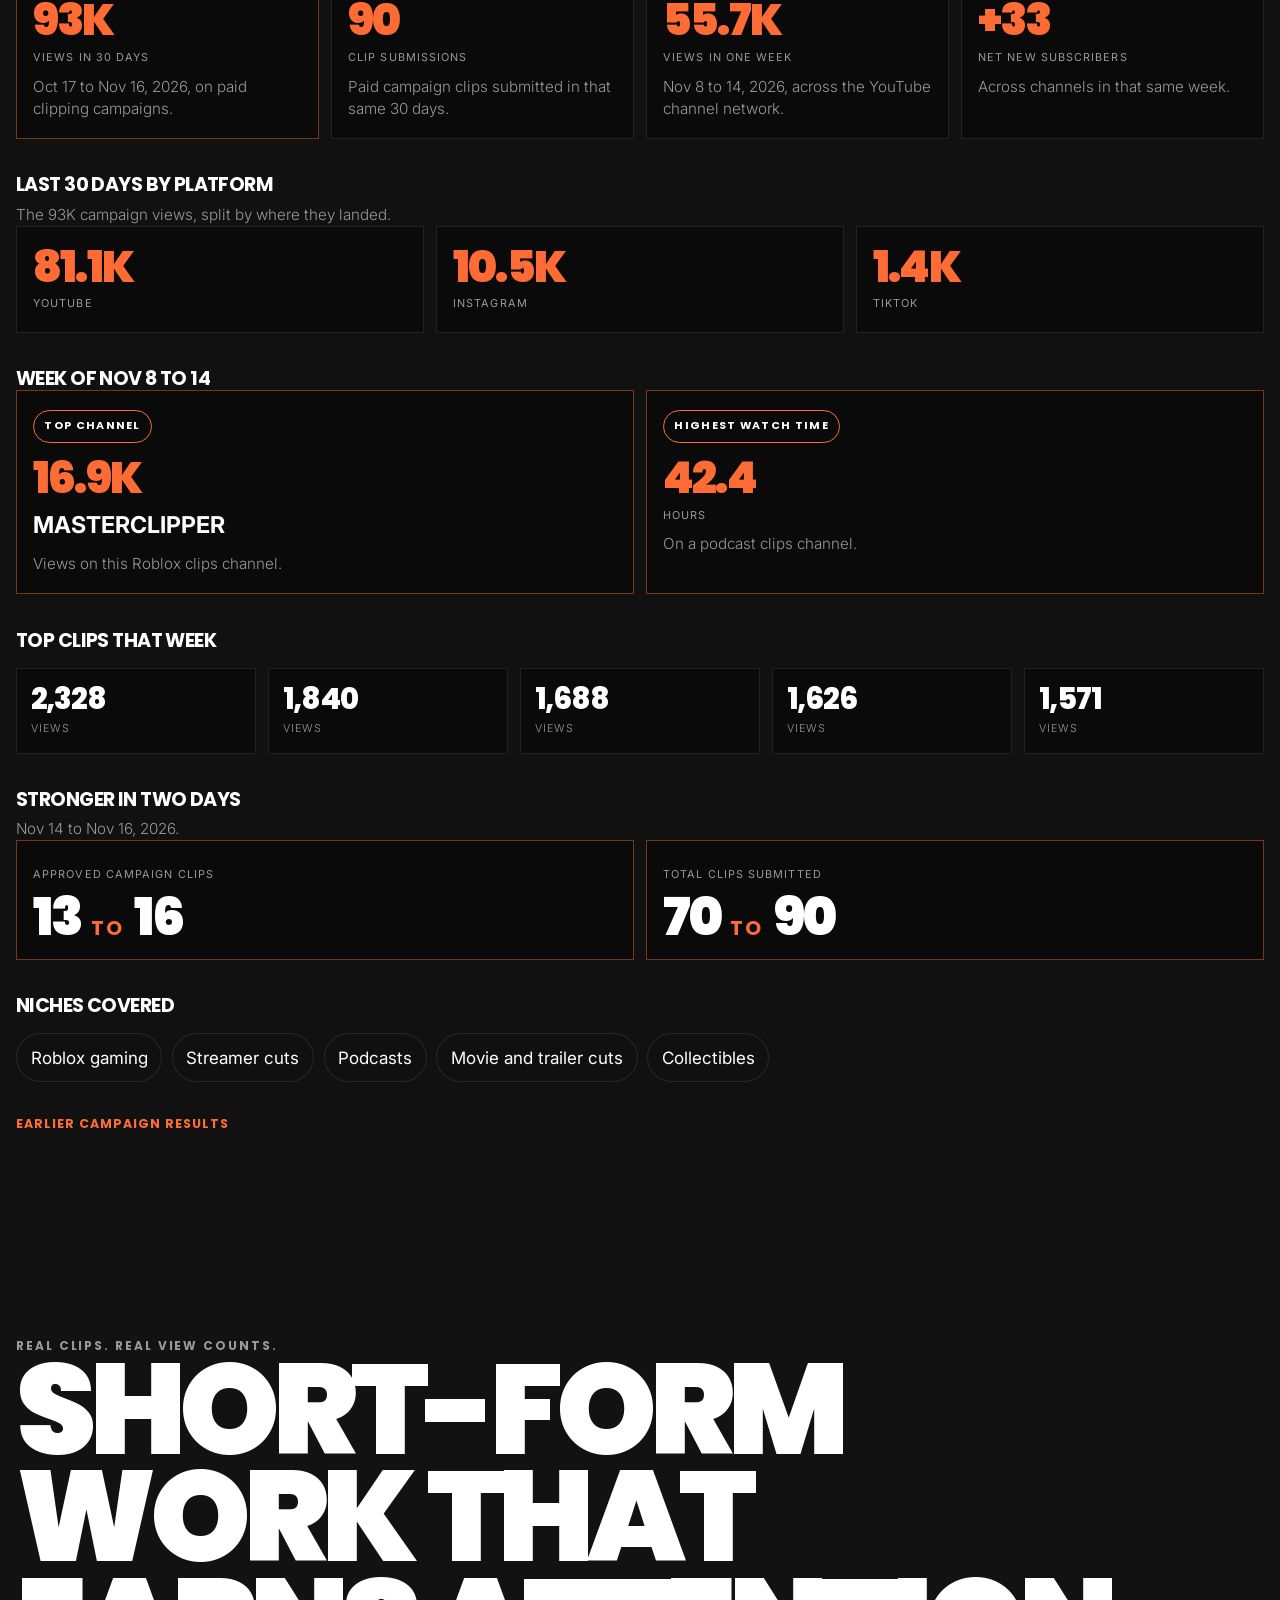
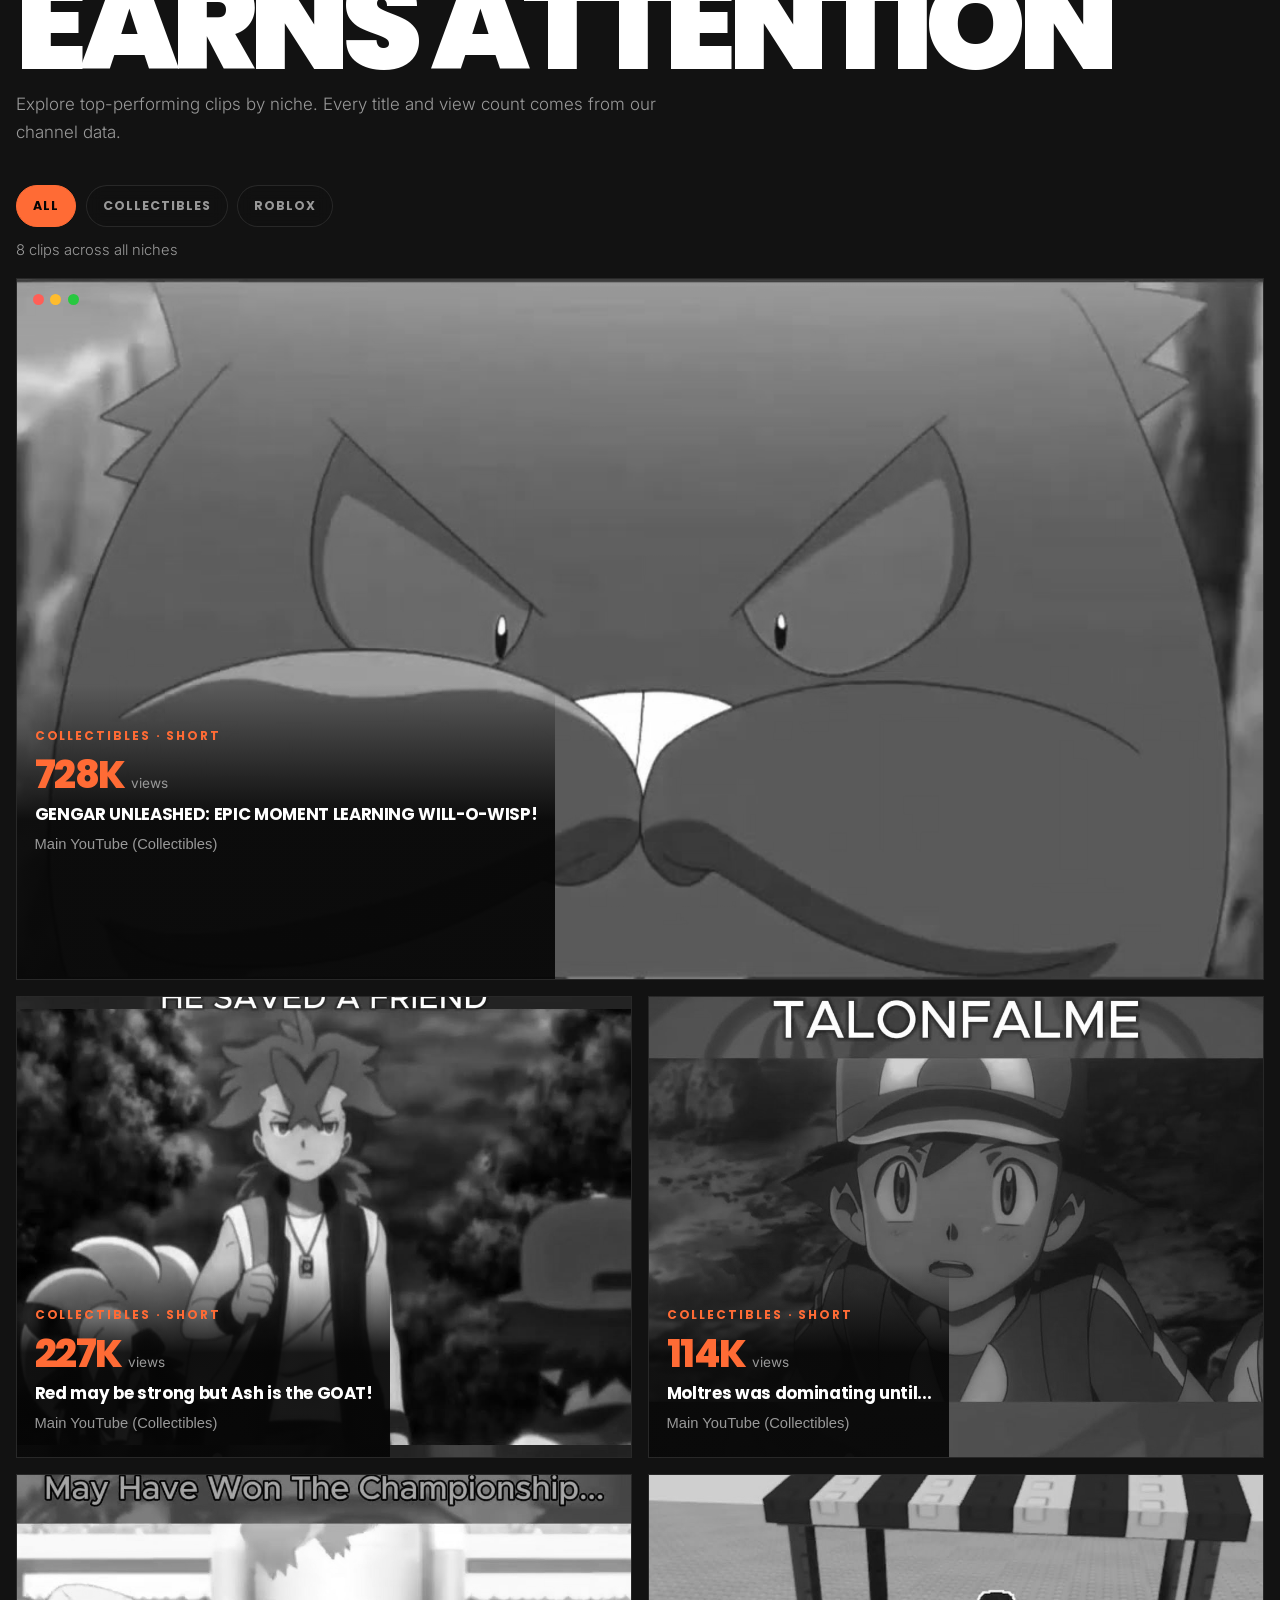
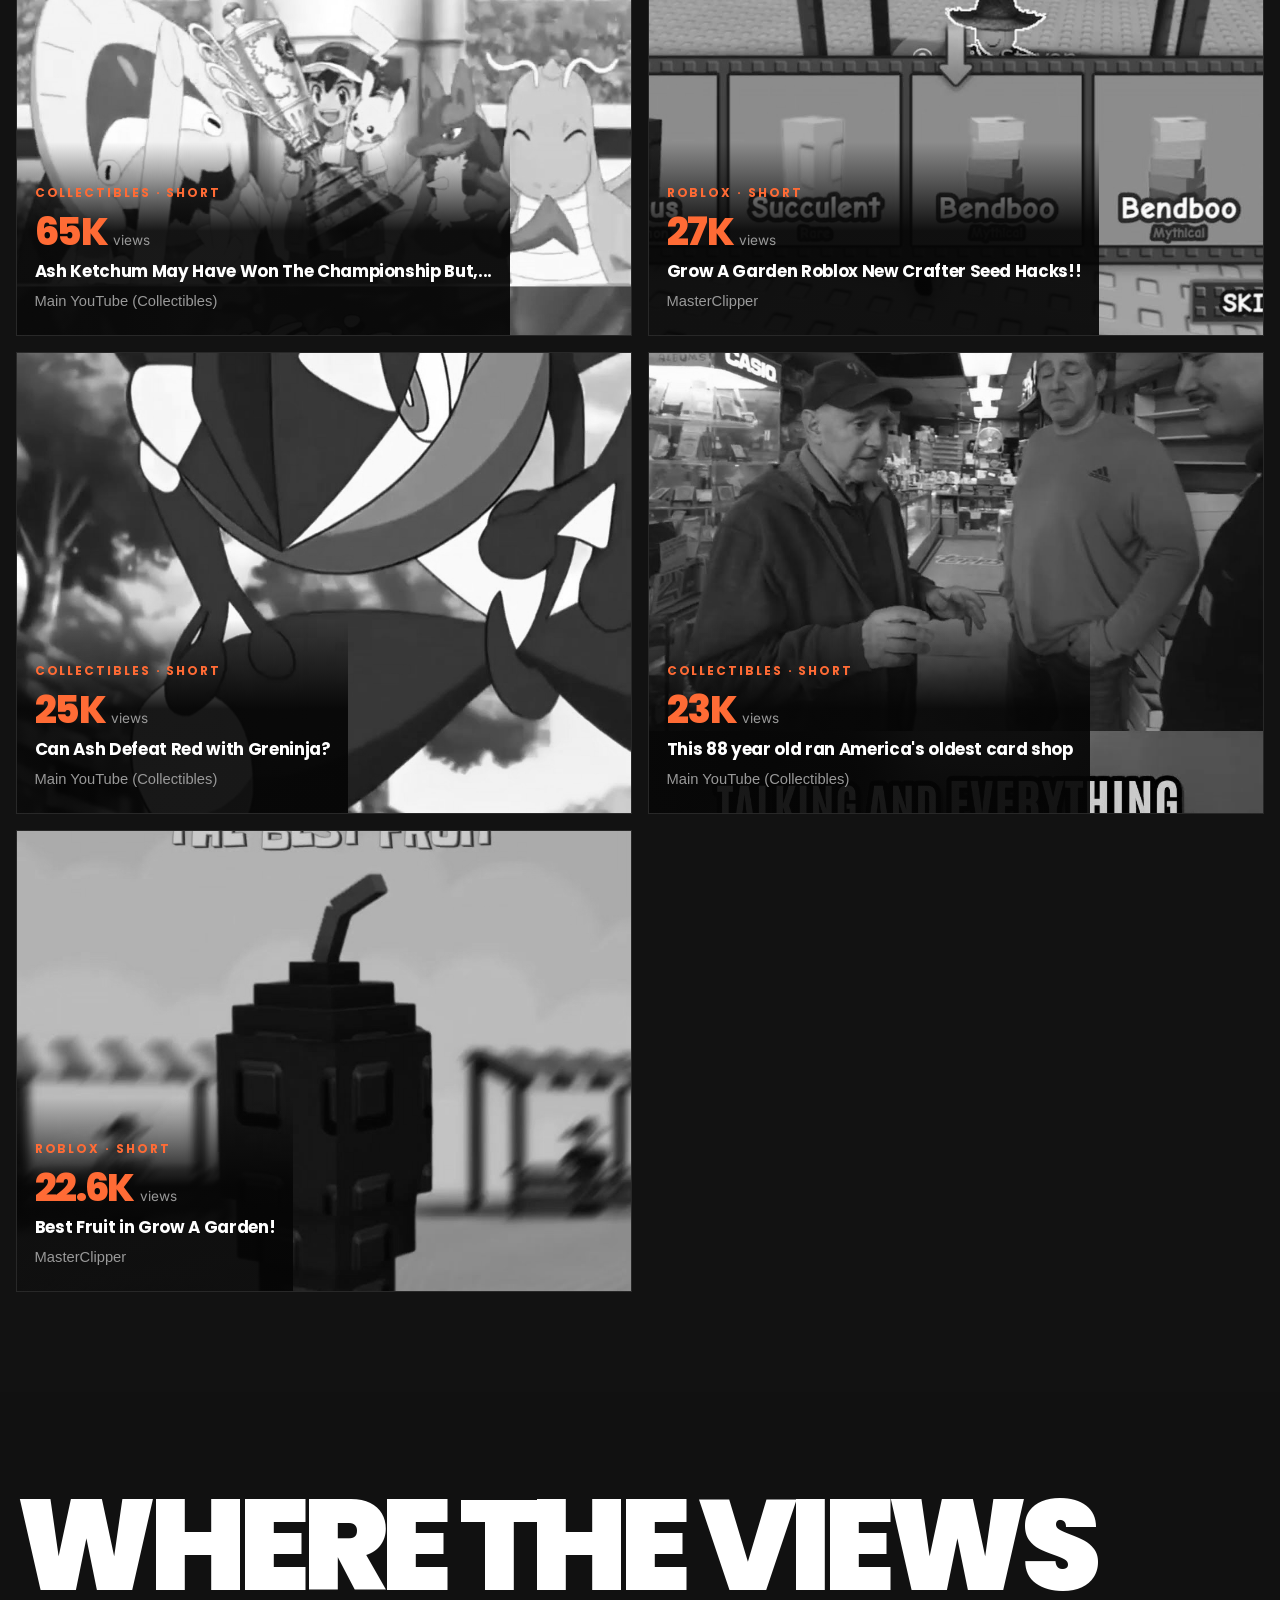
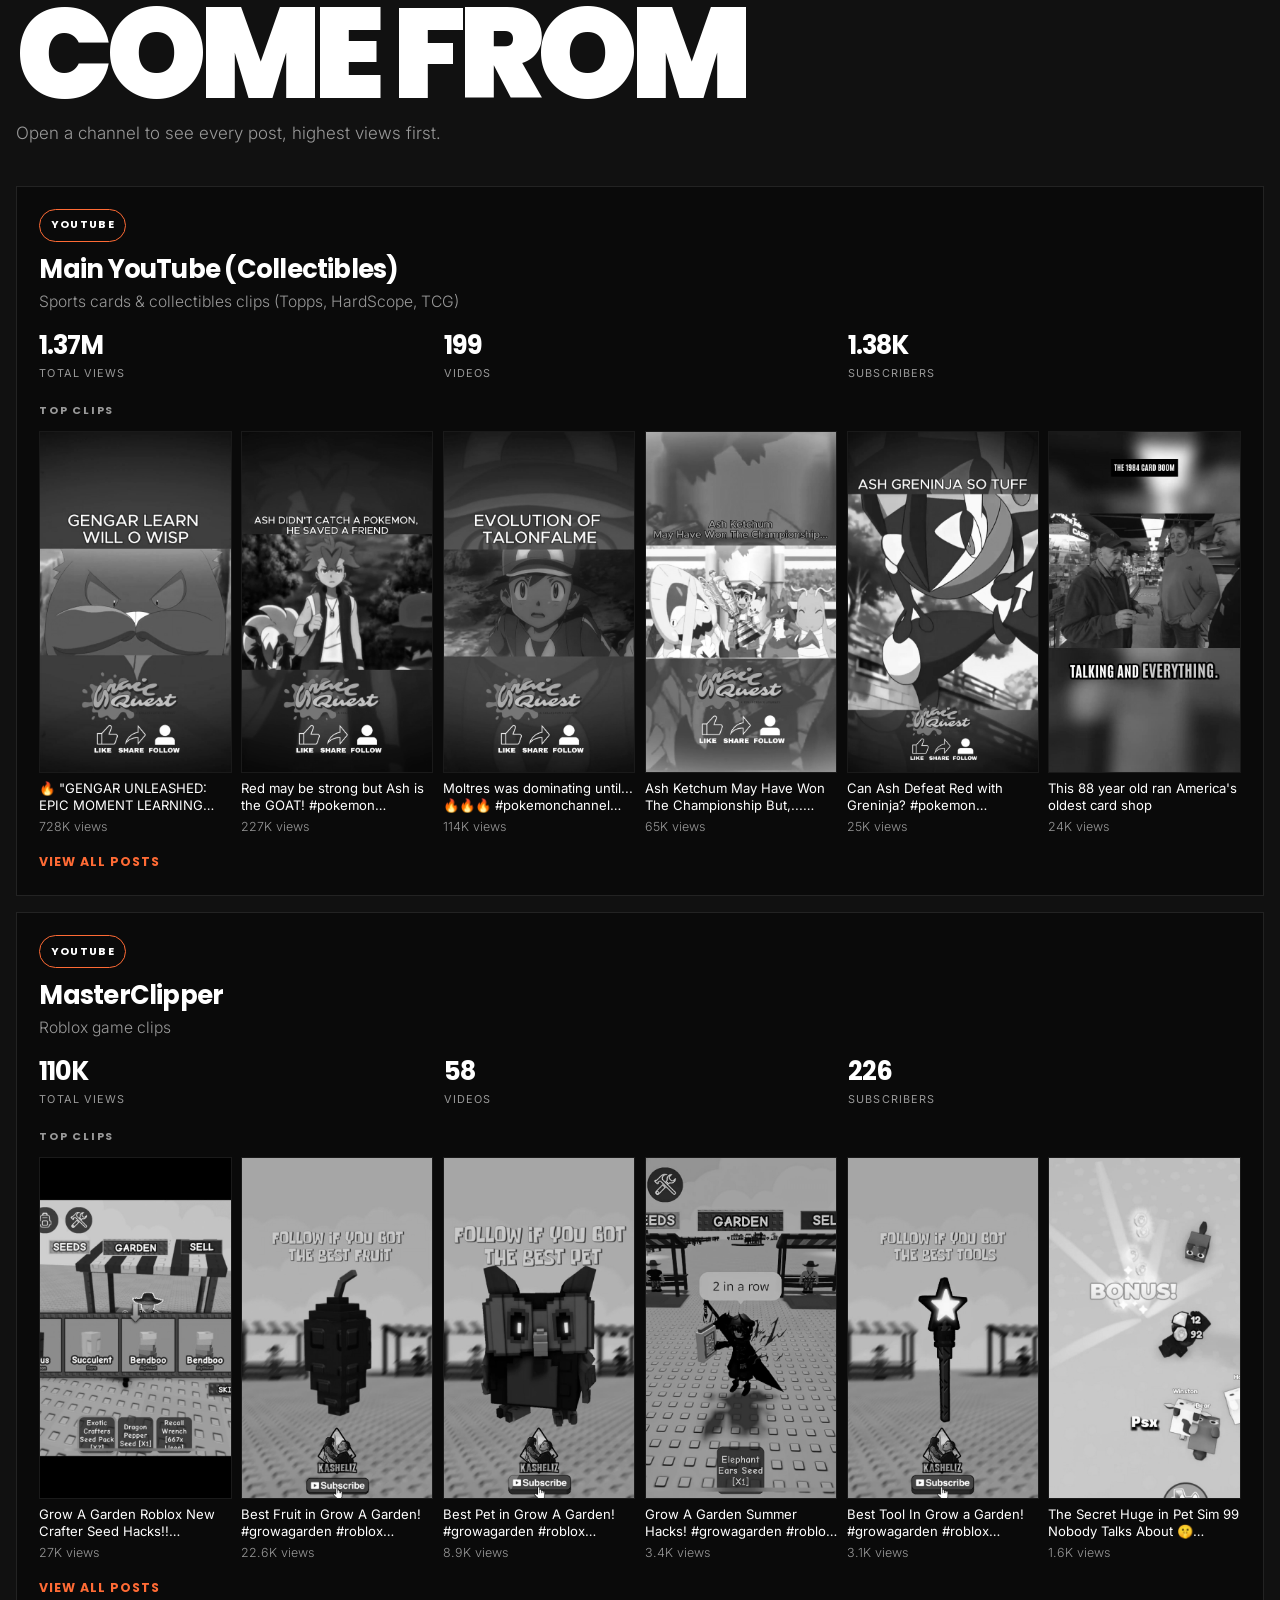
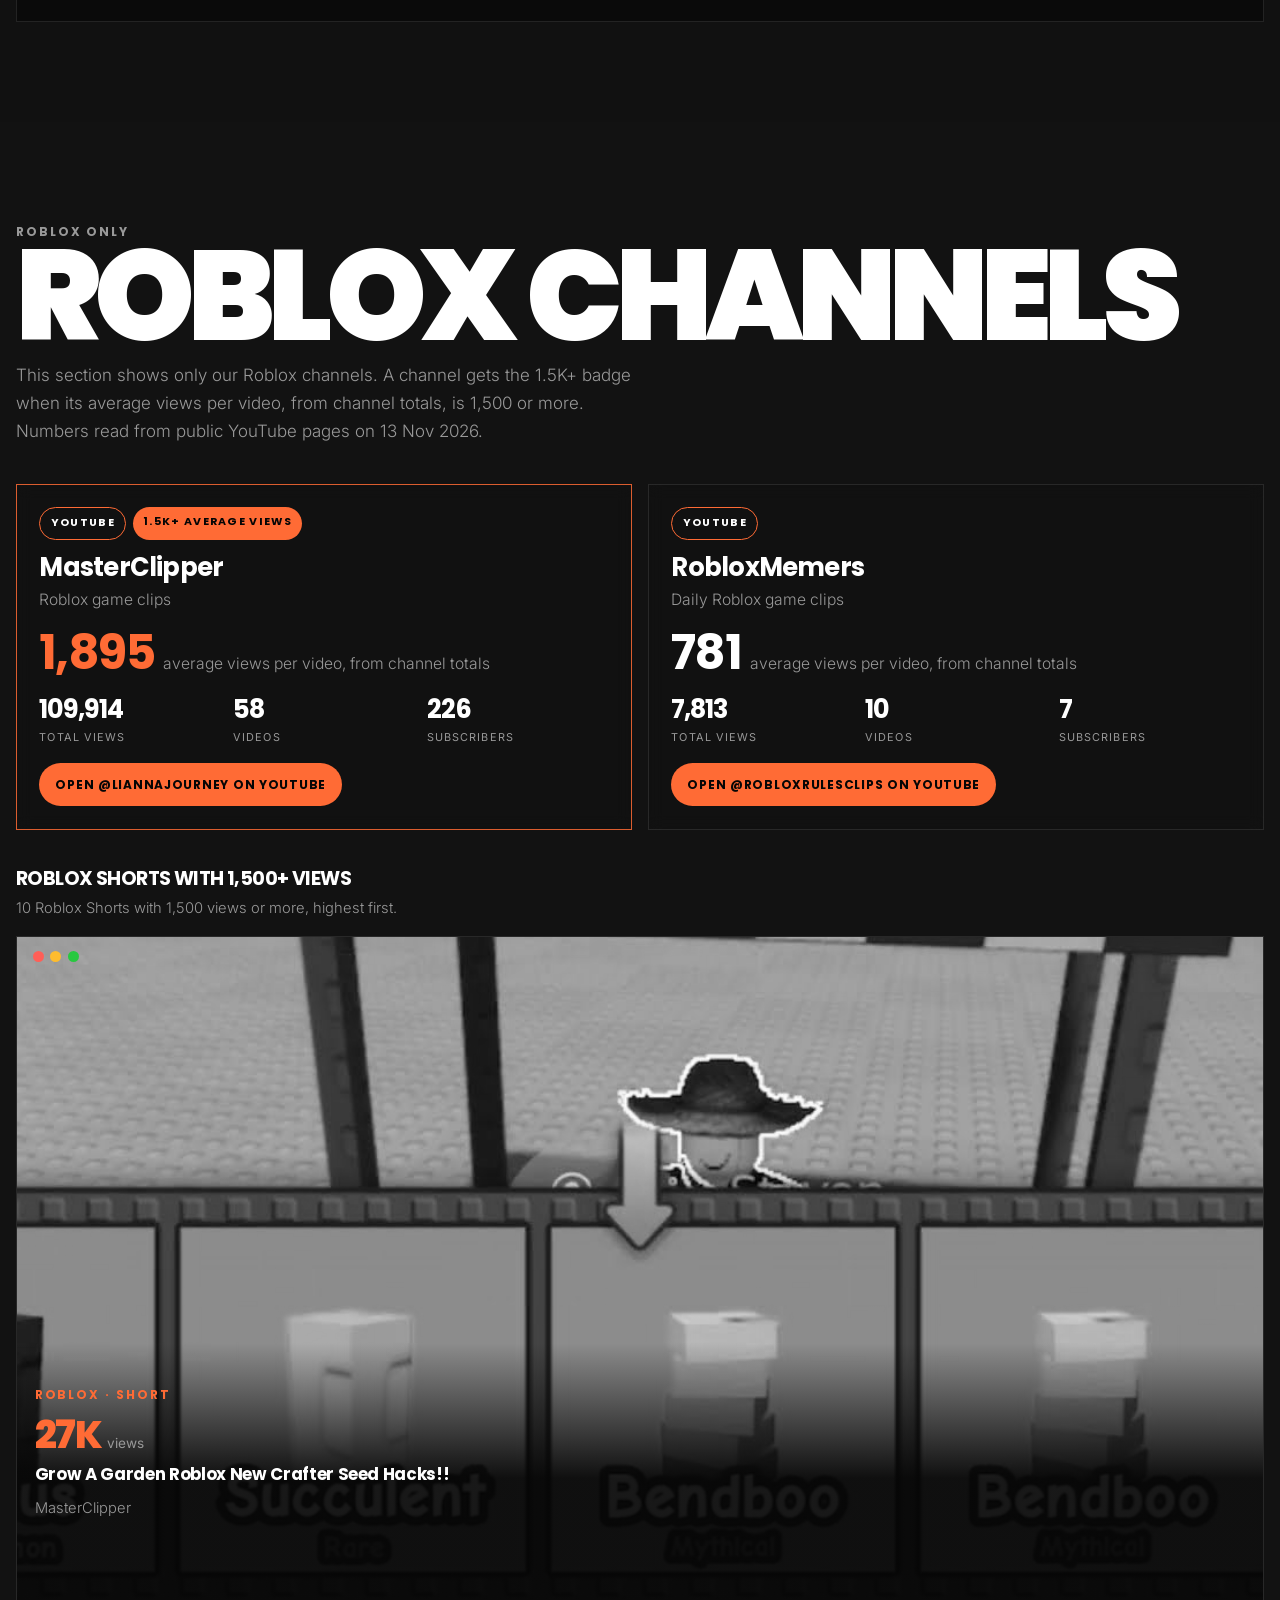
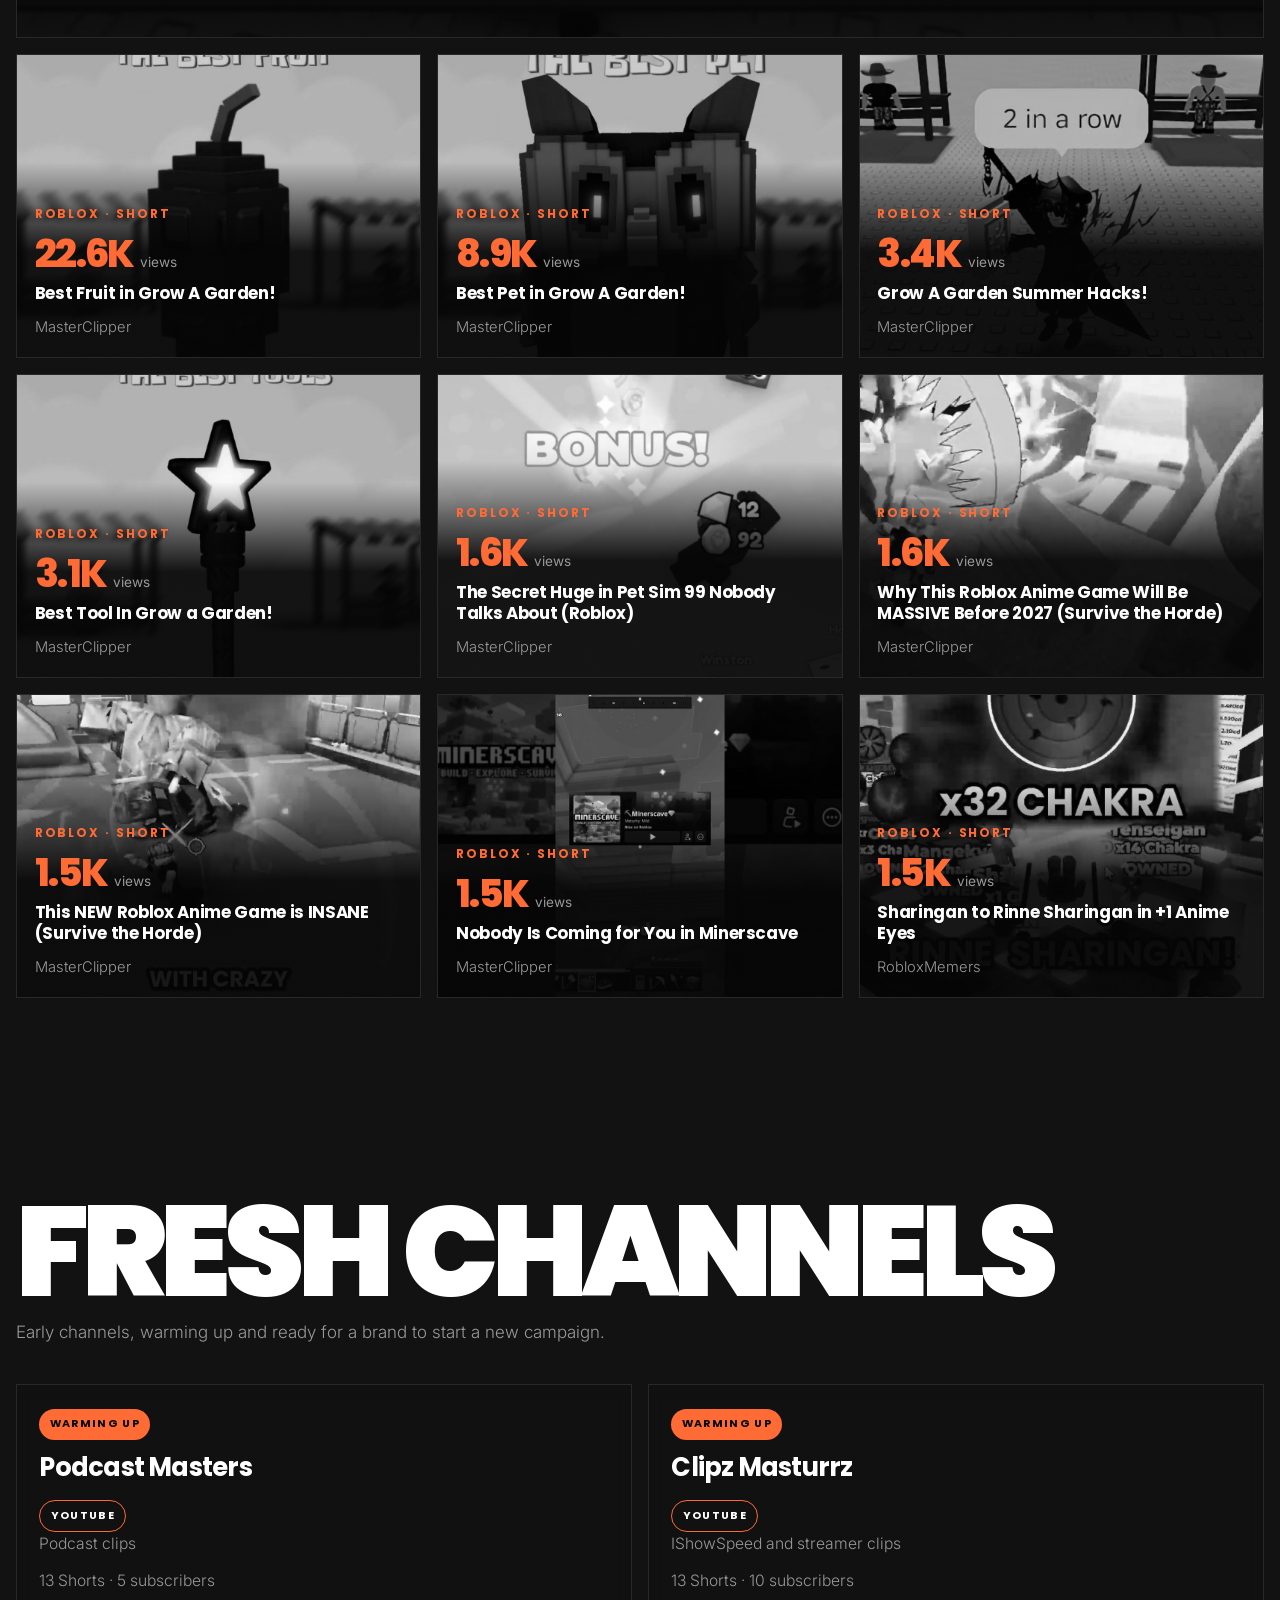
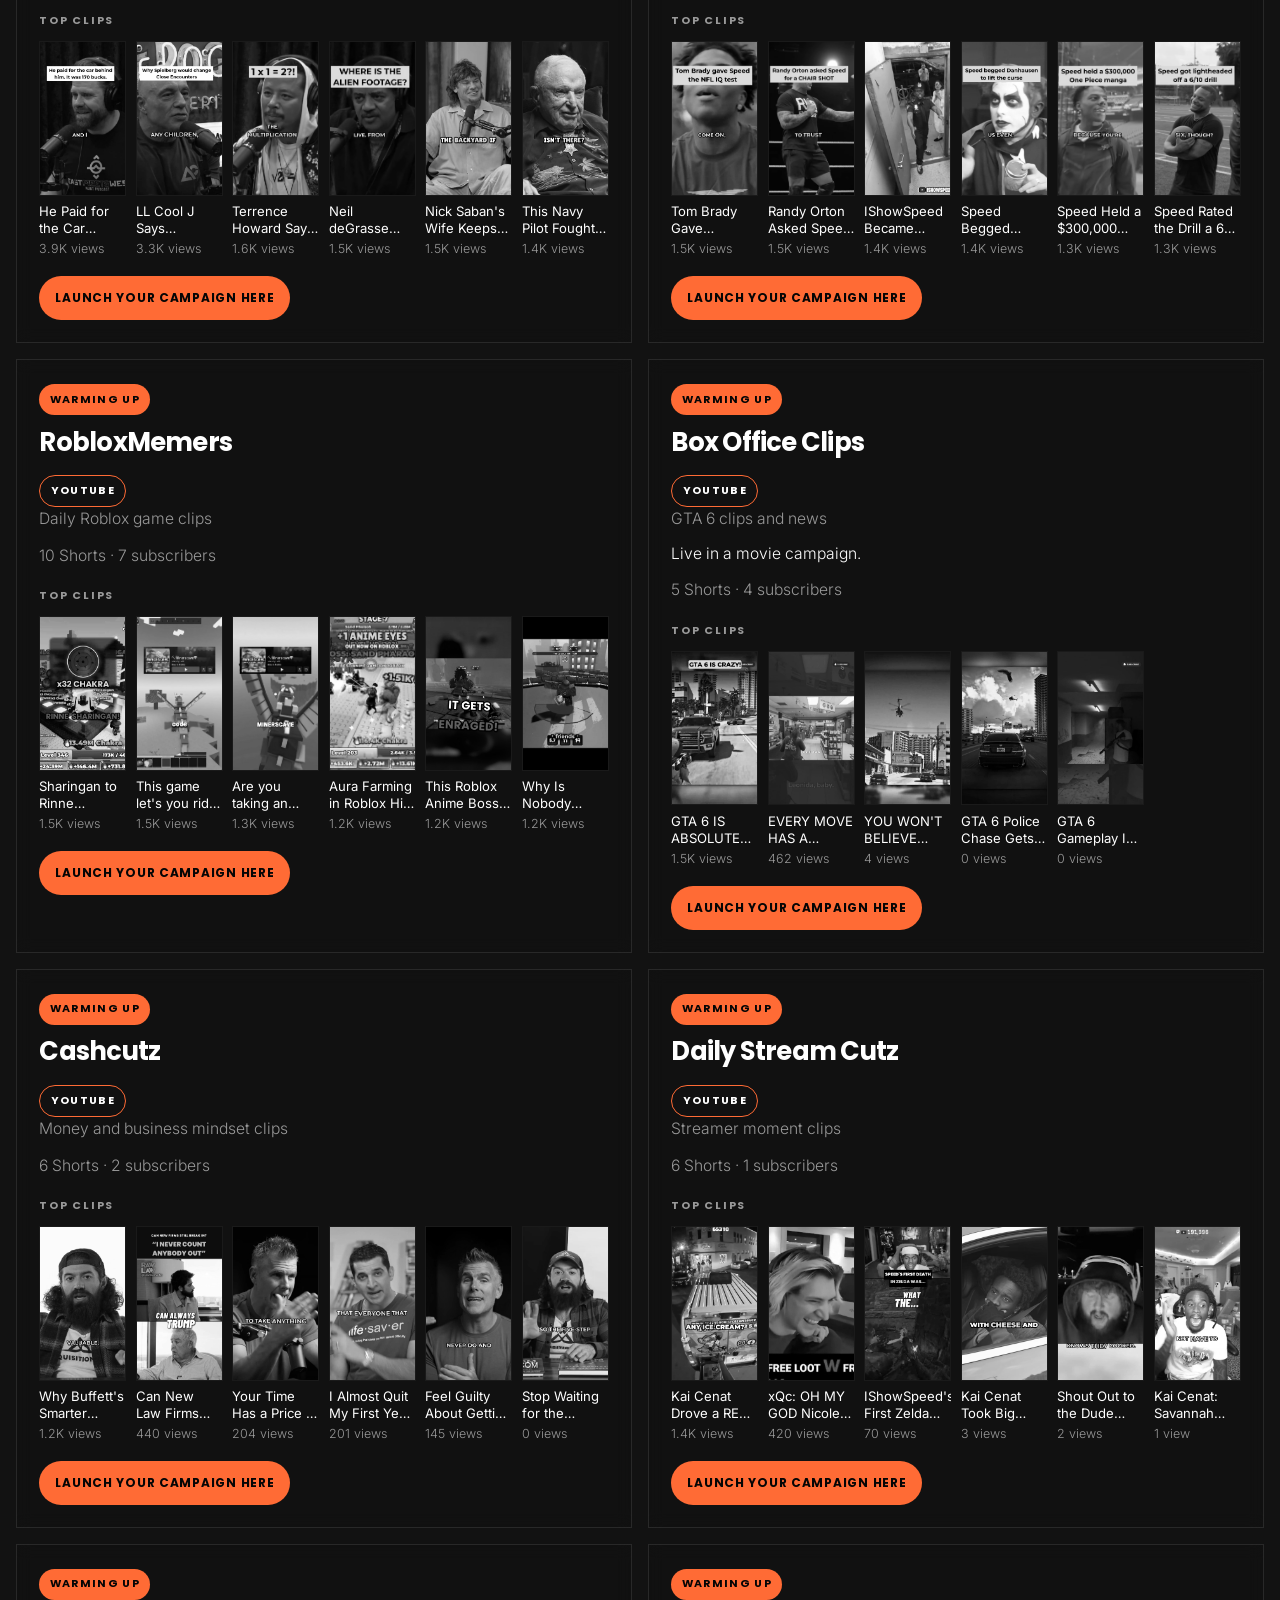
==== commit dbffdbac: "Show the Superbullet clips in the same cards as the rest of the site. Replace the plain link list wi" ====
--- a/index.html
+++ b/index.html
@@ -12,7 +12,7 @@
   <link rel="preconnect" href="https://fonts.gstatic.com" crossorigin>
   <link href="https://fonts.googleapis.com/css2?family=Inter:wght@300;400&family=Poppins:wght@700;800;900&display=swap" rel="stylesheet">
   <link rel="preload" href="assets/snipora-logo-on-dark.svg" as="image">
-  <link rel="stylesheet" href="styles.css?v=20261119c">
+  <link rel="stylesheet" href="styles.css?v=20261119d">
 </head>
 <body>
   <a class="skip" href="#content">Skip to content</a>
@@ -124,76 +124,110 @@
             <li><strong>1,363</strong><span>views</span></li>
             <li><strong>1,342</strong><span>views</span></li>
           </ul>
-          <p class="clip-pass-line">11 clips passed 1.2K views.</p>
-          <ul class="example-list">
-            <li>
-              <a href="https://www.youtube.com/watch?v=EDNJdLoVdnc" rel="noopener noreferrer">
-                <span>YouTube</span>
-                <strong>1,566 views</strong>
-              </a>
-            </li>
-            <li>
-              <a href="https://www.instagram.com/reel/Df58kHOO-av/" rel="noopener noreferrer">
-                <span>Instagram</span>
-                <strong>1,404 views</strong>
-              </a>
-            </li>
-            <li>
-              <a href="https://www.instagram.com/reel/Df5ZzZtzLft/" rel="noopener noreferrer">
-                <span>Instagram</span>
-                <strong>1,393 views</strong>
-              </a>
-            </li>
-            <li>
-              <a href="https://www.youtube.com/watch?v=4istYuV_szo" rel="noopener noreferrer">
-                <span>YouTube</span>
-                <strong>1,363 views</strong>
-              </a>
-            </li>
-            <li>
-              <a href="https://www.instagram.com/reel/Df0hFwLTemF/" rel="noopener noreferrer">
-                <span>Instagram</span>
-                <strong>1,342 views</strong>
-              </a>
-            </li>
-            <li>
-              <a href="https://www.instagram.com/reel/Df3hX0MONNH/" rel="noopener noreferrer">
-                <span>Instagram</span>
-                <strong>1,308 views</strong>
-              </a>
-            </li>
-            <li>
-              <a href="https://www.instagram.com/reel/Df0uxGNu0Yi/" rel="noopener noreferrer">
-                <span>Instagram</span>
-                <strong>1,265 views</strong>
-              </a>
-            </li>
-            <li>
-              <a href="https://www.youtube.com/watch?v=7pSJt21f1r8" rel="noopener noreferrer">
-                <span>YouTube</span>
-                <strong>1,256 views</strong>
-              </a>
-            </li>
-            <li>
-              <a href="https://www.youtube.com/watch?v=S2gTmDp09i0" rel="noopener noreferrer">
-                <span class="clip-link-copy"><span>YouTube</span><span class="clip-link-title">Naruto Baryon Mode vs Gear 5 Luffy</span></span>
-                <strong>1,236 views</strong>
-              </a>
-            </li>
-            <li>
-              <a href="https://www.youtube.com/watch?v=ni0lXVSLT34" rel="noopener noreferrer">
-                <span>YouTube</span>
-                <strong>1,224 views</strong>
-              </a>
-            </li>
-            <li>
-              <a href="https://www.instagram.com/reel/Df1SuTHO1lV/" rel="noopener noreferrer">
-                <span>Instagram</span>
-                <strong>1,200 views</strong>
-              </a>
-            </li>
-          </ul>
         </article>
+        <p class="clip-pass-line reveal">11 clips passed 1.2K views.</p>
+        <div class="clip-row reveal" id="superbullet-clips">
+          <a class="clip-card is-feature" href="https://www.youtube.com/watch?v=EDNJdLoVdnc" target="_blank" rel="noopener noreferrer" aria-label="I Asked AI to Make Me Spider-Man in Roblox, 1,566 views. Opens on YouTube.">
+            <img src="assets/thumbs/EDNJdLoVdnc.jpg" alt="" width="405" height="720">
+            <span class="traffic" aria-hidden="true"><i></i><i></i><i></i></span>
+            <span class="clip-body">
+              <p class="clip-niche">Roblox · Short</p>
+              <p class="clip-views">1,566<span class="clip-views-label">views</span></p>
+              <p class="clip-title">I Asked AI to Make Me Spider-Man in Roblox</p>
+              <p class="clip-channel">MasterClipper</p>
+            </span>
+          </a>
+          <a class="clip-card" href="https://www.instagram.com/reel/Df58kHOO-av/" target="_blank" rel="noopener noreferrer" aria-label="How to build Shanks and hit Divine Departure on Kid in Roblox, 1,404 views. Opens on Instagram.">
+            <img src="assets/thumbs/Df58kHOO-av.jpg" alt="" width="405" height="720">
+            <span class="clip-body">
+              <p class="clip-niche">Roblox · Reel</p>
+              <p class="clip-views">1,404<span class="clip-views-label">views</span></p>
+              <p class="clip-title">How to build Shanks and hit Divine Departure on Kid in Roblox</p>
+              <p class="clip-channel">streamercutsdaily</p>
+            </span>
+          </a>
+          <a class="clip-card" href="https://www.instagram.com/reel/Df5ZzZtzLft/" target="_blank" rel="noopener noreferrer" aria-label="Making Garp's Galaxy Impact in Roblox, 1,393 views. Opens on Instagram.">
+            <img src="assets/thumbs/Df5ZzZtzLft.jpg" alt="" width="405" height="720">
+            <span class="clip-body">
+              <p class="clip-niche">Roblox · Reel</p>
+              <p class="clip-views">1,393<span class="clip-views-label">views</span></p>
+              <p class="clip-title">Making Garp's Galaxy Impact in Roblox</p>
+              <p class="clip-channel">streamercutsdaily</p>
+            </span>
+          </a>
+          <a class="clip-card" href="https://www.youtube.com/watch?v=4istYuV_szo" target="_blank" rel="noopener noreferrer" aria-label="I Asked AI to Turn Me Into Homelander in Roblox, 1,363 views. Opens on YouTube.">
+            <img src="assets/thumbs/4istYuV_szo.jpg" alt="" width="405" height="720">
+            <span class="clip-body">
+              <p class="clip-niche">Roblox · Short</p>
+              <p class="clip-views">1,363<span class="clip-views-label">views</span></p>
+              <p class="clip-title">I Asked AI to Turn Me Into Homelander in Roblox</p>
+              <p class="clip-channel">MasterClipper</p>
+            </span>
+          </a>
+          <a class="clip-card" href="https://www.instagram.com/reel/Df0hFwLTemF/" target="_blank" rel="noopener noreferrer" aria-label="I asked AI to build Roger vs Whitebeard in Roblox with zero code, 1,342 views. Opens on Instagram.">
+            <img src="assets/thumbs/Df0hFwLTemF.jpg" alt="" width="405" height="720">
+            <span class="clip-body">
+              <p class="clip-niche">Roblox · Reel</p>
+              <p class="clip-views">1,342<span class="clip-views-label">views</span></p>
+              <p class="clip-title">I asked AI to build Roger vs Whitebeard in Roblox with zero code</p>
+              <p class="clip-channel">streamercutsdaily</p>
+            </span>
+          </a>
+          <a class="clip-card" href="https://www.instagram.com/reel/Df3hX0MONNH/" target="_blank" rel="noopener noreferrer" aria-label="How I made Naruto vs Luffy using AI in Roblox, 1,308 views. Opens on Instagram.">
+            <img src="assets/thumbs/Df3hX0MONNH.jpg" alt="" width="405" height="720">
+            <span class="clip-body">
+              <p class="clip-niche">Roblox · Reel</p>
+              <p class="clip-views">1,308<span class="clip-views-label">views</span></p>
+              <p class="clip-title">How I made Naruto vs Luffy using AI in Roblox</p>
+              <p class="clip-channel">streamercutsdaily</p>
+            </span>
+          </a>
+          <a class="clip-card" href="https://www.instagram.com/reel/Df0uxGNu0Yi/" target="_blank" rel="noopener noreferrer" aria-label="I created a Roblox game with AI, 1,265 views. Opens on Instagram.">
+            <img src="assets/thumbs/Df0uxGNu0Yi.jpg" alt="" width="405" height="720">
+            <span class="clip-body">
+              <p class="clip-niche">Roblox · Reel</p>
+              <p class="clip-views">1,265<span class="clip-views-label">views</span></p>
+              <p class="clip-title">I created a Roblox game with AI</p>
+              <p class="clip-channel">streamercutsdaily</p>
+            </span>
+          </a>
+          <a class="clip-card" href="https://www.youtube.com/watch?v=7pSJt21f1r8" target="_blank" rel="noopener noreferrer" aria-label="I Asked AI to Turn Me Into God Vegeta in Roblox, 1,256 views. Opens on YouTube.">
+            <img src="assets/thumbs/7pSJt21f1r8.jpg" alt="" width="405" height="720">
+            <span class="clip-body">
+              <p class="clip-niche">Roblox · Short</p>
+              <p class="clip-views">1,256<span class="clip-views-label">views</span></p>
+              <p class="clip-title">I Asked AI to Turn Me Into God Vegeta in Roblox</p>
+              <p class="clip-channel">MasterClipper</p>
+            </span>
+          </a>
+          <a class="clip-card" href="https://www.youtube.com/watch?v=S2gTmDp09i0" target="_blank" rel="noopener noreferrer" aria-label="Naruto Baryon Mode vs Gear 5 Luffy, 1,236 views. Opens on YouTube.">
+            <img src="assets/thumbs/S2gTmDp09i0.jpg" alt="" width="405" height="720">
+            <span class="clip-body">
+              <p class="clip-niche">Roblox · Short</p>
+              <p class="clip-views">1,236<span class="clip-views-label">views</span></p>
+              <p class="clip-title">Naruto Baryon Mode vs Gear 5 Luffy</p>
+              <p class="clip-channel">MasterClipper</p>
+            </span>
+          </a>
+          <a class="clip-card" href="https://www.youtube.com/watch?v=ni0lXVSLT34" target="_blank" rel="noopener noreferrer" aria-label="AI Built Roger vs Whitebeard in Roblox With Just Prompts, 1,224 views. Opens on YouTube.">
+            <img src="assets/thumbs/ni0lXVSLT34.jpg" alt="" width="405" height="720">
+            <span class="clip-body">
+              <p class="clip-niche">Roblox · Short</p>
+              <p class="clip-views">1,224<span class="clip-views-label">views</span></p>
+              <p class="clip-title">AI Built Roger vs Whitebeard in Roblox With Just Prompts</p>
+              <p class="clip-channel">MasterClipper</p>
+            </span>
+          </a>
+          <a class="clip-card" href="https://www.instagram.com/reel/Df1SuTHO1lV/" target="_blank" rel="noopener noreferrer" aria-label="I asked AI to turn me into Homelander in Roblox with zero code, 1,200 views. Opens on Instagram.">
+            <img src="assets/thumbs/Df1SuTHO1lV.jpg" alt="" width="405" height="720">
+            <span class="clip-body">
+              <p class="clip-niche">Roblox · Reel</p>
+              <p class="clip-views">1,200<span class="clip-views-label">views</span></p>
+              <p class="clip-title">I asked AI to turn me into Homelander in Roblox with zero code</p>
+              <p class="clip-channel">streamercutsdaily</p>
+            </span>
+          </a>
+        </div>
 
         <div class="achieve-strip reveal">
           <article class="achieve-stat is-lead">
--- a/styles.css
+++ b/styles.css
@@ -1575,70 +1575,15 @@
   text-transform: uppercase;
 }
 
-.example-list {
-  list-style: none;
-  display: grid;
-  gap: 0.75rem;
-  margin: 0.75rem 0 0;
-  padding: 0;
-}
-
 .clip-pass-line {
-  margin: 1.25rem 0 0;
+  margin: 1.5rem 0 0.9rem;
   color: var(--text);
   font-family: var(--display);
   font-weight: 700;
   letter-spacing: -0.02em;
 }
 
-.example-list a {
-  display: flex;
-  flex-direction: row;
-  align-items: center;
-  justify-content: space-between;
-  gap: 0.75rem;
-  min-height: 48px;
-  height: 100%;
-  padding: 0.7rem 0.9rem;
-  text-decoration: none;
-  background: rgba(18, 18, 18, 0.72);
-  border: 1px solid var(--line);
-}
-
-.example-list a:hover { border-color: var(--accent); }
-
-.example-list span {
-  min-width: 0;
-  font-family: var(--display);
-  font-weight: 700;
-  letter-spacing: -0.02em;
-  line-height: 1.25;
-  overflow-wrap: break-word;
-}
-
-.clip-link-copy {
-  display: flex;
-  flex-direction: column;
-  gap: 0.15rem;
-}
-
-.example-list .clip-link-title {
-  color: var(--muted);
-  font-family: var(--font);
-  font-weight: 400;
-  font-size: 0.92rem;
-  letter-spacing: 0;
-  line-height: 1.3;
-}
-
-.example-list strong {
-  flex: none;
-  color: var(--accent);
-  font-family: var(--display);
-  font-weight: 700;
-  font-size: 0.95rem;
-  white-space: nowrap;
-}
+#achievements .clip-row { margin-bottom: 1.6rem; }
 
 @media (min-width: 640px) {
   .achieve-strip,
@@ -1651,10 +1596,6 @@
   .score-list { grid-template-columns: repeat(3, minmax(0, 1fr)); }
 }
 
-@media (min-width: 800px) {
-  .example-list { grid-template-columns: 1fr 1fr; }
-}
-
 @media (min-width: 1000px) {
   .achieve-strip { grid-template-columns: repeat(4, minmax(0, 1fr)); }
   .score-list { grid-template-columns: repeat(5, minmax(0, 1fr)); }
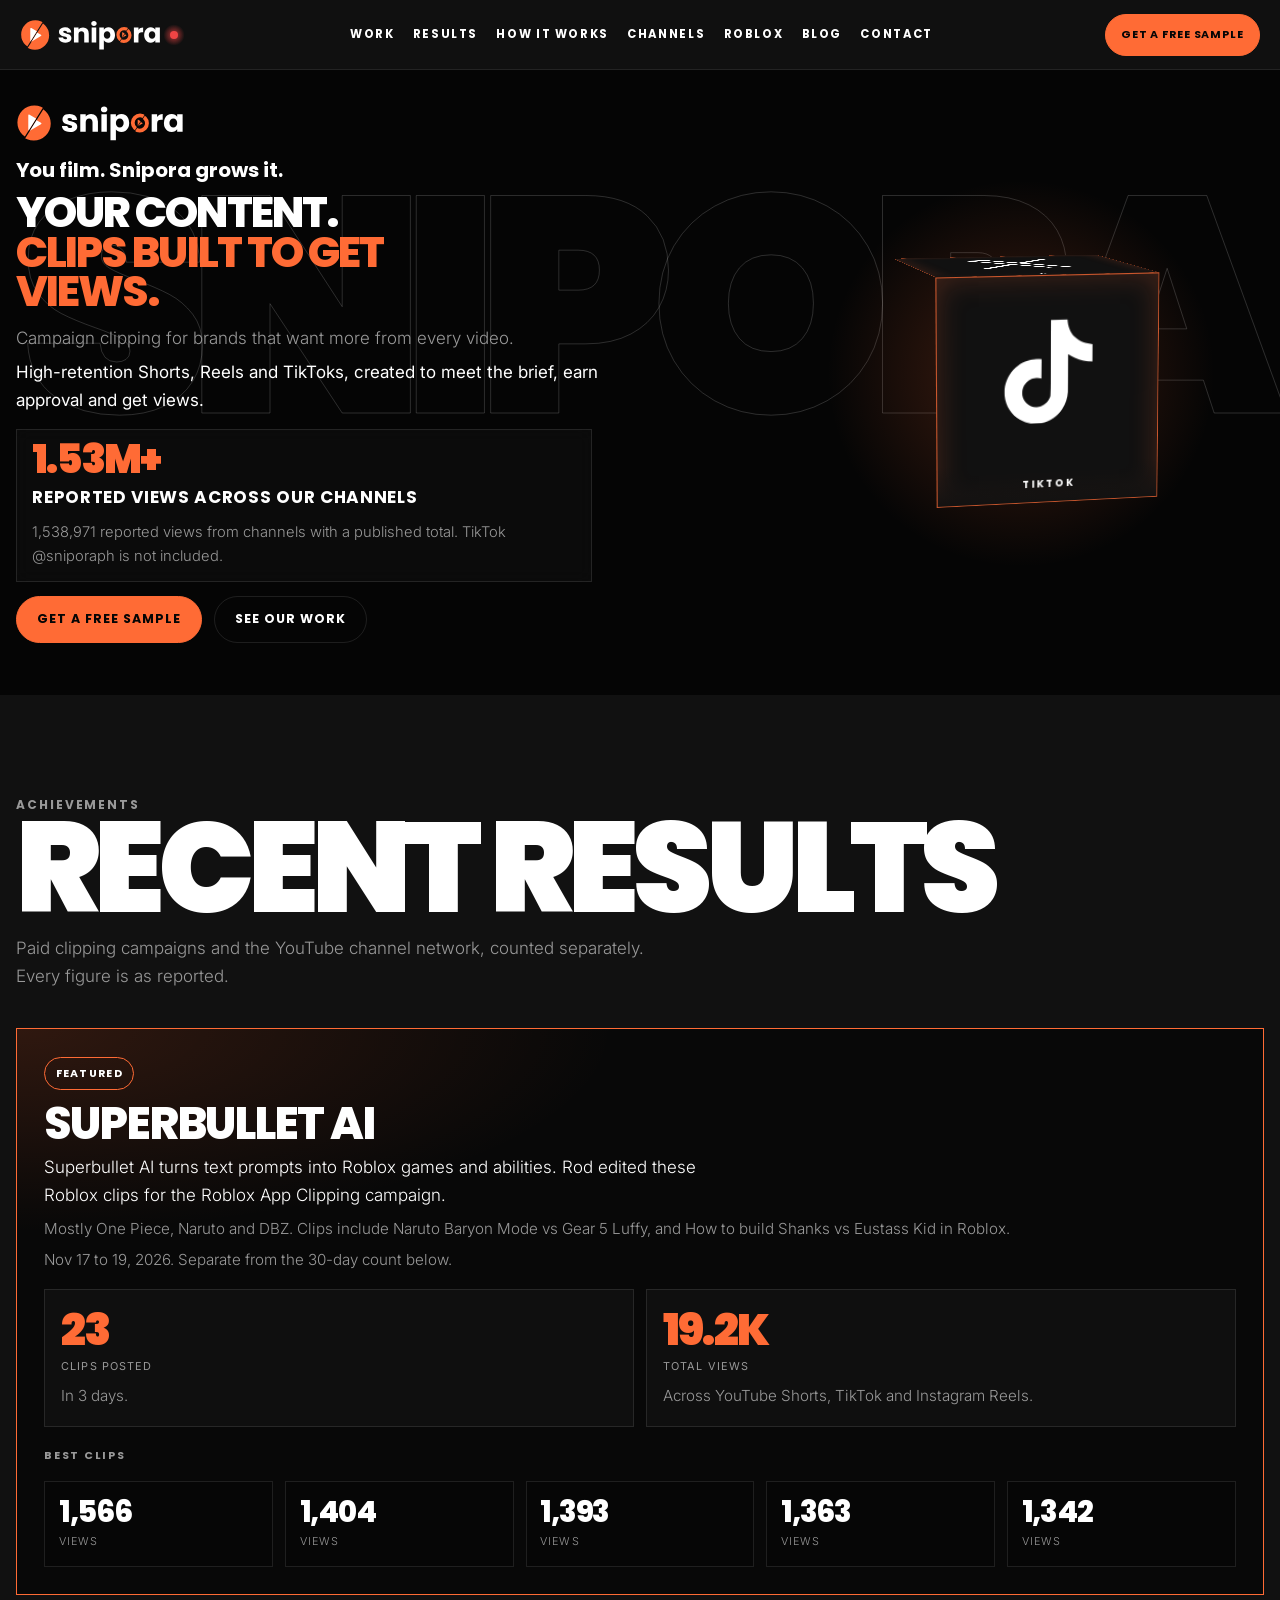
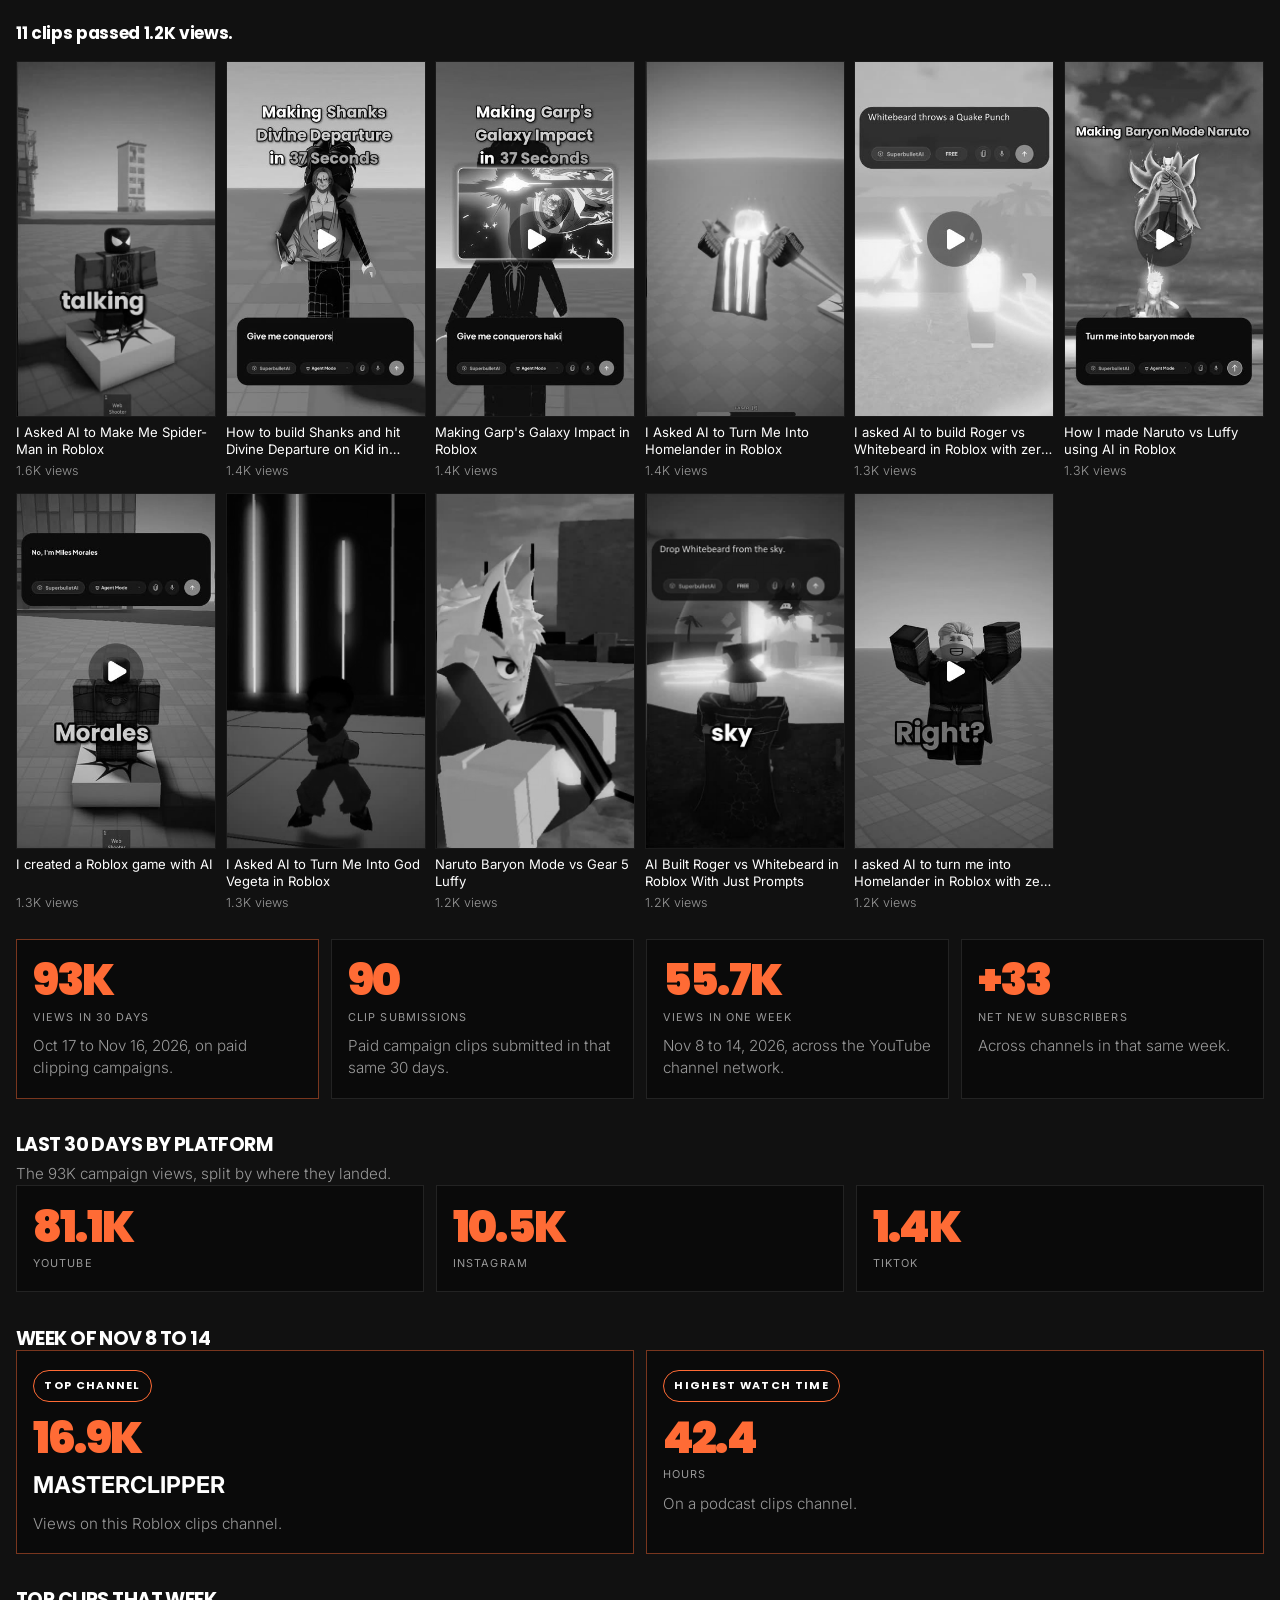
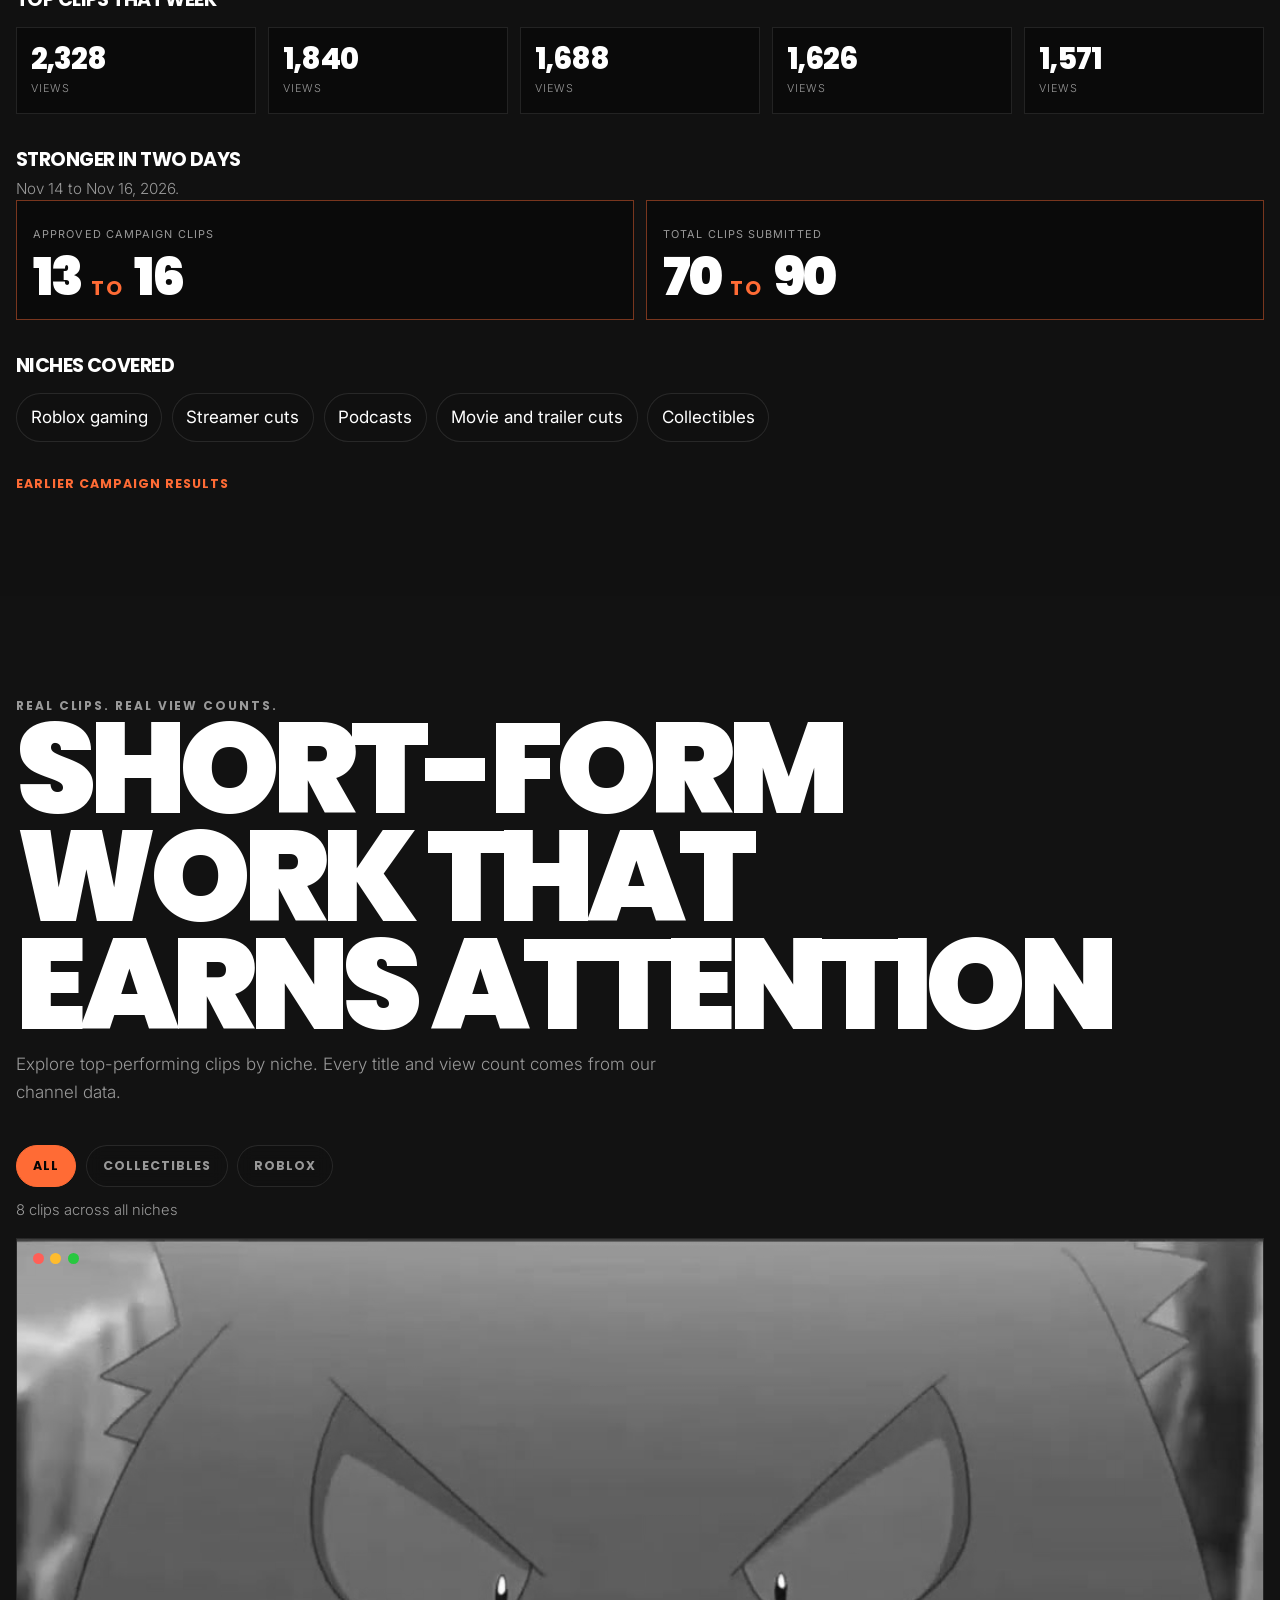
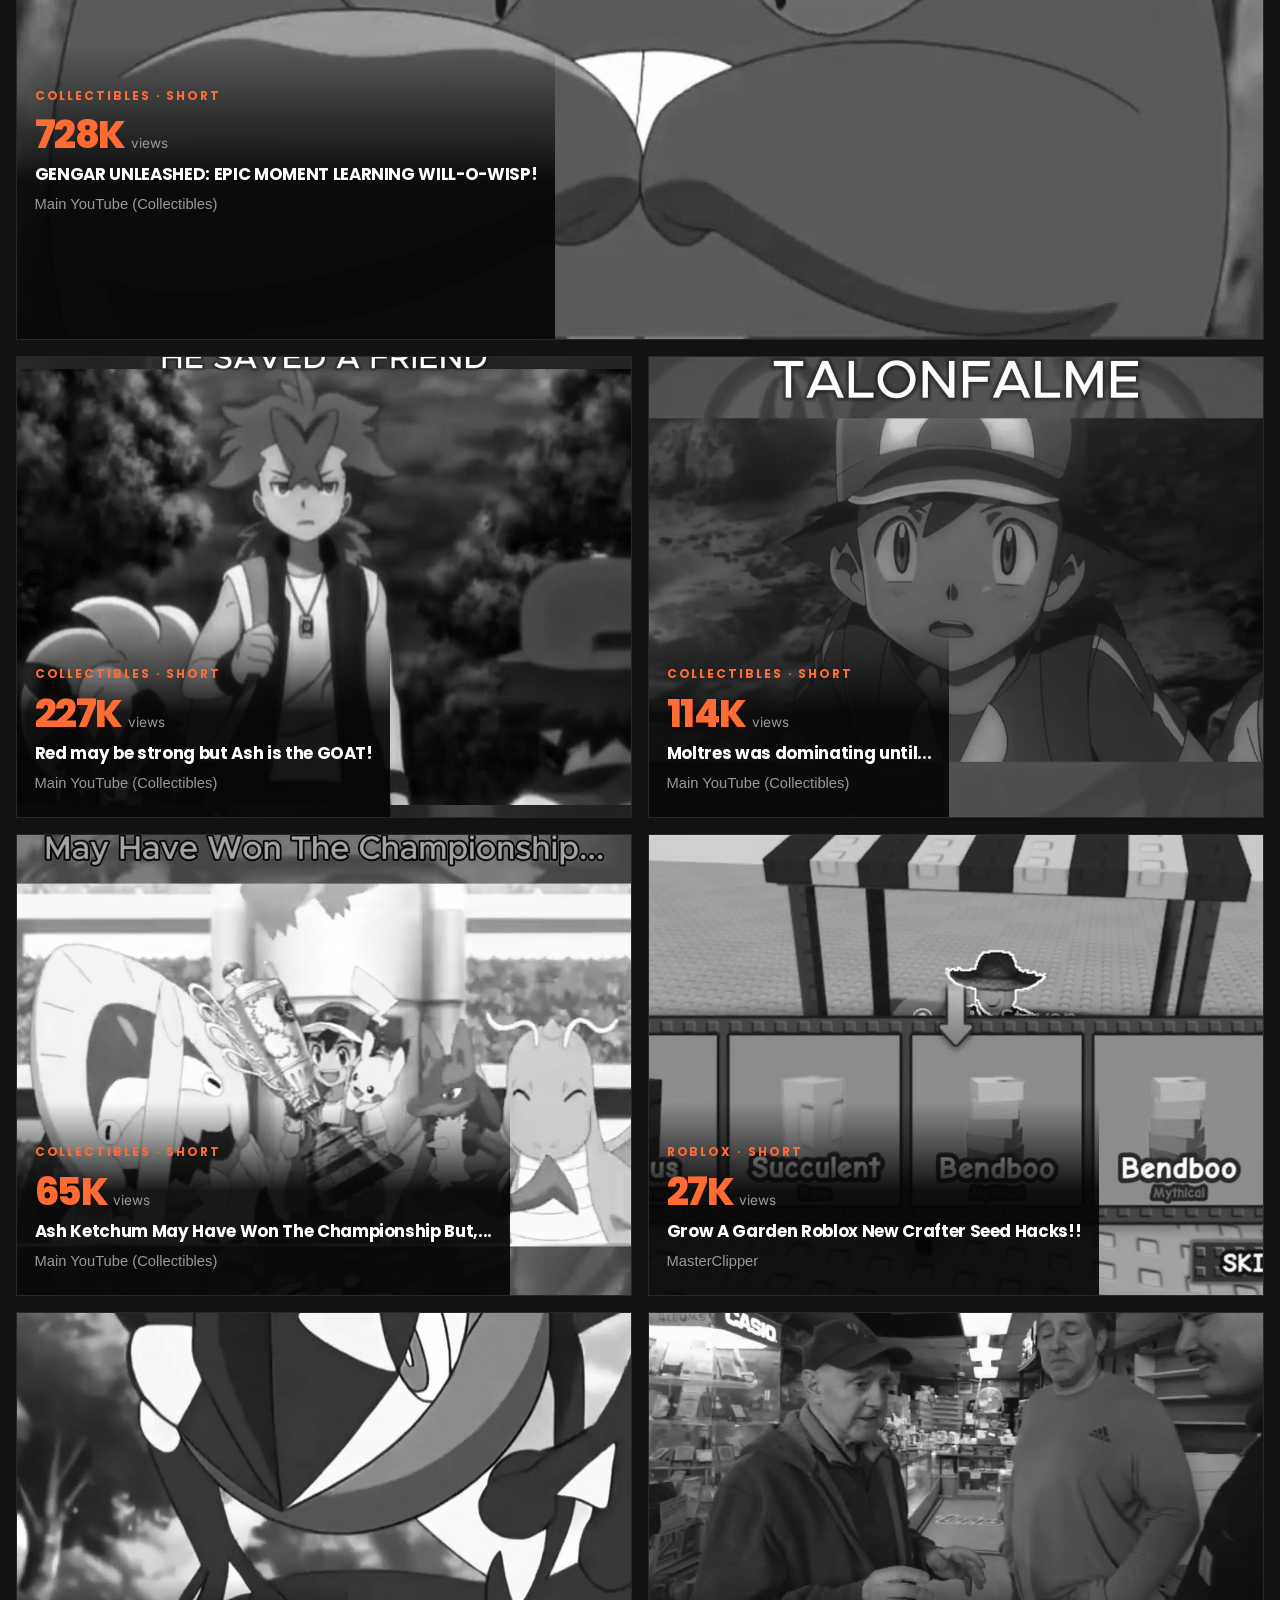
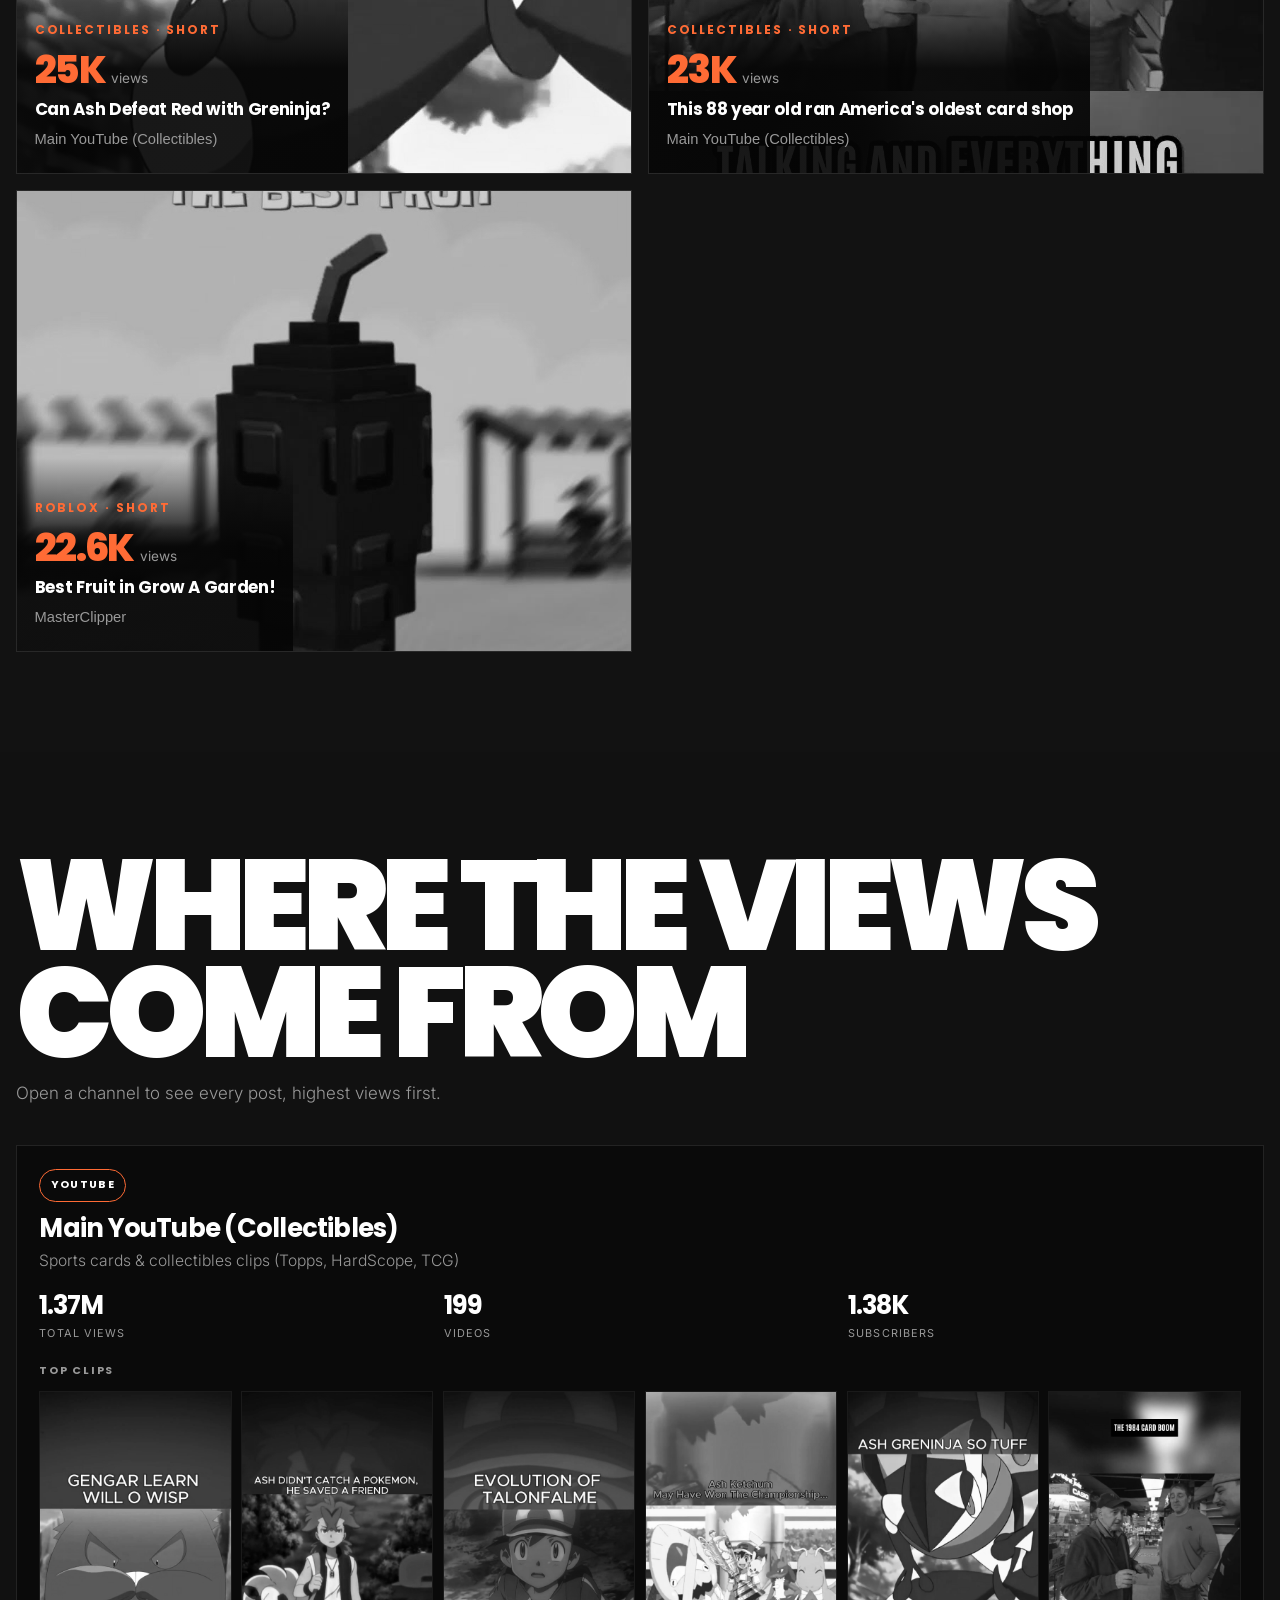
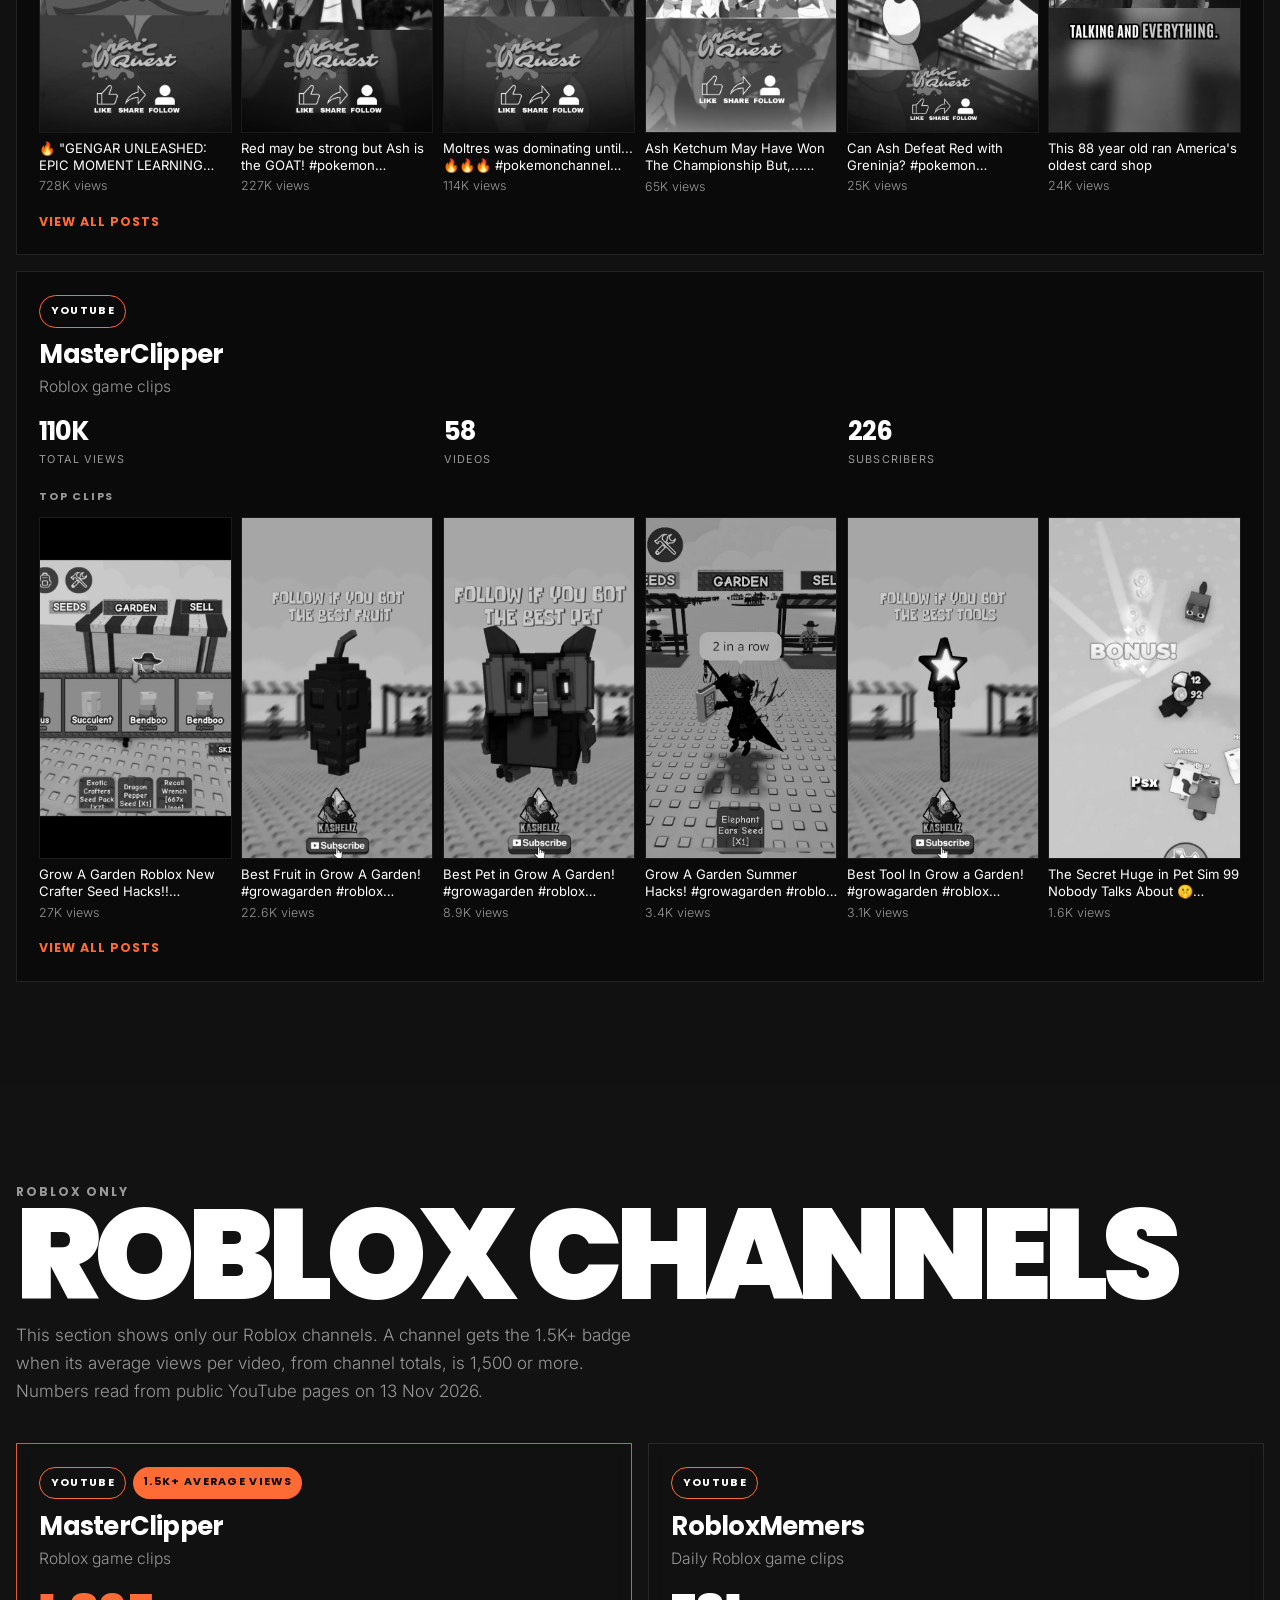
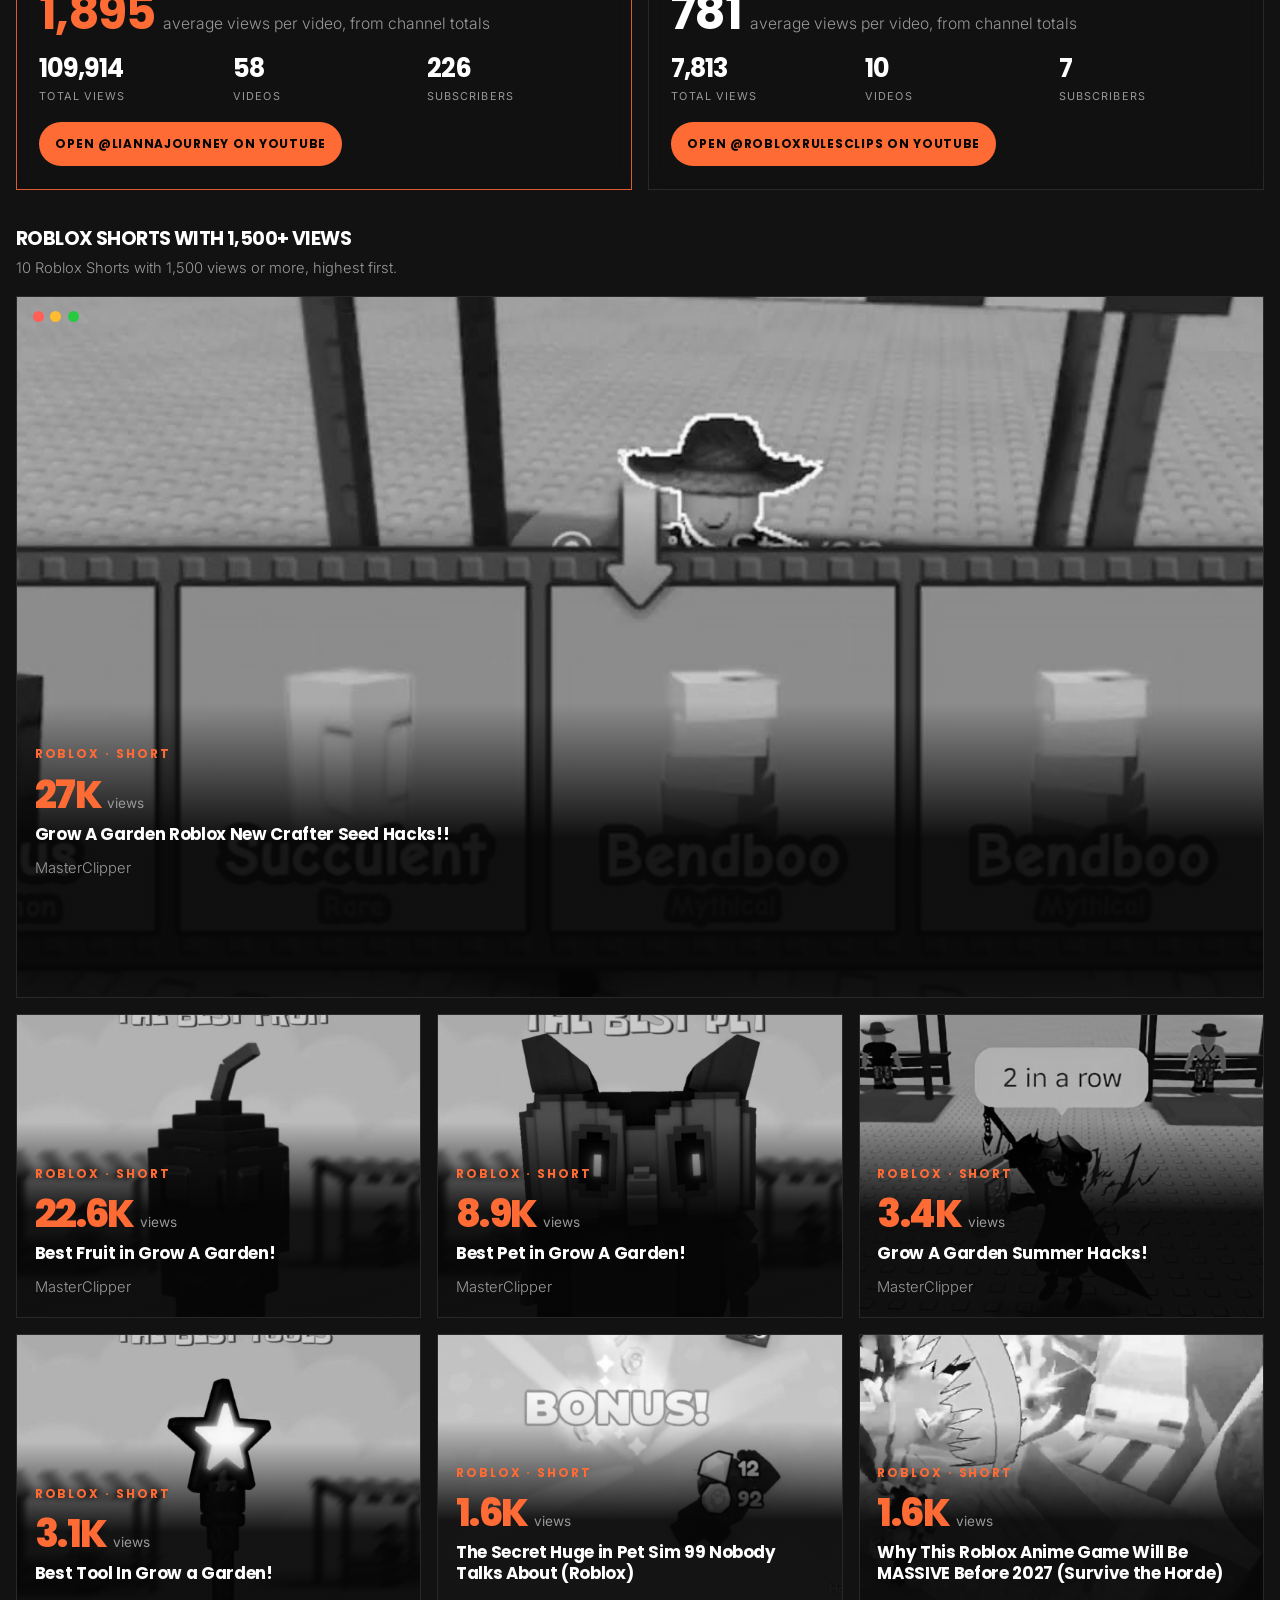
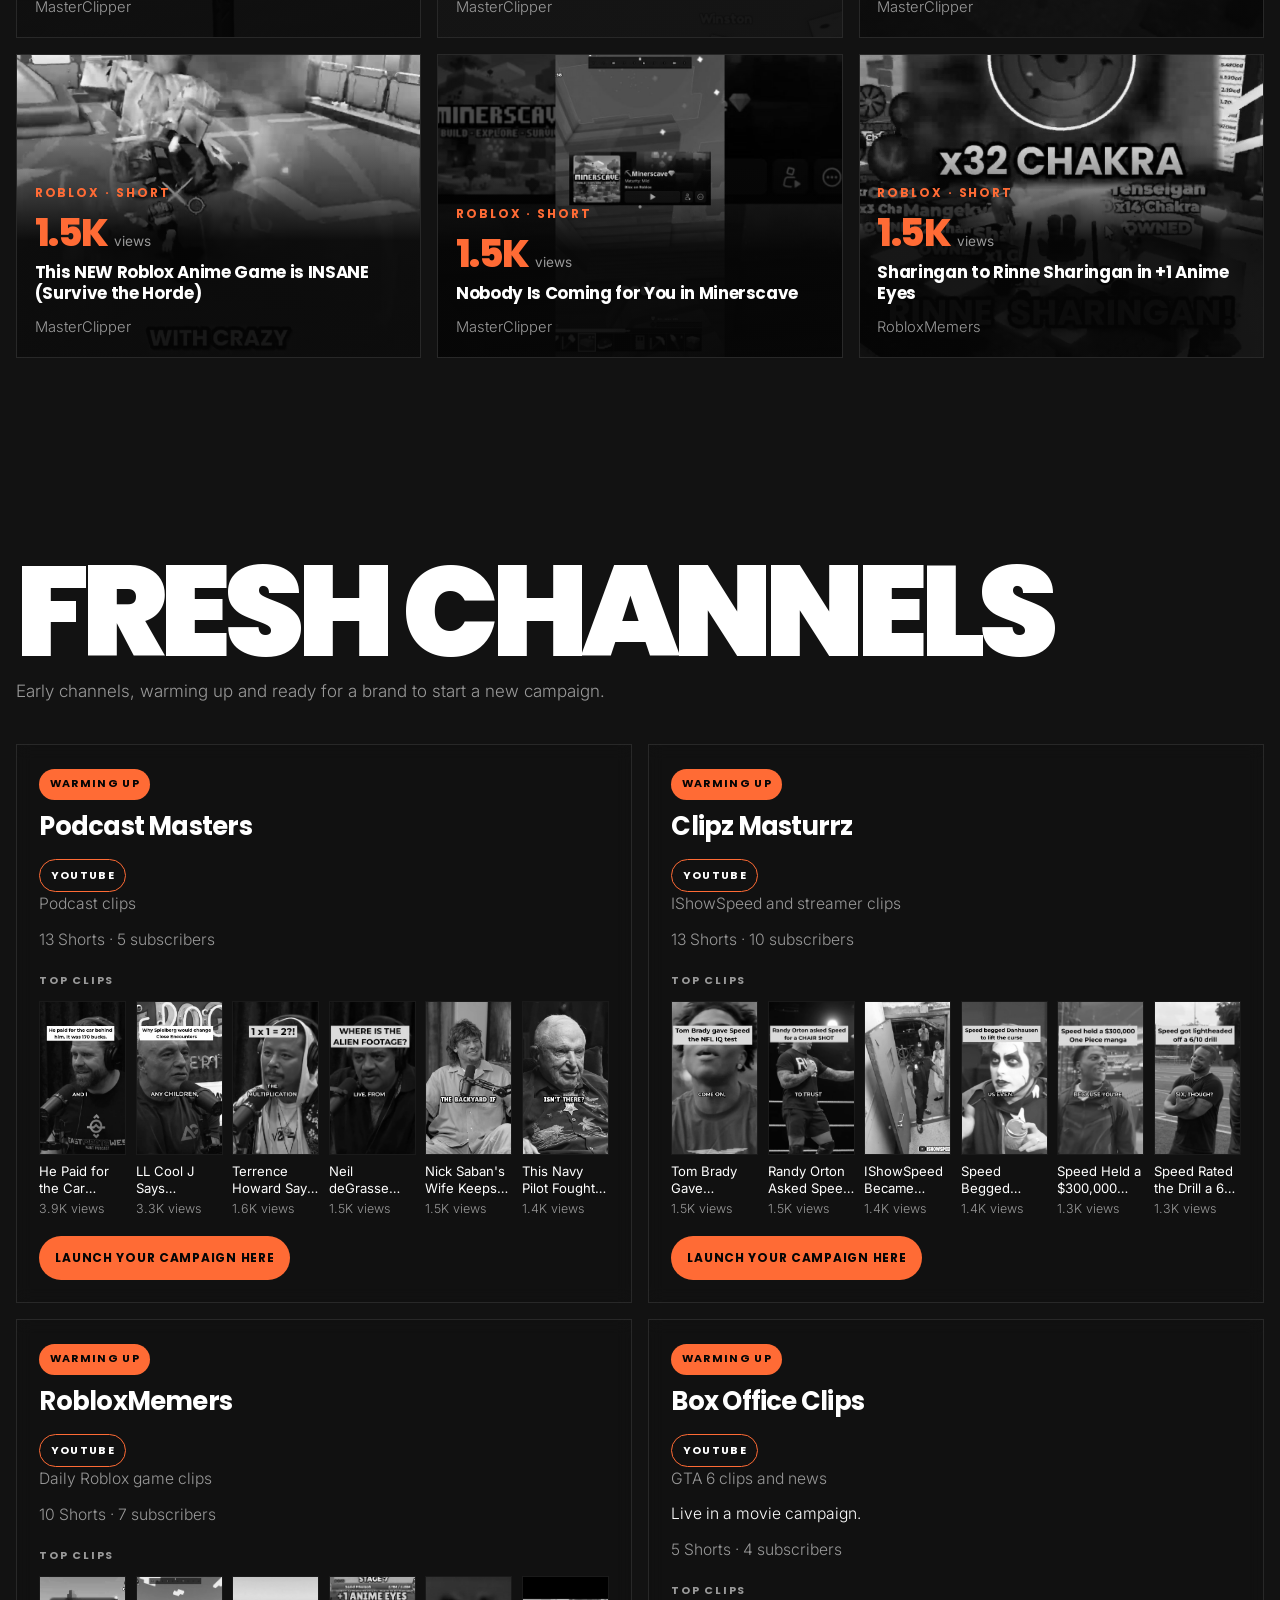
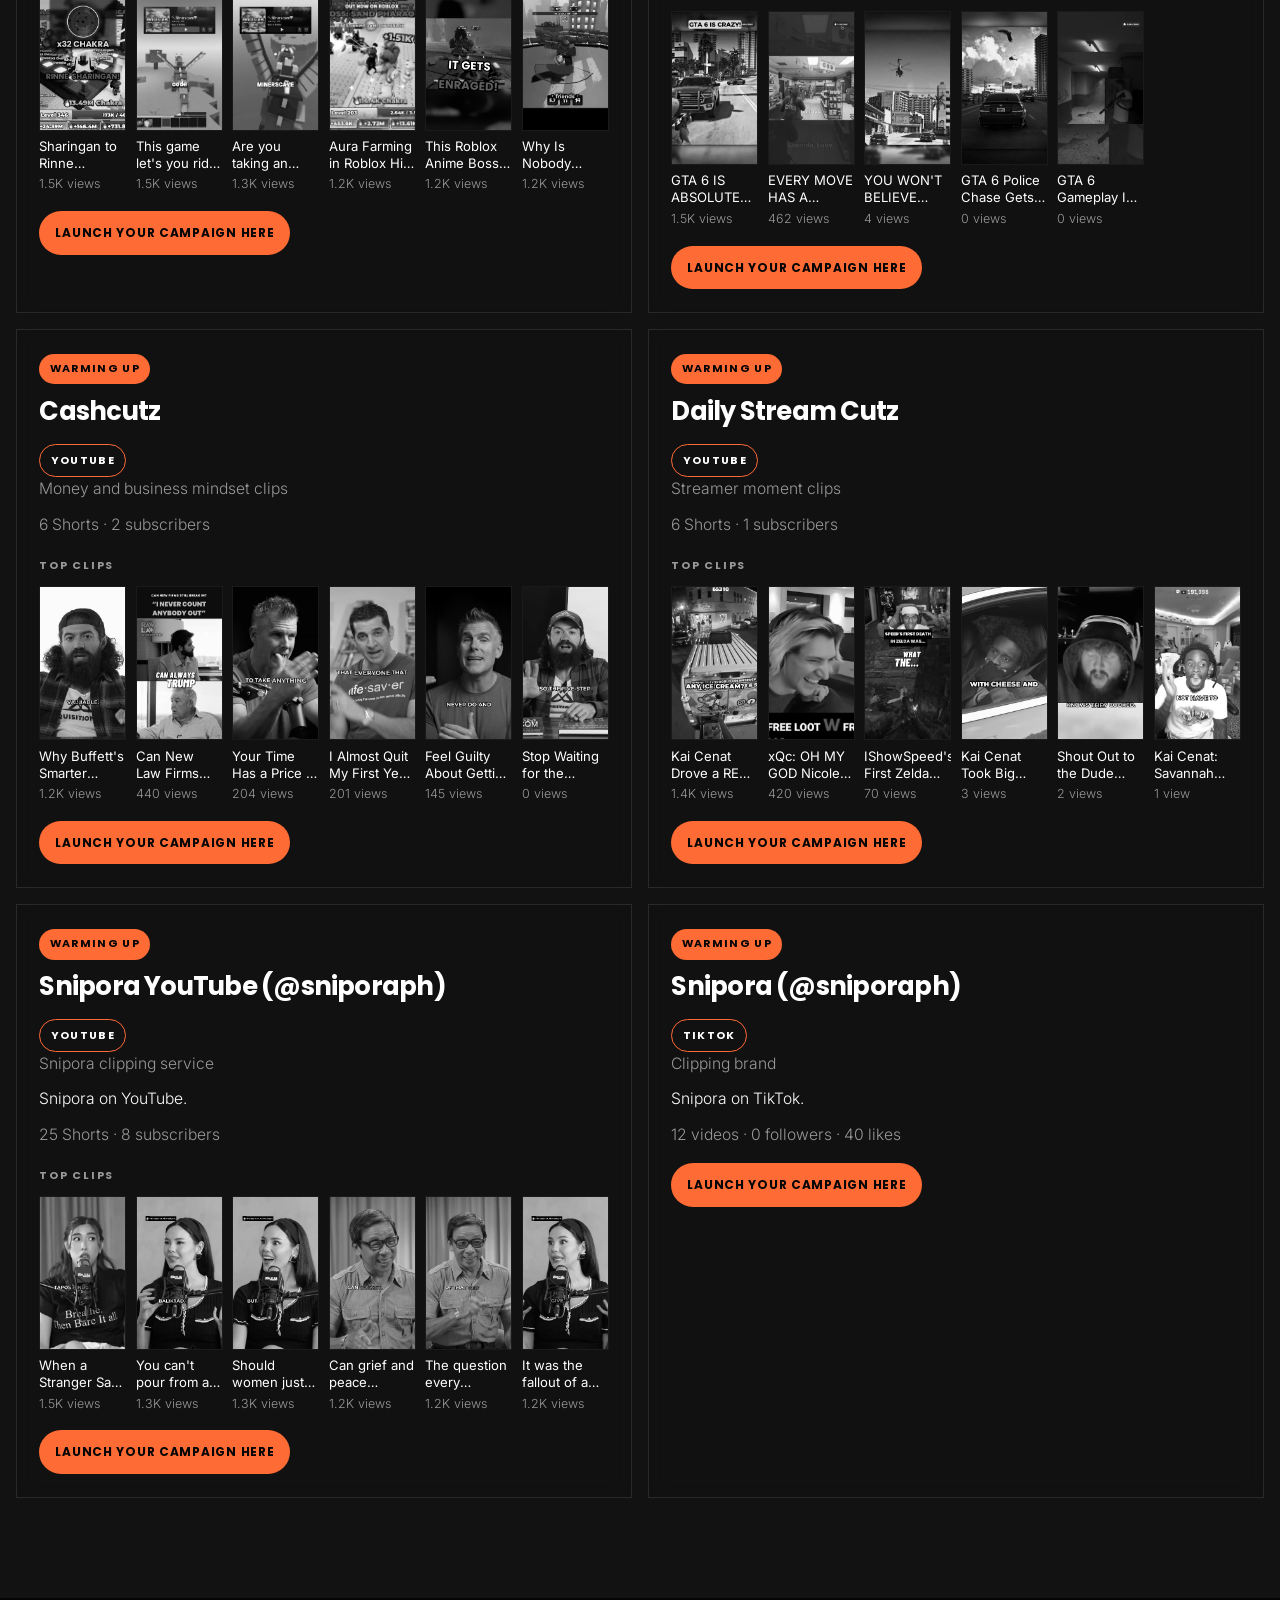
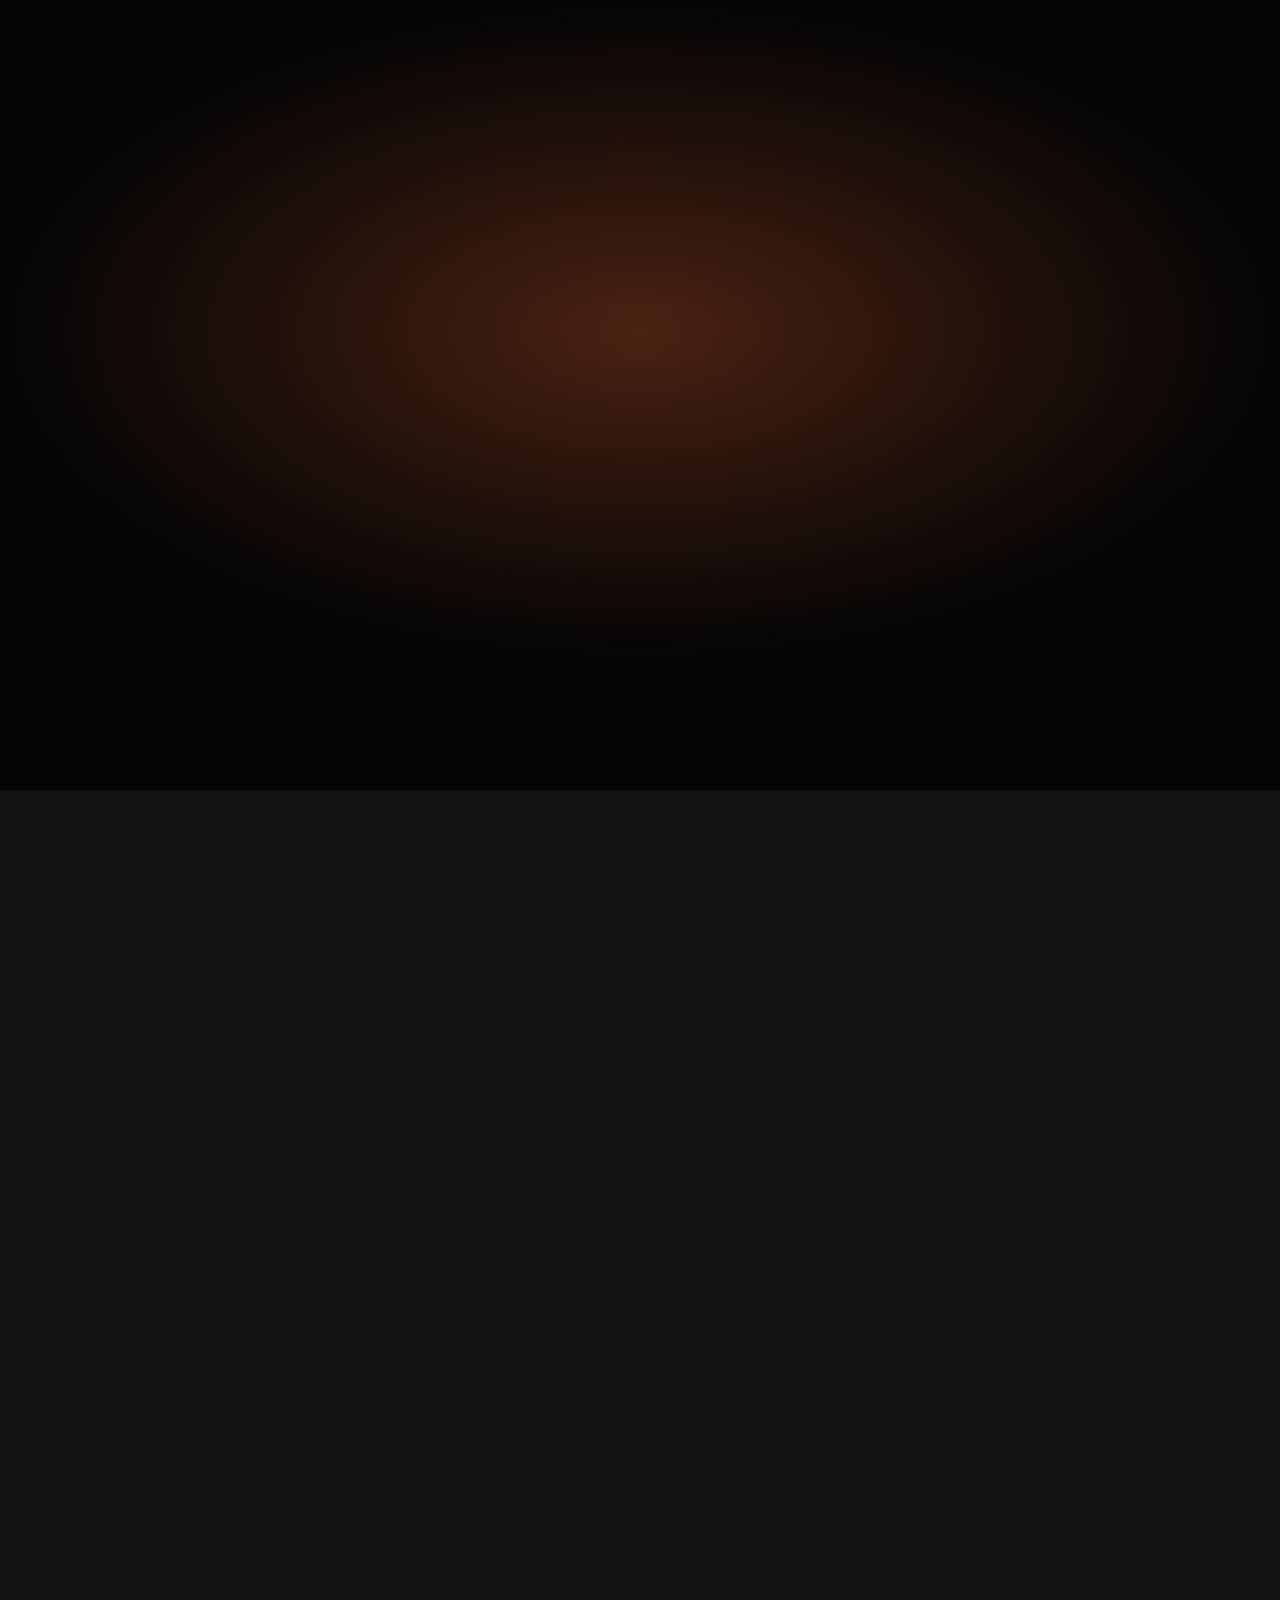
==== commit c024e039: "Show the Superbullet clips as vertical Shorts. Use the same 9:16 Shorts row as the channel shelves, " ====
--- a/index.html
+++ b/index.html
@@ -126,107 +126,64 @@
           </ul>
         </article>
         <p class="clip-pass-line reveal">11 clips passed 1.2K views.</p>
-        <div class="clip-row reveal" id="superbullet-clips">
-          <a class="clip-card is-feature" href="https://www.youtube.com/watch?v=EDNJdLoVdnc" target="_blank" rel="noopener noreferrer" aria-label="I Asked AI to Make Me Spider-Man in Roblox, 1,566 views. Opens on YouTube.">
-            <img src="assets/thumbs/EDNJdLoVdnc.jpg" alt="" width="405" height="720">
-            <span class="traffic" aria-hidden="true"><i></i><i></i><i></i></span>
-            <span class="clip-body">
-              <p class="clip-niche">Roblox · Short</p>
-              <p class="clip-views">1,566<span class="clip-views-label">views</span></p>
-              <p class="clip-title">I Asked AI to Make Me Spider-Man in Roblox</p>
-              <p class="clip-channel">MasterClipper</p>
-            </span>
-          </a>
-          <a class="clip-card" href="https://www.instagram.com/reel/Df58kHOO-av/" target="_blank" rel="noopener noreferrer" aria-label="How to build Shanks and hit Divine Departure on Kid in Roblox, 1,404 views. Opens on Instagram.">
-            <img src="assets/thumbs/Df58kHOO-av.jpg" alt="" width="405" height="720">
-            <span class="clip-body">
-              <p class="clip-niche">Roblox · Reel</p>
-              <p class="clip-views">1,404<span class="clip-views-label">views</span></p>
-              <p class="clip-title">How to build Shanks and hit Divine Departure on Kid in Roblox</p>
-              <p class="clip-channel">streamercutsdaily</p>
-            </span>
-          </a>
-          <a class="clip-card" href="https://www.instagram.com/reel/Df5ZzZtzLft/" target="_blank" rel="noopener noreferrer" aria-label="Making Garp's Galaxy Impact in Roblox, 1,393 views. Opens on Instagram.">
-            <img src="assets/thumbs/Df5ZzZtzLft.jpg" alt="" width="405" height="720">
-            <span class="clip-body">
-              <p class="clip-niche">Roblox · Reel</p>
-              <p class="clip-views">1,393<span class="clip-views-label">views</span></p>
-              <p class="clip-title">Making Garp's Galaxy Impact in Roblox</p>
-              <p class="clip-channel">streamercutsdaily</p>
-            </span>
-          </a>
-          <a class="clip-card" href="https://www.youtube.com/watch?v=4istYuV_szo" target="_blank" rel="noopener noreferrer" aria-label="I Asked AI to Turn Me Into Homelander in Roblox, 1,363 views. Opens on YouTube.">
-            <img src="assets/thumbs/4istYuV_szo.jpg" alt="" width="405" height="720">
-            <span class="clip-body">
-              <p class="clip-niche">Roblox · Short</p>
-              <p class="clip-views">1,363<span class="clip-views-label">views</span></p>
-              <p class="clip-title">I Asked AI to Turn Me Into Homelander in Roblox</p>
-              <p class="clip-channel">MasterClipper</p>
-            </span>
-          </a>
-          <a class="clip-card" href="https://www.instagram.com/reel/Df0hFwLTemF/" target="_blank" rel="noopener noreferrer" aria-label="I asked AI to build Roger vs Whitebeard in Roblox with zero code, 1,342 views. Opens on Instagram.">
-            <img src="assets/thumbs/Df0hFwLTemF.jpg" alt="" width="405" height="720">
-            <span class="clip-body">
-              <p class="clip-niche">Roblox · Reel</p>
-              <p class="clip-views">1,342<span class="clip-views-label">views</span></p>
-              <p class="clip-title">I asked AI to build Roger vs Whitebeard in Roblox with zero code</p>
-              <p class="clip-channel">streamercutsdaily</p>
-            </span>
-          </a>
-          <a class="clip-card" href="https://www.instagram.com/reel/Df3hX0MONNH/" target="_blank" rel="noopener noreferrer" aria-label="How I made Naruto vs Luffy using AI in Roblox, 1,308 views. Opens on Instagram.">
-            <img src="assets/thumbs/Df3hX0MONNH.jpg" alt="" width="405" height="720">
-            <span class="clip-body">
-              <p class="clip-niche">Roblox · Reel</p>
-              <p class="clip-views">1,308<span class="clip-views-label">views</span></p>
-              <p class="clip-title">How I made Naruto vs Luffy using AI in Roblox</p>
-              <p class="clip-channel">streamercutsdaily</p>
-            </span>
-          </a>
-          <a class="clip-card" href="https://www.instagram.com/reel/Df0uxGNu0Yi/" target="_blank" rel="noopener noreferrer" aria-label="I created a Roblox game with AI, 1,265 views. Opens on Instagram.">
-            <img src="assets/thumbs/Df0uxGNu0Yi.jpg" alt="" width="405" height="720">
-            <span class="clip-body">
-              <p class="clip-niche">Roblox · Reel</p>
-              <p class="clip-views">1,265<span class="clip-views-label">views</span></p>
-              <p class="clip-title">I created a Roblox game with AI</p>
-              <p class="clip-channel">streamercutsdaily</p>
-            </span>
-          </a>
-          <a class="clip-card" href="https://www.youtube.com/watch?v=7pSJt21f1r8" target="_blank" rel="noopener noreferrer" aria-label="I Asked AI to Turn Me Into God Vegeta in Roblox, 1,256 views. Opens on YouTube.">
-            <img src="assets/thumbs/7pSJt21f1r8.jpg" alt="" width="405" height="720">
-            <span class="clip-body">
-              <p class="clip-niche">Roblox · Short</p>
-              <p class="clip-views">1,256<span class="clip-views-label">views</span></p>
-              <p class="clip-title">I Asked AI to Turn Me Into God Vegeta in Roblox</p>
-              <p class="clip-channel">MasterClipper</p>
-            </span>
-          </a>
-          <a class="clip-card" href="https://www.youtube.com/watch?v=S2gTmDp09i0" target="_blank" rel="noopener noreferrer" aria-label="Naruto Baryon Mode vs Gear 5 Luffy, 1,236 views. Opens on YouTube.">
-            <img src="assets/thumbs/S2gTmDp09i0.jpg" alt="" width="405" height="720">
-            <span class="clip-body">
-              <p class="clip-niche">Roblox · Short</p>
-              <p class="clip-views">1,236<span class="clip-views-label">views</span></p>
-              <p class="clip-title">Naruto Baryon Mode vs Gear 5 Luffy</p>
-              <p class="clip-channel">MasterClipper</p>
-            </span>
-          </a>
-          <a class="clip-card" href="https://www.youtube.com/watch?v=ni0lXVSLT34" target="_blank" rel="noopener noreferrer" aria-label="AI Built Roger vs Whitebeard in Roblox With Just Prompts, 1,224 views. Opens on YouTube.">
-            <img src="assets/thumbs/ni0lXVSLT34.jpg" alt="" width="405" height="720">
-            <span class="clip-body">
-              <p class="clip-niche">Roblox · Short</p>
-              <p class="clip-views">1,224<span class="clip-views-label">views</span></p>
-              <p class="clip-title">AI Built Roger vs Whitebeard in Roblox With Just Prompts</p>
-              <p class="clip-channel">MasterClipper</p>
-            </span>
-          </a>
-          <a class="clip-card" href="https://www.instagram.com/reel/Df1SuTHO1lV/" target="_blank" rel="noopener noreferrer" aria-label="I asked AI to turn me into Homelander in Roblox with zero code, 1,200 views. Opens on Instagram.">
-            <img src="assets/thumbs/Df1SuTHO1lV.jpg" alt="" width="405" height="720">
-            <span class="clip-body">
-              <p class="clip-niche">Roblox · Reel</p>
-              <p class="clip-views">1,200<span class="clip-views-label">views</span></p>
-              <p class="clip-title">I asked AI to turn me into Homelander in Roblox with zero code</p>
-              <p class="clip-channel">streamercutsdaily</p>
-            </span>
-          </a>
+        <div class="shorts-shelf-wrap reveal">
+          <div class="shorts-shelf" id="superbullet-clips">
+            <a class="shelf-card" href="https://www.youtube.com/shorts/EDNJdLoVdnc" target="_blank" rel="noopener noreferrer">
+              <span class="shelf-thumb"><img src="assets/thumbs/EDNJdLoVdnc.jpg" alt="" width="405" height="720"></span>
+              <span class="shelf-title">I Asked AI to Make Me Spider-Man in Roblox</span>
+              <span class="shelf-views">1.6K views</span>
+            </a>
+            <a class="shelf-card" href="https://www.instagram.com/reel/Df58kHOO-av/" target="_blank" rel="noopener noreferrer">
+              <span class="shelf-thumb"><img src="assets/thumbs/Df58kHOO-av.jpg" alt="" width="405" height="720"></span>
+              <span class="shelf-title">How to build Shanks and hit Divine Departure on Kid in Roblox</span>
+              <span class="shelf-views">1.4K views</span>
+            </a>
+            <a class="shelf-card" href="https://www.instagram.com/reel/Df5ZzZtzLft/" target="_blank" rel="noopener noreferrer">
+              <span class="shelf-thumb"><img src="assets/thumbs/Df5ZzZtzLft.jpg" alt="" width="405" height="720"></span>
+              <span class="shelf-title">Making Garp's Galaxy Impact in Roblox</span>
+              <span class="shelf-views">1.4K views</span>
+            </a>
+            <a class="shelf-card" href="https://www.youtube.com/shorts/4istYuV_szo" target="_blank" rel="noopener noreferrer">
+              <span class="shelf-thumb"><img src="assets/thumbs/4istYuV_szo.jpg" alt="" width="405" height="720"></span>
+              <span class="shelf-title">I Asked AI to Turn Me Into Homelander in Roblox</span>
+              <span class="shelf-views">1.4K views</span>
+            </a>
+            <a class="shelf-card" href="https://www.instagram.com/reel/Df0hFwLTemF/" target="_blank" rel="noopener noreferrer">
+              <span class="shelf-thumb"><img src="assets/thumbs/Df0hFwLTemF.jpg" alt="" width="405" height="720"></span>
+              <span class="shelf-title">I asked AI to build Roger vs Whitebeard in Roblox with zero code</span>
+              <span class="shelf-views">1.3K views</span>
+            </a>
+            <a class="shelf-card" href="https://www.instagram.com/reel/Df3hX0MONNH/" target="_blank" rel="noopener noreferrer">
+              <span class="shelf-thumb"><img src="assets/thumbs/Df3hX0MONNH.jpg" alt="" width="405" height="720"></span>
+              <span class="shelf-title">How I made Naruto vs Luffy using AI in Roblox</span>
+              <span class="shelf-views">1.3K views</span>
+            </a>
+            <a class="shelf-card" href="https://www.instagram.com/reel/Df0uxGNu0Yi/" target="_blank" rel="noopener noreferrer">
+              <span class="shelf-thumb"><img src="assets/thumbs/Df0uxGNu0Yi.jpg" alt="" width="405" height="720"></span>
+              <span class="shelf-title">I created a Roblox game with AI</span>
+              <span class="shelf-views">1.3K views</span>
+            </a>
+            <a class="shelf-card" href="https://www.youtube.com/shorts/7pSJt21f1r8" target="_blank" rel="noopener noreferrer">
+              <span class="shelf-thumb"><img src="assets/thumbs/7pSJt21f1r8.jpg" alt="" width="405" height="720"></span>
+              <span class="shelf-title">I Asked AI to Turn Me Into God Vegeta in Roblox</span>
+              <span class="shelf-views">1.3K views</span>
+            </a>
+            <a class="shelf-card" href="https://www.youtube.com/shorts/S2gTmDp09i0" target="_blank" rel="noopener noreferrer">
+              <span class="shelf-thumb"><img src="assets/thumbs/S2gTmDp09i0.jpg" alt="" width="405" height="720"></span>
+              <span class="shelf-title">Naruto Baryon Mode vs Gear 5 Luffy</span>
+              <span class="shelf-views">1.2K views</span>
+            </a>
+            <a class="shelf-card" href="https://www.youtube.com/shorts/ni0lXVSLT34" target="_blank" rel="noopener noreferrer">
+              <span class="shelf-thumb"><img src="assets/thumbs/ni0lXVSLT34.jpg" alt="" width="405" height="720"></span>
+              <span class="shelf-title">AI Built Roger vs Whitebeard in Roblox With Just Prompts</span>
+              <span class="shelf-views">1.2K views</span>
+            </a>
+            <a class="shelf-card" href="https://www.instagram.com/reel/Df1SuTHO1lV/" target="_blank" rel="noopener noreferrer">
+              <span class="shelf-thumb"><img src="assets/thumbs/Df1SuTHO1lV.jpg" alt="" width="405" height="720"></span>
+              <span class="shelf-title">I asked AI to turn me into Homelander in Roblox with zero code</span>
+              <span class="shelf-views">1.2K views</span>
+            </a>
+          </div>
         </div>
 
         <div class="achieve-strip reveal">
--- a/styles.css
+++ b/styles.css
@@ -1583,7 +1583,10 @@
   letter-spacing: -0.02em;
 }
 
-#achievements .clip-row { margin-bottom: 1.6rem; }
+#achievements .shorts-shelf-wrap {
+  margin-top: 0;
+  margin-bottom: 1.6rem;
+}
 
 @media (min-width: 640px) {
   .achieve-strip,
